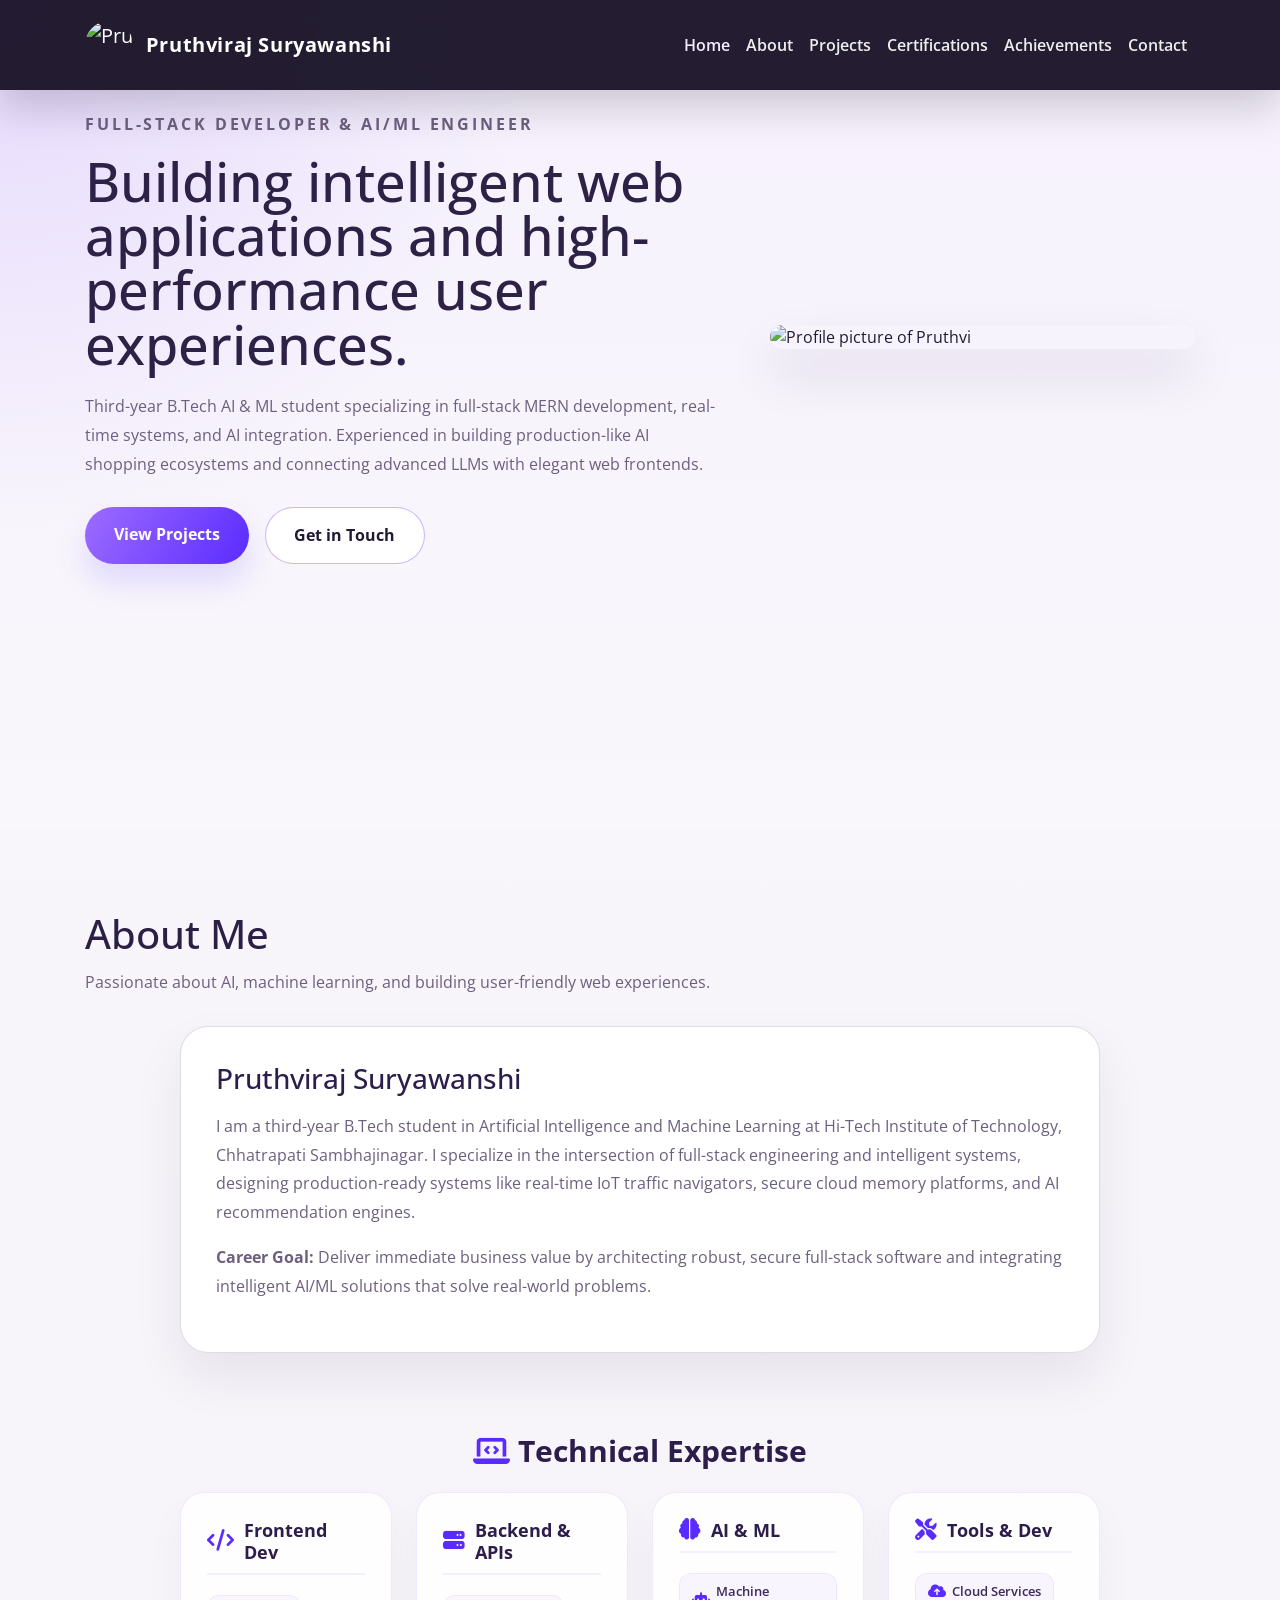
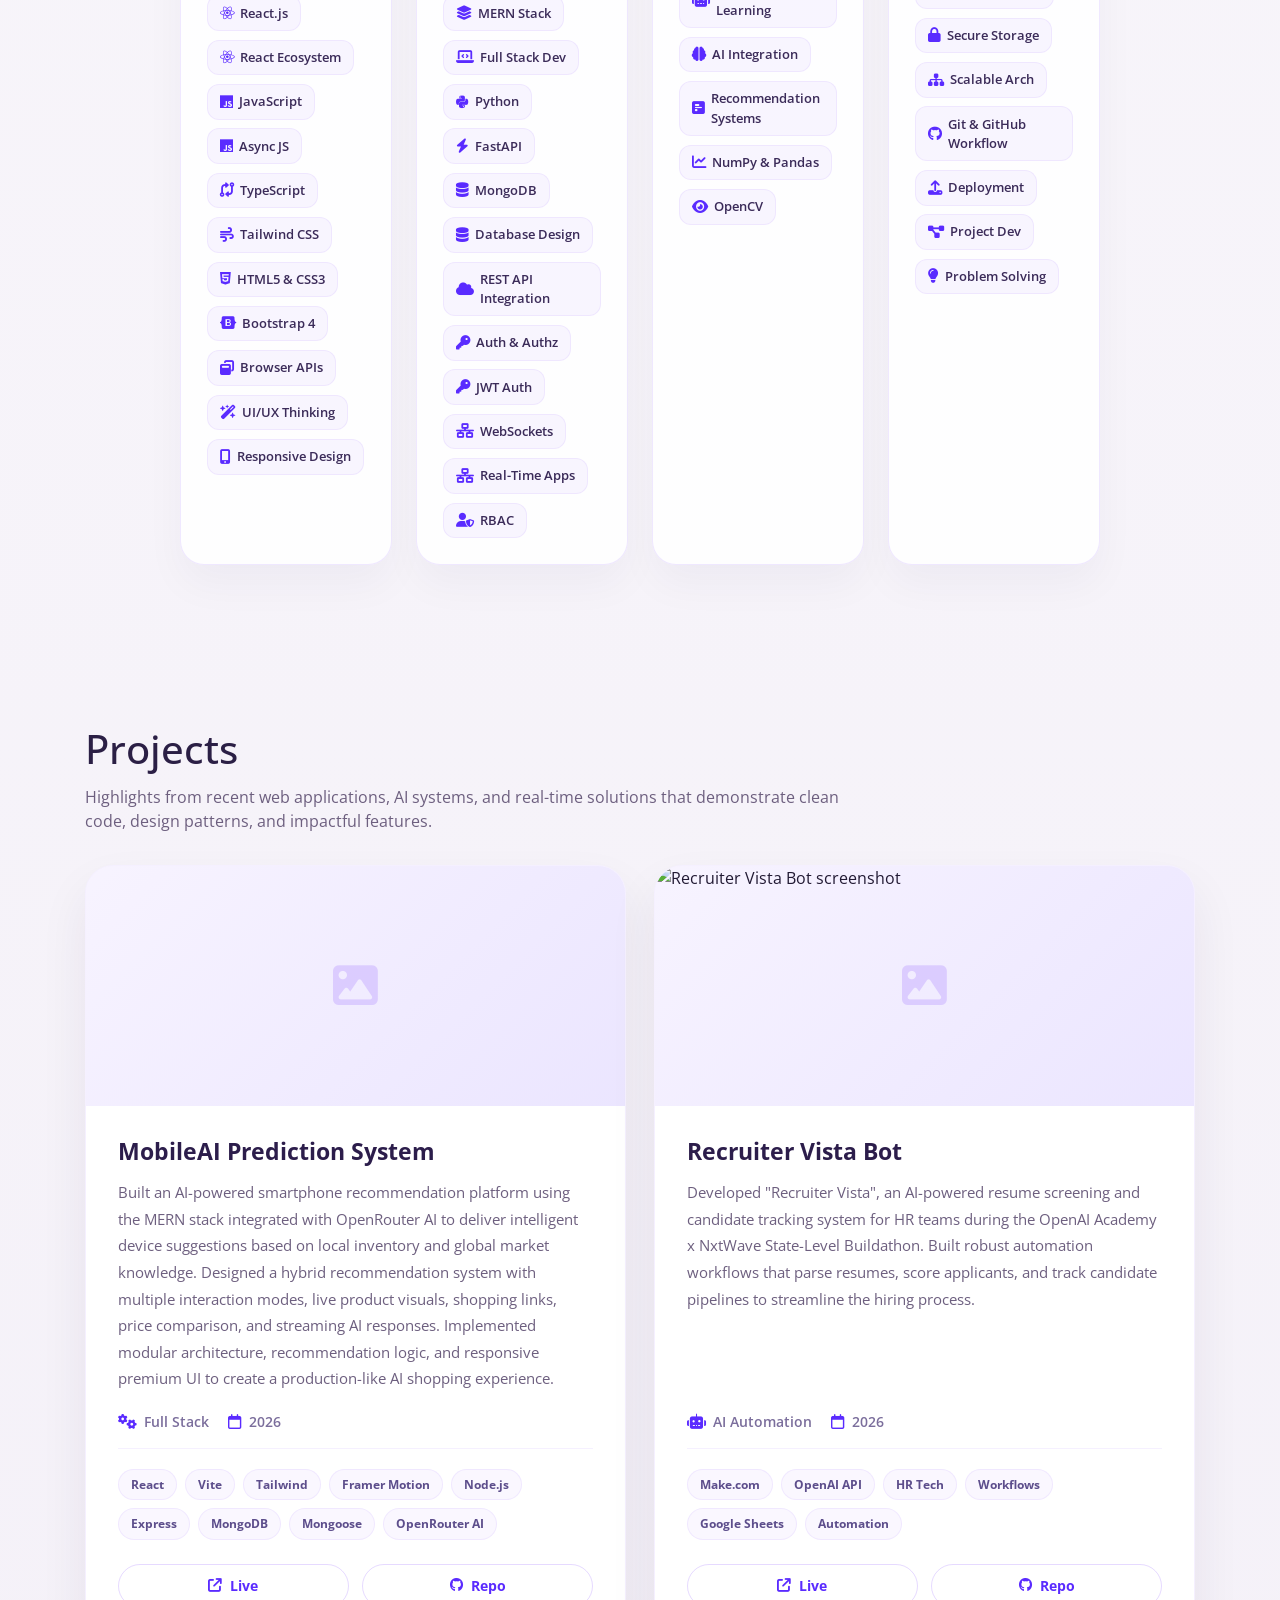
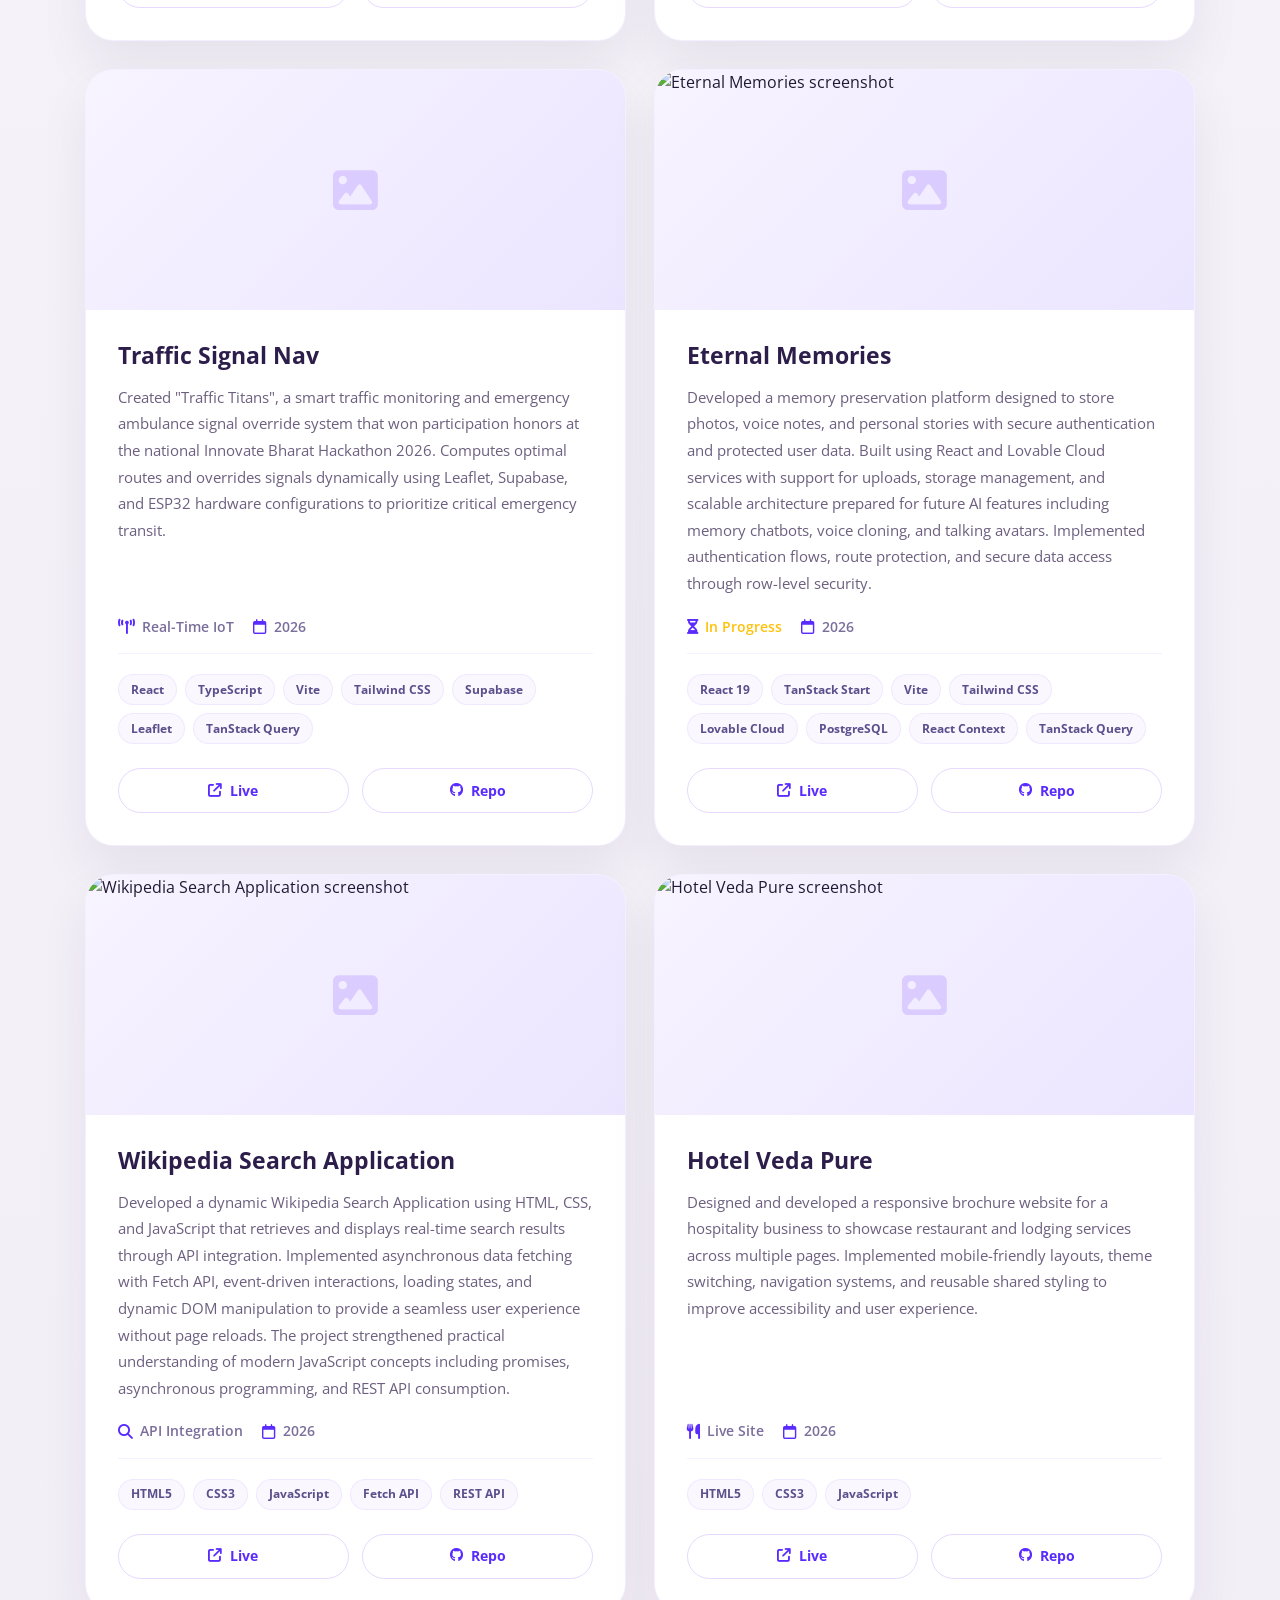
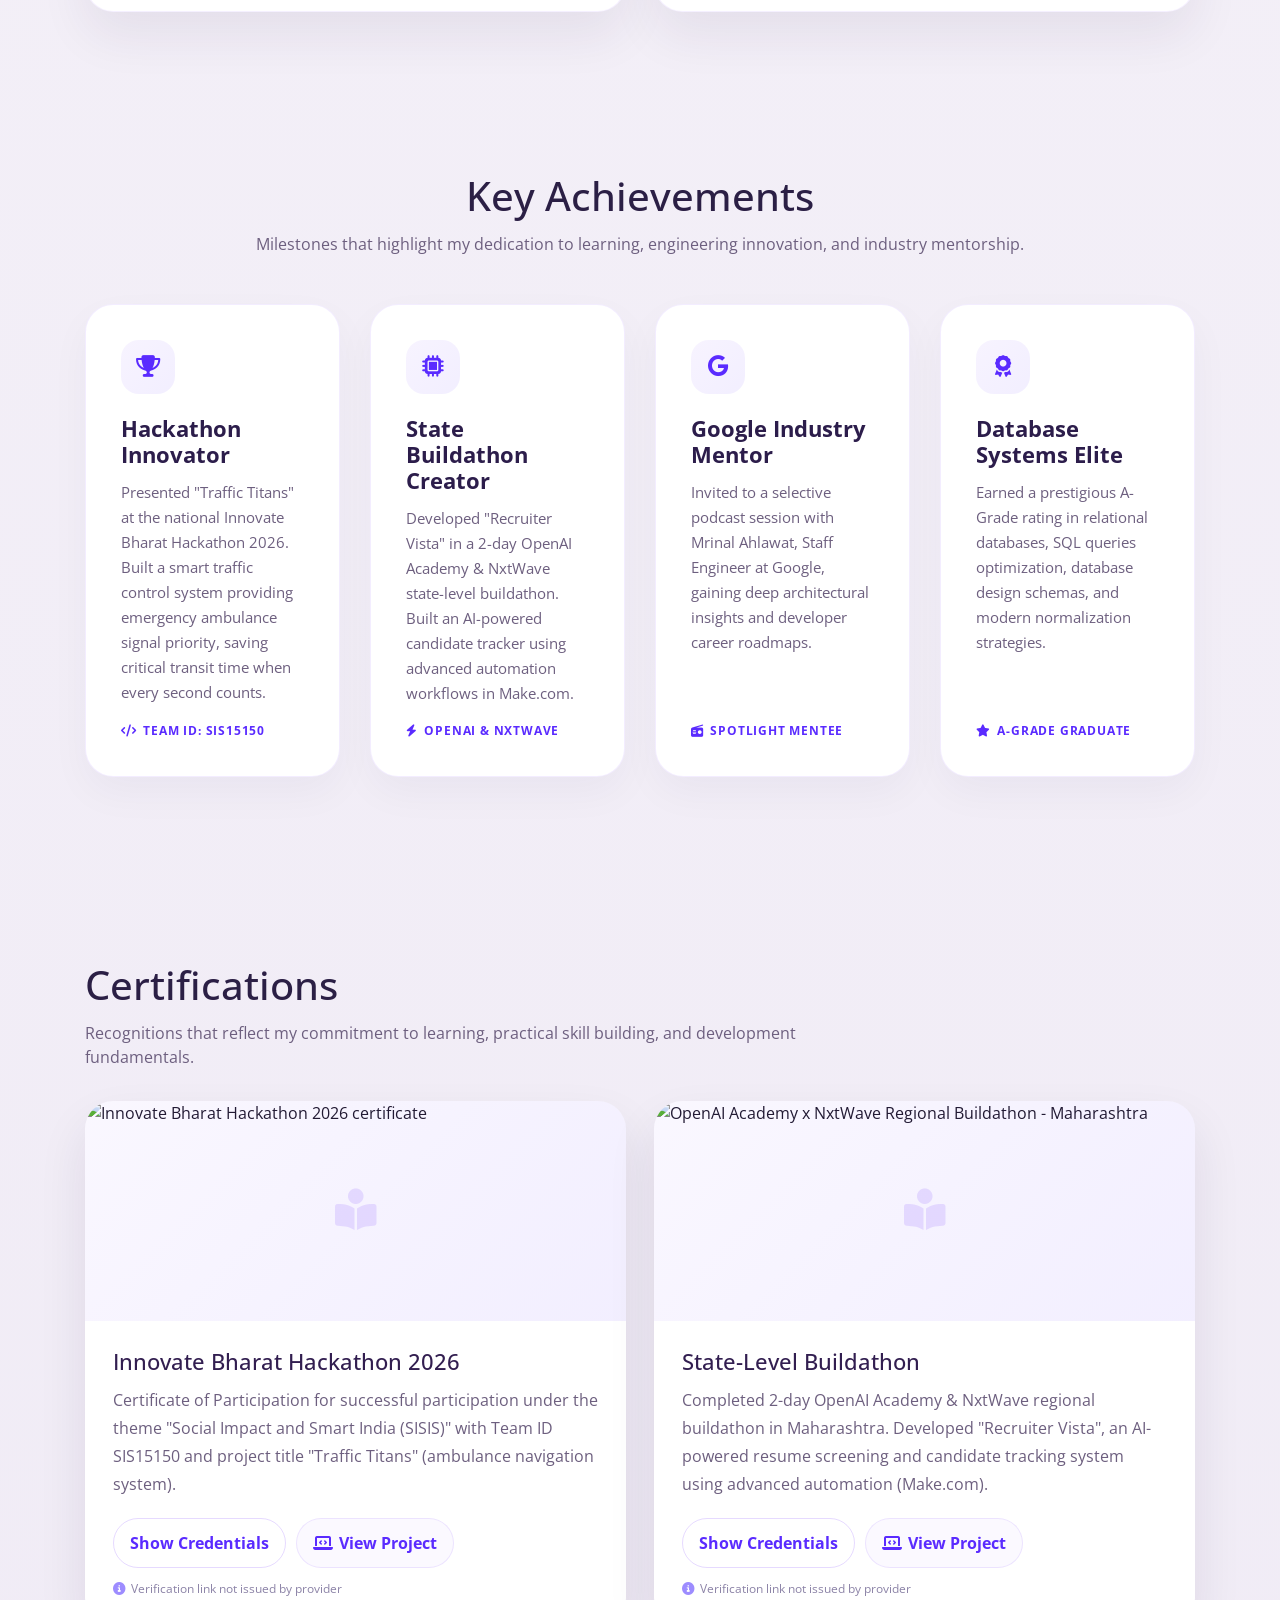
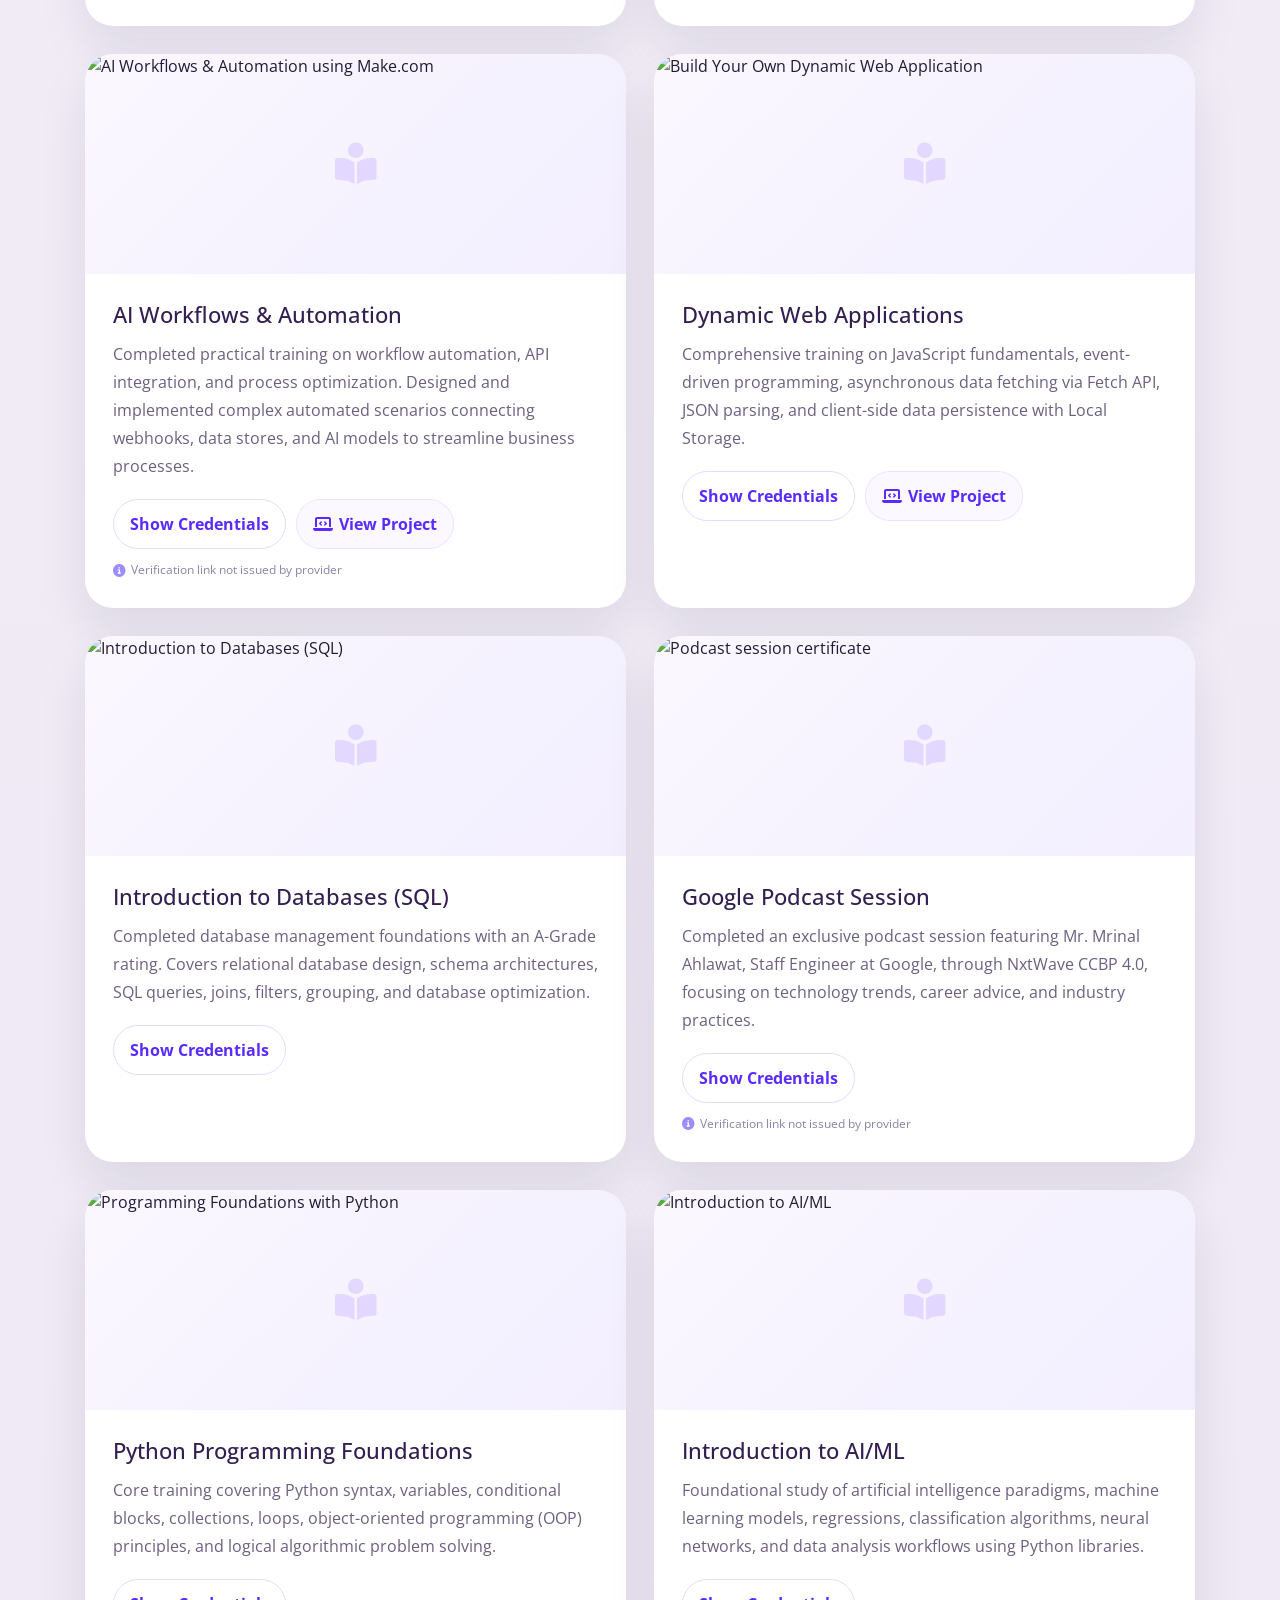
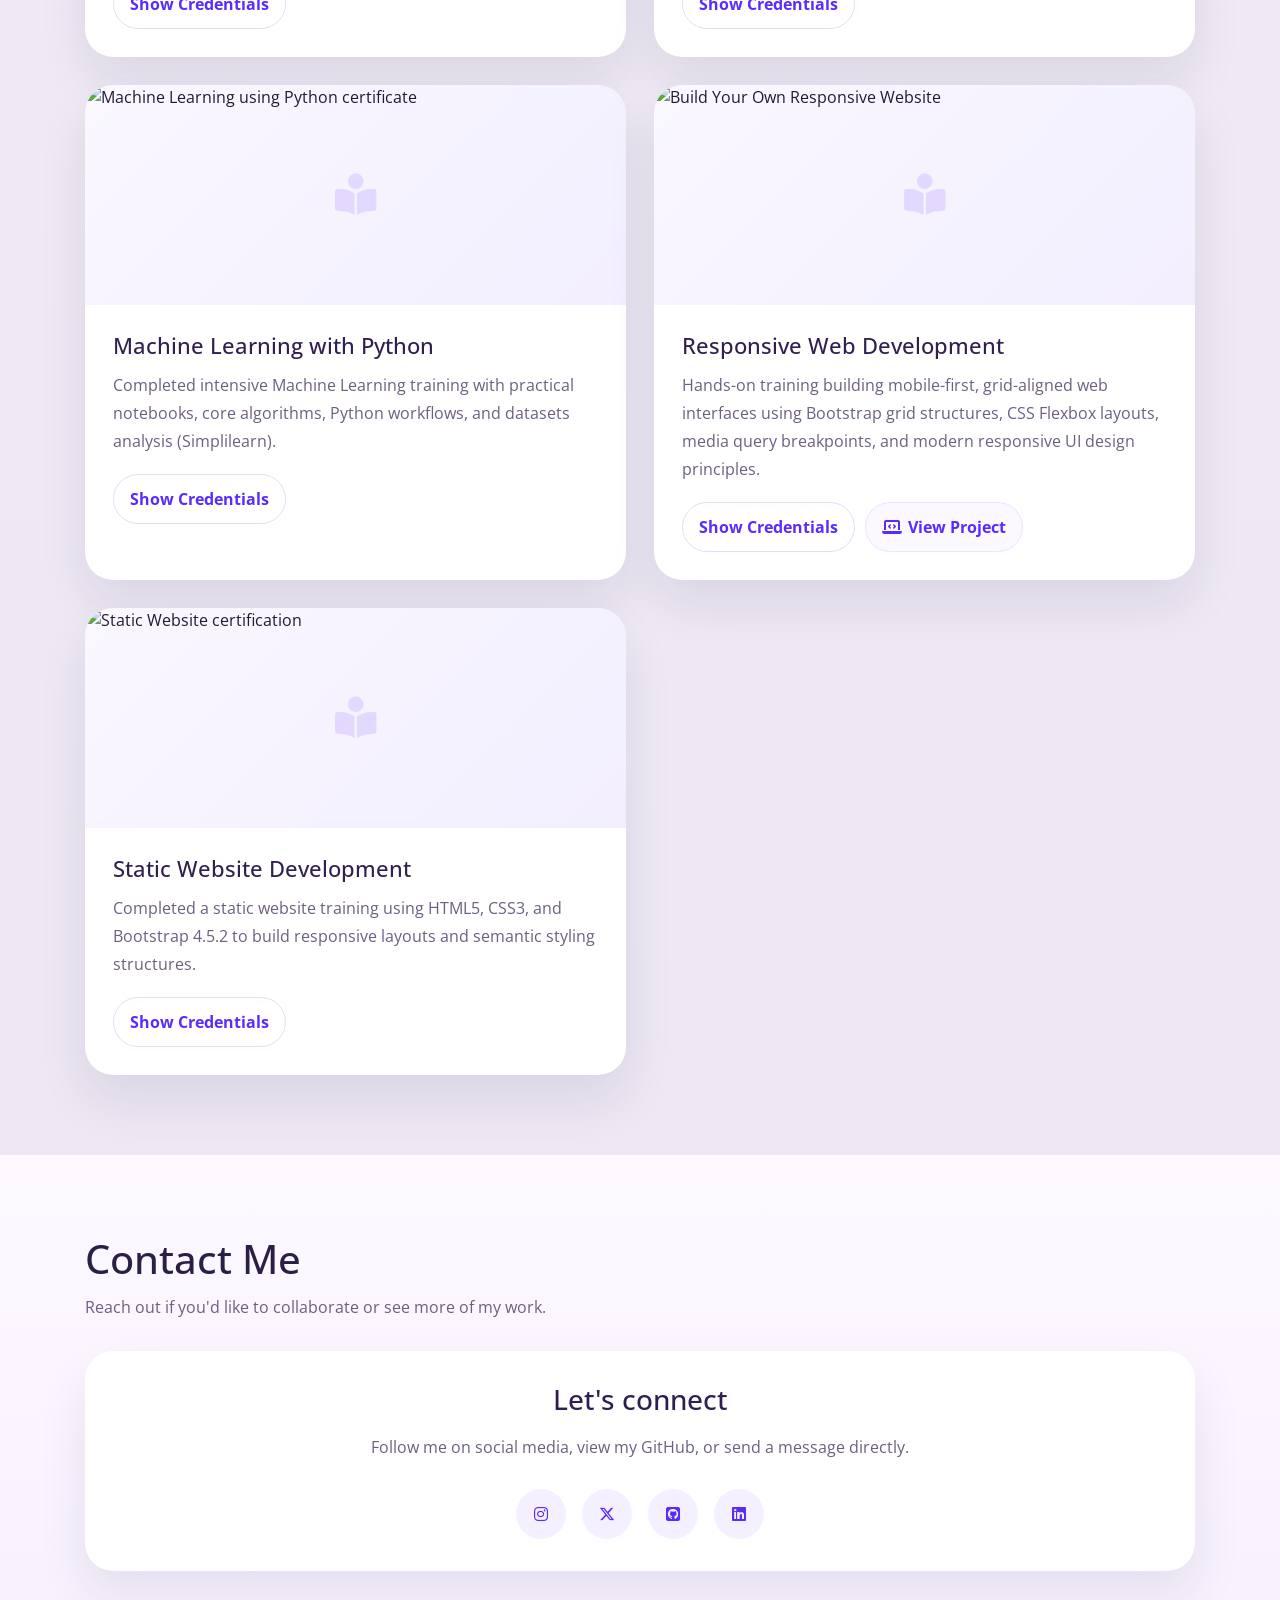
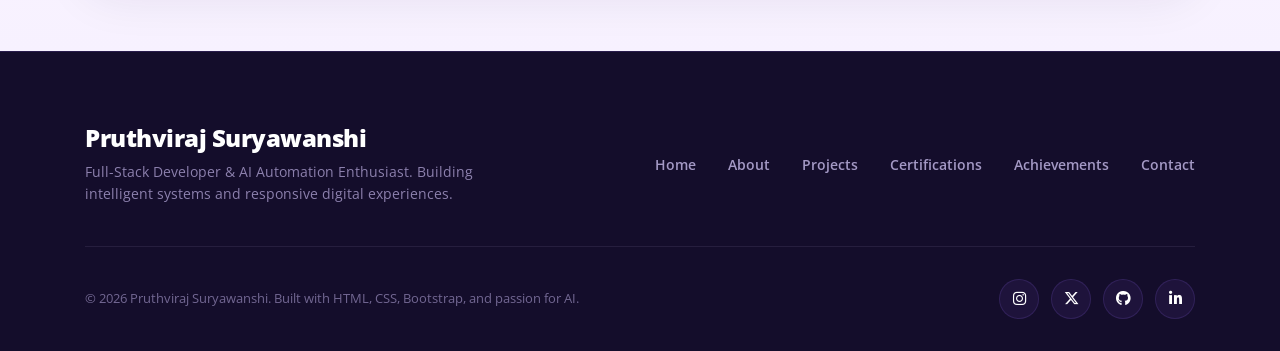
==== index.html @ 91009444 "Update Recruiter Vista Bot project card with live link, repository link, and Cloudinary screenshot" ====
<!DOCTYPE html>
<html lang="en">

<head>
    <meta charset="UTF-8" />
    <meta name="viewport" content="width=device-width, initial-scale=1.0" />
    <title>Pruthviraj Suryawanshi | Portfolio</title>
    <link rel="stylesheet" href="https://cdnjs.cloudflare.com/ajax/libs/font-awesome/6.5.1/css/all.min.css" />
    <link rel="stylesheet" href="https://stackpath.bootstrapcdn.com/bootstrap/4.5.2/css/bootstrap.min.css" integrity="sha384-JcKb8q3iqJ61gNV9KGb8thSsNjpSL0n8PARn9HuZOnIxN0hoP+VmmDGMN5t9UJ0Z" crossorigin="anonymous" />
    <link rel="stylesheet" href="Style.css?v=1.1.7" />
</head>

<body>
    <nav class="navbar fixed-top navbar-expand-lg navbar-dark navbar-bg">
        <div class="container">
            <a class="navbar-brand d-flex align-items-center" href="#home">
                <img src="https://res.cloudinary.com/dv4e9ra84/image/upload/v1777741666/file_00000000f92871f8abe8147f1aaa729f_1_xd1r2t.png" alt="Pruthvi profile" />
                <span>Pruthviraj Suryawanshi</span>
            </a>
            <button class="navbar-toggler" type="button" data-toggle="collapse" data-target="#navbarNav" aria-controls="navbarNav"
                aria-expanded="false" aria-label="Toggle navigation">
                <span class="navbar-toggler-icon"></span>
            </button>

            <div class="collapse navbar-collapse" id="navbarNav">
                <ul class="navbar-nav ml-auto">
                    <li class="nav-item active">
                        <a class="nav-link" href="#home">Home</a>
                    </li>
                    <li class="nav-item">
                        <a class="nav-link" href="#about">About</a>
                    </li>
                    <li class="nav-item">
                        <a class="nav-link" href="#projects">Projects</a>
                    </li>
                    <li class="nav-item">
                        <a class="nav-link" href="#certifications">Certifications</a>
                    </li>
                    <li class="nav-item">
                        <a class="nav-link" href="#achievements">Achievements</a>
                    </li>
                    <li class="nav-item">
                        <a class="nav-link" href="#contact">Contact</a>
                    </li>
                </ul>
            </div>
        </div>
    </nav>

    <header id="home" class="hero-section">
        <div class="container hero-content">
            <div class="hero-copy">
                <p class="eyebrow">Full-Stack Developer & AI/ML Engineer</p>
                <h1>Building intelligent web applications and high-performance user experiences.</h1>
                <p>Third-year B.Tech AI & ML student specializing in full-stack MERN development, real-time systems, and AI integration. Experienced in building production-like AI shopping ecosystems and connecting advanced LLMs with elegant web frontends.</p>
                <div class="hero-actions">
                    <a href="#projects" class="btn btn-primary">View Projects</a>
                    <a href="#contact" class="btn btn-outline">Get in Touch</a>
                </div>
            </div>
            <div class="hero-image">
                <img src="https://res.cloudinary.com/dv4e9ra84/image/upload/v1777741666/file_00000000f92871f8abe8147f1aaa729f_1_xd1r2t.png" alt="Profile picture of Pruthvi" />
            </div>
        </div>
    </header>

    <main>
        <section id="about" class="section about-section">
            <div class="container">
                <div class="section-header">
                    <h2>About Me</h2>
                    <p>Passionate about AI, machine learning, and building user-friendly web experiences.</p>
                </div>
                <div class="row mb-5 justify-content-center">
                    <div class="col-lg-10">
                        <div class="about-card">
                            <h3>Pruthviraj Suryawanshi</h3>
                            <p>I am a third-year B.Tech student in Artificial Intelligence and Machine Learning at Hi-Tech Institute of Technology, Chhatrapati Sambhajinagar. I specialize in the intersection of full-stack engineering and intelligent systems, designing production-ready systems like real-time IoT traffic navigators, secure cloud memory platforms, and AI recommendation engines.</p>
                            <p><strong>Career Goal:</strong> Deliver immediate business value by architecting robust, secure full-stack software and integrating intelligent AI/ML solutions that solve real-world problems.</p>
                        </div>
                    </div>
                </div>
                <div class="row justify-content-center">
                    <div class="col-lg-10">
                        <div class="skills-section-container">
                            <h3 class="skills-title text-center mb-4"><i class="fa-solid fa-laptop-code mr-2"></i>Technical Expertise</h3>
                            <div class="skills-categories-grid">
                                <!-- Frontend Card -->
                                <div class="skills-category-card">
                                    <div class="category-header">
                                        <i class="fa-solid fa-code category-icon"></i>
                                        <h4>Frontend Dev</h4>
                                    </div>
                                    <div class="category-skills">
                                        <span class="skill-badge"><i class="fa-brands fa-react"></i> React.js</span>
                                        <span class="skill-badge"><i class="fa-brands fa-react"></i> React Ecosystem</span>
                                        <span class="skill-badge"><i class="fa-brands fa-js"></i> JavaScript</span>
                                        <span class="skill-badge"><i class="fa-brands fa-js"></i> Async JS</span>
                                        <span class="skill-badge"><i class="fa-solid fa-code-compare"></i> TypeScript</span>
                                        <span class="skill-badge"><i class="fa-solid fa-wind"></i> Tailwind CSS</span>
                                        <span class="skill-badge"><i class="fa-brands fa-html5"></i> HTML5 & CSS3</span>
                                        <span class="skill-badge"><i class="fa-brands fa-bootstrap"></i> Bootstrap 4</span>
                                        <span class="skill-badge"><i class="fa-solid fa-window-restore"></i> Browser APIs</span>
                                        <span class="skill-badge"><i class="fa-solid fa-wand-magic-sparkles"></i> UI/UX Thinking</span>
                                        <span class="skill-badge"><i class="fa-solid fa-mobile-screen-button"></i> Responsive Design</span>
                                    </div>
                                </div>
                                
                                <!-- Backend Card -->
                                <div class="skills-category-card">
                                    <div class="category-header">
                                        <i class="fa-solid fa-server category-icon"></i>
                                        <h4>Backend & APIs</h4>
                                    </div>
                                    <div class="category-skills">
                                        <span class="skill-badge"><i class="fa-solid fa-layer-group"></i> MERN Stack</span>
                                        <span class="skill-badge"><i class="fa-solid fa-laptop-code"></i> Full Stack Dev</span>
                                        <span class="skill-badge"><i class="fa-brands fa-python"></i> Python</span>
                                        <span class="skill-badge"><i class="fa-solid fa-bolt"></i> FastAPI</span>
                                        <span class="skill-badge"><i class="fa-solid fa-database"></i> MongoDB</span>
                                        <span class="skill-badge"><i class="fa-solid fa-database"></i> Database Design</span>
                                        <span class="skill-badge"><i class="fa-solid fa-cloud"></i> REST API Integration</span>
                                        <span class="skill-badge"><i class="fa-solid fa-key"></i> Auth & Authz</span>
                                        <span class="skill-badge"><i class="fa-solid fa-key"></i> JWT Auth</span>
                                        <span class="skill-badge"><i class="fa-solid fa-network-wired"></i> WebSockets</span>
                                        <span class="skill-badge"><i class="fa-solid fa-network-wired"></i> Real-Time Apps</span>
                                        <span class="skill-badge"><i class="fa-solid fa-user-shield"></i> RBAC</span>
                                    </div>
                                </div>
                                
                                <!-- AI/ML Card -->
                                <div class="skills-category-card">
                                    <div class="category-header">
                                        <i class="fa-solid fa-brain category-icon"></i>
                                        <h4>AI & ML</h4>
                                    </div>
                                    <div class="category-skills">
                                        <span class="skill-badge"><i class="fa-solid fa-robot"></i> Machine Learning</span>
                                        <span class="skill-badge"><i class="fa-solid fa-brain"></i> AI Integration</span>
                                        <span class="skill-badge"><i class="fa-solid fa-square-poll-horizontal"></i> Recommendation Systems</span>
                                        <span class="skill-badge"><i class="fa-solid fa-chart-line"></i> NumPy & Pandas</span>
                                        <span class="skill-badge"><i class="fa-solid fa-eye"></i> OpenCV</span>
                                    </div>
                                </div>
                                
                                <!-- Tools Card -->
                                <div class="skills-category-card">
                                    <div class="category-header">
                                        <i class="fa-solid fa-screwdriver-wrench category-icon"></i>
                                        <h4>Tools & Dev</h4>
                                    </div>
                                    <div class="category-skills">
                                        <span class="skill-badge"><i class="fa-solid fa-cloud-arrow-up"></i> Cloud Services</span>
                                        <span class="skill-badge"><i class="fa-solid fa-lock"></i> Secure Storage</span>
                                        <span class="skill-badge"><i class="fa-solid fa-sitemap"></i> Scalable Arch</span>
                                        <span class="skill-badge"><i class="fa-brands fa-github"></i> Git & GitHub Workflow</span>
                                        <span class="skill-badge"><i class="fa-solid fa-upload"></i> Deployment</span>
                                        <span class="skill-badge"><i class="fa-solid fa-diagram-project"></i> Project Dev</span>
                                        <span class="skill-badge"><i class="fa-solid fa-lightbulb"></i> Problem Solving</span>
                                    </div>
                                </div>
                            </div>
                        </div>
                    </div>
                </div>
            </div>
        </section>

        <section id="projects" class="section projects-section">
            <div class="container">
                <div class="section-header">
                    <h2>Projects</h2>
                    <p>Highlights from recent web applications, AI systems, and real-time solutions that demonstrate clean code, design patterns, and impactful features.</p>
                </div>
                <div class="project-grid">
                    <!-- 1. MobileAI Prediction System -->
                    <article class="project-card">
                        <div class="project-image-wrapper">
                            <img src="" alt="MobileAI Prediction System screenshot" />
                        </div>
                        <div class="project-body">
                            <h3>MobileAI Prediction System</h3>
                            <p>Built an AI-powered smartphone recommendation platform using the MERN stack integrated with OpenRouter AI to deliver intelligent device suggestions based on local inventory and global market knowledge. Designed a hybrid recommendation system with multiple interaction modes, live product visuals, shopping links, price comparison, and streaming AI responses. Implemented modular architecture, recommendation logic, and responsive premium UI to create a production-like AI shopping experience.</p>
                            <div class="project-meta">
                                <span class="meta-item"><i class="fa-solid fa-gears"></i> Full Stack</span>
                                <span class="meta-item"><i class="fa-regular fa-calendar"></i> 2026</span>
                            </div>
                            <div class="project-tags">
                                <span class="tech-tag">React</span>
                                <span class="tech-tag">Vite</span>
                                <span class="tech-tag">Tailwind</span>
                                <span class="tech-tag">Framer Motion</span>
                                <span class="tech-tag">Node.js</span>
                                <span class="tech-tag">Express</span>
                                <span class="tech-tag">MongoDB</span>
                                <span class="tech-tag">Mongoose</span>
                                <span class="tech-tag">OpenRouter AI</span>
                            </div>
                            <div class="project-links">
                                <a href="#"><i class="fa-solid fa-arrow-up-right-from-square"></i> Live</a>
                                <a href="#"><i class="fa-brands fa-github"></i> Repo</a>
                            </div>
                        </div>
                    </article>

                    <!-- 2. Recruiter Vista Bot -->
                    <article class="project-card" id="recruiter-vista-bot">
                        <div class="project-image-wrapper">
                            <img src="https://res.cloudinary.com/dv4e9ra84/image/upload/v1779691892/Screenshot_2026-05-25_121740_kjldne.png" alt="Recruiter Vista Bot screenshot" />
                        </div>
                        <div class="project-body">
                            <h3>Recruiter Vista Bot</h3>
                            <p>Developed "Recruiter Vista", an AI-powered resume screening and candidate tracking system for HR teams during the OpenAI Academy x NxtWave State-Level Buildathon. Built robust automation workflows that parse resumes, score applicants, and track candidate pipelines to streamline the hiring process.</p>
                            <div class="project-meta">
                                <span class="meta-item"><i class="fa-solid fa-robot"></i> AI Automation</span>
                                <span class="meta-item"><i class="fa-regular fa-calendar"></i> 2026</span>
                            </div>
                            <div class="project-tags">
                                <span class="tech-tag">Make.com</span>
                                <span class="tech-tag">OpenAI API</span>
                                <span class="tech-tag">HR Tech</span>
                                <span class="tech-tag">Workflows</span>
                                <span class="tech-tag">Google Sheets</span>
                                <span class="tech-tag">Automation</span>
                            </div>
                            <div class="project-links">
                                <a href="https://recruit-vista-bot.lovable.app" target="_blank"><i class="fa-solid fa-arrow-up-right-from-square"></i> Live</a>
                                <a href="https://github.com/Pruthvirajsuryawanshi/recruit-vista-bot" target="_blank"><i class="fa-brands fa-github"></i> Repo</a>
                            </div>
                        </div>
                    </article>

                    <!-- 3. Traffic Signal Nav -->
                    <article class="project-card" id="traffic-signal-nav">
                        <div class="project-image-wrapper">
                            <img src="" alt="Traffic Signal Nav screenshot" />
                        </div>
                        <div class="project-body">
                            <h3>Traffic Signal Nav</h3>
                            <p>Created "Traffic Titans", a smart traffic monitoring and emergency ambulance signal override system that won participation honors at the national Innovate Bharat Hackathon 2026. Computes optimal routes and overrides signals dynamically using Leaflet, Supabase, and ESP32 hardware configurations to prioritize critical emergency transit.</p>
                            <div class="project-meta">
                                <span class="meta-item"><i class="fa-solid fa-tower-broadcast"></i> Real-Time IoT</span>
                                <span class="meta-item"><i class="fa-regular fa-calendar"></i> 2026</span>
                            </div>
                            <div class="project-tags">
                                <span class="tech-tag">React</span>
                                <span class="tech-tag">TypeScript</span>
                                <span class="tech-tag">Vite</span>
                                <span class="tech-tag">Tailwind CSS</span>
                                <span class="tech-tag">Supabase</span>
                                <span class="tech-tag">Leaflet</span>
                                <span class="tech-tag">TanStack Query</span>
                            </div>
                            <div class="project-links">
                                <a href="https://github.com/Pruthvirajsuryawanshi/portfolio.git" target="_blank"><i class="fa-solid fa-arrow-up-right-from-square"></i> Live</a>
                                <a href="https://github.com/Pruthvirajsuryawanshi/portfolio.git" target="_blank"><i class="fa-brands fa-github"></i> Repo</a>
                            </div>
                        </div>
                    </article>

                    <!-- 4. Eternal Memories -->
                    <article class="project-card" id="eternal-memories">
                        <div class="project-image-wrapper">
                            <img src="https://res.cloudinary.com/dv4e9ra84/image/upload/v1779691028/Screenshot_2026-05-25_120624_aibs5q.png" alt="Eternal Memories screenshot" />
                        </div>
                        <div class="project-body">
                            <h3>Eternal Memories</h3>
                            <p>Developed a memory preservation platform designed to store photos, voice notes, and personal stories with secure authentication and protected user data. Built using React and Lovable Cloud services with support for uploads, storage management, and scalable architecture prepared for future AI features including memory chatbots, voice cloning, and talking avatars. Implemented authentication flows, route protection, and secure data access through row-level security.</p>
                            <div class="project-meta">
                                <span class="meta-item text-warning"><i class="fa-solid fa-hourglass-half"></i> In Progress</span>
                                <span class="meta-item"><i class="fa-regular fa-calendar"></i> 2026</span>
                            </div>
                            <div class="project-tags">
                                <span class="tech-tag">React 19</span>
                                <span class="tech-tag">TanStack Start</span>
                                <span class="tech-tag">Vite</span>
                                <span class="tech-tag">Tailwind CSS</span>
                                <span class="tech-tag">Lovable Cloud</span>
                                <span class="tech-tag">PostgreSQL</span>
                                <span class="tech-tag">React Context</span>
                                <span class="tech-tag">TanStack Query</span>
                            </div>
                            <div class="project-links">
                                <a href="https://eternal-memories-for-loved-one.lovable.app" target="_blank"><i class="fa-solid fa-arrow-up-right-from-square"></i> Live</a>
                                <a href="https://github.com/Pruthvirajsuryawanshi/eternal-memories-platform.git" target="_blank"><i class="fa-brands fa-github"></i> Repo</a>
                            </div>
                        </div>
                    </article>

                    <!-- 5. Wikipedia Search Application -->
                    <article class="project-card" id="wikipedia-search">
                        <div class="project-image-wrapper">
                            <img src="https://res.cloudinary.com/dv4e9ra84/image/upload/v1779690821/Screenshot_2026-05-25_120234_bmh7lx.png" alt="Wikipedia Search Application screenshot" />
                        </div>
                        <div class="project-body">
                            <h3>Wikipedia Search Application</h3>
                            <p>Developed a dynamic Wikipedia Search Application using HTML, CSS, and JavaScript that retrieves and displays real-time search results through API integration. Implemented asynchronous data fetching with Fetch API, event-driven interactions, loading states, and dynamic DOM manipulation to provide a seamless user experience without page reloads. The project strengthened practical understanding of modern JavaScript concepts including promises, asynchronous programming, and REST API consumption.</p>
                            <div class="project-meta">
                                <span class="meta-item"><i class="fa-solid fa-magnifying-glass"></i> API Integration</span>
                                <span class="meta-item"><i class="fa-regular fa-calendar"></i> 2026</span>
                            </div>
                            <div class="project-tags">
                                <span class="tech-tag">HTML5</span>
                                <span class="tech-tag">CSS3</span>
                                <span class="tech-tag">JavaScript</span>
                                <span class="tech-tag">Fetch API</span>
                                <span class="tech-tag">REST API</span>
                            </div>
                            <div class="project-links">
                                <a href="https://pruthvirajsuryawanshi.github.io/Wikipedia-search-application/" target="_blank"><i class="fa-solid fa-arrow-up-right-from-square"></i> Live</a>
                                <a href="https://github.com/Pruthvirajsuryawanshi/Wikipedia-search-application.git" target="_blank"><i class="fa-brands fa-github"></i> Repo</a>
                            </div>
                        </div>
                    </article>

                    <!-- 6. Hotel Veda Pure -->
                    <article class="project-card" id="hotel-veda-pure">
                        <div class="project-image-wrapper">
                            <img src="https://res.cloudinary.com/dv4e9ra84/image/upload/q_auto/f_auto/v1776276651/Screenshot_2026-04-15_233918_w6pzec.png" alt="Hotel Veda Pure screenshot" />
                        </div>
                        <div class="project-body">
                            <h3>Hotel Veda Pure</h3>
                            <p>Designed and developed a responsive brochure website for a hospitality business to showcase restaurant and lodging services across multiple pages. Implemented mobile-friendly layouts, theme switching, navigation systems, and reusable shared styling to improve accessibility and user experience.</p>
                            <div class="project-meta">
                                <span class="meta-item"><i class="fa-solid fa-utensils"></i> Live Site</span>
                                <span class="meta-item"><i class="fa-regular fa-calendar"></i> 2026</span>
                            </div>
                            <div class="project-tags">
                                <span class="tech-tag">HTML5</span>
                                <span class="tech-tag">CSS3</span>
                                <span class="tech-tag">JavaScript</span>
                            </div>
                            <div class="project-links">
                                <a href="https://hotel-veda-pure.vercel.app/vedant-pure-veg.html" target="_blank"><i class="fa-solid fa-arrow-up-right-from-square"></i> Live</a>
                                <a href="https://github.com/Pruthvirajsuryawanshi/portfolio.git" target="_blank"><i class="fa-brands fa-github"></i> Repo</a>
                            </div>
                        </div>
                    </article>
                </div>
            </div>
        </section>

        <section id="achievements" class="section achievements-section">
            <div class="container">
                <div class="section-header text-center mx-auto">
                    <h2>Key Achievements</h2>
                    <p>Milestones that highlight my dedication to learning, engineering innovation, and industry mentorship.</p>
                </div>
                <div class="row mt-5">
                    <div class="col-lg-3 col-md-6 mb-4 d-flex align-items-stretch">
                        <div class="achievement-card">
                            <div class="achievement-icon-box">
                                <i class="fa-solid fa-trophy"></i>
                            </div>
                            <h3>Hackathon Innovator</h3>
                            <p>Presented "Traffic Titans" at the national Innovate Bharat Hackathon 2026. Built a smart traffic control system providing emergency ambulance signal priority, saving critical transit time when every second counts.</p>
                            <span class="achievement-subtext"><i class="fa-solid fa-code"></i> Team ID: SIS15150</span>
                        </div>
                    </div>
                    <div class="col-lg-3 col-md-6 mb-4 d-flex align-items-stretch">
                        <div class="achievement-card">
                            <div class="achievement-icon-box">
                                <i class="fa-solid fa-microchip"></i>
                            </div>
                            <h3>State Buildathon Creator</h3>
                            <p>Developed "Recruiter Vista" in a 2-day OpenAI Academy & NxtWave state-level buildathon. Built an AI-powered candidate tracker using advanced automation workflows in Make.com.</p>
                            <span class="achievement-subtext"><i class="fa-solid fa-bolt"></i> OpenAI & NxtWave</span>
                        </div>
                    </div>
                    <div class="col-lg-3 col-md-6 mb-4 d-flex align-items-stretch">
                        <div class="achievement-card">
                            <div class="achievement-icon-box">
                                <i class="fa-brands fa-google"></i>
                            </div>
                            <h3>Google Industry Mentor</h3>
                            <p>Invited to a selective podcast session with Mrinal Ahlawat, Staff Engineer at Google, gaining deep architectural insights and developer career roadmaps.</p>
                            <span class="achievement-subtext"><i class="fa-solid fa-radio"></i> Spotlight Mentee</span>
                        </div>
                    </div>
                    <div class="col-lg-3 col-md-6 mb-4 d-flex align-items-stretch">
                        <div class="achievement-card">
                            <div class="achievement-icon-box">
                                <i class="fa-solid fa-award"></i>
                            </div>
                            <h3>Database Systems Elite</h3>
                            <p>Earned a prestigious A-Grade rating in relational databases, SQL queries optimization, database design schemas, and modern normalization strategies.</p>
                            <span class="achievement-subtext"><i class="fa-solid fa-star"></i> A-Grade Graduate</span>
                        </div>
                    </div>
                </div>
            </div>
        </section>

        <section id="certifications" class="section certifications-section">
            <div class="container">
                <div class="section-header">
                    <h2>Certifications</h2>
                    <p>Recognitions that reflect my commitment to learning, practical skill building, and development fundamentals.</p>
                </div>
                <div class="certification-grid">
                    <!-- 1. Innovate Bharat Hackathon 2026 (Old) -->
                    <article class="certification-card">
                        <div class="certification-image-wrapper">
                            <img src="https://res.cloudinary.com/dv4e9ra84/image/upload/v1779642128/IBH-2026_-_SISIS150_-_Pruthviraj_Uddhav_Suryawanshi_-_Participation_page-0001_fcomjc.jpg" alt="Innovate Bharat Hackathon 2026 certificate" />
                        </div>
                        <div class="certification-body">
                            <h3>Innovate Bharat Hackathon 2026</h3>
                            <p>Certificate of Participation for successful participation under the theme "Social Impact and Smart India (SISIS)" with Team ID SIS15150 and project title "Traffic Titans" (ambulance navigation system).</p>
                            <div class="certification-footer">
                                <div class="certification-buttons">
                                    <a href="https://res.cloudinary.com/dv4e9ra84/image/upload/v1779642128/IBH-2026_-_SISIS150_-_Pruthviraj_Uddhav_Suryawanshi_-_Participation_page-0001_fcomjc.jpg" target="_blank" class="certification-link">Show Credentials</a>
                                    <a href="#traffic-signal-nav" class="associated-project-link"><i class="fa-solid fa-laptop-code"></i> View Project</a>
                                </div>
                                <span class="no-cred-info"><i class="fa-solid fa-circle-info"></i> Verification link not issued by provider</span>
                            </div>
                        </div>
                    </article>

                    <!-- 2. OpenAI Academy x NxtWave State-Level Buildathon (New) -->
                    <article class="certification-card">
                        <div class="certification-image-wrapper">
                            <img src="https://res.cloudinary.com/dv4e9ra84/image/upload/v1779642297/state_level_buildathon_vmcvvu.png" alt="OpenAI Academy x NxtWave Regional Buildathon - Maharashtra" />
                        </div>
                        <div class="certification-body">
                            <h3>State-Level Buildathon</h3>
                            <p>Completed 2-day OpenAI Academy & NxtWave regional buildathon in Maharashtra. Developed "Recruiter Vista", an AI-powered resume screening and candidate tracking system using advanced automation (Make.com).</p>
                            <div class="certification-footer">
                                <div class="certification-buttons">
                                    <a href="https://res.cloudinary.com/dv4e9ra84/image/upload/v1779642297/state_level_buildathon_vmcvvu.png" target="_blank" class="certification-link">Show Credentials</a>
                                    <a href="#recruiter-vista-bot" class="associated-project-link"><i class="fa-solid fa-laptop-code"></i> View Project</a>
                                </div>
                                <span class="no-cred-info"><i class="fa-solid fa-circle-info"></i> Verification link not issued by provider</span>
                            </div>
                        </div>
                    </article>

                    <!-- 3. AI Workflows & Automation using Make.com (New) -->
                    <article class="certification-card">
                        <div class="certification-image-wrapper">
                            <img src="https://res.cloudinary.com/dv4e9ra84/image/upload/v1779640997/make_v4ivnh.jpg" alt="AI Workflows & Automation using Make.com" />
                        </div>
                        <div class="certification-body">
                            <h3>AI Workflows & Automation</h3>
                            <p>Completed practical training on workflow automation, API integration, and process optimization. Designed and implemented complex automated scenarios connecting webhooks, data stores, and AI models to streamline business processes.</p>
                            <div class="certification-footer">
                                <div class="certification-buttons">
                                    <a href="https://res.cloudinary.com/dv4e9ra84/image/upload/v1779640997/make_v4ivnh.jpg" target="_blank" class="certification-link">Show Credentials</a>
                                    <a href="#recruiter-vista-bot" class="associated-project-link"><i class="fa-solid fa-laptop-code"></i> View Project</a>
                                </div>
                                <span class="no-cred-info"><i class="fa-solid fa-circle-info"></i> Verification link not issued by provider</span>
                            </div>
                        </div>
                    </article>

                    <!-- 4. Build Your Own Dynamic Web Application (New) -->
                    <article class="certification-card">
                        <div class="certification-image-wrapper">
                            <img src="https://res.cloudinary.com/dv4e9ra84/image/upload/v1779641209/dynamic_frps79.jpg" alt="Build Your Own Dynamic Web Application" />
                        </div>
                        <div class="certification-body">
                            <h3>Dynamic Web Applications</h3>
                            <p>Comprehensive training on JavaScript fundamentals, event-driven programming, asynchronous data fetching via Fetch API, JSON parsing, and client-side data persistence with Local Storage.</p>
                            <div class="certification-footer">
                                <div class="certification-buttons">
                                    <a href="https://certificates.ccbp.in/academy/dynamic-web-application?id=YDLRFNFHCB" target="_blank" class="certification-link">Show Credentials</a>
                                    <a href="#wikipedia-search" class="associated-project-link"><i class="fa-solid fa-laptop-code"></i> View Project</a>
                                </div>
                            </div>
                        </div>
                    </article>

                    <!-- 5. Introduction to Databases (SQL) (New) -->
                    <article class="certification-card">
                        <div class="certification-image-wrapper">
                            <img src="https://res.cloudinary.com/dv4e9ra84/image/upload/v1758624922/ZMYALBDJXS_page-0001_rp4lal.jpg" alt="Introduction to Databases (SQL)" />
                        </div>
                        <div class="certification-body">
                            <h3>Introduction to Databases (SQL)</h3>
                            <p>Completed database management foundations with an A-Grade rating. Covers relational database design, schema architectures, SQL queries, joins, filters, grouping, and database optimization.</p>
                            <div class="certification-footer">
                                <a href="https://certificates.ccbp.in/academy/introduction-to-databases?id=ZMYALBDJXS" target="_blank" class="certification-link">Show Credentials</a>
                            </div>
                        </div>
                    </article>

                    <!-- 6. Google Podcast Session (Old) -->
                    <article class="certification-card">
                        <div class="certification-image-wrapper">
                            <img src="https://res.cloudinary.com/dv4e9ra84/image/upload/q_auto/f_auto/v1755350502/IRKBELHEE0_cg5fix.png" alt="Podcast session certificate" />
                        </div>
                        <div class="certification-body">
                            <h3>Google Podcast Session</h3>
                            <p>Completed an exclusive podcast session featuring Mr. Mrinal Ahlawat, Staff Engineer at Google, through NxtWave CCBP 4.0, focusing on technology trends, career advice, and industry practices.</p>
                            <div class="certification-footer">
                                <a href="https://res.cloudinary.com/dv4e9ra84/image/upload/q_auto/f_auto/v1755350502/IRKBELHEE0_cg5fix.png" target="_blank" class="certification-link">Show Credentials</a>
                                <span class="no-cred-info"><i class="fa-solid fa-circle-info"></i> Verification link not issued by provider</span>
                            </div>
                        </div>
                    </article>

                    <!-- 7. Programming Foundations with Python (New) -->
                    <article class="certification-card">
                        <div class="certification-image-wrapper">
                            <img src="https://res.cloudinary.com/dv4e9ra84/image/upload/v1779640979/python_skljc5.jpg" alt="Programming Foundations with Python" />
                        </div>
                        <div class="certification-body">
                            <h3>Python Programming Foundations</h3>
                            <p>Core training covering Python syntax, variables, conditional blocks, collections, loops, object-oriented programming (OOP) principles, and logical algorithmic problem solving.</p>
                            <div class="certification-footer">
                                <a href="https://certificates.ccbp.in/academy/programming-foundations-with-python?id=PTWAHUGXFT" target="_blank" class="certification-link">Show Credentials</a>
                            </div>
                        </div>
                    </article>

                    <!-- 8. Introduction to AI/ML (New) -->
                    <article class="certification-card">
                        <div class="certification-image-wrapper">
                            <img src="https://res.cloudinary.com/dv4e9ra84/image/upload/v1779641079/aiml_rz36q8.jpg" alt="Introduction to AI/ML" />
                        </div>
                        <div class="certification-body">
                            <h3>Introduction to AI/ML</h3>
                            <p>Foundational study of artificial intelligence paradigms, machine learning models, regressions, classification algorithms, neural networks, and data analysis workflows using Python libraries.</p>
                            <div class="certification-footer">
                                <a href="https://s3-ap-south-1.amazonaws.com/nkb-backend-ccbp-media-static/certificates/share/WLWCOIDBKR.png" target="_blank" class="certification-link">Show Credentials</a>
                            </div>
                        </div>
                    </article>

                    <!-- 9. Machine Learning using Python (Old) -->
                    <article class="certification-card">
                        <div class="certification-image-wrapper">
                            <img src="https://res.cloudinary.com/dv4e9ra84/image/upload/v1754686713/Machine_Learning_using_Python_page-0001_oy6eg6.jpg" alt="Machine Learning using Python certificate" />
                        </div>
                        <div class="certification-body">
                            <h3>Machine Learning with Python</h3>
                            <p>Completed intensive Machine Learning training with practical notebooks, core algorithms, Python workflows, and datasets analysis (Simplilearn).</p>
                            <div class="certification-footer">
                                <a href="https://www.simplilearn.com/skillup-certificate-landing?token=eyJjb3Vyc2VfaWQiOiI2ODciLCJjZXJ0aWNhX2F1..." target="_blank" class="certification-link">Show Credentials</a>
                            </div>
                        </div>
                    </article>

                    <!-- 10. Build Your Own Responsive Website (New) -->
                    <article class="certification-card">
                        <div class="certification-image-wrapper">
                            <img src="https://res.cloudinary.com/dv4e9ra84/image/upload/v1779641074/responsive_firsog.jpg" alt="Build Your Own Responsive Website" />
                        </div>
                        <div class="certification-body">
                            <h3>Responsive Web Development</h3>
                            <p>Hands-on training building mobile-first, grid-aligned web interfaces using Bootstrap grid structures, CSS Flexbox layouts, media query breakpoints, and modern responsive UI design principles.</p>
                            <div class="certification-footer">
                                <div class="certification-buttons">
                                    <a href="https://certificates.ccbp.in/academy/build-your-own-responsive-website?id=UHLWUHZDCS" target="_blank" class="certification-link">Show Credentials</a>
                                    <a href="#hotel-veda-pure" class="associated-project-link"><i class="fa-solid fa-laptop-code"></i> View Project</a>
                                </div>
                            </div>
                        </div>
                    </article>

                    <!-- 11. Build Your Own Static Website (Old) -->
                    <article class="certification-card">
                        <div class="certification-image-wrapper">
                            <img src="https://res.cloudinary.com/dv4e9ra84/image/upload/v1754690378/Certificate_Nxt_Wave_Build_Static_Website-1_nbycci.png" alt="Static Website certification" />
                        </div>
                        <div class="certification-body">
                            <h3>Static Website Development</h3>
                            <p>Completed a static website training using HTML5, CSS3, and Bootstrap 4.5.2 to build responsive layouts and semantic styling structures.</p>
                            <div class="certification-footer">
                                <a href="https://certificates.ccbp.in/academy/static-website?id=ZKBAFQFRPQ" target="_blank" class="certification-link">Show Credentials</a>
                            </div>
                        </div>
                    </article>
                </div>
            </div>
        </section>

        <section id="contact" class="section contact-section">
            <div class="container">
                <div class="section-header">
                    <h2>Contact Me</h2>
                    <p>Reach out if you'd like to collaborate or see more of my work.</p>
                </div>
                <div class="contact-grid">
                    <div class="contact-card">
                        <h3>Let's connect</h3>
                        <p>Follow me on social media, view my GitHub, or send a message directly.</p>
                        <div class="social-links">
                            <a href="https://www.instagram.com/pruthvii2109/" target="_blank" aria-label="Instagram"><i class="fa-brands fa-instagram"></i></a>
                            <a href="https://x.com/pruthvii2109" target="_blank" aria-label="X"><i class="fa-brands fa-x-twitter"></i></a>
                            <a href="https://github.com/Pruthvirajsuryawanshi" target="_blank" aria-label="GitHub"><i class="fa-brands fa-square-github"></i></a>
                            <a href="https://www.linkedin.com/in/pruthviraj-suryawanshi/" target="_blank" aria-label="LinkedIn"><i class="fa-brands fa-linkedin"></i></a>
                        </div>
                    </div>
                </div>
            </div>
        </section>
    </main>

    <footer class="footer">
        <div class="container">
            <div class="footer-top">
                <div class="footer-brand">
                    <h2>Pruthviraj Suryawanshi</h2>
                    <p>Full-Stack Developer & AI Automation Enthusiast. Building intelligent systems and responsive digital experiences.</p>
                </div>
                <nav class="footer-nav">
                    <a href="#home">Home</a>
                    <a href="#about">About</a>
                    <a href="#projects">Projects</a>
                    <a href="#certifications">Certifications</a>
                    <a href="#achievements">Achievements</a>
                    <a href="#contact">Contact</a>
                </nav>
            </div>
            <div class="footer-bottom">
                <p>&copy; 2026 Pruthviraj Suryawanshi. Built with HTML, CSS, Bootstrap, and passion for AI.</p>
                <div class="footer-socials">
                    <a href="https://www.instagram.com/pruthvii2109/" target="_blank" aria-label="Instagram"><i class="fa-brands fa-instagram"></i></a>
                    <a href="https://x.com/pruthvii2109" target="_blank" aria-label="X"><i class="fa-brands fa-x-twitter"></i></a>
                    <a href="https://github.com/Pruthvirajsuryawanshi" target="_blank" aria-label="GitHub"><i class="fa-brands fa-github"></i></a>
                    <a href="https://www.linkedin.com/in/pruthviraj-suryawanshi/" target="_blank" aria-label="LinkedIn"><i class="fa-brands fa-linkedin-in"></i></a>
                </div>
            </div>
        </div>
    </footer>

    <script src="https://code.jquery.com/jquery-3.5.1.slim.min.js" integrity="sha384-DfXdz2htPH0lsSSs5nCTpuj/zy4C+OGpamoFVy38MVBnE+IbbVYUew+OrCXaRkfj" crossorigin="anonymous"></script>
    <script src="https://cdn.jsdelivr.net/npm/popper.js@1.16.1/dist/umd/popper.min.js" integrity="sha384-9/reFTGAW83EW2RDu2S0VKaIzap3H66lZH81PoYlFhbGU+6BZp6G7niu735Sk7lN" crossorigin="anonymous"></script>
    <script src="https://stackpath.bootstrapcdn.com/bootstrap/4.5.2/js/bootstrap.min.js" integrity="sha384-B4gt1jrGC7Jh4AgTPSdUtOBvfO8shuf57BaghqFfPlYxofvL8/KUEfYiJOMMV+rV" crossorigin="anonymous"></script>
</body>

</html>
---- Style.css ----
@import url('https://fonts.googleapis.com/css2?family=Open+Sans:wght@400;600;700&display=swap');

:root {
    --bg: #f4f2f5;
    --surface: #ffffff;
    --surface-dark: #1b1030;
    --text: #221a34;
    --muted: #6d5f7f;
    --accent: #9d6cff;
    --accent-strong: #5a2bff;
    --border: rgba(38, 32, 60, 0.15);
}

* {
    box-sizing: border-box;
}

html {
    scroll-behavior: smooth;
    scroll-padding-top: 40px;
}

body {
    margin: 0;
    min-height: 100vh;
    font-family: 'Open Sans', Arial, sans-serif;
    background: linear-gradient(180deg, #f9f7fb 0%, #ece6f3 100%);
    color: var(--text);
}

img {
    max-width: 100%;
    display: block;
}

a {
    color: inherit;
    text-decoration: none;
}

a:hover {
    text-decoration: none;
}

.navbar {
    padding: 1rem 0;
    transition: background-color 0.35s ease, box-shadow 0.35s ease;
}

.navbar-bg {
    background: rgba(18, 11, 32, 0.92);
    backdrop-filter: blur(12px);
    box-shadow: 0 18px 40px rgba(16, 10, 36, 0.18);
}

.navbar-brand img {
    height: 48px;
    width: 48px;
    border-radius: 50%;
    object-fit: cover;
}

.navbar-brand span {
    margin-left: 0.8rem;
    font-weight: 700;
    letter-spacing: 0.03em;
    color: #fff;
}

.navbar-nav .nav-link {
    color: rgba(255, 255, 255, 0.92) !important;
    font-weight: 600;
    padding: 0.6rem 0.9rem;
}

.navbar-nav .nav-link:hover,
.navbar-nav .nav-item.active .nav-link {
    color: #f3edff !important;
}

.hero-section {
    padding-top: 110px;
    min-height: calc(100vh - 70px);
    background: radial-gradient(circle at top left, rgba(157, 108, 255, 0.18), transparent 35%),
        linear-gradient(180deg, #f6f1fd 0%, #f9f7fb 100%);
}

.hero-content {
    display: grid;
    grid-template-columns: 1.2fr 0.8fr;
    gap: 3rem;
    align-items: center;
}

.eyebrow {
    margin: 0 0 1rem;
    font-size: 0.95rem;
    font-weight: 700;
    text-transform: uppercase;
    letter-spacing: 0.18em;
    color: var(--accent-strong);
}

.hero-section h1 {
    margin: 0 0 1.25rem;
    font-size: clamp(2.8rem, 4.2vw, 4.6rem);
    line-height: 1.01;
    color: #2d2146;
}

.hero-section p {
    max-width: 40rem;
    font-size: 1rem;
    line-height: 1.8;
    color: var(--muted);
}

.hero-actions {
    display: flex;
    flex-wrap: wrap;
    gap: 1rem;
    margin-top: 1.8rem;
}

.btn-primary,
.btn-outline {
    border-radius: 999px;
    padding: 0.95rem 1.8rem;
    font-weight: 700;
    transition: transform 0.25s ease, box-shadow 0.25s ease;
}

.btn-primary {
    background: linear-gradient(120deg, var(--accent), var(--accent-strong));
    border: none;
    color: #fff;
    box-shadow: 0 18px 30px rgba(109, 90, 255, 0.18);
}

.btn-outline {
    background: rgba(255, 255, 255, 0.92);
    border: 1px solid rgba(157, 108, 255, 0.5);
    color: var(--text);
}

.btn-primary:hover,
.btn-outline:hover {
    transform: translateY(-2px);
}

.hero-image img {
    border-radius: 30px;
    box-shadow: 0 25px 50px rgba(21, 14, 54, 0.12);
}

.section {
    padding: 5rem 0;
}

.section-header {
    max-width: 780px;
    margin-bottom: 2rem;
}

.section-header h2 {
    margin-bottom: 0.75rem;
    font-size: 2.5rem;
    color: #2b1f45;
}

.section-header p {
    margin: 0;
    color: var(--muted);
    font-size: 1rem;
}

.about-section .about-card {
    background: #ffffff;
    border-radius: 28px;
    border: 1px solid var(--border);
    padding: 2.2rem;
    box-shadow: 0 24px 50px rgba(36, 27, 66, 0.08);
}

.about-card h3 {
    margin-top: 0;
    margin-bottom: 1rem;
    font-size: 1.75rem;
    color: #2c1d4b;
}

.about-card p {
    margin-bottom: 1rem;
    color: var(--muted);
    line-height: 1.8;
}

.skills-section-container {
    margin-top: 2rem;
}

.skills-title {
    font-size: 1.85rem;
    font-weight: 700;
    color: #2c1d4b;
    margin-bottom: 2rem;
}

.skills-title i {
    color: var(--accent-strong);
}

.skills-categories-grid {
    display: grid;
    grid-template-columns: repeat(4, 1fr);
    gap: 1.5rem;
}

.skills-category-card {
    background: rgba(255, 255, 255, 0.85);
    border: 1px solid rgba(157, 108, 255, 0.15);
    border-radius: 24px;
    padding: 1.6rem;
    box-shadow: 0 20px 40px rgba(36, 27, 66, 0.04);
    transition: all 0.3s cubic-bezier(0.25, 0.8, 0.25, 1);
    display: flex;
    flex-direction: column;
}

.skills-category-card:hover {
    transform: translateY(-6px);
    box-shadow: 0 25px 45px rgba(157, 108, 255, 0.12);
    border-color: rgba(157, 108, 255, 0.35);
    background: #ffffff;
}

.category-header {
    display: flex;
    align-items: center;
    gap: 0.65rem;
    margin-bottom: 1.25rem;
    border-bottom: 2px solid rgba(157, 108, 255, 0.1);
    padding-bottom: 0.65rem;
}

.category-icon {
    font-size: 1.35rem;
    color: var(--accent-strong);
    transition: transform 0.3s ease;
}

.skills-category-card:hover .category-icon {
    transform: scale(1.15) rotate(5deg);
}

.category-header h4 {
    margin: 0;
    font-size: 1.15rem;
    font-weight: 700;
    color: #2c1d4b;
}

.category-skills {
    display: flex;
    flex-wrap: wrap;
    gap: 0.55rem;
}

.skill-badge {
    display: inline-flex;
    align-items: center;
    gap: 0.4rem;
    background: rgba(157, 108, 255, 0.06);
    border: 1px solid rgba(157, 108, 255, 0.1);
    border-radius: 12px;
    padding: 0.45rem 0.75rem;
    font-size: 0.8rem;
    color: #3b2b59;
    font-weight: 600;
    transition: all 0.25s cubic-bezier(0.25, 0.8, 0.25, 1);
}

.skill-badge i {
    font-size: 0.9rem;
    color: var(--accent-strong);
    transition: color 0.25s ease;
}

.skill-badge:hover {
    background: linear-gradient(135deg, var(--accent), var(--accent-strong));
    color: #ffffff;
    border-color: transparent;
    transform: translateY(-2px);
    box-shadow: 0 4px 12px rgba(157, 108, 255, 0.25);
}

.skill-badge:hover i {
    color: #ffffff;
}

@media (max-width: 1199px) {
    .skills-categories-grid {
        grid-template-columns: repeat(2, 1fr);
    }
}

@media (max-width: 767px) {
    .skills-categories-grid {
        grid-template-columns: 1fr;
    }

    .skills-category-card {
        padding: 1.4rem;
    }
}

.achievement-card {
    background: #ffffff;
    border: 1px solid rgba(157, 108, 255, 0.12);
    border-radius: 28px;
    padding: 2.2rem;
    height: 100%;
    display: flex;
    flex-direction: column;
    align-items: flex-start;
    position: relative;
    overflow: hidden;
    box-shadow: 0 16px 40px rgba(36, 27, 66, 0.04);
    transition: all 0.4s cubic-bezier(0.165, 0.84, 0.44, 1);
}

.achievement-card::before {
    content: '';
    position: absolute;
    top: 0;
    left: 0;
    width: 100%;
    height: 4px;
    background: linear-gradient(90deg, var(--accent), var(--accent-strong));
    opacity: 0;
    transition: opacity 0.3s ease;
}

.achievement-card:hover {
    transform: translateY(-8px);
    box-shadow: 0 24px 50px rgba(157, 108, 255, 0.12);
    border-color: rgba(157, 108, 255, 0.35);
}

.achievement-card:hover::before {
    opacity: 1;
}

.achievement-icon-box {
    width: 54px;
    height: 54px;
    border-radius: 18px;
    background: linear-gradient(135deg, rgba(157, 108, 255, 0.08) 0%, rgba(90, 43, 255, 0.08) 100%);
    display: flex;
    align-items: center;
    justify-content: center;
    margin-bottom: 1.4rem;
    transition: all 0.3s ease;
}

.achievement-card:hover .achievement-icon-box {
    background: linear-gradient(135deg, var(--accent) 0%, var(--accent-strong) 100%);
    transform: scale(1.08) rotate(5deg);
}

.achievement-icon-box i {
    font-size: 1.35rem;
    color: var(--accent-strong);
    transition: color 0.3s ease;
}

.achievement-card:hover .achievement-icon-box i {
    color: #ffffff;
}

.achievement-card h3 {
    margin-top: 0;
    margin-bottom: 0.75rem;
    font-size: 1.35rem;
    font-weight: 700;
    color: #2c1d4b;
    transition: color 0.3s ease;
}

.achievement-card p {
    margin: 0;
    color: var(--muted);
    font-size: 0.92rem;
    line-height: 1.7;
    margin-bottom: 1rem;
}

.achievement-subtext {
    font-size: 0.76rem;
    font-weight: 700;
    text-transform: uppercase;
    letter-spacing: 0.8px;
    color: var(--accent-strong);
    display: flex;
    align-items: center;
    gap: 0.4rem;
    margin-top: auto;
}

.project-grid,
.certification-grid {
    display: grid;
    grid-template-columns: repeat(2, minmax(0, 1fr));
    gap: 1.75rem;
}

.project-card {
    border-radius: 28px;
    overflow: hidden;
    box-shadow: 0 24px 50px rgba(36, 27, 66, 0.07);
    background: #ffffff;
    border: 1px solid rgba(157, 108, 255, 0.1);
    transition: transform 0.4s cubic-bezier(0.165, 0.84, 0.44, 1),
        box-shadow 0.4s cubic-bezier(0.165, 0.84, 0.44, 1),
        border-color 0.4s cubic-bezier(0.165, 0.84, 0.44, 1);
    display: flex;
    flex-direction: column;
}

.project-card:hover {
    transform: translateY(-6px);
    box-shadow: 0 30px 60px rgba(157, 108, 255, 0.14);
    border-color: rgba(157, 108, 255, 0.35);
}

.certification-card,
.contact-card {
    border-radius: 28px;
    overflow: hidden;
    box-shadow: 0 24px 50px rgba(36, 27, 66, 0.09);
    background: #ffffff;
}

.project-image-wrapper {
    width: 100%;
    height: 240px;
    overflow: hidden;
    position: relative;
    background: linear-gradient(135deg, rgba(157, 108, 255, 0.08) 0%, rgba(90, 43, 255, 0.12) 100%);
    display: flex;
    align-items: center;
    justify-content: center;
    transition: background 0.3s ease;
}

.project-card:hover .project-image-wrapper {
    background: linear-gradient(135deg, rgba(157, 108, 255, 0.12) 0%, rgba(90, 43, 255, 0.18) 100%);
}

.project-image-wrapper::before {
    content: "\f03e";
    font-family: "Font Awesome 6 Free";
    font-weight: 900;
    font-size: 2.8rem;
    color: rgba(157, 108, 255, 0.25);
    transition: transform 0.4s ease, color 0.4s ease;
    position: absolute;
    z-index: 0;
}

.project-card:hover .project-image-wrapper::before {
    transform: scale(1.1) rotate(-3deg);
    color: rgba(157, 108, 255, 0.4);
}

.project-image-wrapper img {
    width: 100%;
    height: 100%;
    object-fit: cover;
    position: absolute;
    top: 0;
    left: 0;
    z-index: 1;
    transition: transform 0.6s cubic-bezier(0.165, 0.84, 0.44, 1);
}

.project-image-wrapper img[src=""],
.project-image-wrapper img:not([src]) {
    opacity: 0;
    visibility: hidden;
}

.project-card:hover .project-image-wrapper img {
    transform: scale(1.05);
}

.certification-image-wrapper {
    width: 100%;
    height: 220px;
    overflow: hidden;
    position: relative;
    background: linear-gradient(135deg, rgba(157, 108, 255, 0.05) 0%, rgba(90, 43, 255, 0.08) 100%);
    display: flex;
    align-items: center;
    justify-content: center;
    transition: background 0.3s ease;
}

.certification-card:hover .certification-image-wrapper {
    background: linear-gradient(135deg, rgba(157, 108, 255, 0.1) 0%, rgba(90, 43, 255, 0.14) 100%);
}

.certification-image-wrapper::before {
    content: "\f5da";
    font-family: "Font Awesome 6 Free";
    font-weight: 900;
    font-size: 2.6rem;
    color: rgba(157, 108, 255, 0.2);
    transition: transform 0.4s ease, color 0.4s ease;
    position: absolute;
    z-index: 0;
}

.certification-card:hover .certification-image-wrapper::before {
    transform: scale(1.1) rotate(5deg);
    color: rgba(157, 108, 255, 0.35);
}

.certification-image-wrapper img {
    width: 100%;
    height: 100%;
    object-fit: cover;
    position: absolute;
    top: 0;
    left: 0;
    z-index: 1;
    transition: transform 0.6s cubic-bezier(0.165, 0.84, 0.44, 1);
}

.certification-image-wrapper img[src=""],
.certification-image-wrapper img:not([src]) {
    opacity: 0;
    visibility: hidden;
}

.certification-card:hover .certification-image-wrapper img {
    transform: scale(1.05);
}

.project-body {
    padding: 2rem;
    display: flex;
    flex-direction: column;
    flex-grow: 1;
}

.certification-body {
    padding: 1.75rem;
}

.project-card h3 {
    margin-top: 0;
    margin-bottom: 0.85rem;
    font-size: 1.45rem;
    font-weight: 700;
    color: #2c1d4b;
    transition: color 0.3s ease;
}

.project-card:hover h3 {
    color: var(--accent-strong);
}

.certification-card h3 {
    margin-top: 0;
    margin-bottom: 0.75rem;
    font-size: 1.35rem;
    color: #321e50;
}

.project-card p {
    margin-bottom: 1.25rem;
    color: var(--muted);
    line-height: 1.75;
    font-size: 0.95rem;
    flex-grow: 1;
}

.certification-card p {
    margin-bottom: 1.2rem;
    color: var(--muted);
    line-height: 1.75;
}

.project-meta {
    display: flex;
    flex-wrap: wrap;
    gap: 1.2rem;
    margin-bottom: 1.25rem;
    padding-bottom: 1rem;
    border-bottom: 1px solid rgba(157, 108, 255, 0.1);
}

.meta-item {
    display: inline-flex;
    align-items: center;
    gap: 0.45rem;
    color: #7b6e9c;
    font-size: 0.85rem;
    font-weight: 600;
}

.meta-item i {
    color: var(--accent-strong);
    font-size: 0.95rem;
}

.project-links {
    display: flex;
    gap: 0.85rem;
    margin-top: auto;
}

.project-links a {
    display: inline-flex;
    align-items: center;
    justify-content: center;
    gap: 0.5rem;
    padding: 0.7rem 1.2rem;
    border-radius: 999px;
    border: 1px solid rgba(157, 108, 255, 0.25);
    color: var(--accent-strong);
    font-weight: 700;
    font-size: 0.85rem;
    transition: all 0.3s cubic-bezier(0.25, 0.8, 0.25, 1);
    flex: 1;
}

.project-links a:hover {
    background: linear-gradient(120deg, var(--accent), var(--accent-strong));
    color: #ffffff;
    border-color: transparent;
    box-shadow: 0 10px 20px rgba(109, 90, 255, 0.15);
    transform: translateY(-2px);
}

.certification-link {
    display: inline-flex;
    align-items: center;
    gap: 0.4rem;
    padding: 0.75rem 1rem;
    border-radius: 999px;
    border: 1px solid rgba(157, 108, 255, 0.25);
    color: var(--accent-strong);
    font-weight: 700;
    transition: background 0.3s ease;
}

.certification-link:hover {
    background: rgba(157, 108, 255, 0.08);
}

.project-tags {
    display: flex;
    flex-wrap: wrap;
    gap: 0.5rem;
    margin-bottom: 1.5rem;
}

.tech-tag {
    display: inline-flex;
    align-items: center;
    background: rgba(157, 108, 255, 0.05);
    border: 1px solid rgba(157, 108, 255, 0.1);
    border-radius: 999px;
    padding: 0.35rem 0.75rem;
    font-size: 0.75rem;
    color: #5d4e8c;
    font-weight: 700;
    transition: all 0.25s ease;
}

.tech-tag:hover {
    background: rgba(157, 108, 255, 0.12);
    border-color: rgba(157, 108, 255, 0.25);
    transform: translateY(-1px);
    color: var(--accent-strong);
}

.contact-section {
    background: linear-gradient(180deg, #fdf9ff 0%, #f7f1ff 100%);
}

.contact-grid {
    display: grid;
    grid-template-columns: 1fr;
}

.contact-card {
    padding: 2rem;
    text-align: center;
}

.contact-card h3 {
    margin-top: 0;
    margin-bottom: 1rem;
    font-size: 1.75rem;
    color: #2f1f51;
}

.contact-card p {
    margin-bottom: 1.75rem;
    color: var(--muted);
    line-height: 1.75;
}

.social-links {
    display: inline-flex;
    gap: 1rem;
    flex-wrap: wrap;
    justify-content: center;
}

.social-links a {
    width: 50px;
    height: 50px;
    display: grid;
    place-items: center;
    border-radius: 50%;
    background: rgba(157, 108, 255, 0.1);
    color: var(--accent-strong);
    transition: transform 0.25s ease, background 0.25s ease;
}

.social-links a:hover {
    transform: translateY(-3px);
    background: rgba(157, 108, 255, 0.18);
}

.footer {
    background: #140d2b;
    color: #a499c5;
    padding: 4.5rem 0 2rem 0;
    border-top: 1px solid rgba(157, 108, 255, 0.15);
}

.footer-top {
    display: flex;
    justify-content: space-between;
    align-items: center;
    flex-wrap: wrap;
    gap: 2rem;
    padding-bottom: 2.5rem;
    border-bottom: 1px solid rgba(164, 153, 197, 0.12);
}

.footer-brand {
    max-width: 400px;
}

.footer-brand h2 {
    color: #ffffff;
    font-size: 1.5rem;
    font-weight: 800;
    margin-bottom: 0.5rem;
    letter-spacing: -0.5px;
}

.footer-brand p {
    font-size: 0.88rem;
    color: #8c80ad;
    line-height: 1.6;
    margin: 0;
}

.footer-nav {
    display: flex;
    gap: 2rem;
    flex-wrap: wrap;
}

.footer-nav a {
    color: #a499c5;
    font-weight: 600;
    font-size: 0.88rem;
    transition: color 0.3s ease;
}

.footer-nav a:hover {
    color: #9d8cff;
    text-decoration: none;
}

.footer-bottom {
    display: flex;
    justify-content: space-between;
    align-items: center;
    flex-wrap: wrap;
    gap: 1.5rem;
    padding-top: 2rem;
}

.footer-bottom p {
    font-size: 0.82rem;
    color: #726792;
    margin: 0;
}

.footer-socials {
    display: flex;
    gap: 0.75rem;
}

.footer-socials a {
    width: 40px;
    height: 40px;
    border-radius: 50%;
    background: rgba(157, 108, 255, 0.08);
    border: 1px solid rgba(157, 108, 255, 0.15);
    color: #ffffff;
    display: grid;
    place-items: center;
    font-size: 0.95rem;
    transition: all 0.3s ease;
}

.footer-socials a:hover {
    background: linear-gradient(135deg, var(--accent) 0%, var(--accent-strong) 100%);
    color: #ffffff;
    border-color: transparent;
    transform: translateY(-3px);
    box-shadow: 0 8px 20px rgba(109, 90, 255, 0.25);
}

@media (max-width: 991px) {
    .hero-content {
        grid-template-columns: 1fr;
        gap: 2rem;
    }

    .project-grid,
    .certification-grid {
        grid-template-columns: 1fr;
    }
}

@media (max-width: 767px) {
    .navbar {
        padding: 0.8rem 0;
    }

    .navbar-brand span {
        font-size: 0.95rem;
    }

    .hero-section {
        padding-top: 90px;
    }

    .hero-section h1 {
        font-size: 2.6rem;
    }

    .about-card,
    .project-card,
    .certification-card,
    .contact-card {
        border-radius: 22px;
    }

    .footer-top {
        flex-direction: column;
        align-items: flex-start;
        gap: 1.5rem;
    }

    .footer-nav {
        flex-direction: column;
        gap: 0.85rem;
    }

    .footer-bottom {
        flex-direction: column-reverse;
        align-items: flex-start;
        gap: 1.25rem;
    }
}

.certification-footer {
    display: flex;
    flex-direction: column;
    gap: 0.5rem;
    align-items: flex-start;
    margin-top: 1rem;
}

.no-cred-info {
    font-size: 0.78rem;
    color: #8c83a7;
    display: inline-flex;
    align-items: center;
    gap: 0.35rem;
    margin-top: 0.25rem;
}

.no-cred-info i {
    color: #9d8cff;
}

.certification-buttons {
    display: flex;
    gap: 0.6rem;
    flex-wrap: wrap;
    width: 100%;
}

.associated-project-link {
    display: inline-flex;
    align-items: center;
    gap: 0.4rem;
    padding: 0.75rem 1rem;
    border-radius: 999px;
    border: 1px solid rgba(157, 108, 255, 0.15);
    background: rgba(157, 108, 255, 0.04);
    color: var(--accent-strong);
    font-weight: 700;
    transition: all 0.3s ease;
}

.associated-project-link:hover {
    background: rgba(157, 108, 255, 0.1);
    border-color: rgba(157, 108, 255, 0.3);
    color: var(--accent-strong);
    text-decoration: none;
    transform: translateY(-1px);
}
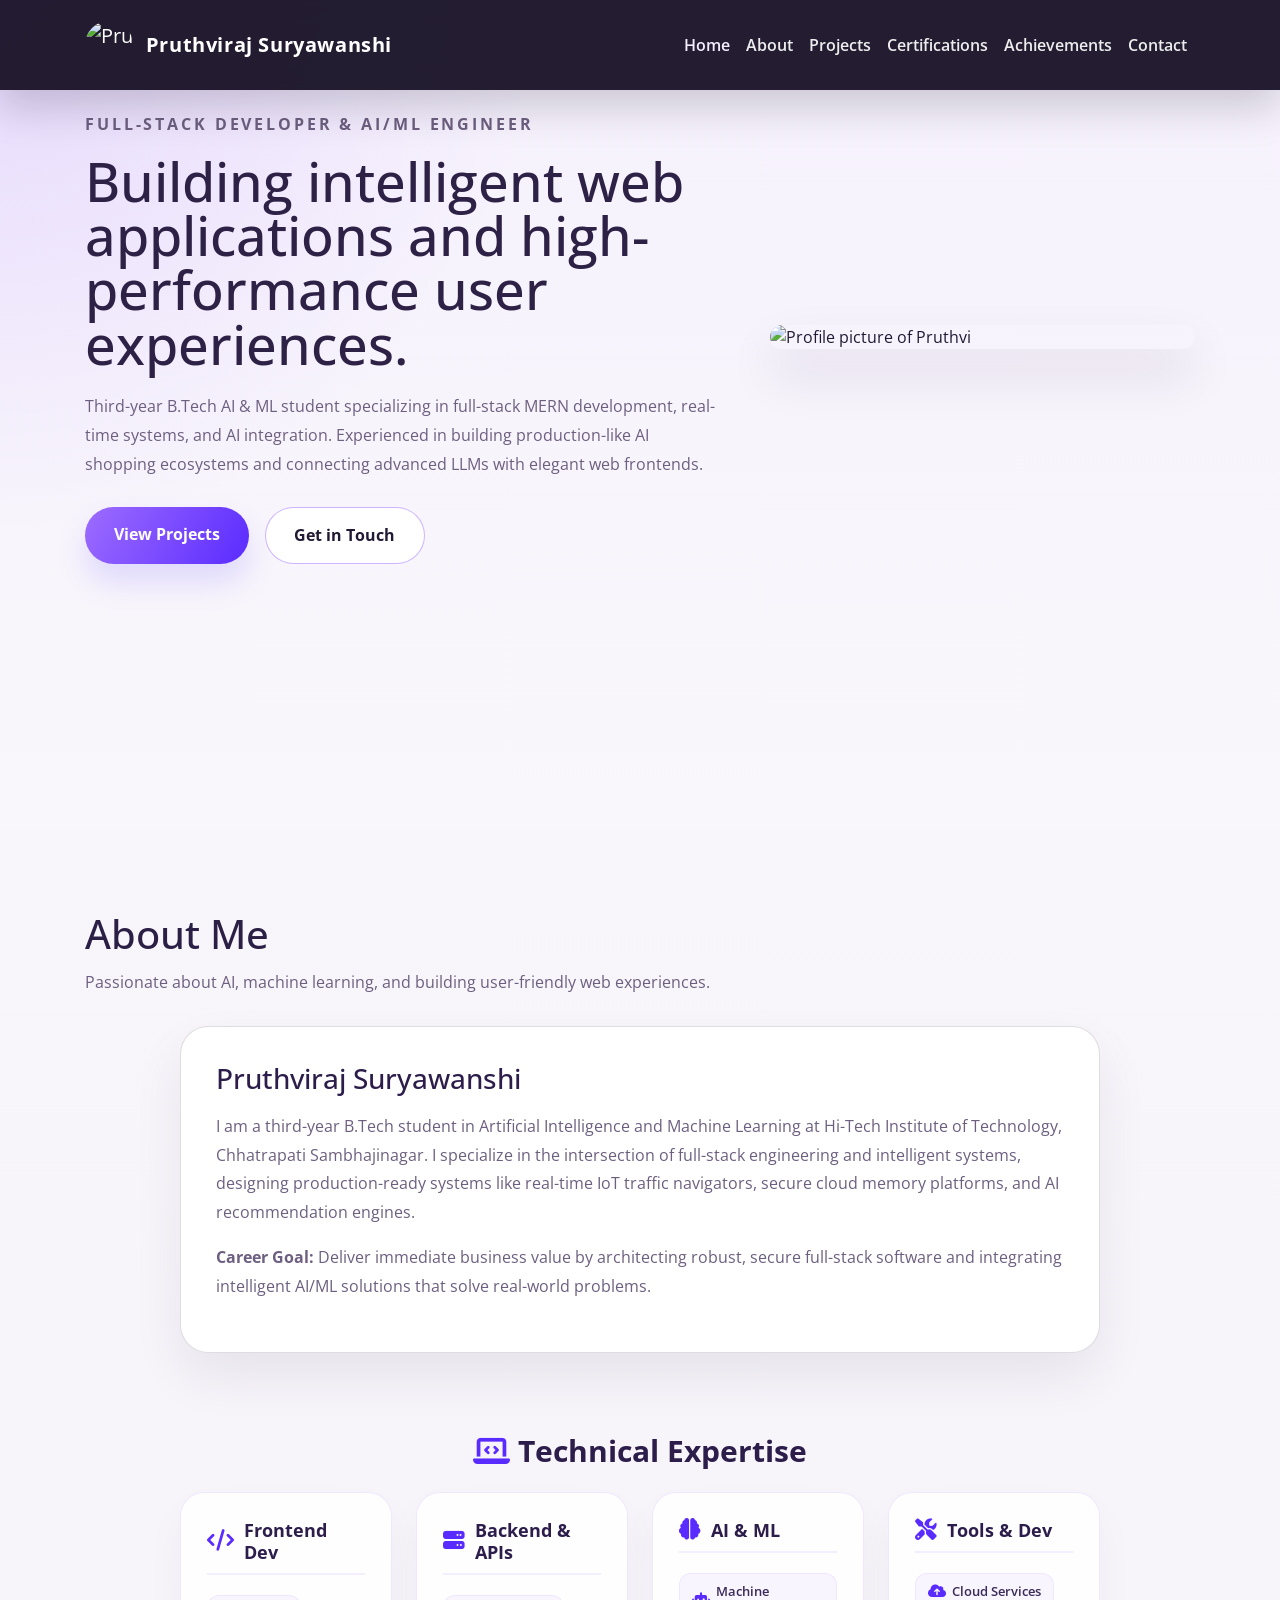
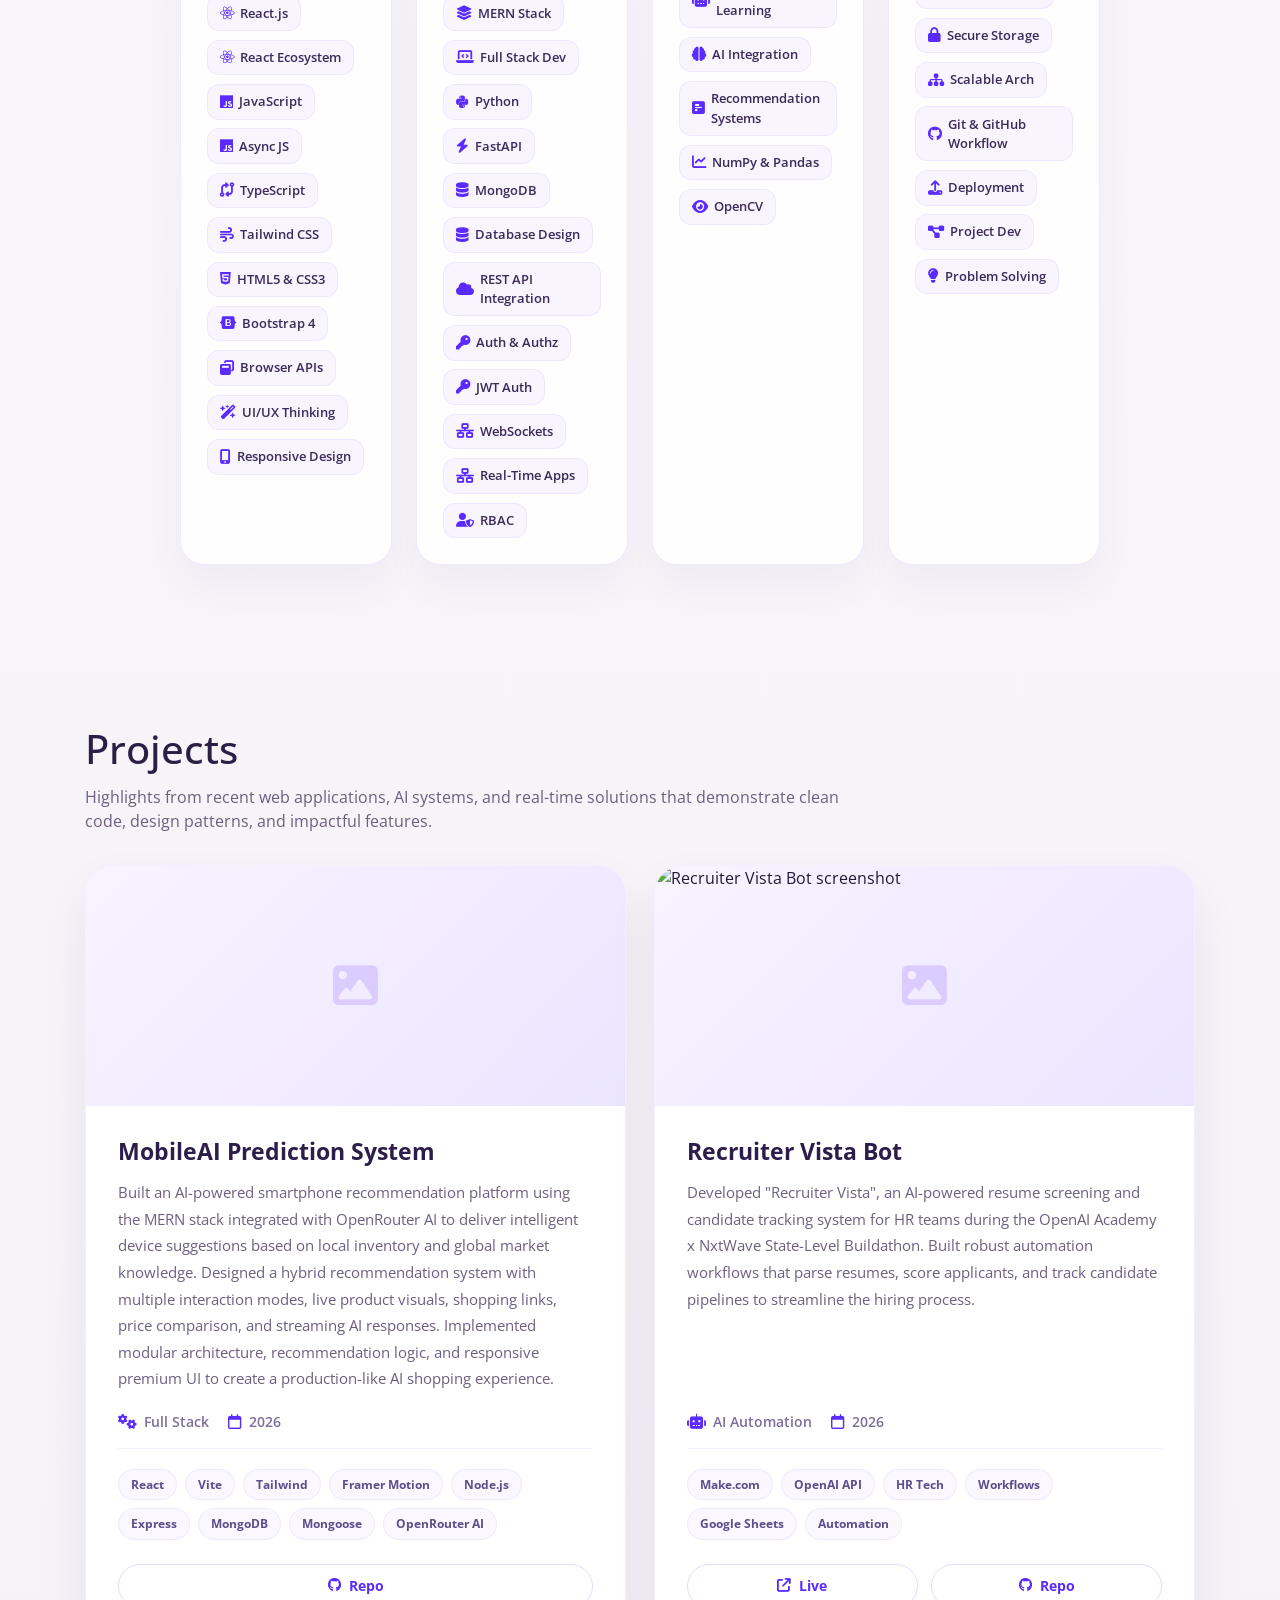
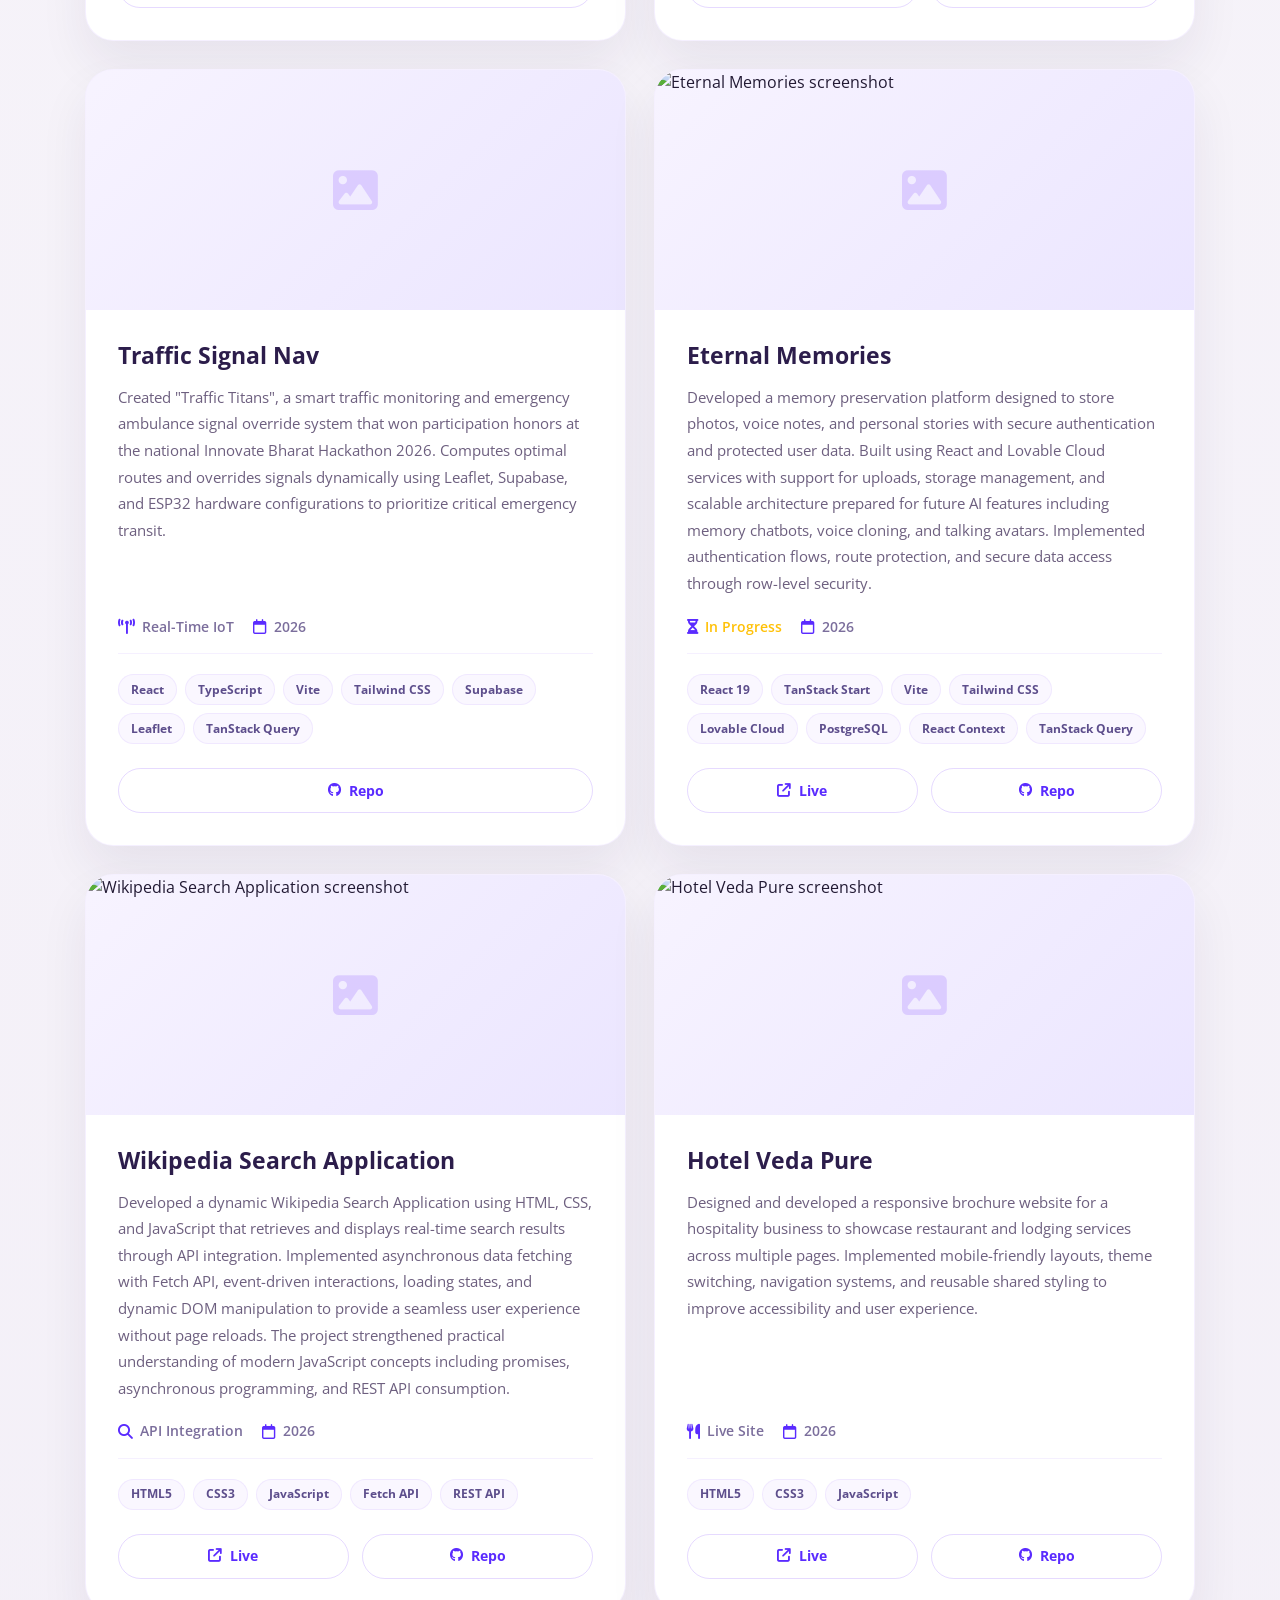
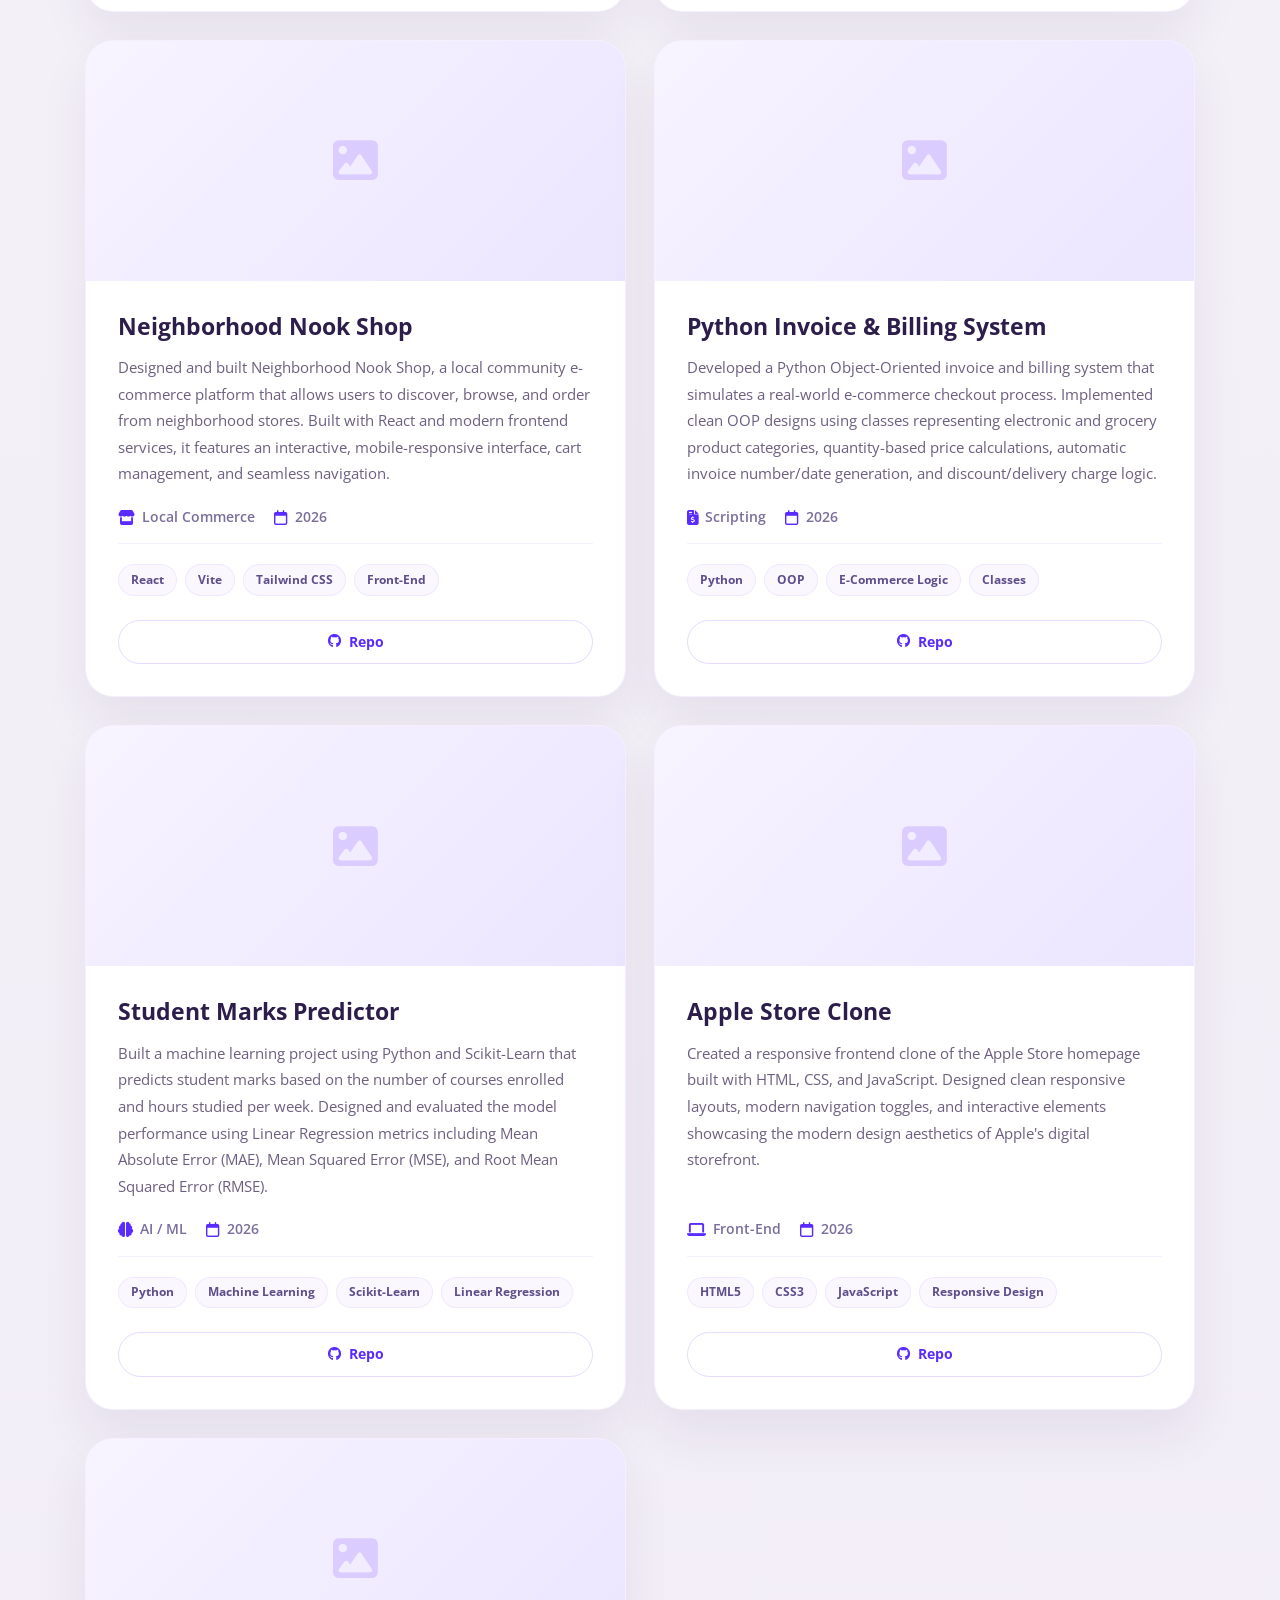
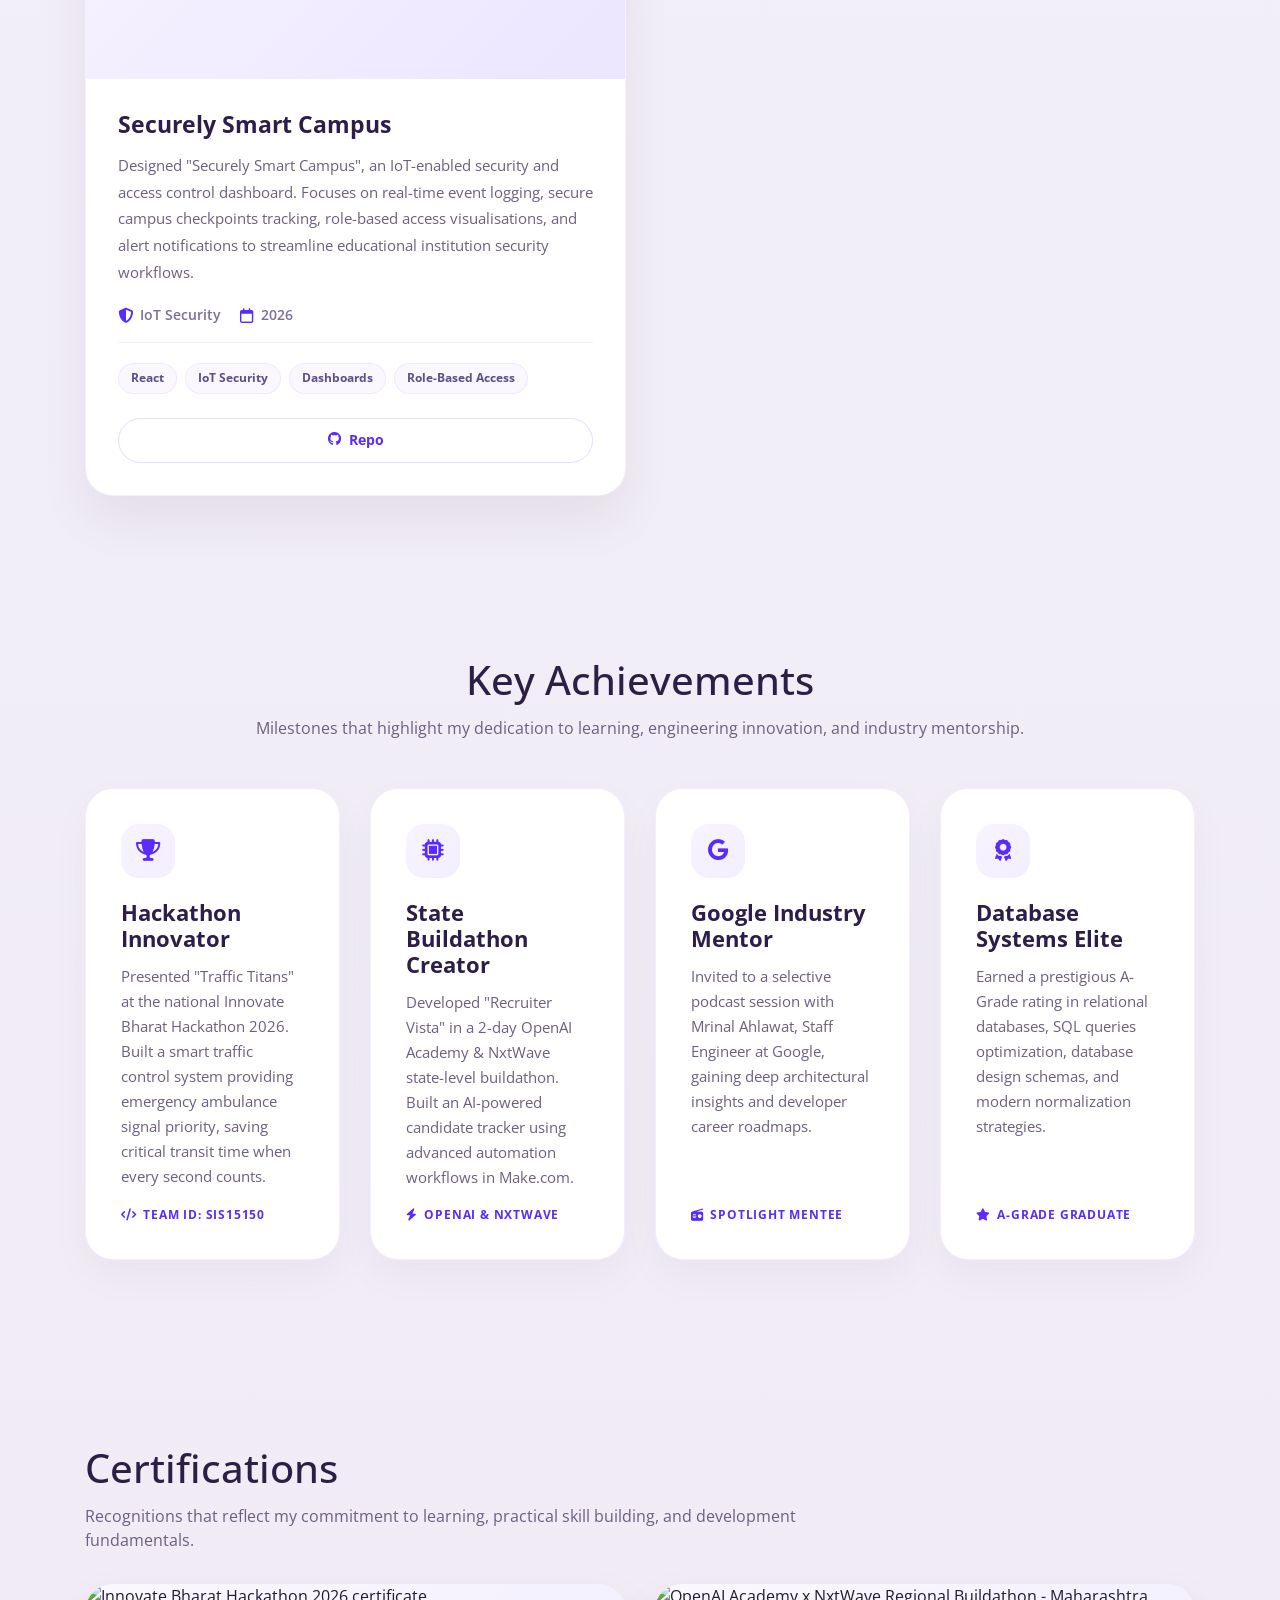
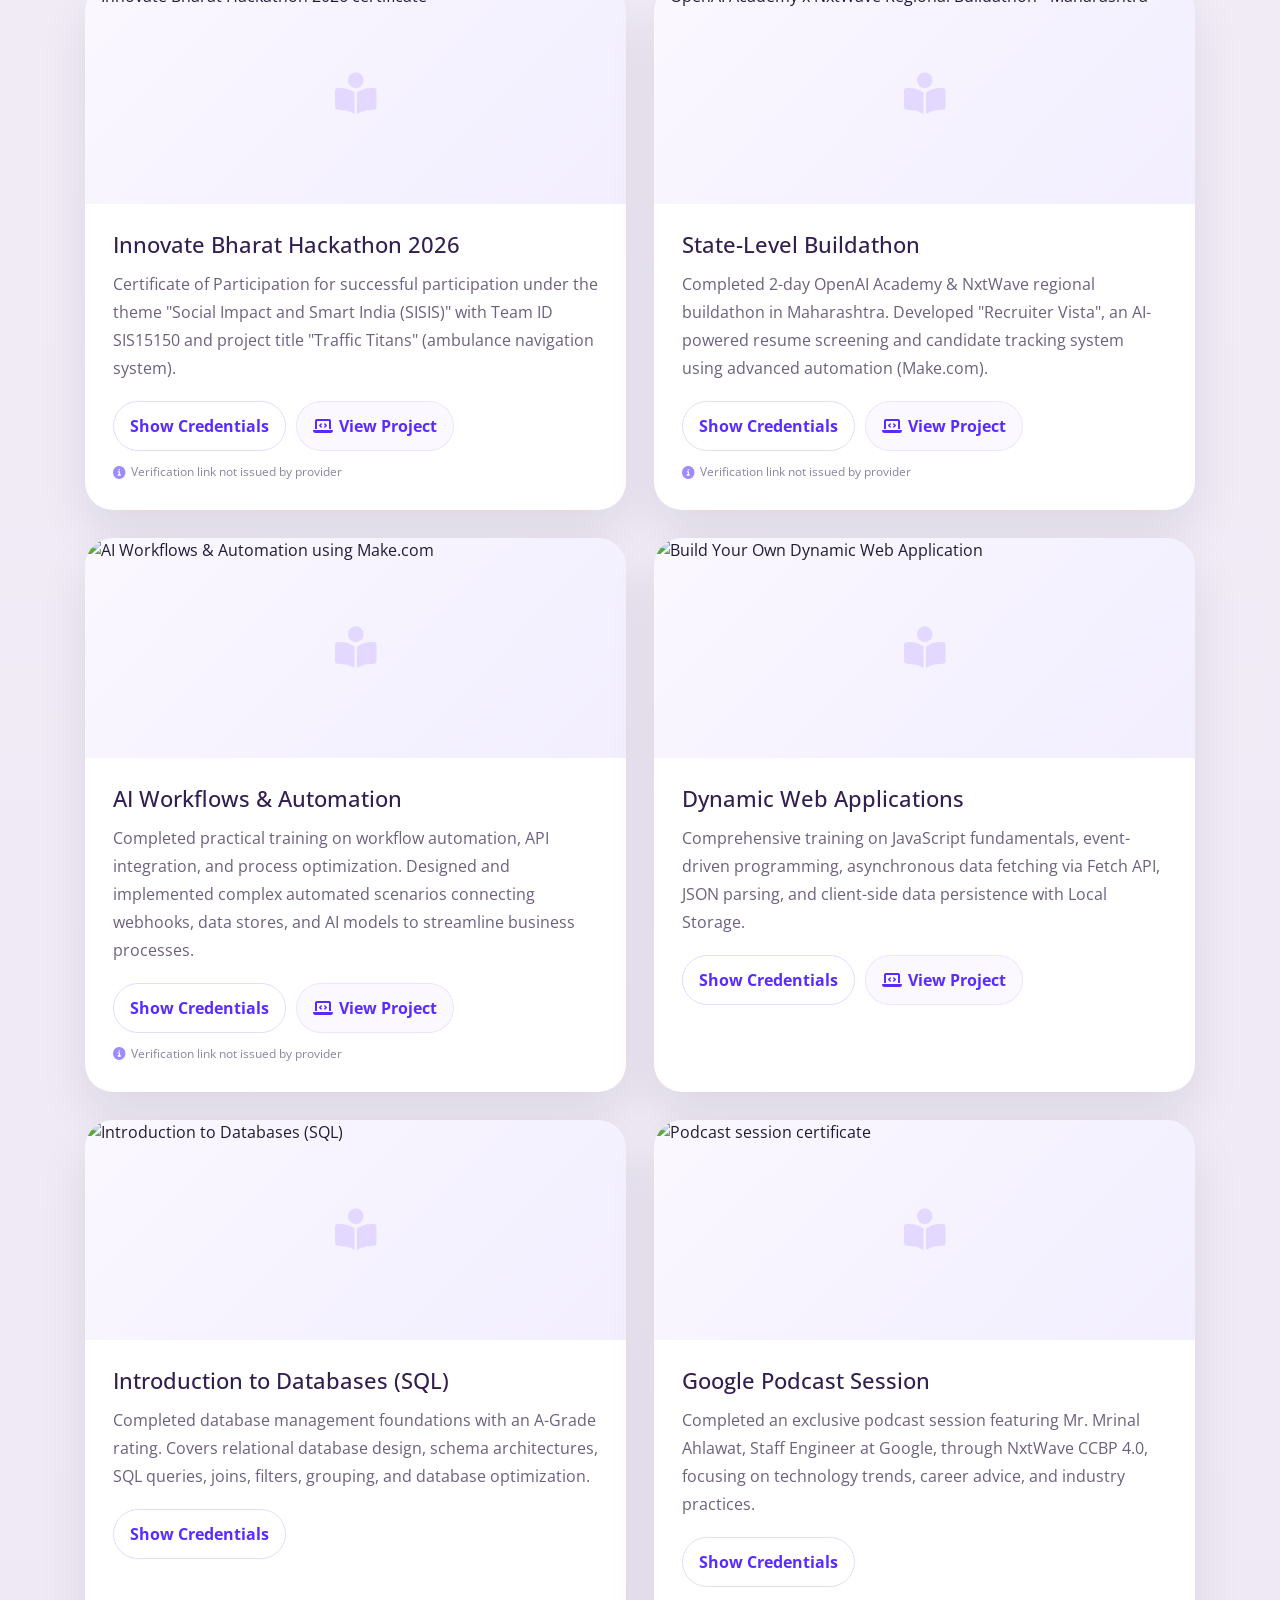
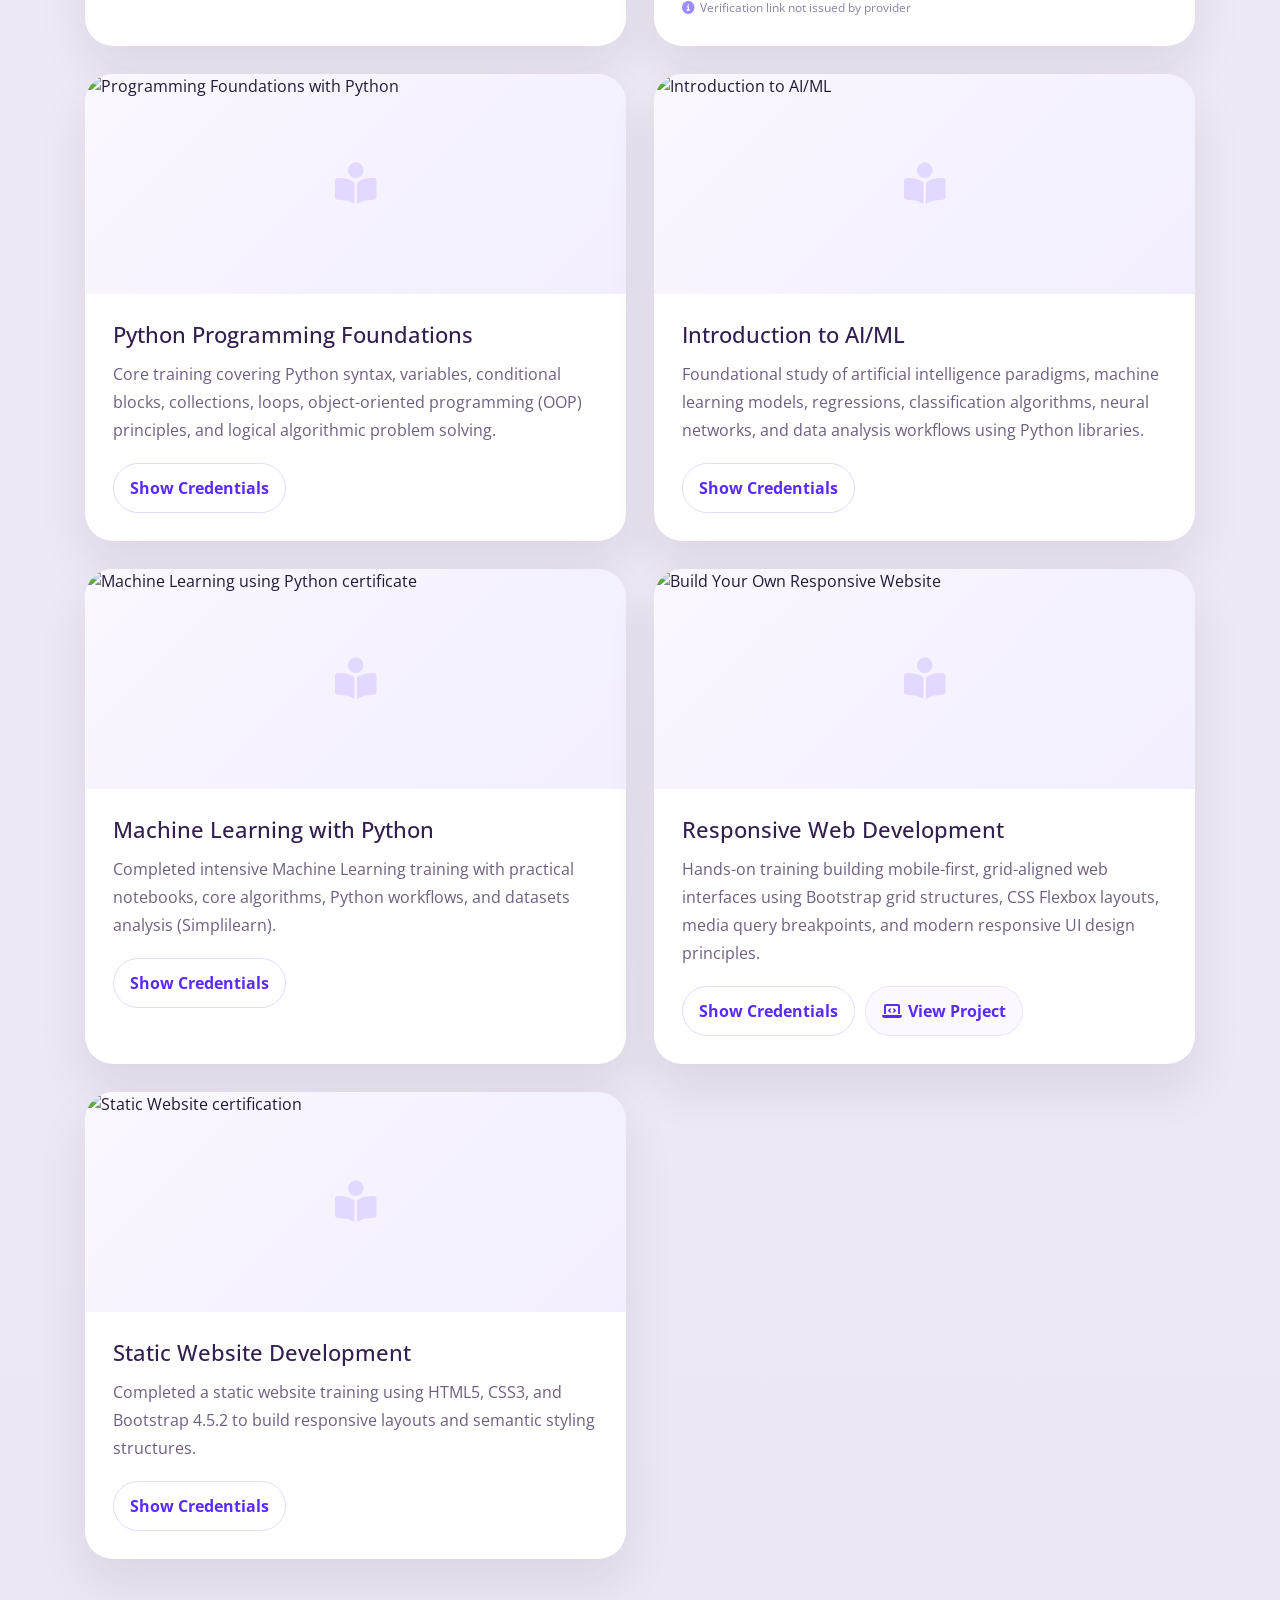
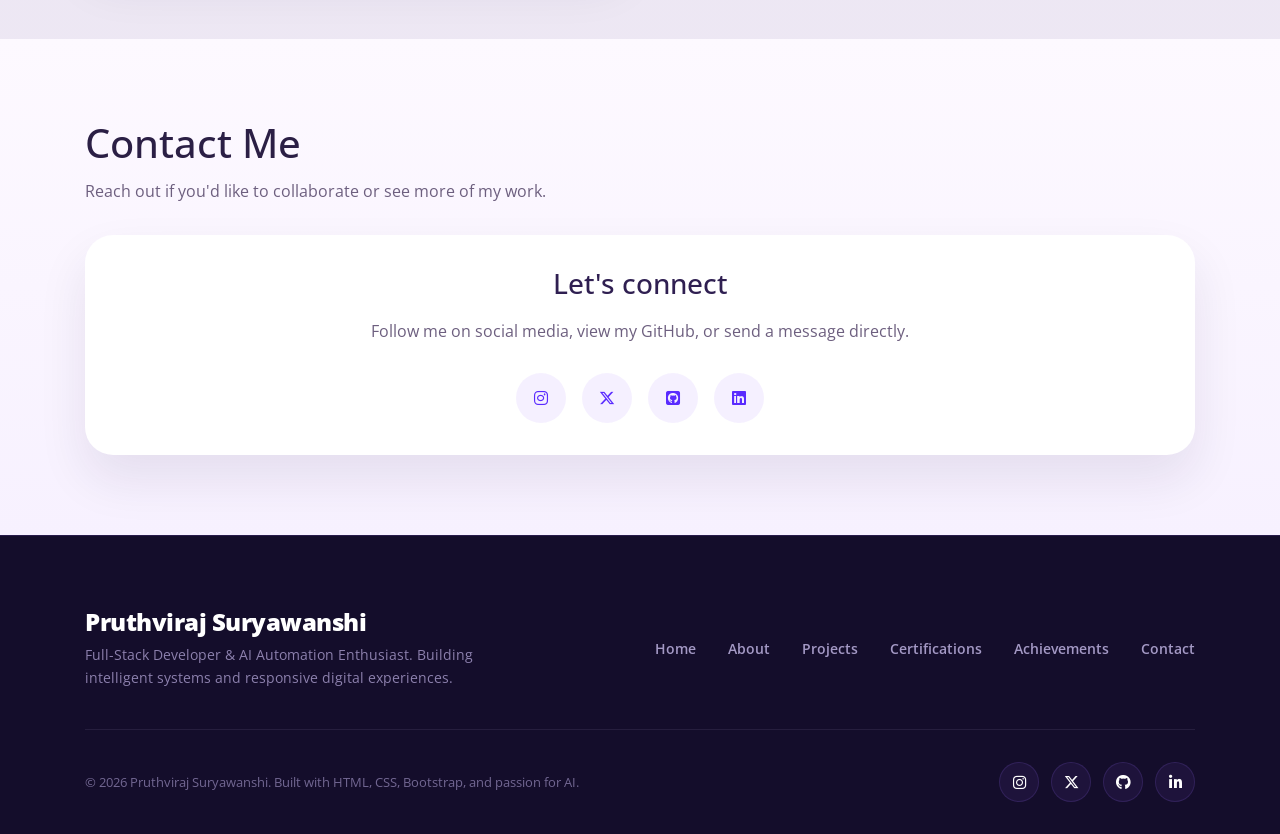
==== commit 28497634: "Update existing project repo links and add 5 new project cards to the portfolio" ====
--- a/index.html
+++ b/index.html
@@ -7,7 +7,7 @@
     <title>Pruthviraj Suryawanshi | Portfolio</title>
     <link rel="stylesheet" href="https://cdnjs.cloudflare.com/ajax/libs/font-awesome/6.5.1/css/all.min.css" />
     <link rel="stylesheet" href="https://stackpath.bootstrapcdn.com/bootstrap/4.5.2/css/bootstrap.min.css" integrity="sha384-JcKb8q3iqJ61gNV9KGb8thSsNjpSL0n8PARn9HuZOnIxN0hoP+VmmDGMN5t9UJ0Z" crossorigin="anonymous" />
-    <link rel="stylesheet" href="Style.css?v=1.1.7" />
+    <link rel="stylesheet" href="Style.css?v=1.1.8" />
 </head>
 
 <body>
@@ -174,7 +174,7 @@
                 </div>
                 <div class="project-grid">
                     <!-- 1. MobileAI Prediction System -->
-                    <article class="project-card">
+                    <article class="project-card" id="mobile-prediction-system">
                         <div class="project-image-wrapper">
                             <img src="" alt="MobileAI Prediction System screenshot" />
                         </div>
@@ -197,8 +197,7 @@
                                 <span class="tech-tag">OpenRouter AI</span>
                             </div>
                             <div class="project-links">
-                                <a href="#"><i class="fa-solid fa-arrow-up-right-from-square"></i> Live</a>
-                                <a href="#"><i class="fa-brands fa-github"></i> Repo</a>
+                                <a href="https://github.com/Pruthvirajsuryawanshi/mobile-prediction-system" target="_blank"><i class="fa-brands fa-github"></i> Repo</a>
                             </div>
                         </div>
                     </article>
@@ -252,8 +251,7 @@
                                 <span class="tech-tag">TanStack Query</span>
                             </div>
                             <div class="project-links">
-                                <a href="https://github.com/Pruthvirajsuryawanshi/portfolio.git" target="_blank"><i class="fa-solid fa-arrow-up-right-from-square"></i> Live</a>
-                                <a href="https://github.com/Pruthvirajsuryawanshi/portfolio.git" target="_blank"><i class="fa-brands fa-github"></i> Repo</a>
+                                <a href="https://github.com/Pruthvirajsuryawanshi/smart-traffic-signal-aware-and-navigation-system" target="_blank"><i class="fa-brands fa-github"></i> Repo</a>
                             </div>
                         </div>
                     </article>
@@ -282,7 +280,7 @@
                             </div>
                             <div class="project-links">
                                 <a href="https://eternal-memories-for-loved-one.lovable.app" target="_blank"><i class="fa-solid fa-arrow-up-right-from-square"></i> Live</a>
-                                <a href="https://github.com/Pruthvirajsuryawanshi/eternal-memories-platform.git" target="_blank"><i class="fa-brands fa-github"></i> Repo</a>
+                                <a href="https://github.com/Pruthvirajsuryawanshi/eternal-memories-platform" target="_blank"><i class="fa-brands fa-github"></i> Repo</a>
                             </div>
                         </div>
                     </article>
@@ -308,7 +306,7 @@
                             </div>
                             <div class="project-links">
                                 <a href="https://pruthvirajsuryawanshi.github.io/Wikipedia-search-application/" target="_blank"><i class="fa-solid fa-arrow-up-right-from-square"></i> Live</a>
-                                <a href="https://github.com/Pruthvirajsuryawanshi/Wikipedia-search-application.git" target="_blank"><i class="fa-brands fa-github"></i> Repo</a>
+                                <a href="https://github.com/Pruthvirajsuryawanshi/Wikipedia-search-application" target="_blank"><i class="fa-brands fa-github"></i> Repo</a>
                             </div>
                         </div>
                     </article>
@@ -332,7 +330,127 @@
                             </div>
                             <div class="project-links">
                                 <a href="https://hotel-veda-pure.vercel.app/vedant-pure-veg.html" target="_blank"><i class="fa-solid fa-arrow-up-right-from-square"></i> Live</a>
-                                <a href="https://github.com/Pruthvirajsuryawanshi/portfolio.git" target="_blank"><i class="fa-brands fa-github"></i> Repo</a>
+                                <a href="https://github.com/Pruthvirajsuryawanshi/Hotel-veda-pure" target="_blank"><i class="fa-brands fa-github"></i> Repo</a>
+                            </div>
+                        </div>
+                    </article>
+
+                    <!-- 7. Neighborhood Nook Shop -->
+                    <article class="project-card" id="neighborhood-nook-shop">
+                        <div class="project-image-wrapper">
+                            <img src="" alt="Neighborhood Nook Shop screenshot" />
+                        </div>
+                        <div class="project-body">
+                            <h3>Neighborhood Nook Shop</h3>
+                            <p>Designed and built Neighborhood Nook Shop, a local community e-commerce platform that allows users to discover, browse, and order from neighborhood stores. Built with React and modern frontend services, it features an interactive, mobile-responsive interface, cart management, and seamless navigation.</p>
+                            <div class="project-meta">
+                                <span class="meta-item"><i class="fa-solid fa-store"></i> Local Commerce</span>
+                                <span class="meta-item"><i class="fa-regular fa-calendar"></i> 2026</span>
+                            </div>
+                            <div class="project-tags">
+                                <span class="tech-tag">React</span>
+                                <span class="tech-tag">Vite</span>
+                                <span class="tech-tag">Tailwind CSS</span>
+                                <span class="tech-tag">Front-End</span>
+                            </div>
+                            <div class="project-links">
+                                <a href="https://github.com/Pruthvirajsuryawanshi/neighborhood-nook-shop" target="_blank"><i class="fa-brands fa-github"></i> Repo</a>
+                            </div>
+                        </div>
+                    </article>
+
+                    <!-- 8. Python Invoice & Billing System -->
+                    <article class="project-card" id="python-invoice-billing-system">
+                        <div class="project-image-wrapper">
+                            <img src="" alt="Python Invoice & Billing System screenshot" />
+                        </div>
+                        <div class="project-body">
+                            <h3>Python Invoice & Billing System</h3>
+                            <p>Developed a Python Object-Oriented invoice and billing system that simulates a real-world e-commerce checkout process. Implemented clean OOP designs using classes representing electronic and grocery product categories, quantity-based price calculations, automatic invoice number/date generation, and discount/delivery charge logic.</p>
+                            <div class="project-meta">
+                                <span class="meta-item"><i class="fa-solid fa-file-invoice-dollar"></i> Scripting</span>
+                                <span class="meta-item"><i class="fa-regular fa-calendar"></i> 2026</span>
+                            </div>
+                            <div class="project-tags">
+                                <span class="tech-tag">Python</span>
+                                <span class="tech-tag">OOP</span>
+                                <span class="tech-tag">E-Commerce Logic</span>
+                                <span class="tech-tag">Classes</span>
+                            </div>
+                            <div class="project-links">
+                                <a href="https://github.com/Pruthvirajsuryawanshi/python-invoice-billing-system" target="_blank"><i class="fa-brands fa-github"></i> Repo</a>
+                            </div>
+                        </div>
+                    </article>
+
+                    <!-- 9. Student Marks Predictor -->
+                    <article class="project-card" id="students-marks-predictor">
+                        <div class="project-image-wrapper">
+                            <img src="" alt="Student Marks Predictor screenshot" />
+                        </div>
+                        <div class="project-body">
+                            <h3>Student Marks Predictor</h3>
+                            <p>Built a machine learning project using Python and Scikit-Learn that predicts student marks based on the number of courses enrolled and hours studied per week. Designed and evaluated the model performance using Linear Regression metrics including Mean Absolute Error (MAE), Mean Squared Error (MSE), and Root Mean Squared Error (RMSE).</p>
+                            <div class="project-meta">
+                                <span class="meta-item"><i class="fa-solid fa-brain"></i> AI / ML</span>
+                                <span class="meta-item"><i class="fa-regular fa-calendar"></i> 2026</span>
+                            </div>
+                            <div class="project-tags">
+                                <span class="tech-tag">Python</span>
+                                <span class="tech-tag">Machine Learning</span>
+                                <span class="tech-tag">Scikit-Learn</span>
+                                <span class="tech-tag">Linear Regression</span>
+                            </div>
+                            <div class="project-links">
+                                <a href="https://github.com/Pruthvirajsuryawanshi/students-marks-predictor" target="_blank"><i class="fa-brands fa-github"></i> Repo</a>
+                            </div>
+                        </div>
+                    </article>
+
+                    <!-- 10. Apple Store Clone -->
+                    <article class="project-card" id="apple-store-clone">
+                        <div class="project-image-wrapper">
+                            <img src="" alt="Apple Store Clone screenshot" />
+                        </div>
+                        <div class="project-body">
+                            <h3>Apple Store Clone</h3>
+                            <p>Created a responsive frontend clone of the Apple Store homepage built with HTML, CSS, and JavaScript. Designed clean responsive layouts, modern navigation toggles, and interactive elements showcasing the modern design aesthetics of Apple's digital storefront.</p>
+                            <div class="project-meta">
+                                <span class="meta-item"><i class="fa-solid fa-laptop"></i> Front-End</span>
+                                <span class="meta-item"><i class="fa-regular fa-calendar"></i> 2026</span>
+                            </div>
+                            <div class="project-tags">
+                                <span class="tech-tag">HTML5</span>
+                                <span class="tech-tag">CSS3</span>
+                                <span class="tech-tag">JavaScript</span>
+                                <span class="tech-tag">Responsive Design</span>
+                            </div>
+                            <div class="project-links">
+                                <a href="https://github.com/Pruthvirajsuryawanshi/apple.com-clone-website" target="_blank"><i class="fa-brands fa-github"></i> Repo</a>
+                            </div>
+                        </div>
+                    </article>
+
+                    <!-- 11. Securely Smart Campus -->
+                    <article class="project-card" id="securely-smart-campus">
+                        <div class="project-image-wrapper">
+                            <img src="" alt="Securely Smart Campus screenshot" />
+                        </div>
+                        <div class="project-body">
+                            <h3>Securely Smart Campus</h3>
+                            <p>Designed "Securely Smart Campus", an IoT-enabled security and access control dashboard. Focuses on real-time event logging, secure campus checkpoints tracking, role-based access visualisations, and alert notifications to streamline educational institution security workflows.</p>
+                            <div class="project-meta">
+                                <span class="meta-item"><i class="fa-solid fa-shield-halved"></i> IoT Security</span>
+                                <span class="meta-item"><i class="fa-regular fa-calendar"></i> 2026</span>
+                            </div>
+                            <div class="project-tags">
+                                <span class="tech-tag">React</span>
+                                <span class="tech-tag">IoT Security</span>
+                                <span class="tech-tag">Dashboards</span>
+                                <span class="tech-tag">Role-Based Access</span>
+                            </div>
+                            <div class="project-links">
+                                <a href="https://github.com/Pruthvirajsuryawanshi/securely-smart-campus" target="_blank"><i class="fa-brands fa-github"></i> Repo</a>
                             </div>
                         </div>
                     </article>
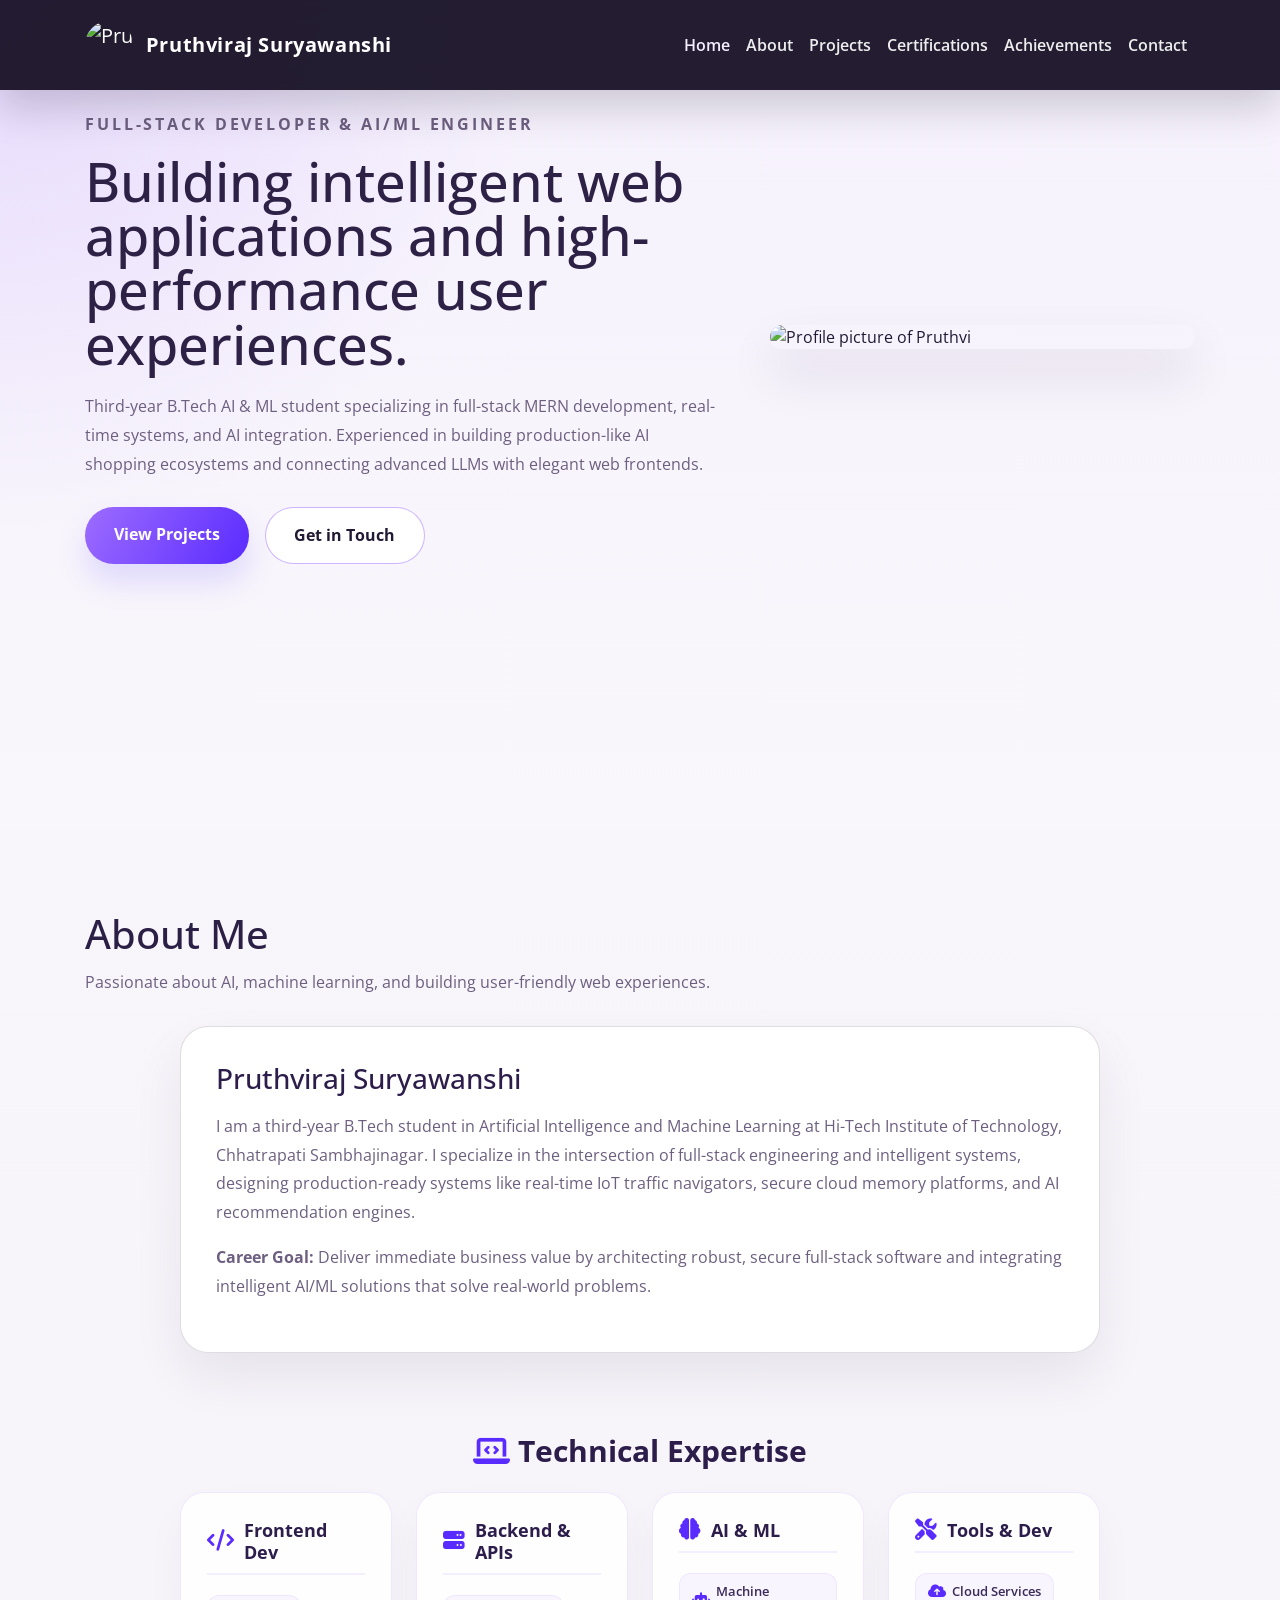
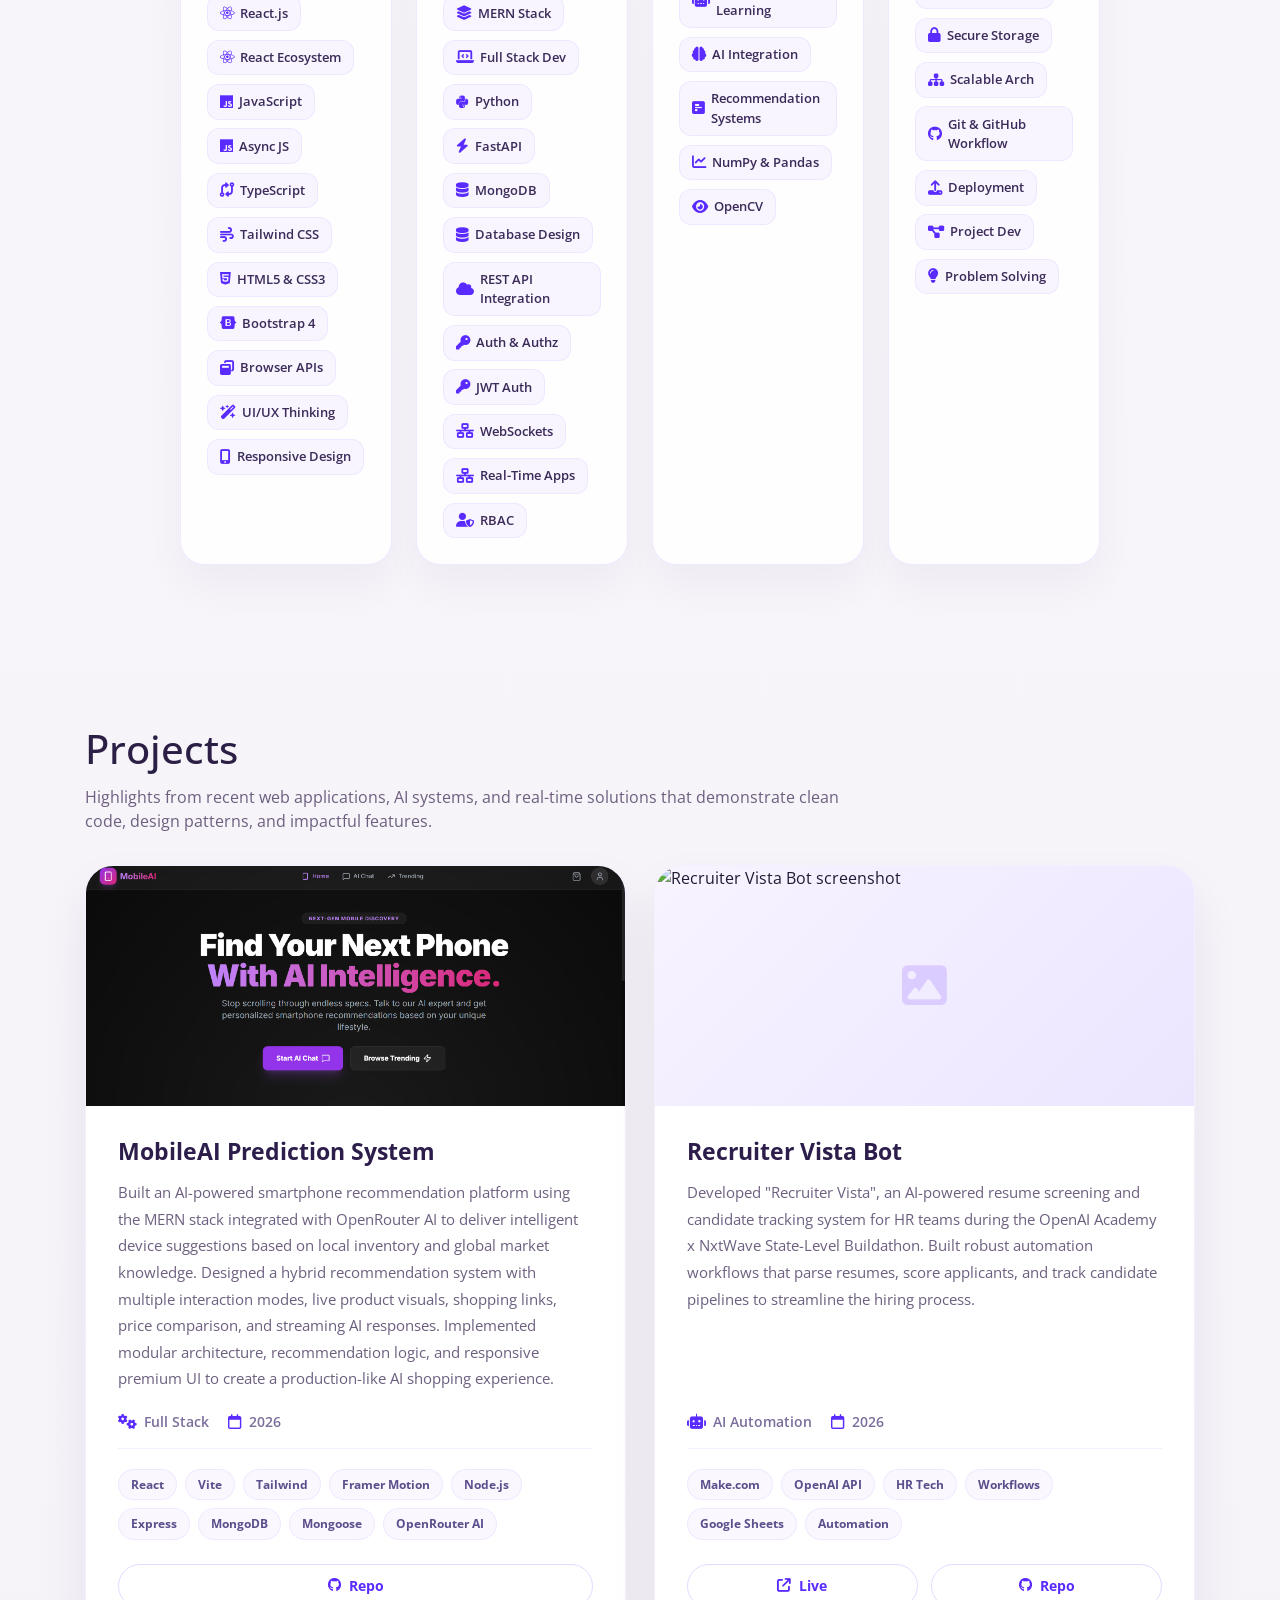
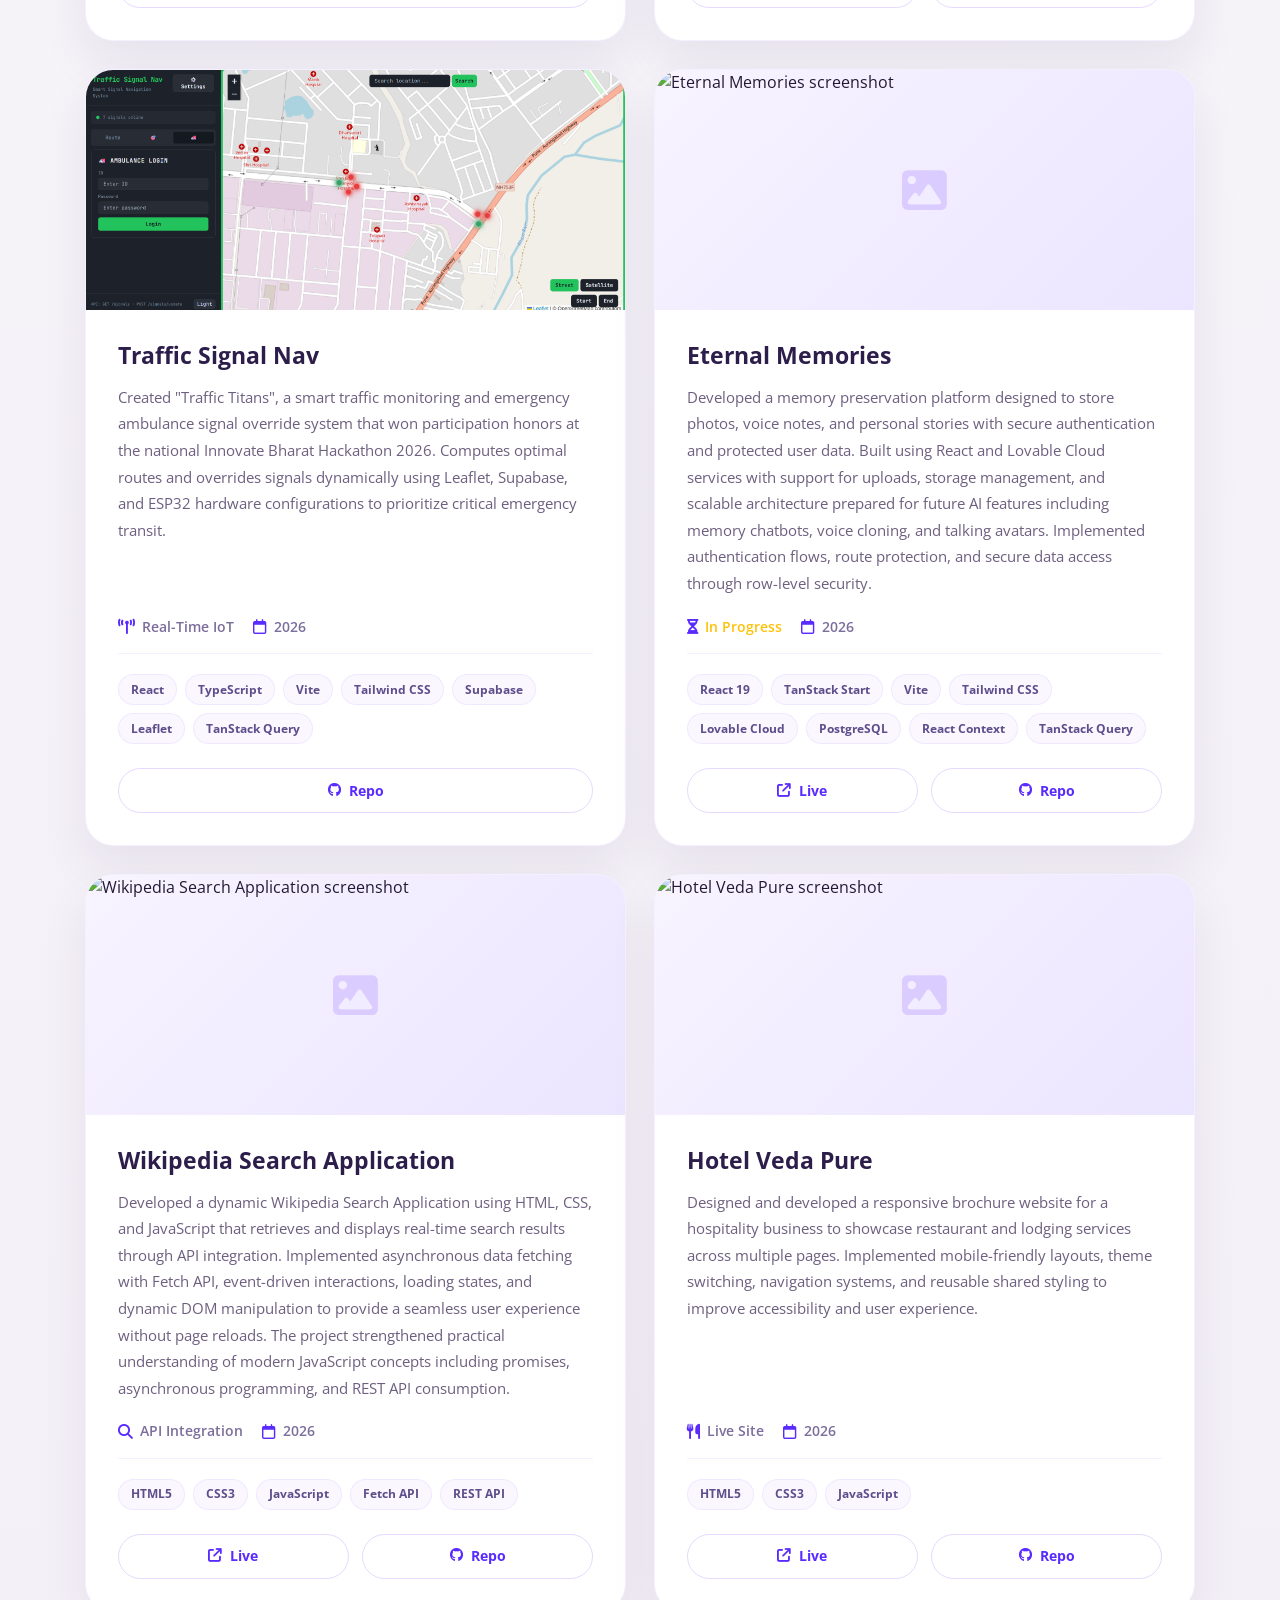
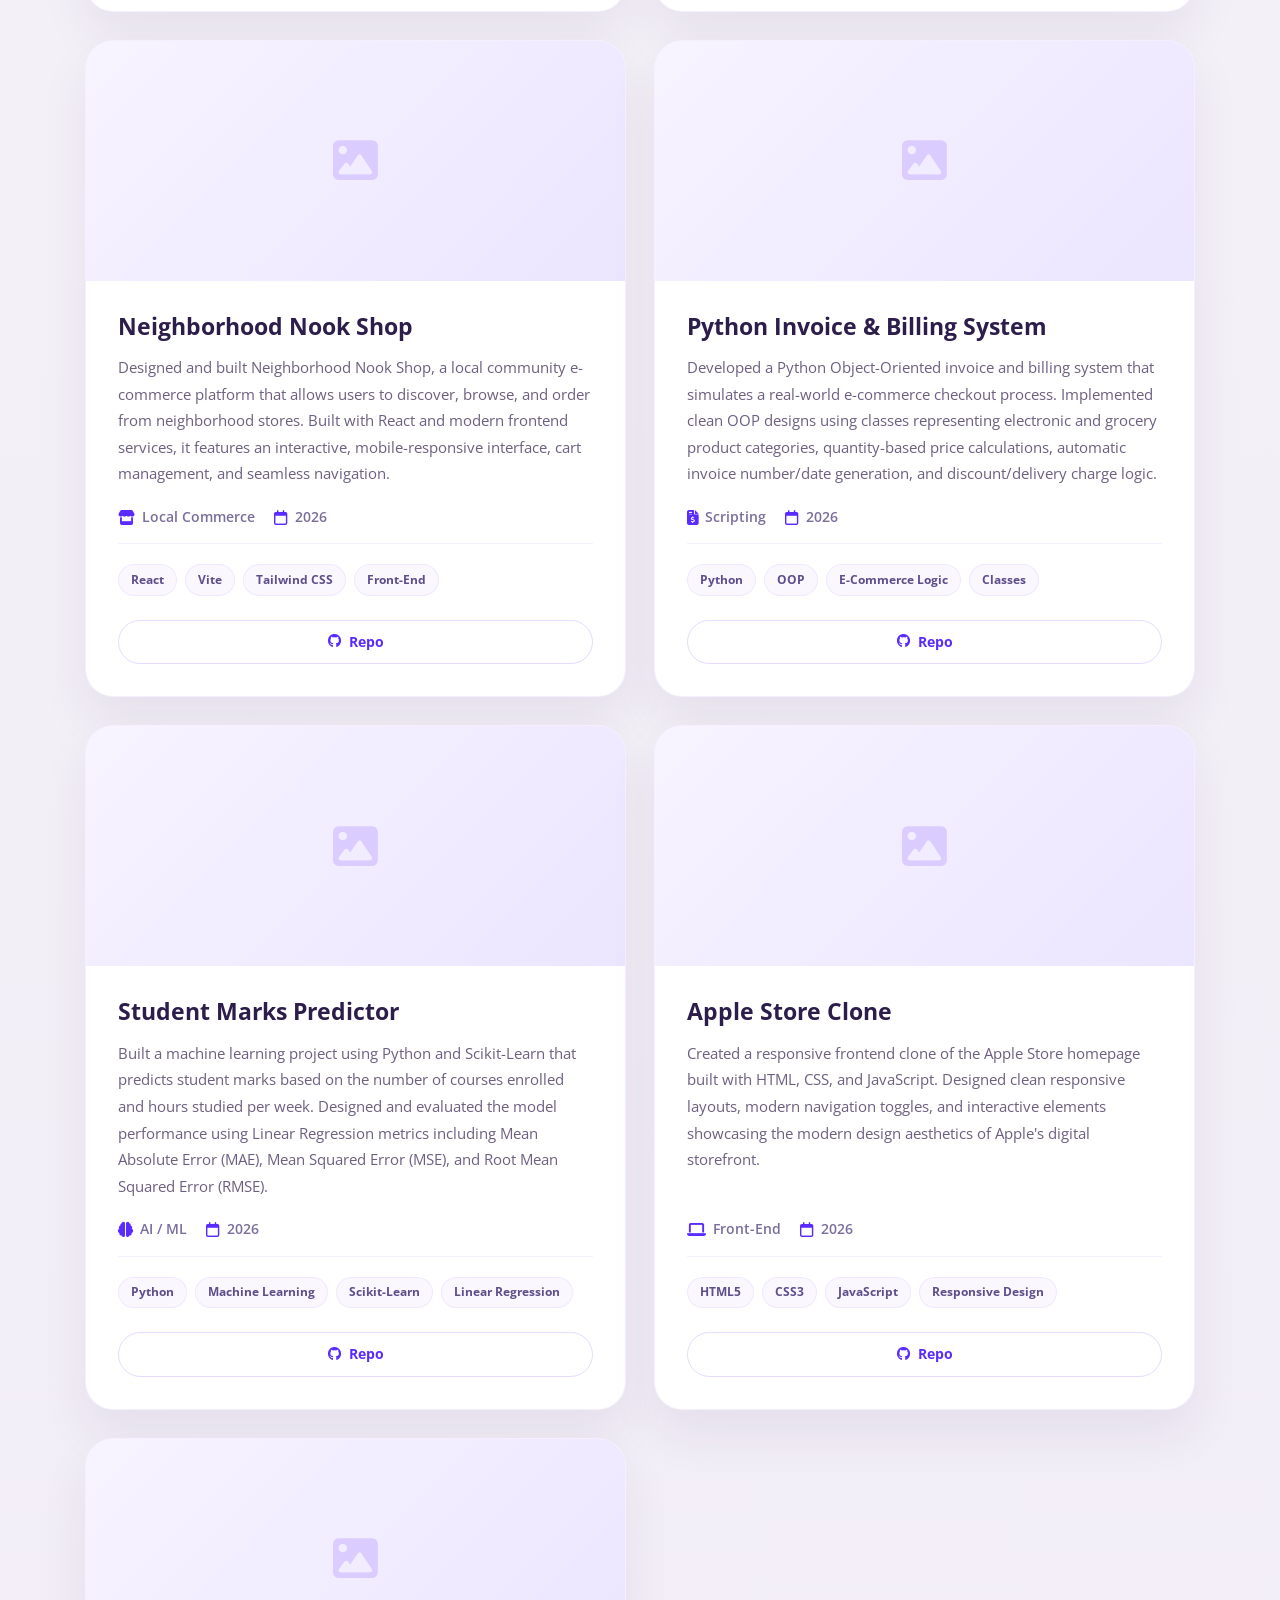
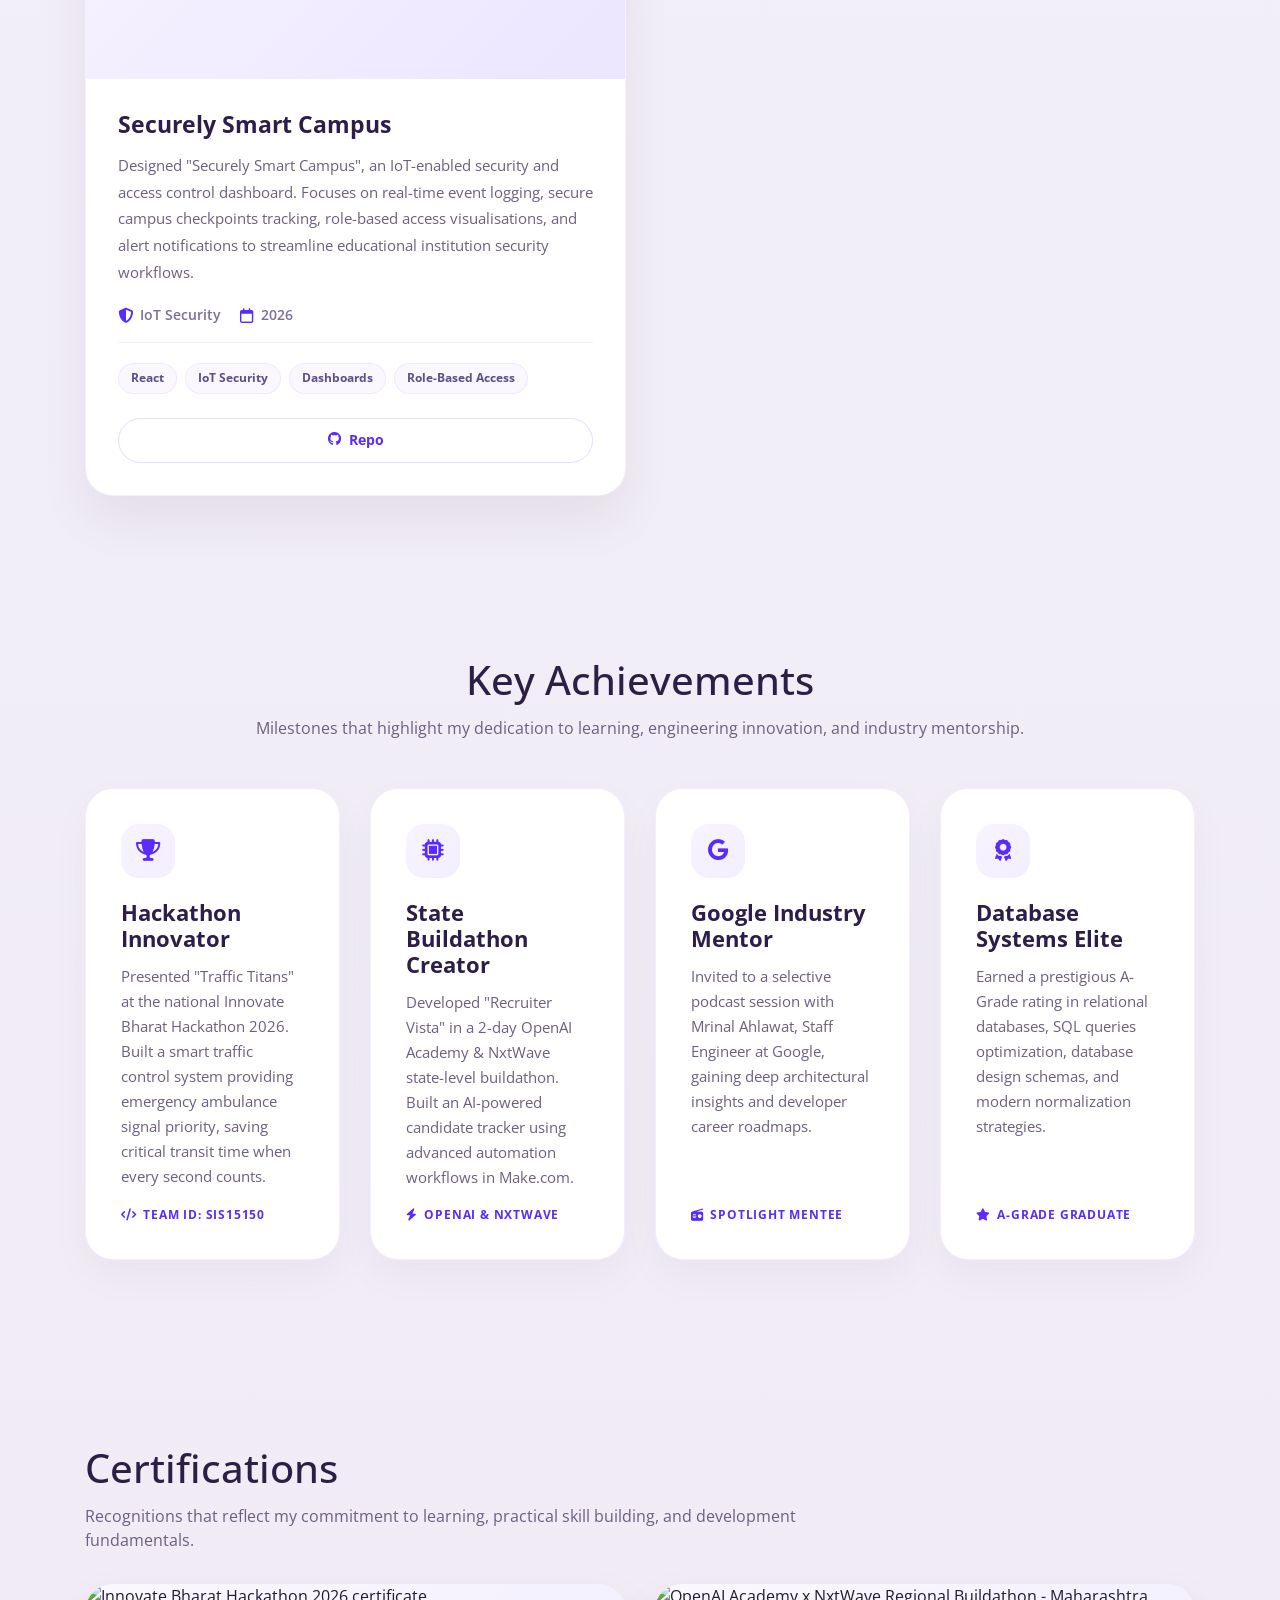
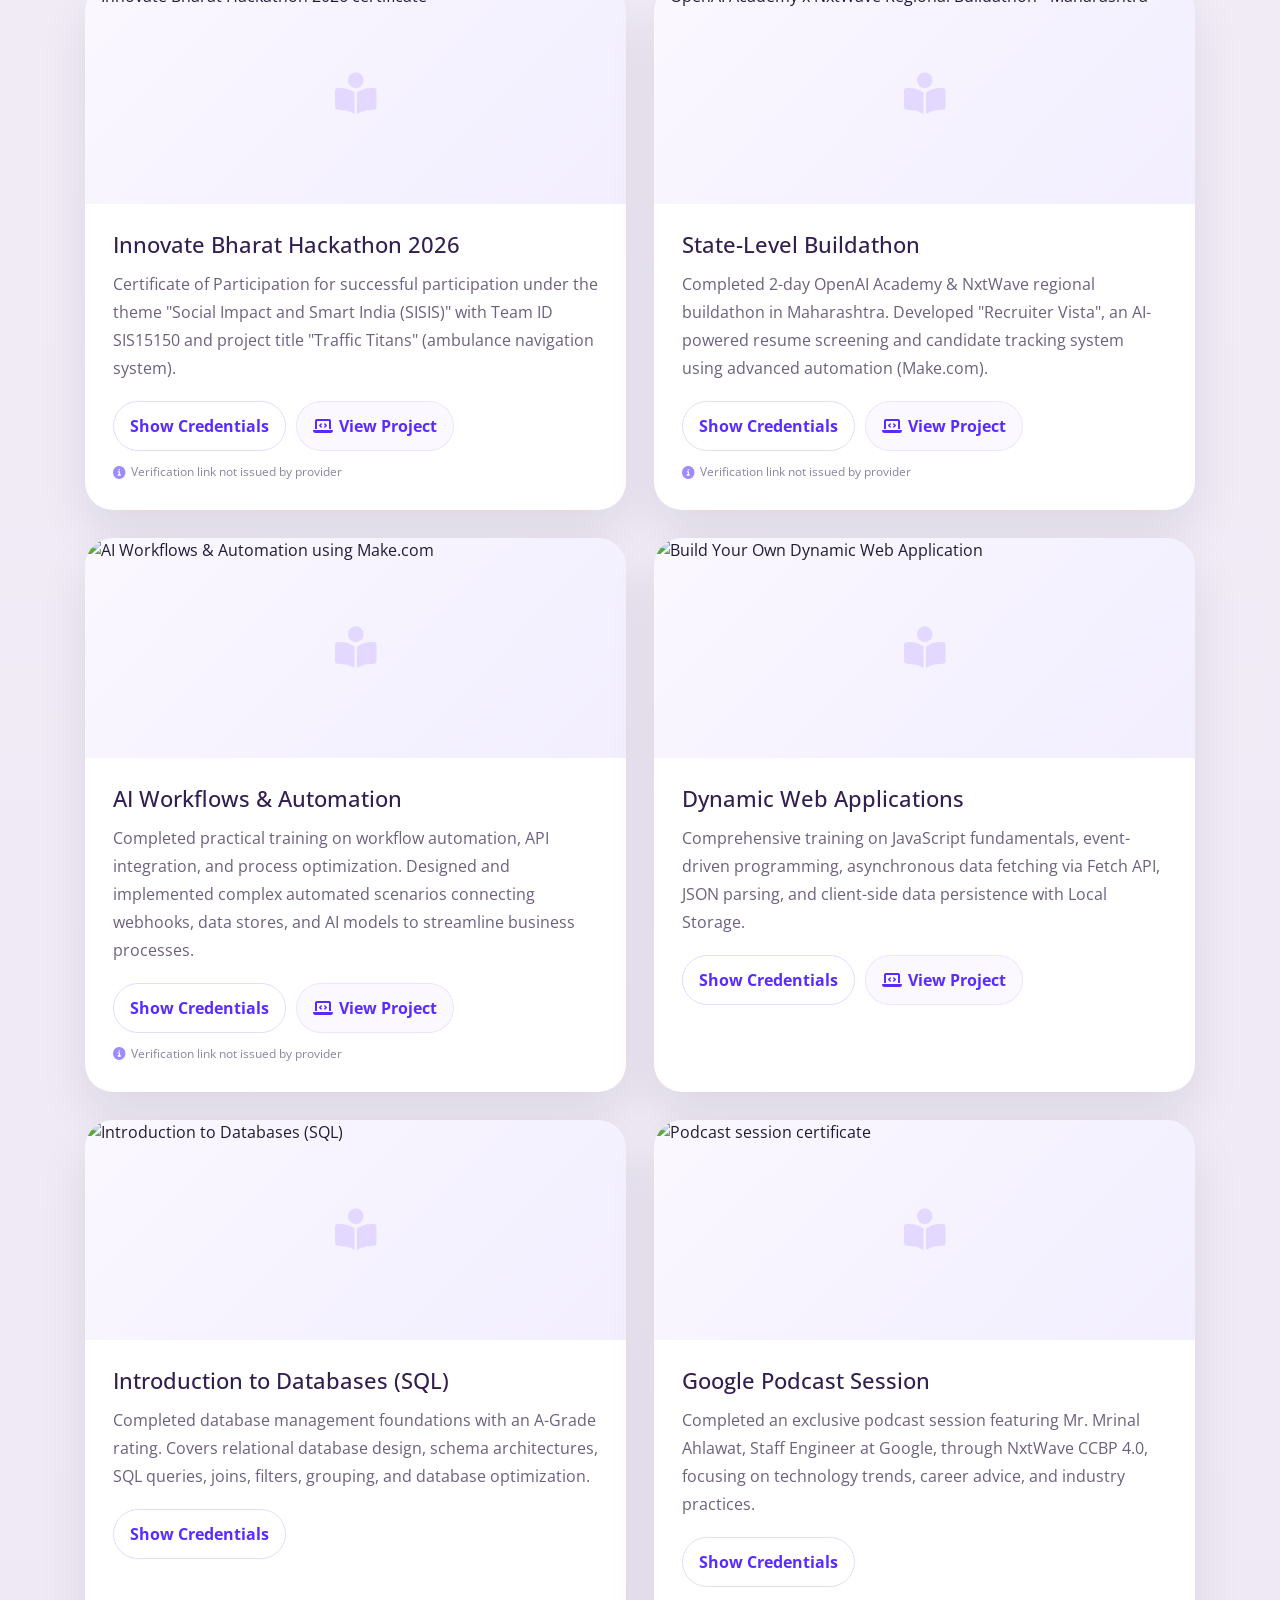
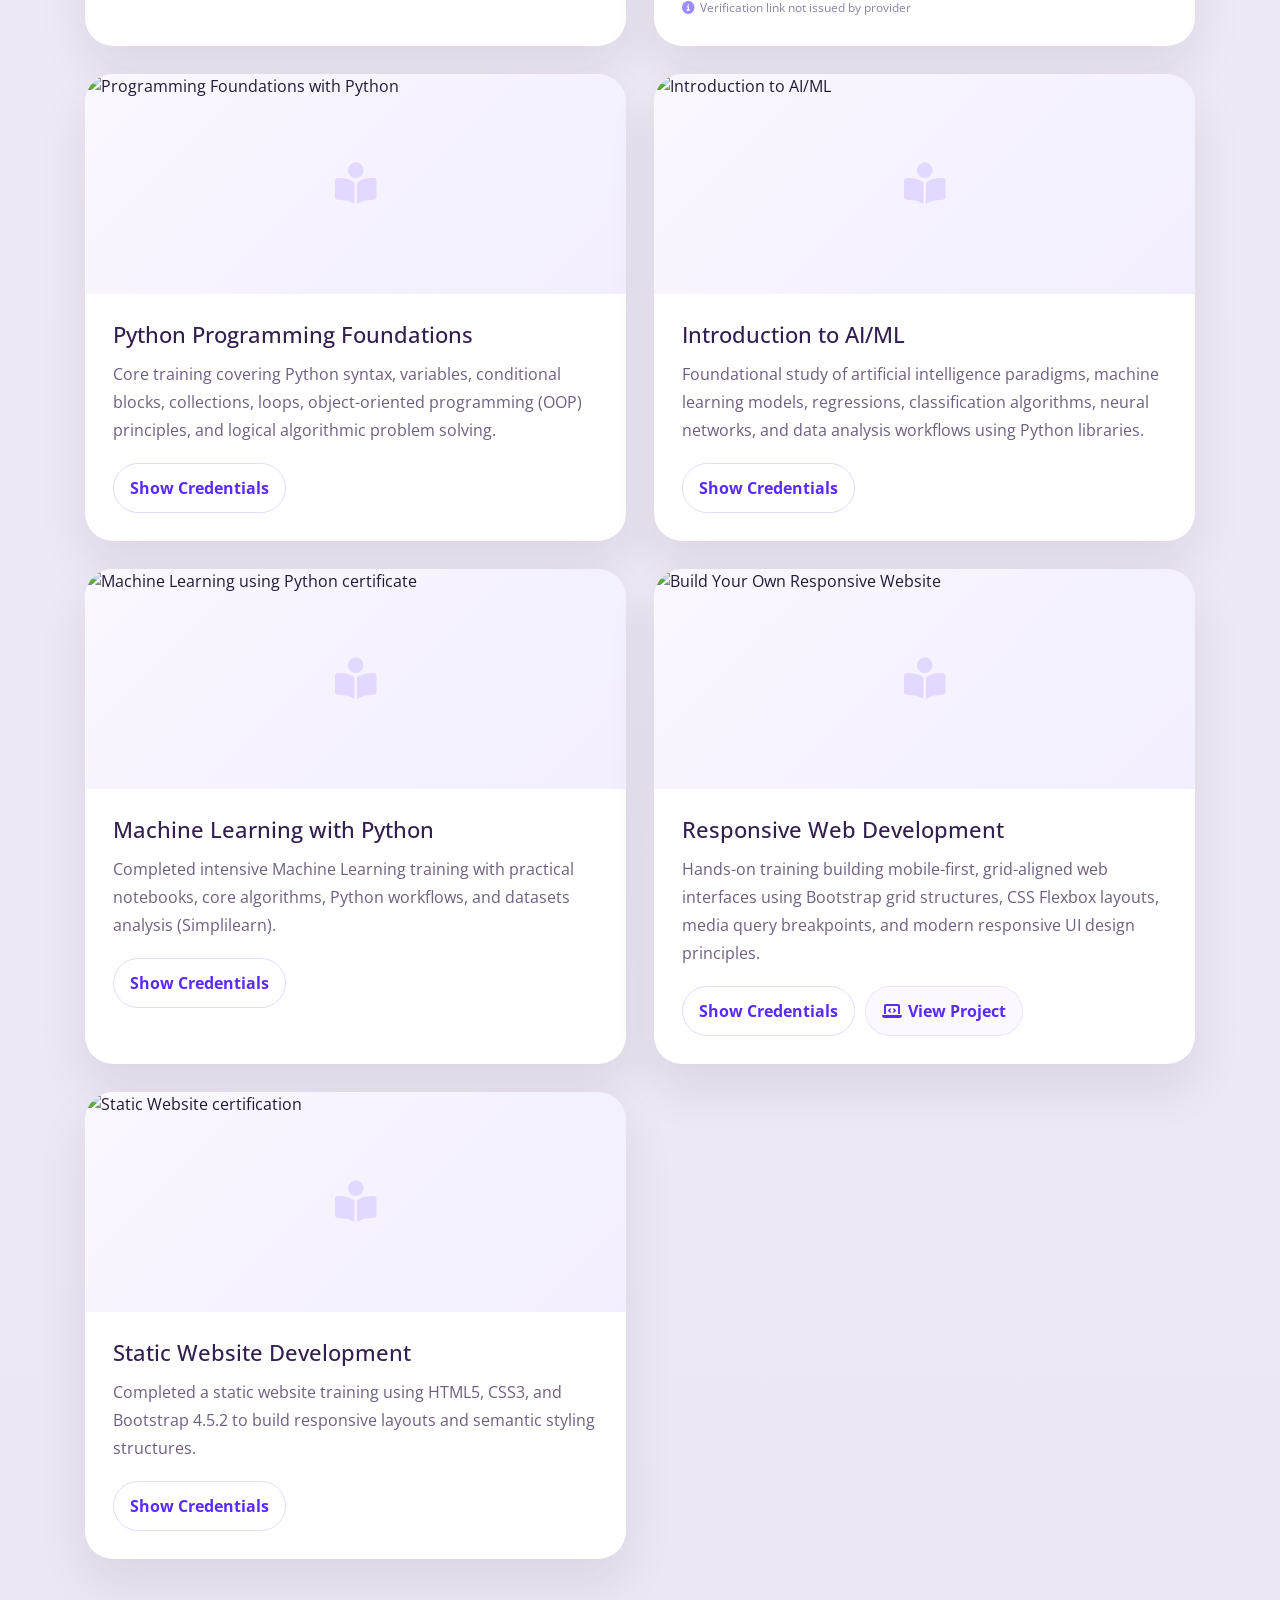
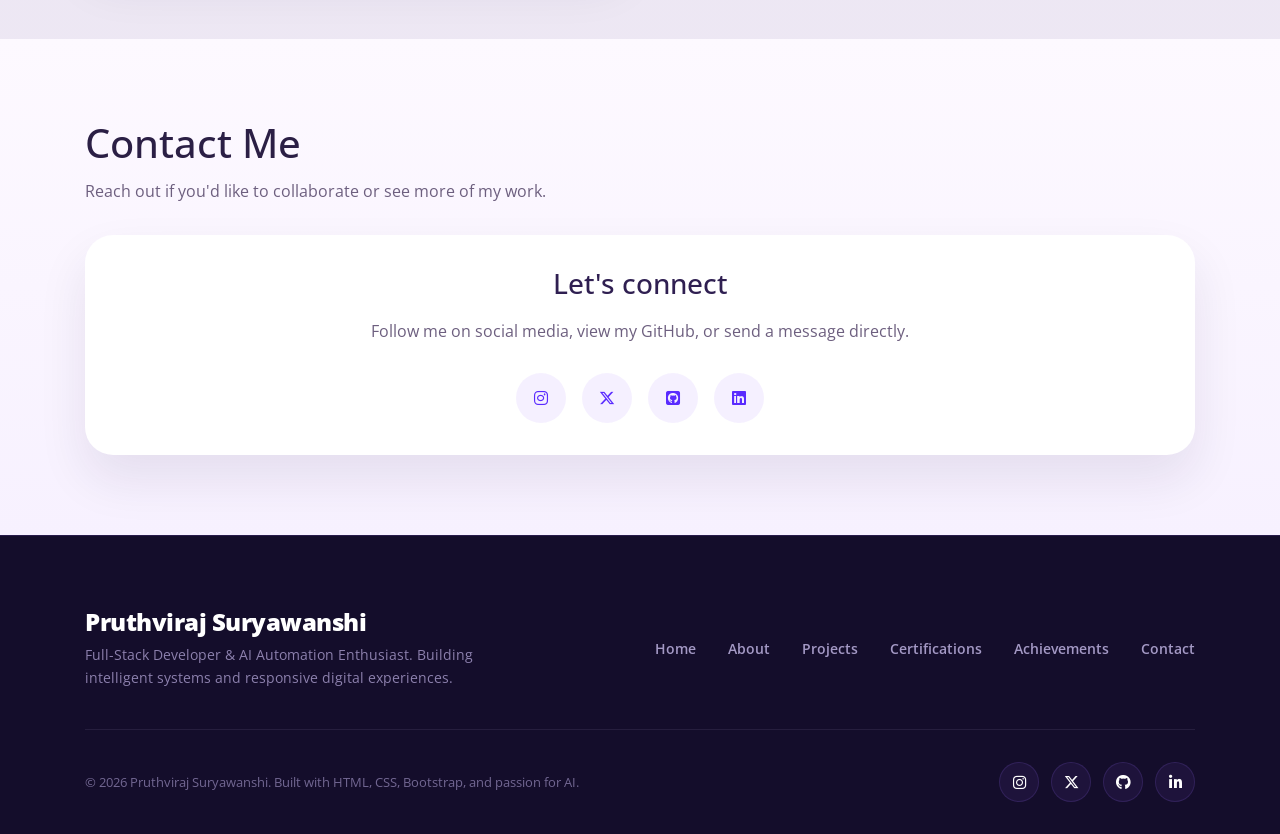
==== commit ab10a440: "Add traffic signal and mobile prediction screenshots to portfolio project cards" ====
--- a/index.html
+++ b/index.html
@@ -176,7 +176,7 @@
                     <!-- 1. MobileAI Prediction System -->
                     <article class="project-card" id="mobile-prediction-system">
                         <div class="project-image-wrapper">
-                            <img src="" alt="MobileAI Prediction System screenshot" />
+                            <img src="images/mobile_prediction.png" alt="MobileAI Prediction System screenshot" />
                         </div>
                         <div class="project-body">
                             <h3>MobileAI Prediction System</h3>
@@ -232,7 +232,7 @@
                     <!-- 3. Traffic Signal Nav -->
                     <article class="project-card" id="traffic-signal-nav">
                         <div class="project-image-wrapper">
-                            <img src="" alt="Traffic Signal Nav screenshot" />
+                            <img src="images/traffic_signal.png" alt="Traffic Signal Nav screenshot" />
                         </div>
                         <div class="project-body">
                             <h3>Traffic Signal Nav</h3>
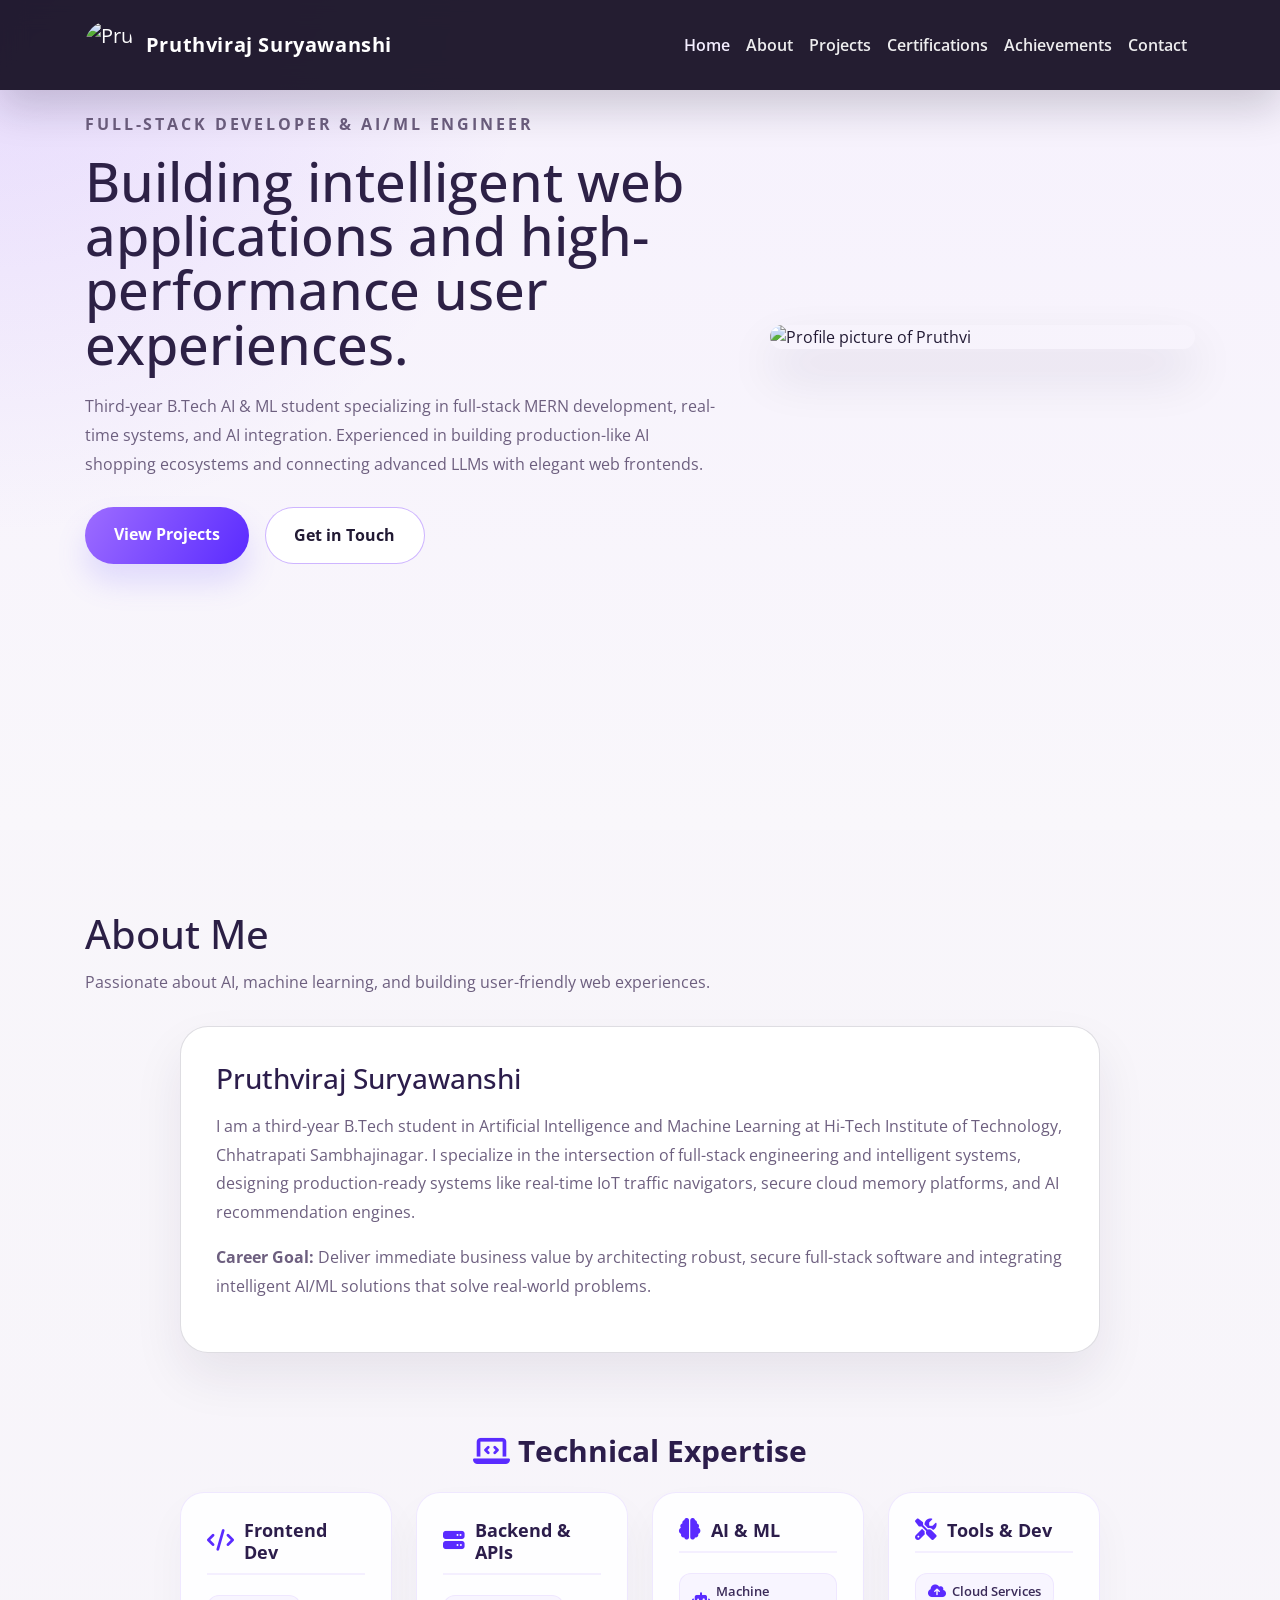
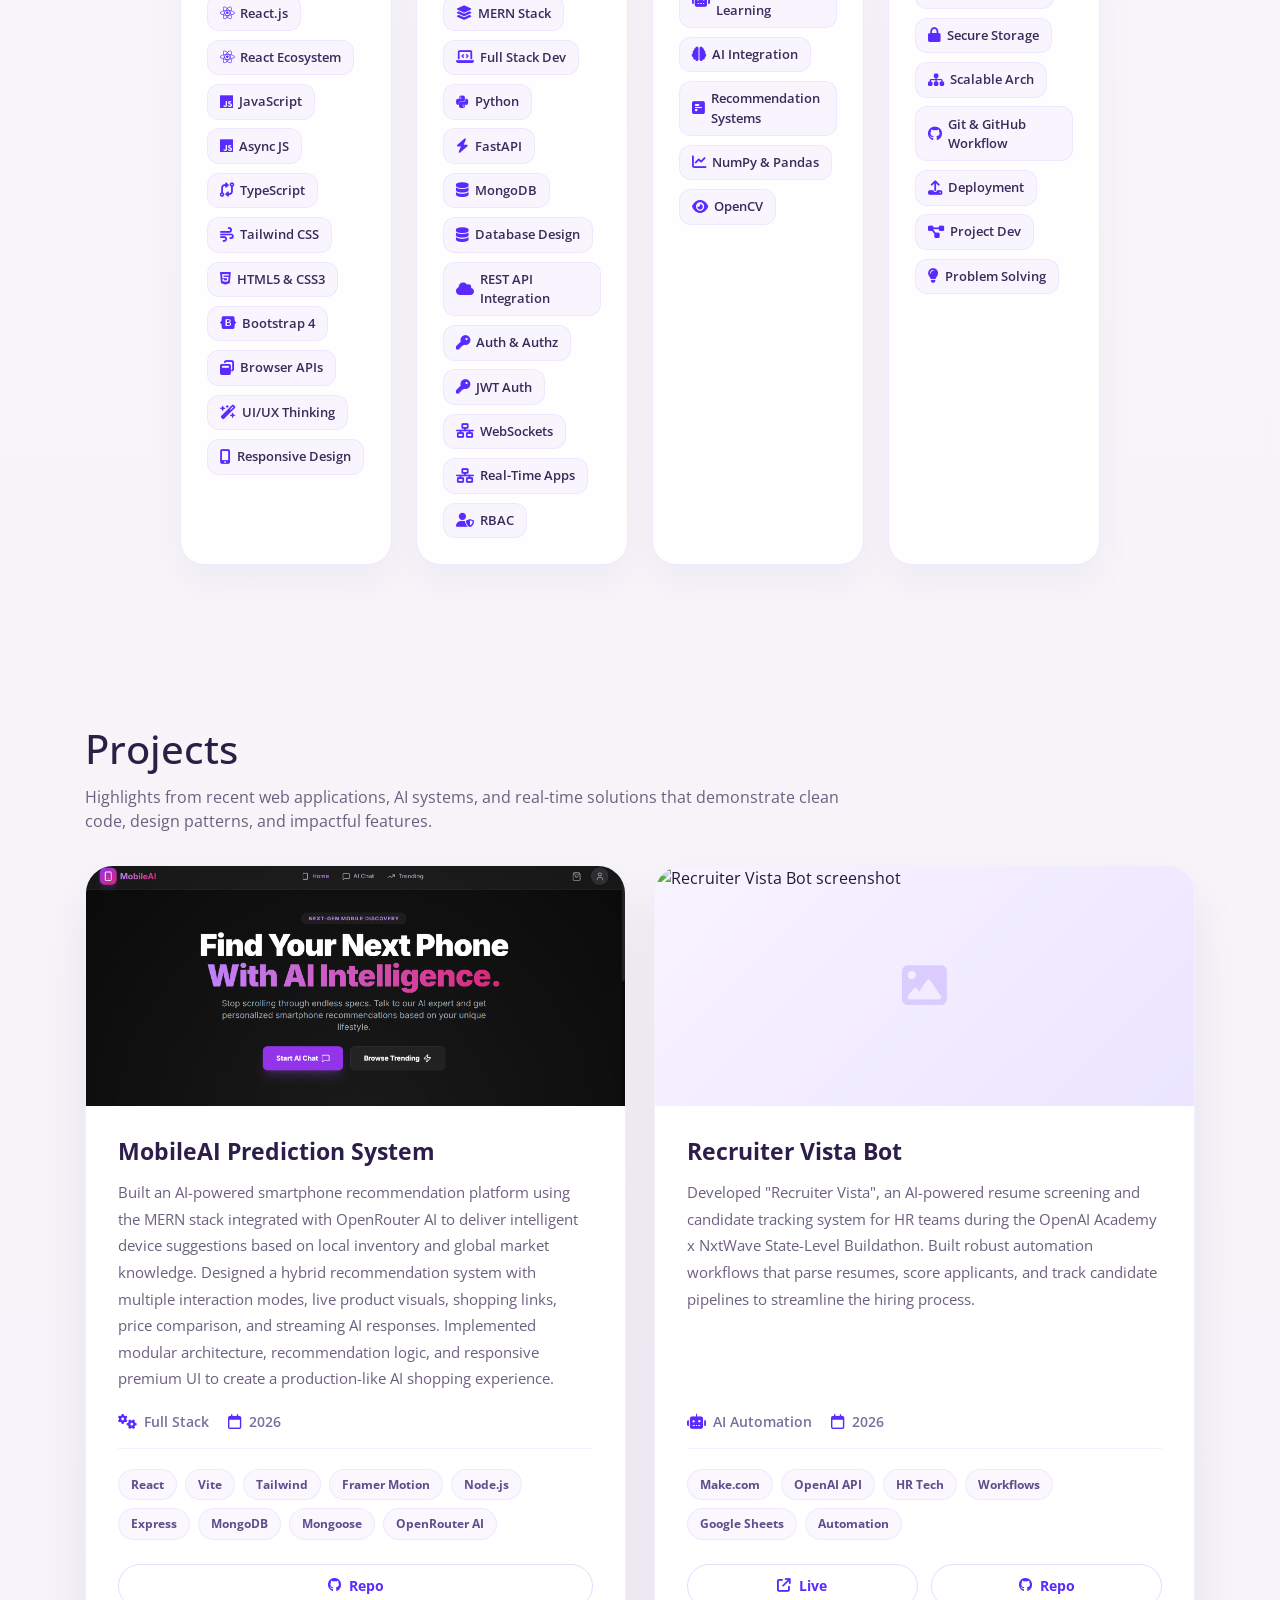
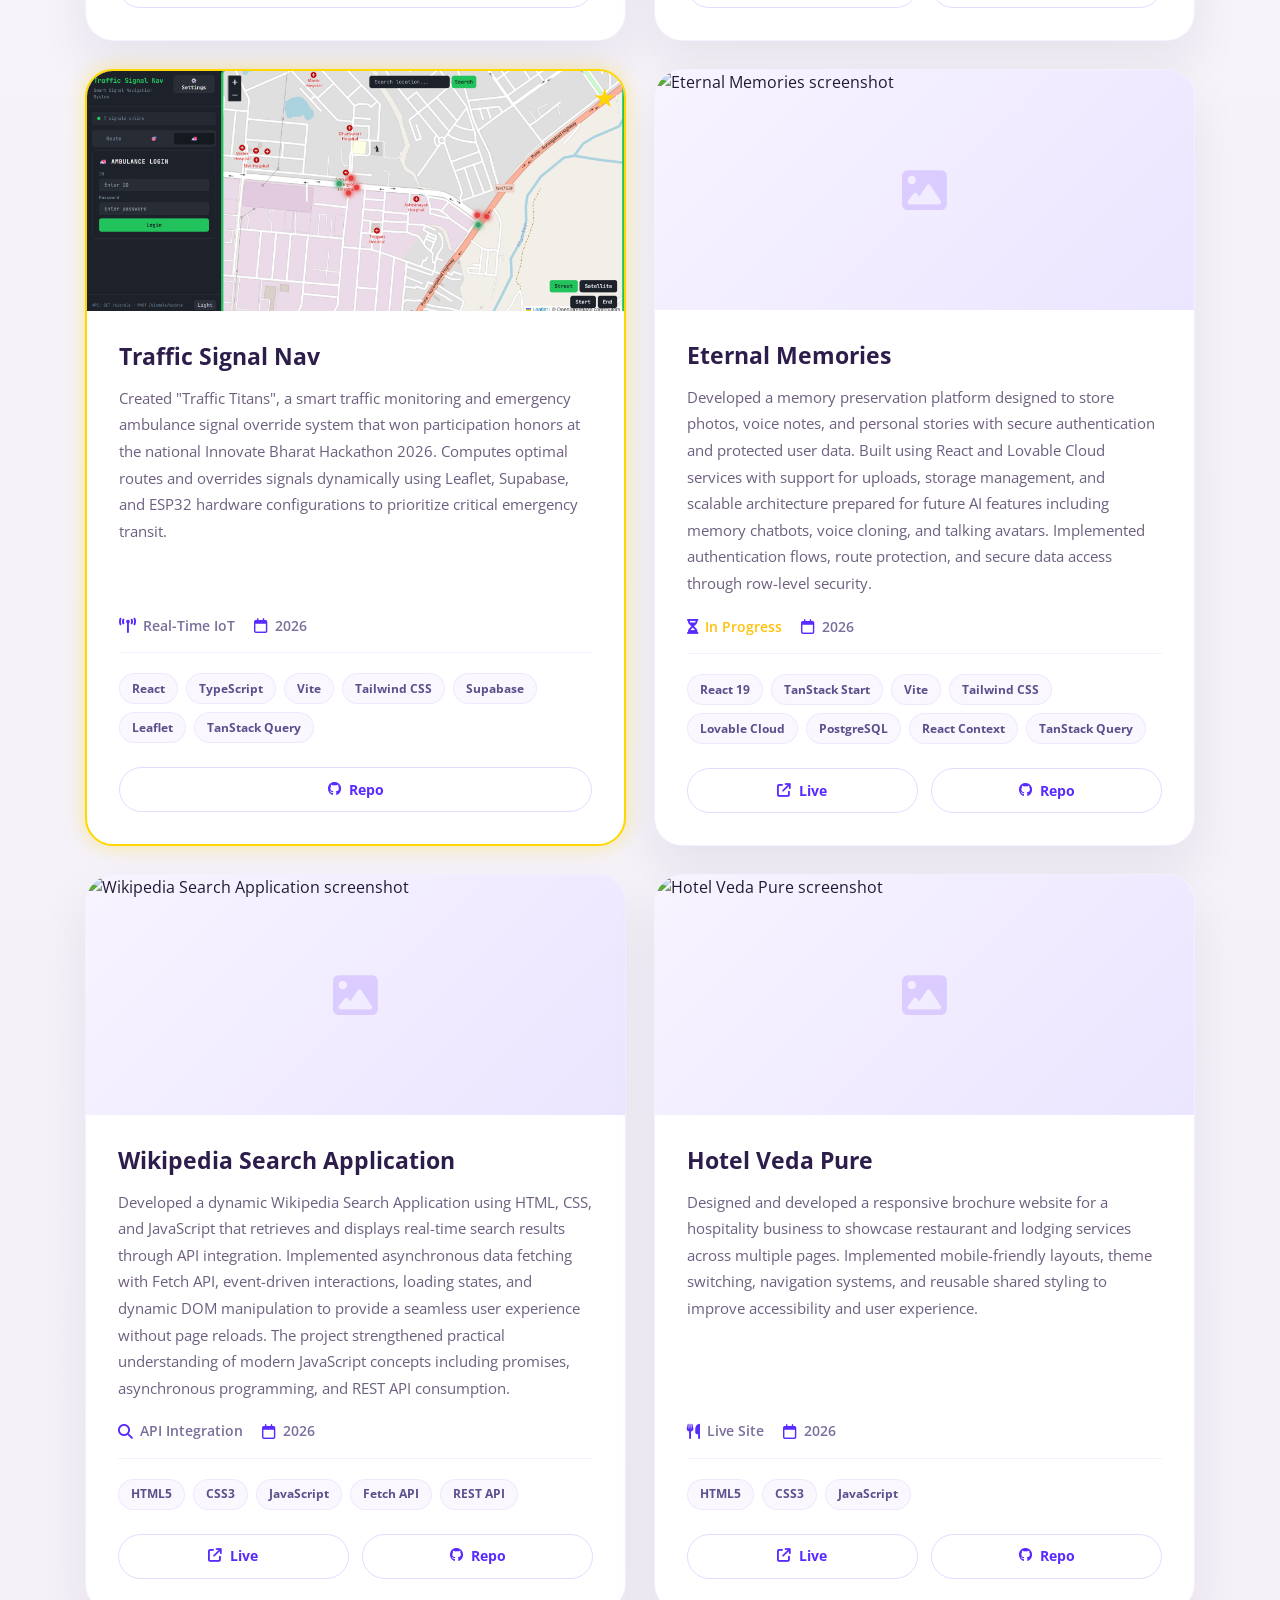
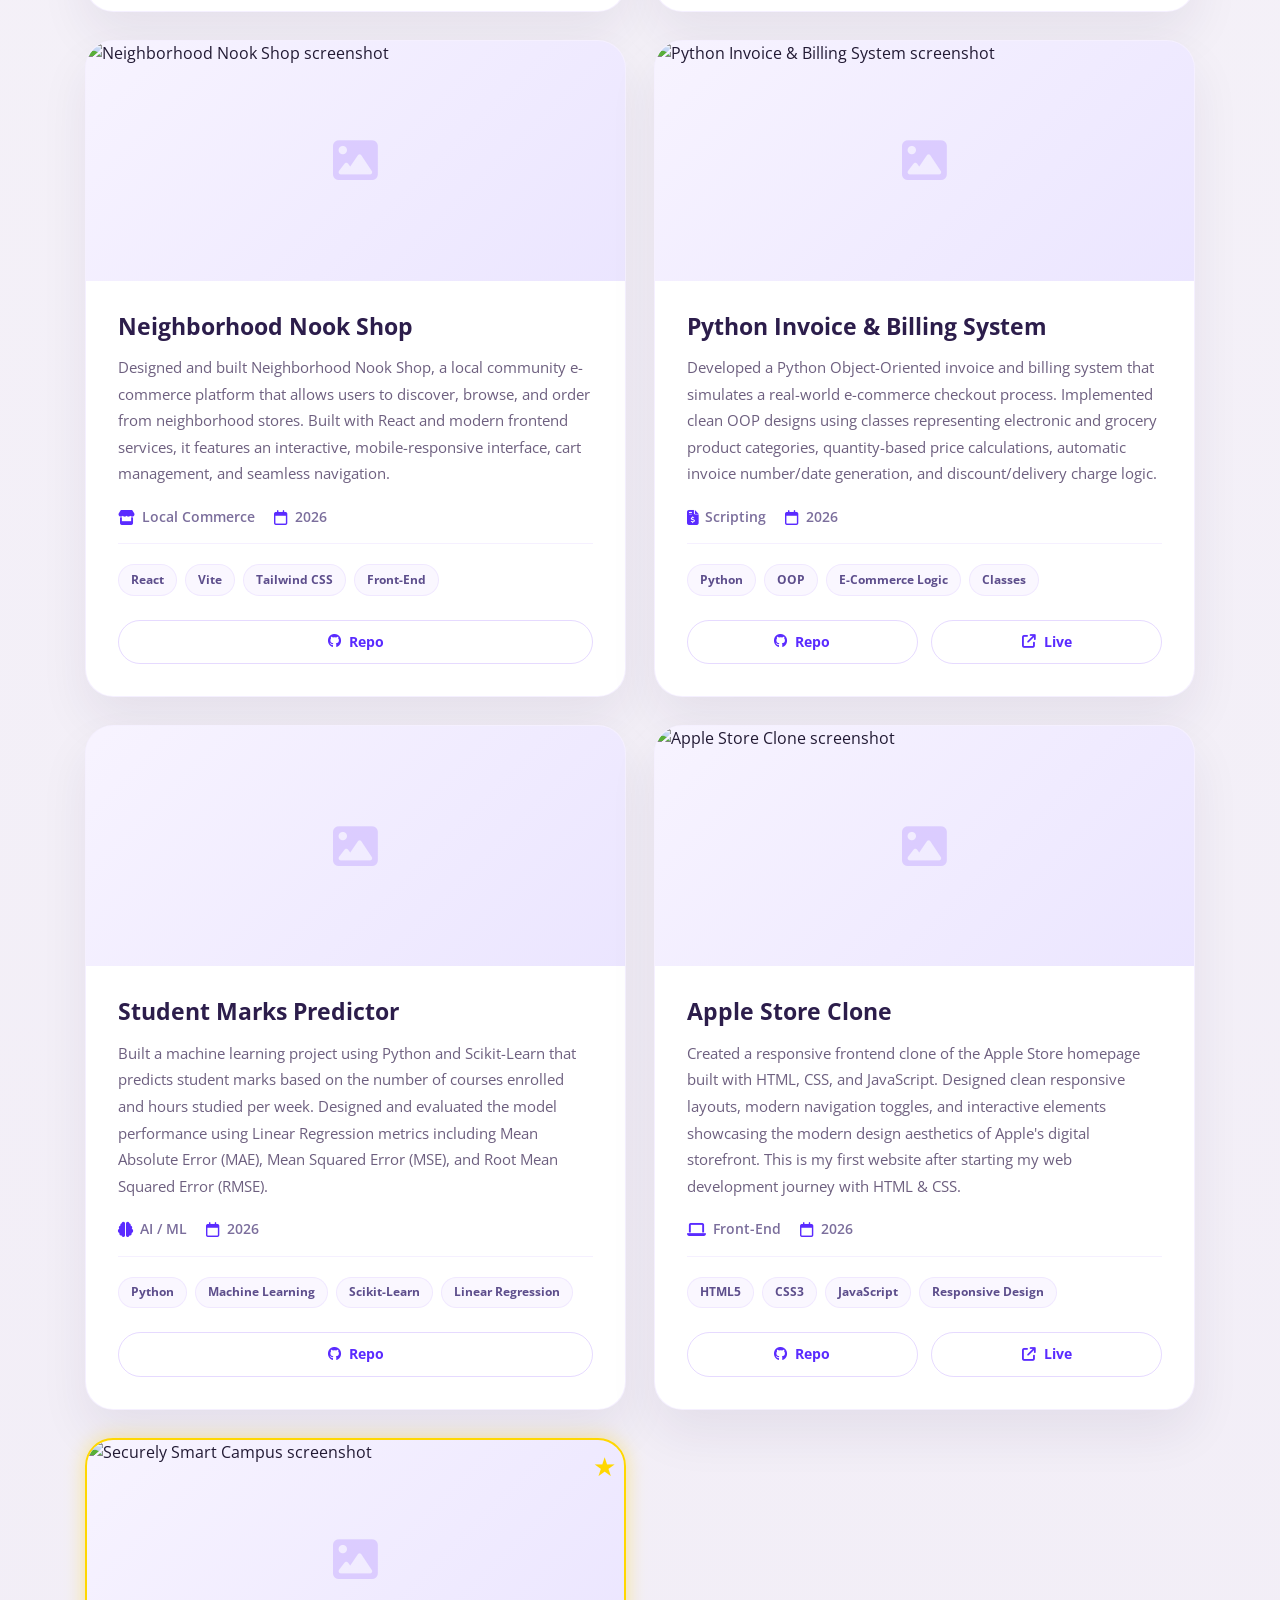
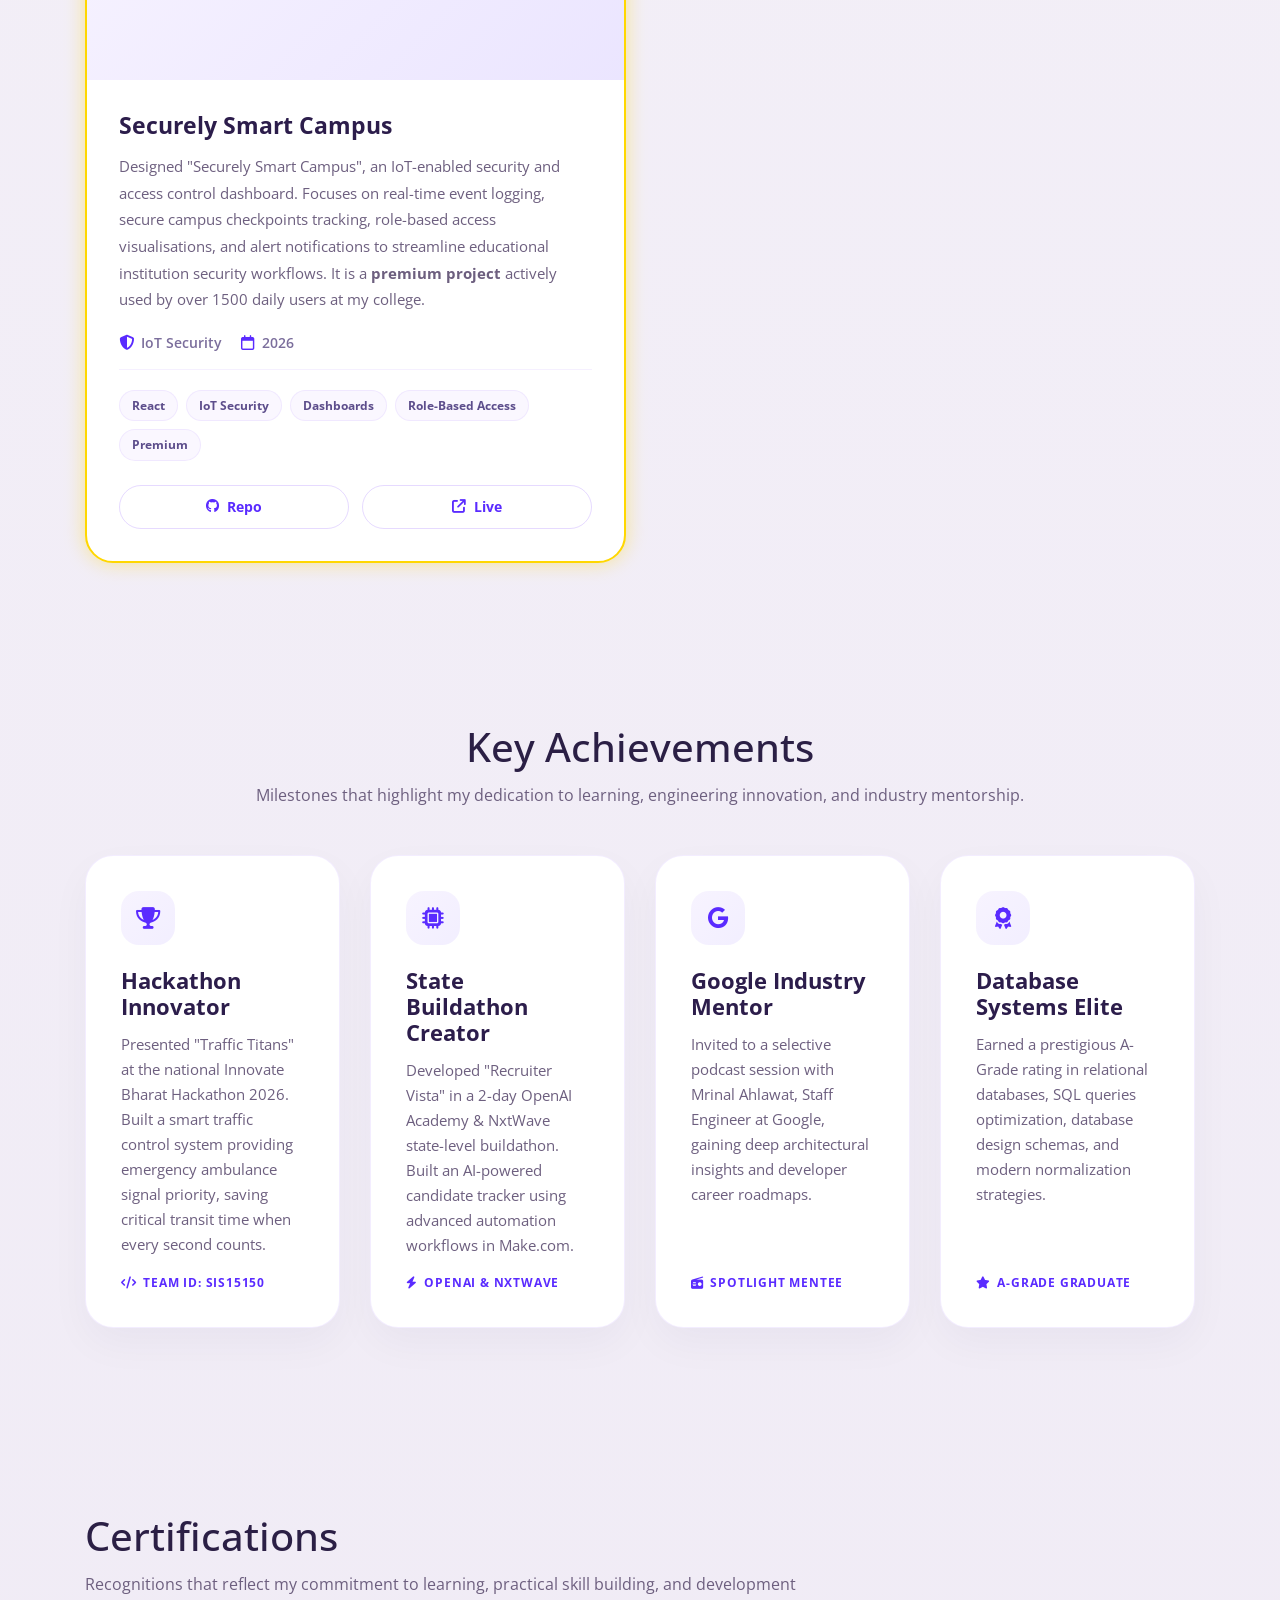
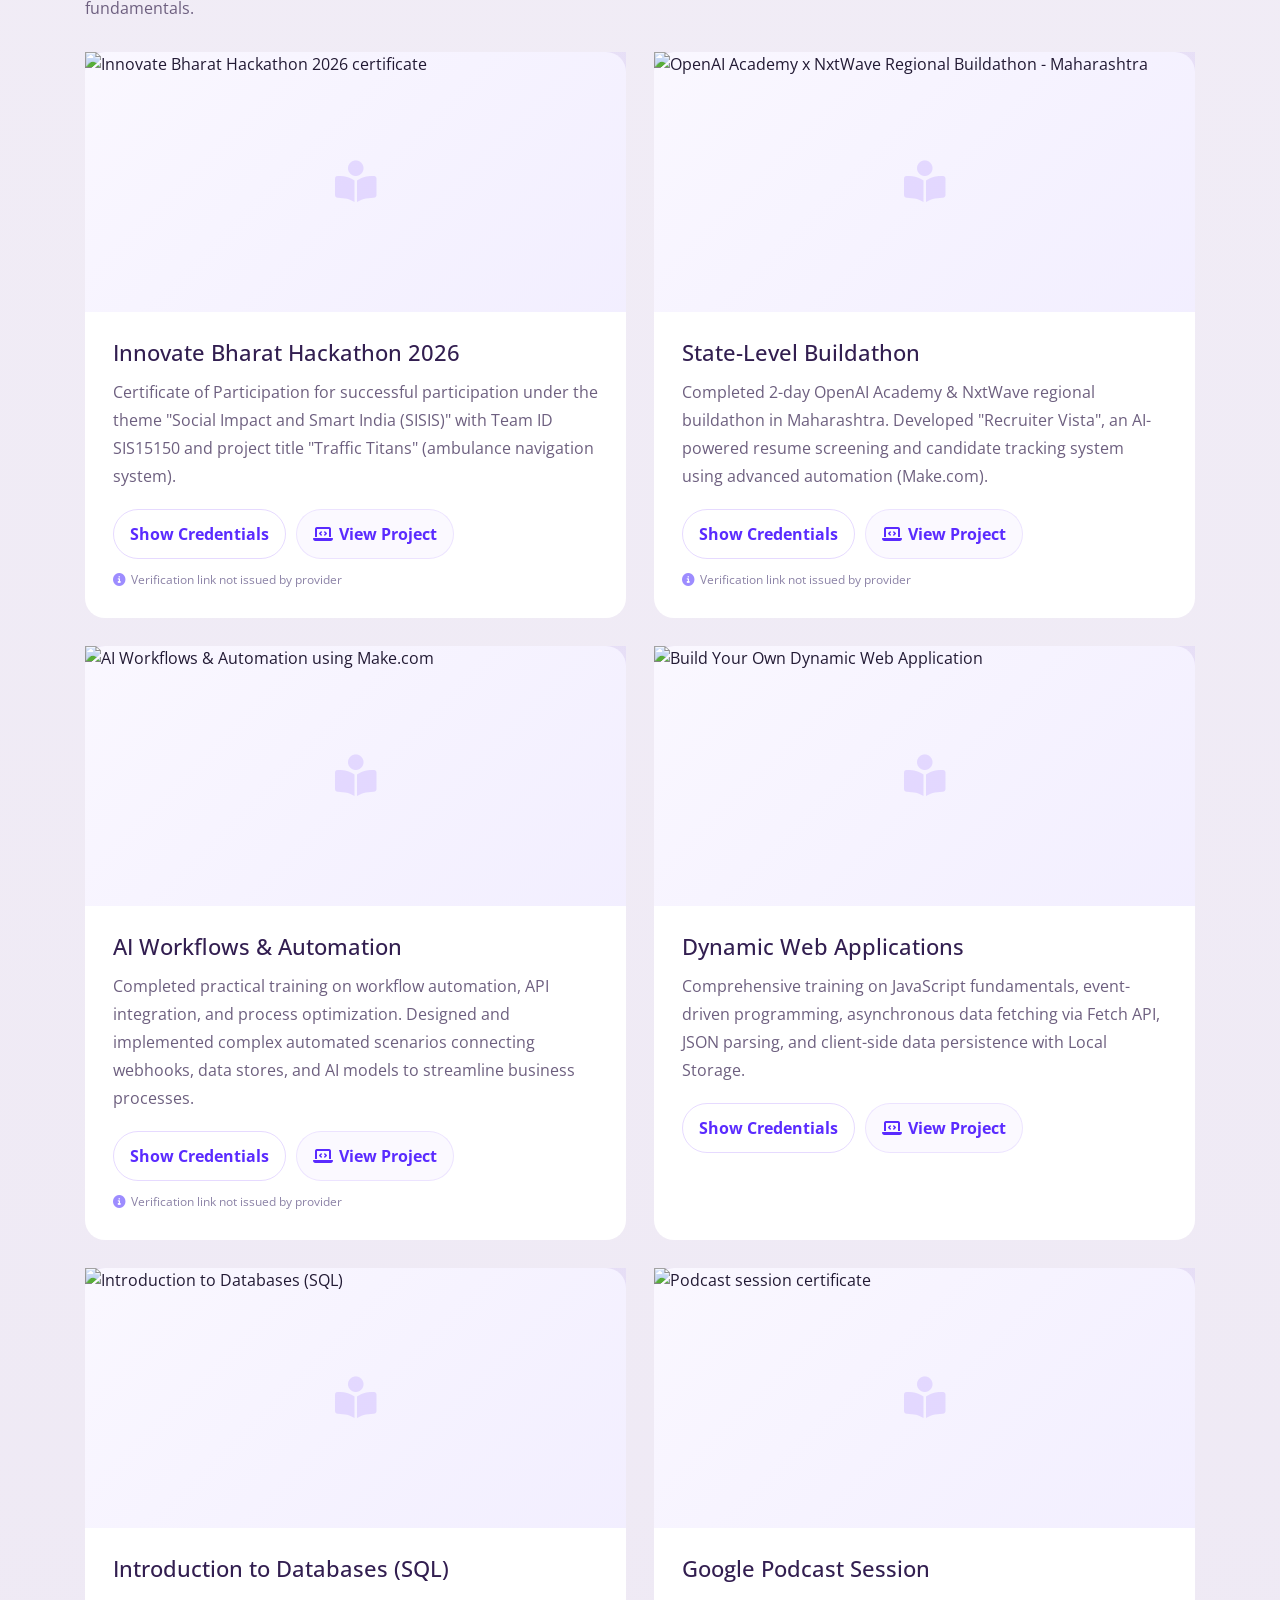
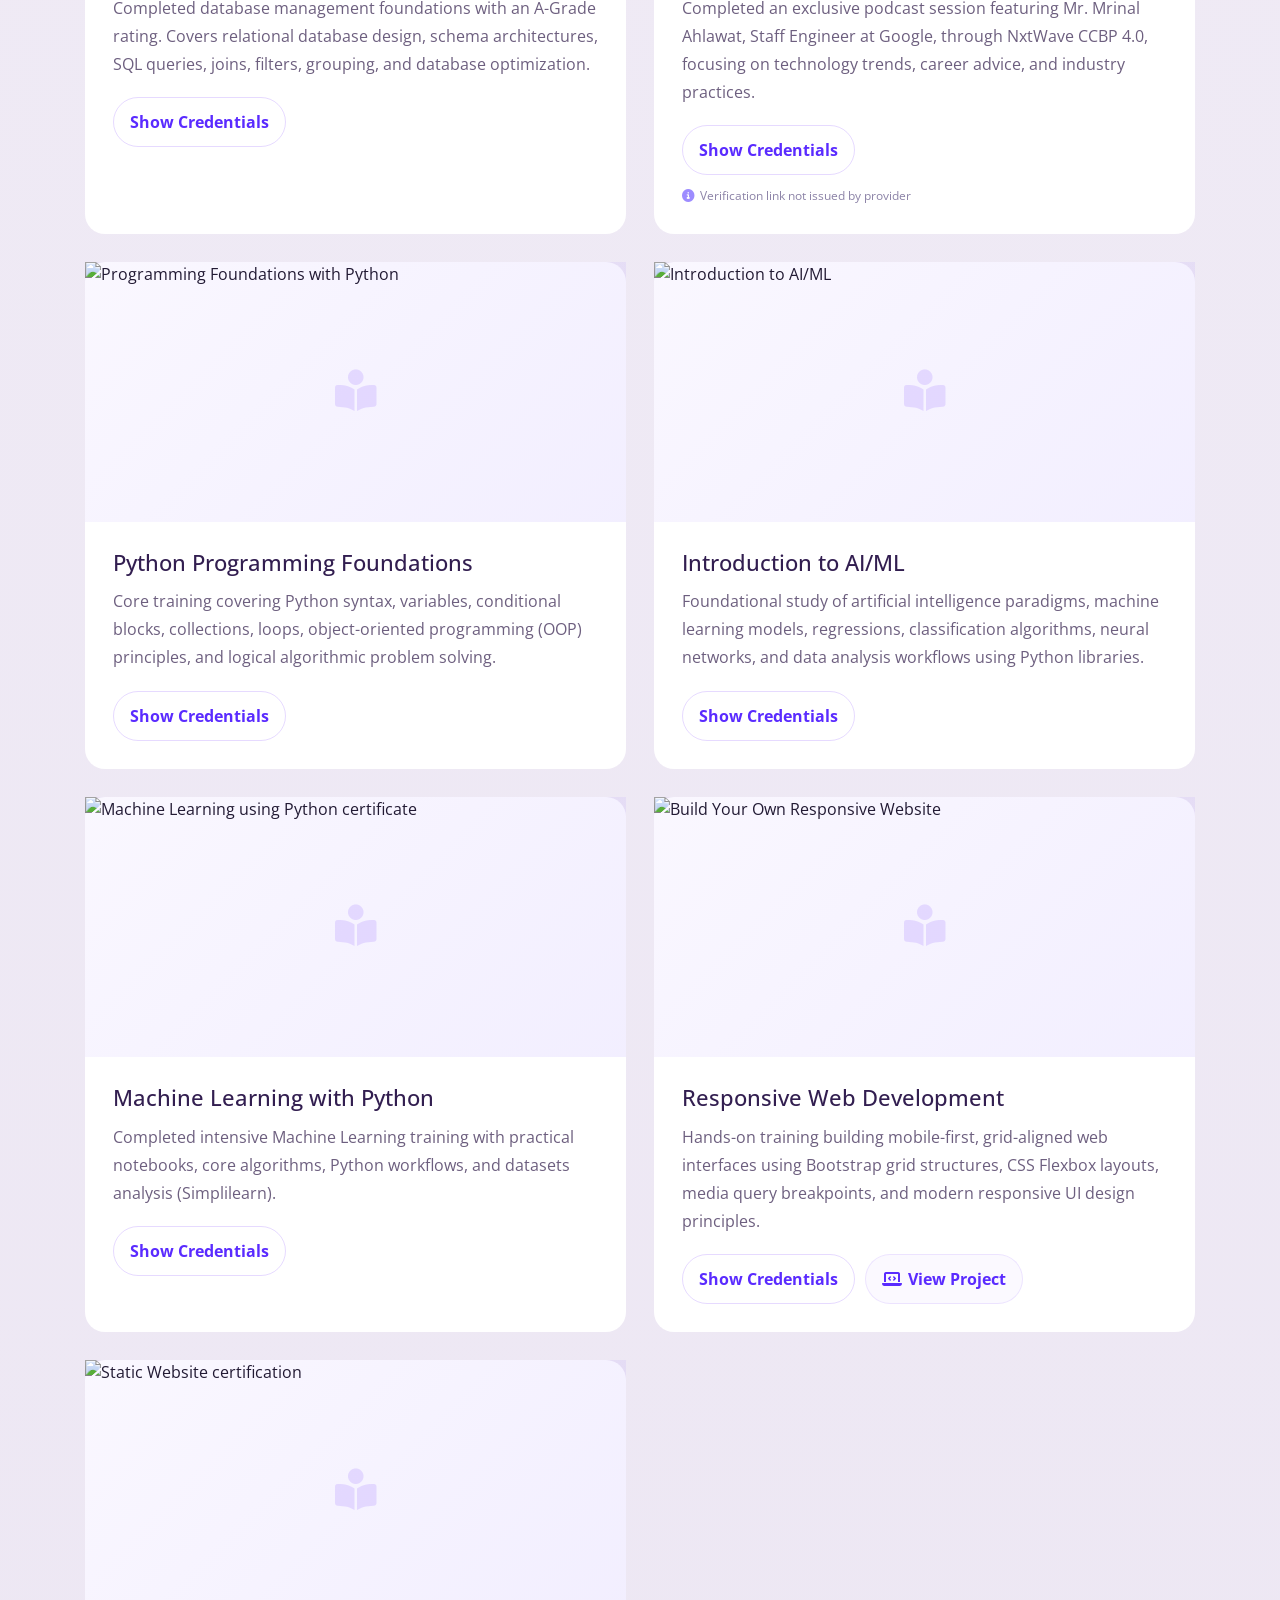
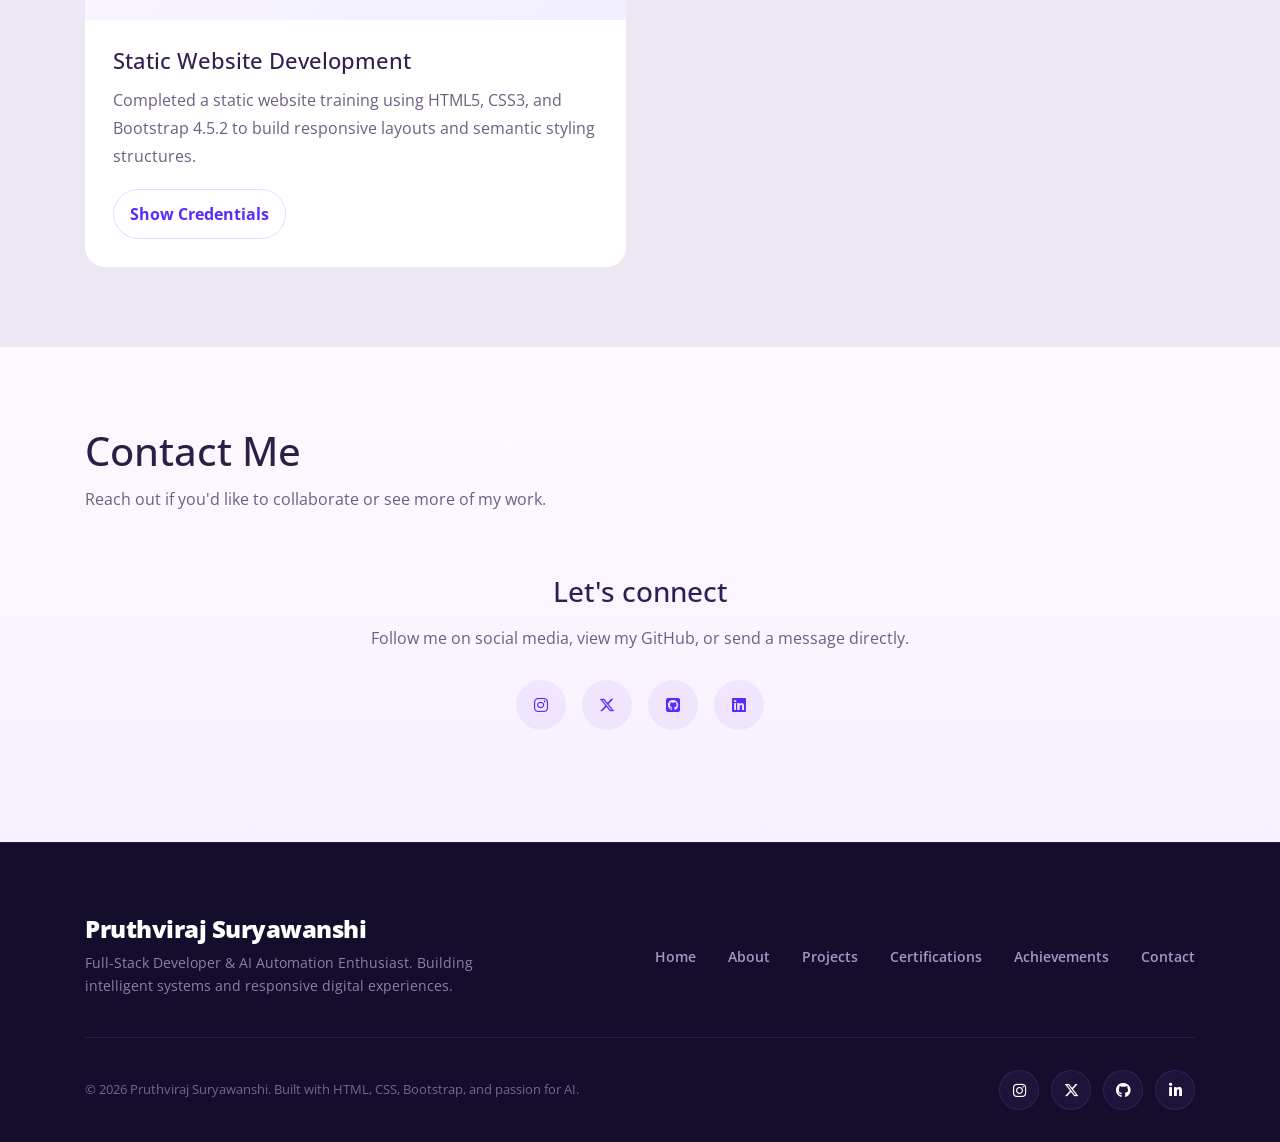
==== commit 66e7eb4e: "Add premium styling, certification updates, highlight animation, and main.js" ====
--- a/index.html
+++ b/index.html
@@ -230,7 +230,7 @@
                     </article>
 
                     <!-- 3. Traffic Signal Nav -->
-                    <article class="project-card" id="traffic-signal-nav">
+                    <article class="project-card premium" id="traffic-signal-nav">
                         <div class="project-image-wrapper">
                             <img src="images/traffic_signal.png" alt="Traffic Signal Nav screenshot" />
                         </div>
@@ -338,7 +338,7 @@
                     <!-- 7. Neighborhood Nook Shop -->
                     <article class="project-card" id="neighborhood-nook-shop">
                         <div class="project-image-wrapper">
-                            <img src="" alt="Neighborhood Nook Shop screenshot" />
+                            <img src="https://res.cloudinary.com/dv4e9ra84/image/upload/v1779701117/Screenshot_2026-05-25_145442_lm2dma.png" alt="Neighborhood Nook Shop screenshot" />
                         </div>
                         <div class="project-body">
                             <h3>Neighborhood Nook Shop</h3>
@@ -362,7 +362,7 @@
                     <!-- 8. Python Invoice & Billing System -->
                     <article class="project-card" id="python-invoice-billing-system">
                         <div class="project-image-wrapper">
-                            <img src="" alt="Python Invoice & Billing System screenshot" />
+                            <img src="https://res.cloudinary.com/dv4e9ra84/image/upload/v1779701335/Screenshot_2026-05-25_145757_xs6mfv.png" alt="Python Invoice & Billing System screenshot" />
                         </div>
                         <div class="project-body">
                             <h3>Python Invoice & Billing System</h3>
@@ -379,6 +379,7 @@
                             </div>
                             <div class="project-links">
                                 <a href="https://github.com/Pruthvirajsuryawanshi/python-invoice-billing-system" target="_blank"><i class="fa-brands fa-github"></i> Repo</a>
+                                <a href="https://pruthvirajsuryawanshi.github.io/python-invoice-billing-system/" target="_blank"><i class="fa-solid fa-arrow-up-right-from-square"></i> Live</a>
                             </div>
                         </div>
                     </article>
@@ -410,11 +411,11 @@
                     <!-- 10. Apple Store Clone -->
                     <article class="project-card" id="apple-store-clone">
                         <div class="project-image-wrapper">
-                            <img src="" alt="Apple Store Clone screenshot" />
+                            <img src="https://res.cloudinary.com/dv4e9ra84/image/upload/v1779701539/Screenshot_2026-05-25_150209_um0p8c.png" alt="Apple Store Clone screenshot" />
                         </div>
                         <div class="project-body">
                             <h3>Apple Store Clone</h3>
-                            <p>Created a responsive frontend clone of the Apple Store homepage built with HTML, CSS, and JavaScript. Designed clean responsive layouts, modern navigation toggles, and interactive elements showcasing the modern design aesthetics of Apple's digital storefront.</p>
+                            <p>Created a responsive frontend clone of the Apple Store homepage built with HTML, CSS, and JavaScript. Designed clean responsive layouts, modern navigation toggles, and interactive elements showcasing the modern design aesthetics of Apple's digital storefront. This is my first website after starting my web development journey with HTML & CSS.</p>
                             <div class="project-meta">
                                 <span class="meta-item"><i class="fa-solid fa-laptop"></i> Front-End</span>
                                 <span class="meta-item"><i class="fa-regular fa-calendar"></i> 2026</span>
@@ -427,18 +428,19 @@
                             </div>
                             <div class="project-links">
                                 <a href="https://github.com/Pruthvirajsuryawanshi/apple.com-clone-website" target="_blank"><i class="fa-brands fa-github"></i> Repo</a>
+                                <a href="https://pruthvirajsuryawanshi.github.io/apple.com-clone-website/" target="_blank"><i class="fa-solid fa-arrow-up-right-from-square"></i> Live</a>
                             </div>
                         </div>
                     </article>
 
                     <!-- 11. Securely Smart Campus -->
-                    <article class="project-card" id="securely-smart-campus">
-                        <div class="project-image-wrapper">
-                            <img src="" alt="Securely Smart Campus screenshot" />
+                    <article class="project-card premium" id="securely-smart-campus">
+                        <div class="project-image-wrapper">
+                            <img src="https://res.cloudinary.com/dv4e9ra84/image/upload/v1779701893/Screenshot_2026-05-25_150800_qgtyqn.png" alt="Securely Smart Campus screenshot" />
                         </div>
                         <div class="project-body">
                             <h3>Securely Smart Campus</h3>
-                            <p>Designed "Securely Smart Campus", an IoT-enabled security and access control dashboard. Focuses on real-time event logging, secure campus checkpoints tracking, role-based access visualisations, and alert notifications to streamline educational institution security workflows.</p>
+                            <p>Designed "Securely Smart Campus", an IoT-enabled security and access control dashboard. Focuses on real-time event logging, secure campus checkpoints tracking, role-based access visualisations, and alert notifications to streamline educational institution security workflows. It is a <strong>premium project</strong> actively used by over 1500 daily users at my college.</p>
                             <div class="project-meta">
                                 <span class="meta-item"><i class="fa-solid fa-shield-halved"></i> IoT Security</span>
                                 <span class="meta-item"><i class="fa-regular fa-calendar"></i> 2026</span>
@@ -447,10 +449,11 @@
                                 <span class="tech-tag">React</span>
                                 <span class="tech-tag">IoT Security</span>
                                 <span class="tech-tag">Dashboards</span>
-                                <span class="tech-tag">Role-Based Access</span>
+                                <span class="tech-tag">Role-Based Access</span> <span class="tech-tag premium">Premium</span>
                             </div>
                             <div class="project-links">
                                 <a href="https://github.com/Pruthvirajsuryawanshi/securely-smart-campus" target="_blank"><i class="fa-brands fa-github"></i> Repo</a>
+                                <a href="https://securely-smart-campus.netlify.app/" target="_blank"><i class="fa-solid fa-arrow-up-right-from-square"></i> Live</a>
                             </div>
                         </div>
                     </article>
--- a/Style.css
+++ b/Style.css
@@ -427,19 +427,48 @@
     flex-direction: column;
 }
 
-.project-card:hover {
-    transform: translateY(-6px);
-    box-shadow: 0 30px 60px rgba(157, 108, 255, 0.14);
-    border-color: rgba(157, 108, 255, 0.35);
+.project-card.premium {
+    border: 2px solid #ffd700;
+    box-shadow: 0 0 20px rgba(255, 215, 0, 0.4);
+    position: relative;
+    overflow: hidden;
+}
+
+.project-card.premium::before {
+    content: "\2605";
+    /* Unicode star */
+    position: absolute;
+    top: 8px;
+    right: 8px;
+    font-size: 1.6rem;
+    color: #ffd700;
+    z-index: 2;
+    pointer-events: none;
+}
+
+transform: translateY(-6px);
+box-shadow: 0 30px 60px rgba(157, 108, 255, 0.14);
+border-color: rgba(157, 108, 255, 0.35);
 }
 
 .certification-card,
 .contact-card {
-    border-radius: 28px;
+    border-radius: 20px;
     overflow: hidden;
     box-shadow: 0 24px 50px rgba(36, 27, 66, 0.09);
     background: #ffffff;
-}
+    border: 1px solid #ffffff;
+}
+
+.certification-card {
+    background: #ffffff;
+    display: flex;
+    flex-direction: column;
+    height: 100%;
+    border-radius: 20px;
+}
+
+
 
 .project-image-wrapper {
     width: 100%;
@@ -496,7 +525,7 @@
 
 .certification-image-wrapper {
     width: 100%;
-    height: 220px;
+    height: 260px;
     overflow: hidden;
     position: relative;
     background: linear-gradient(135deg, rgba(157, 108, 255, 0.05) 0%, rgba(90, 43, 255, 0.08) 100%);
@@ -556,9 +585,29 @@
 
 .certification-body {
     padding: 1.75rem;
+    flex-grow: 1;
 }
 
 .project-card h3 {
+    margin-top: 0;
+    margin-bottom: 0.85rem;
+    font-size: 1.45rem;
+    font-weight: 700;
+    color: #2c1d4b;
+    transition: color 0.3s ease;
+}
+
+.project-card.highlight {
+    animation: pulseHighlight 2.5s ease-out;
+}
+
+@keyframes pulseHighlight {
+    0% { box-shadow: 0 0 0 0 rgba(255,215,0,0.7); }
+    50% { box-shadow: 0 0 15px 5px rgba(255,215,0,0.4); }
+    100% { box-shadow: 0 0 0 0 rgba(255,215,0,0); }
+}
+
+
     margin-top: 0;
     margin-bottom: 0.85rem;
     font-size: 1.45rem;
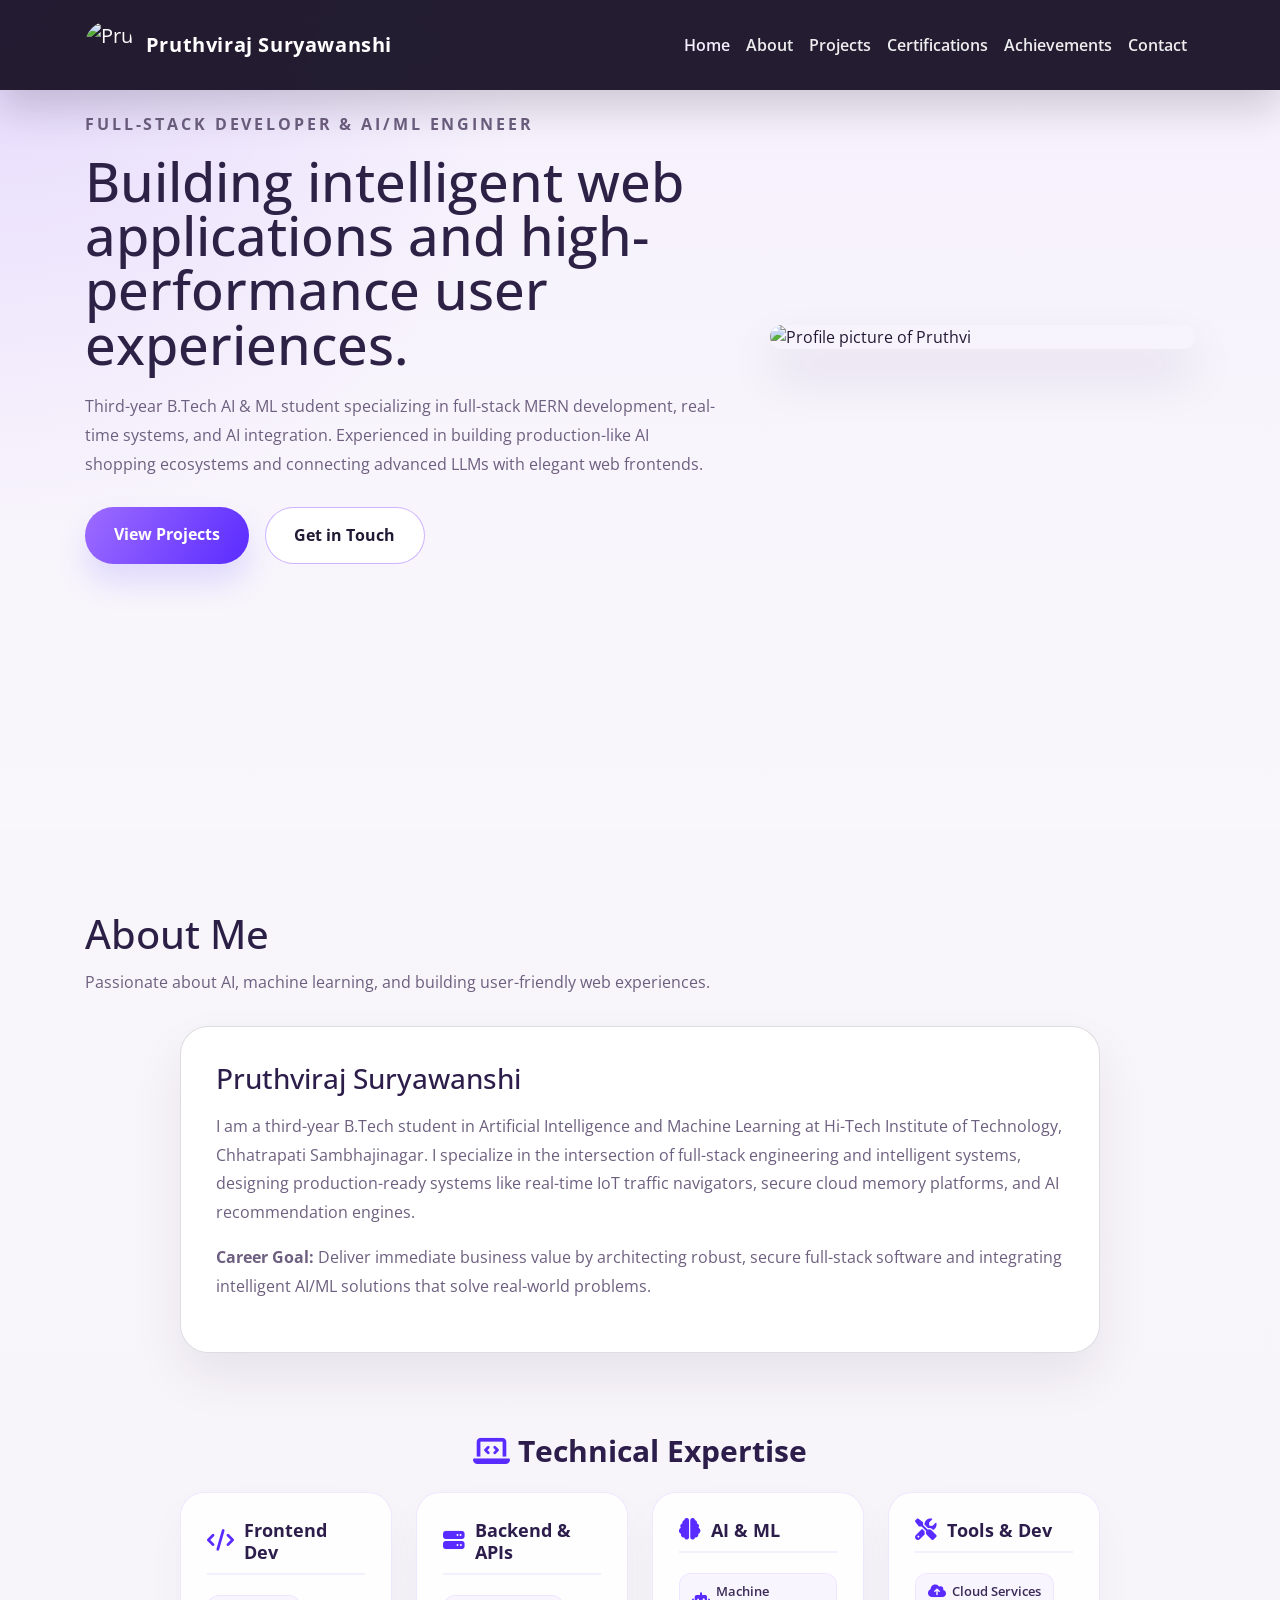
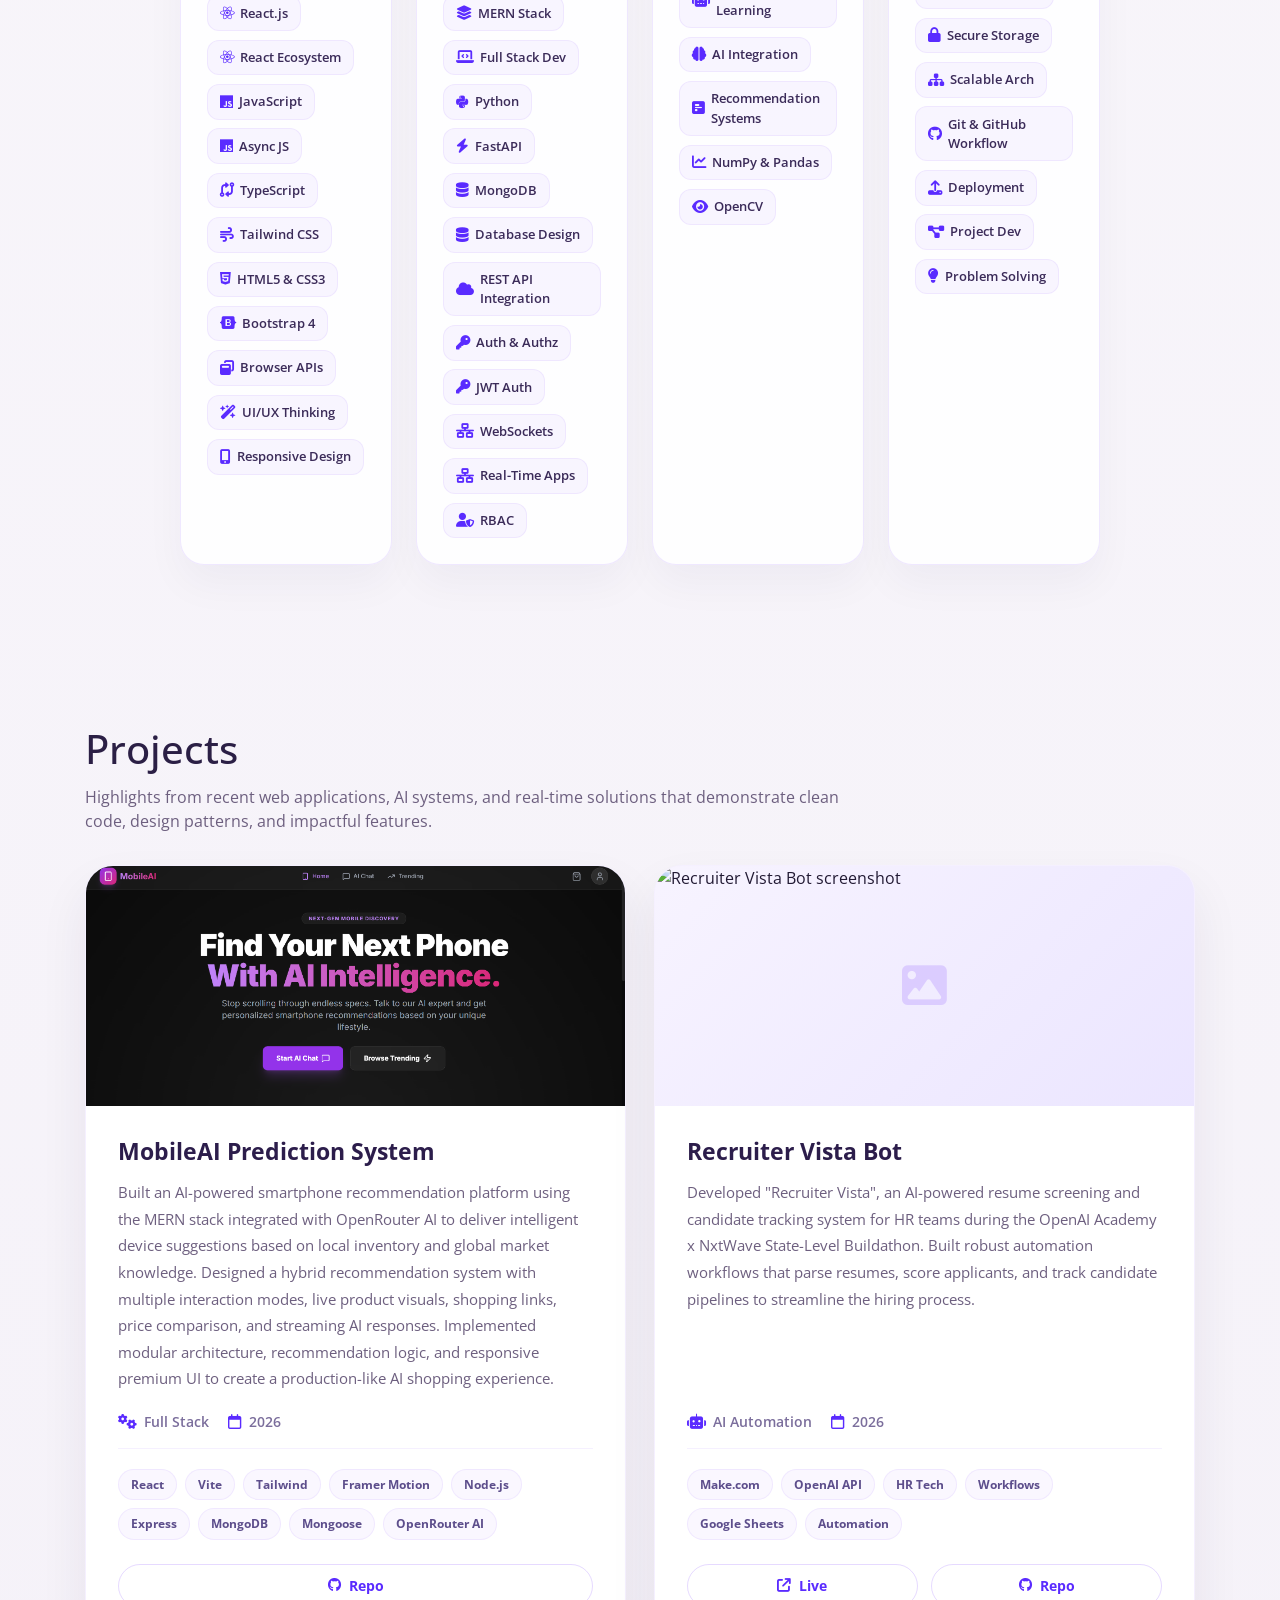
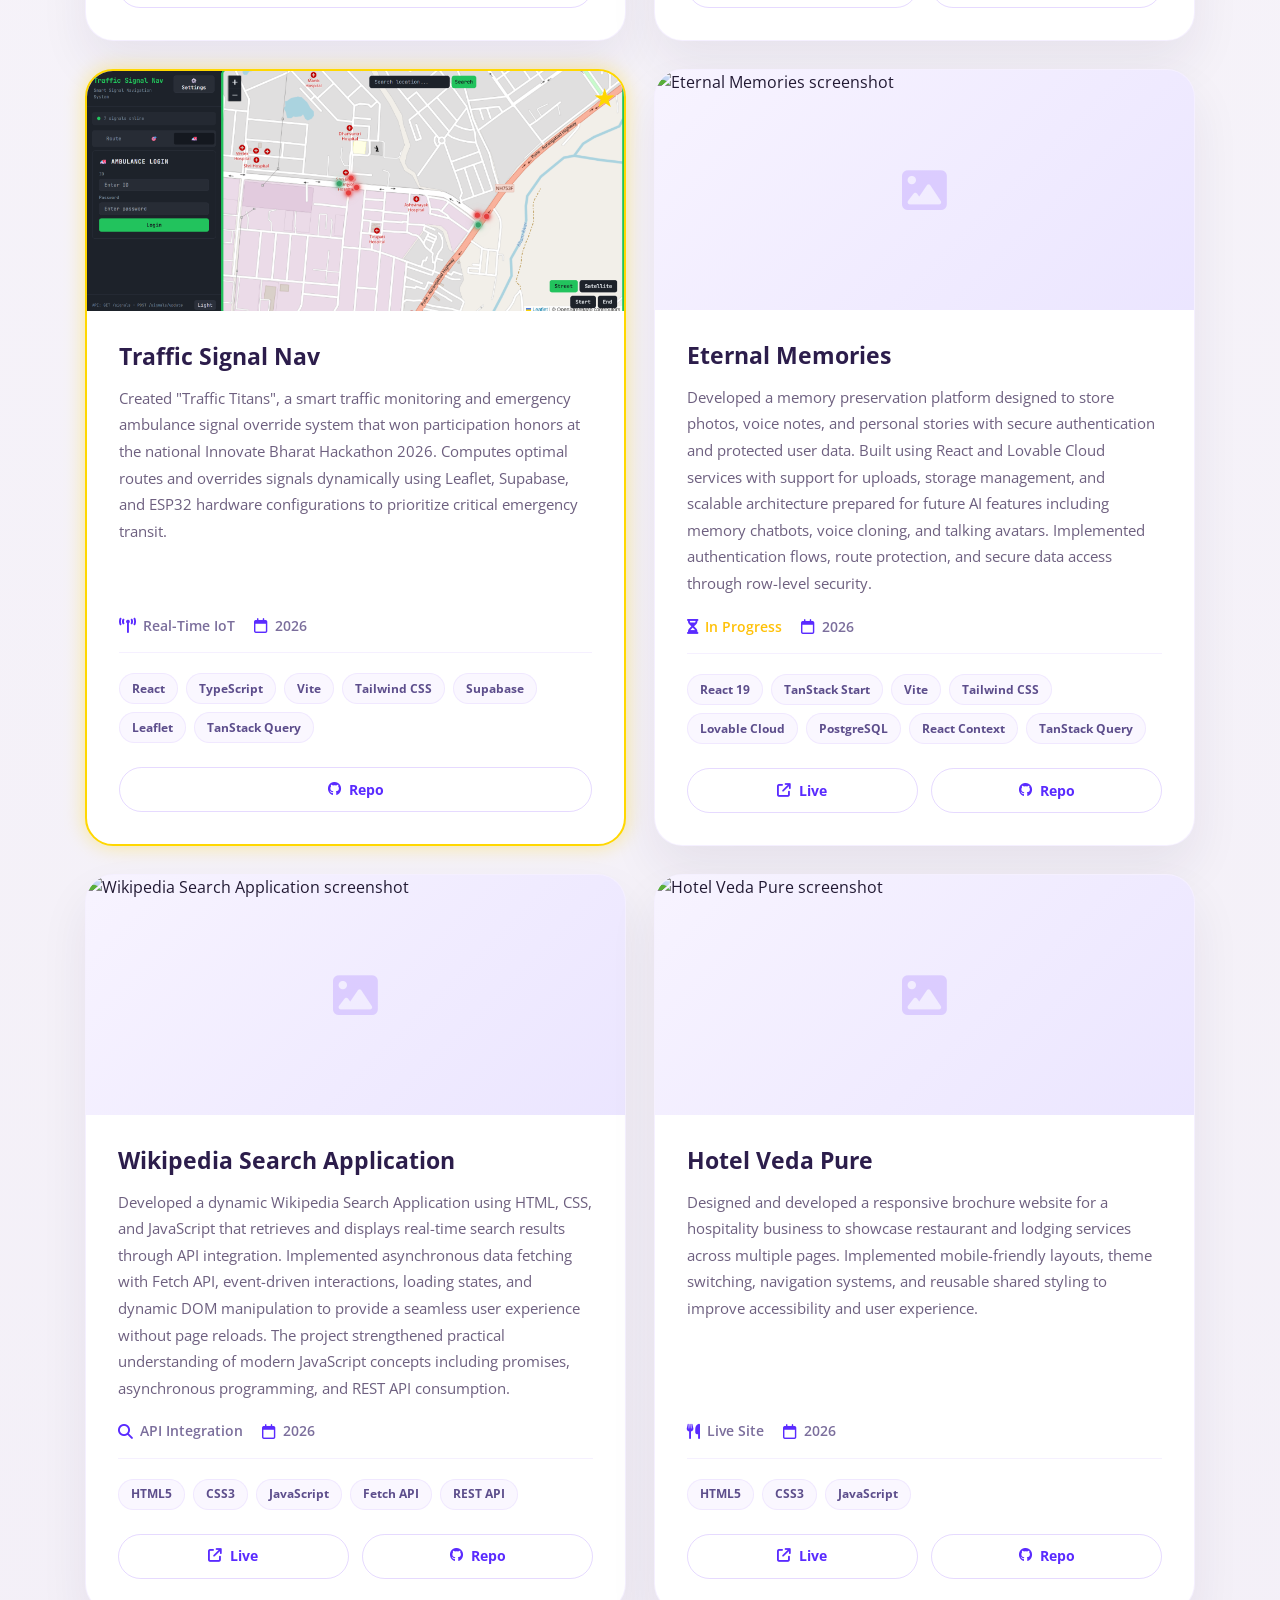
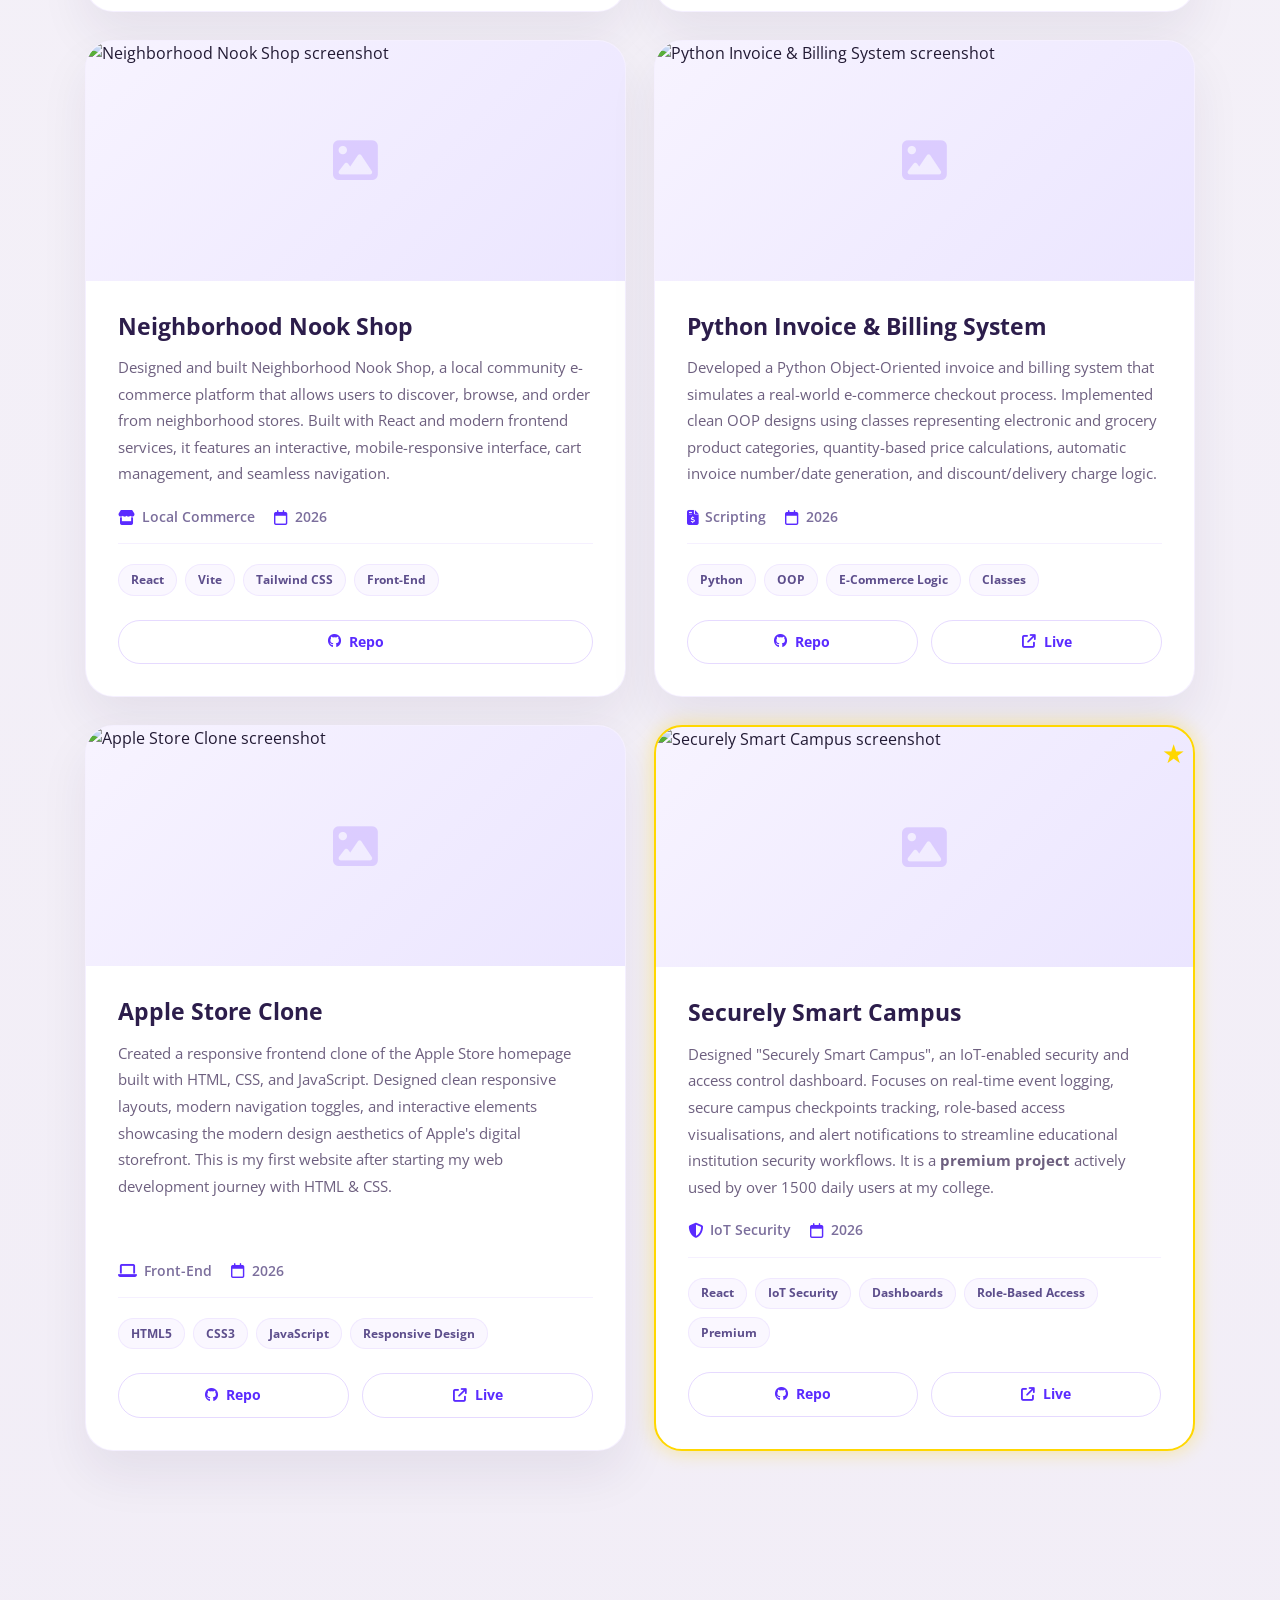
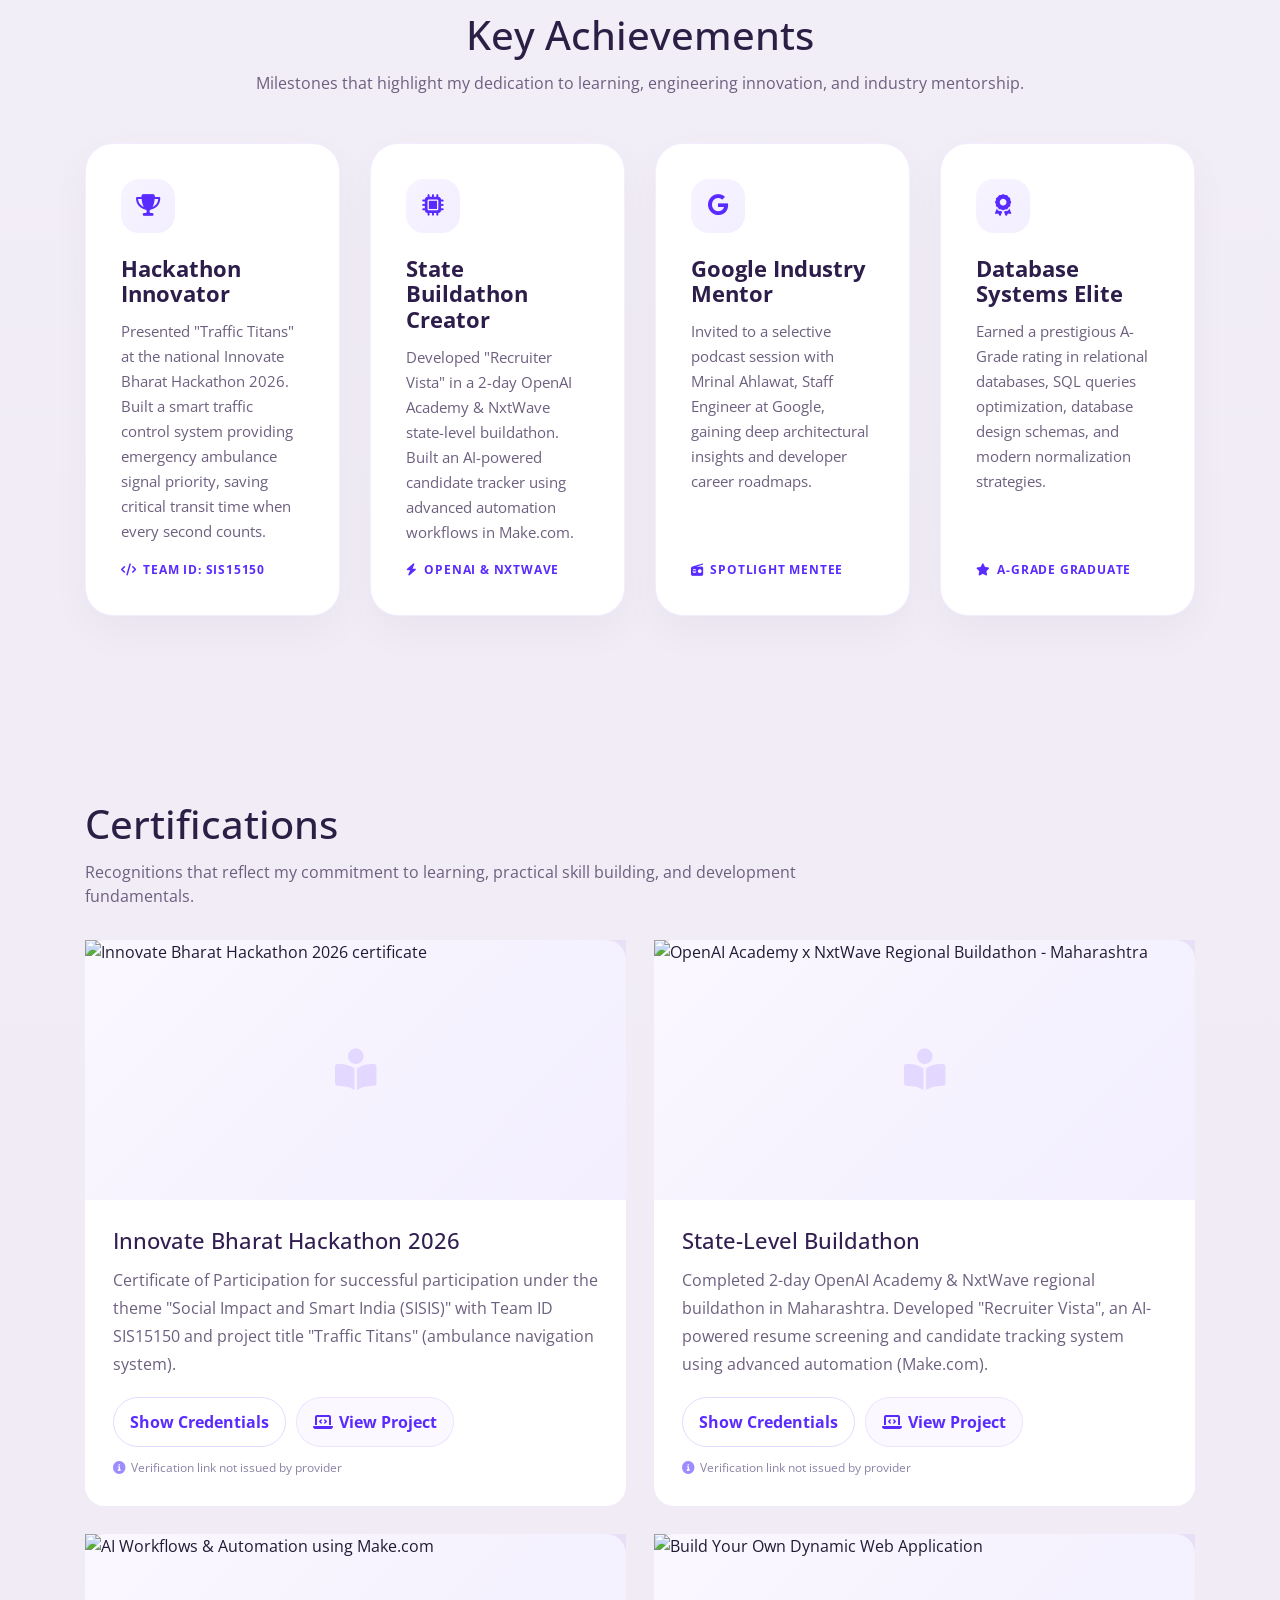
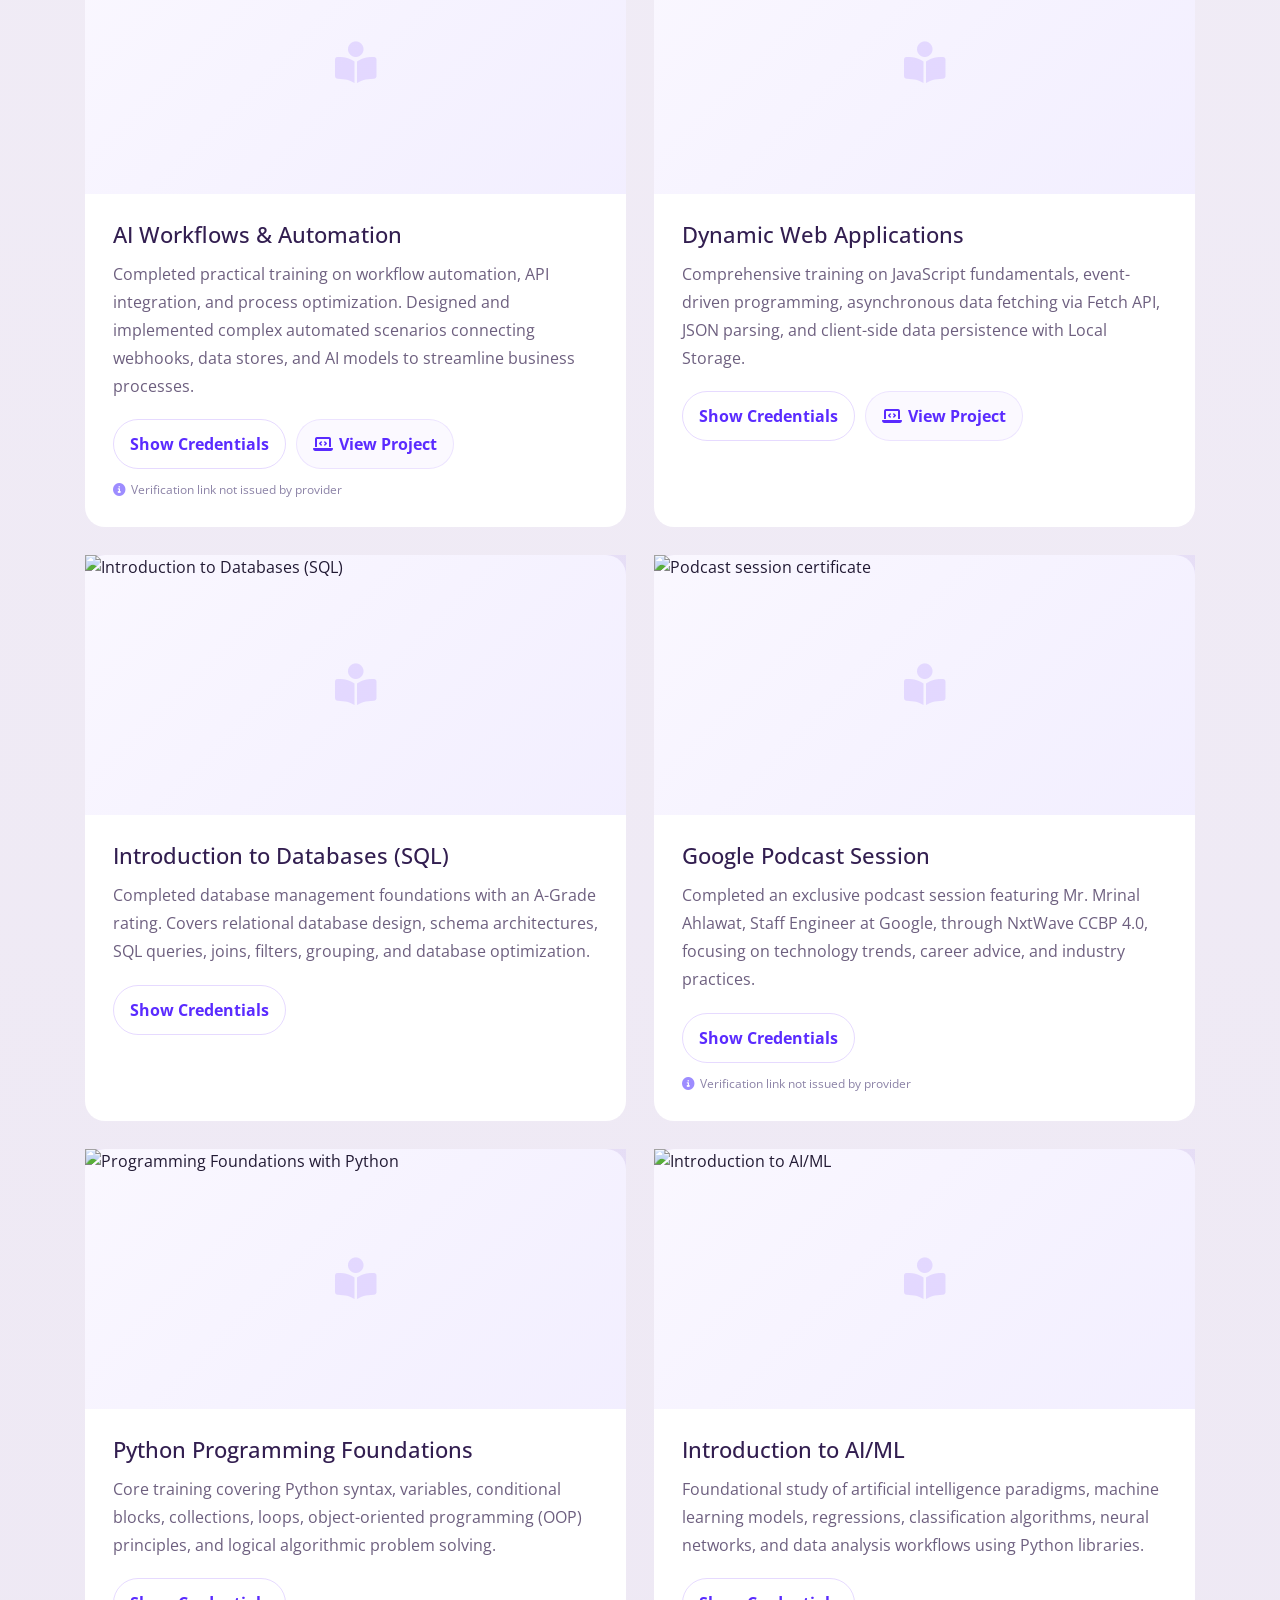
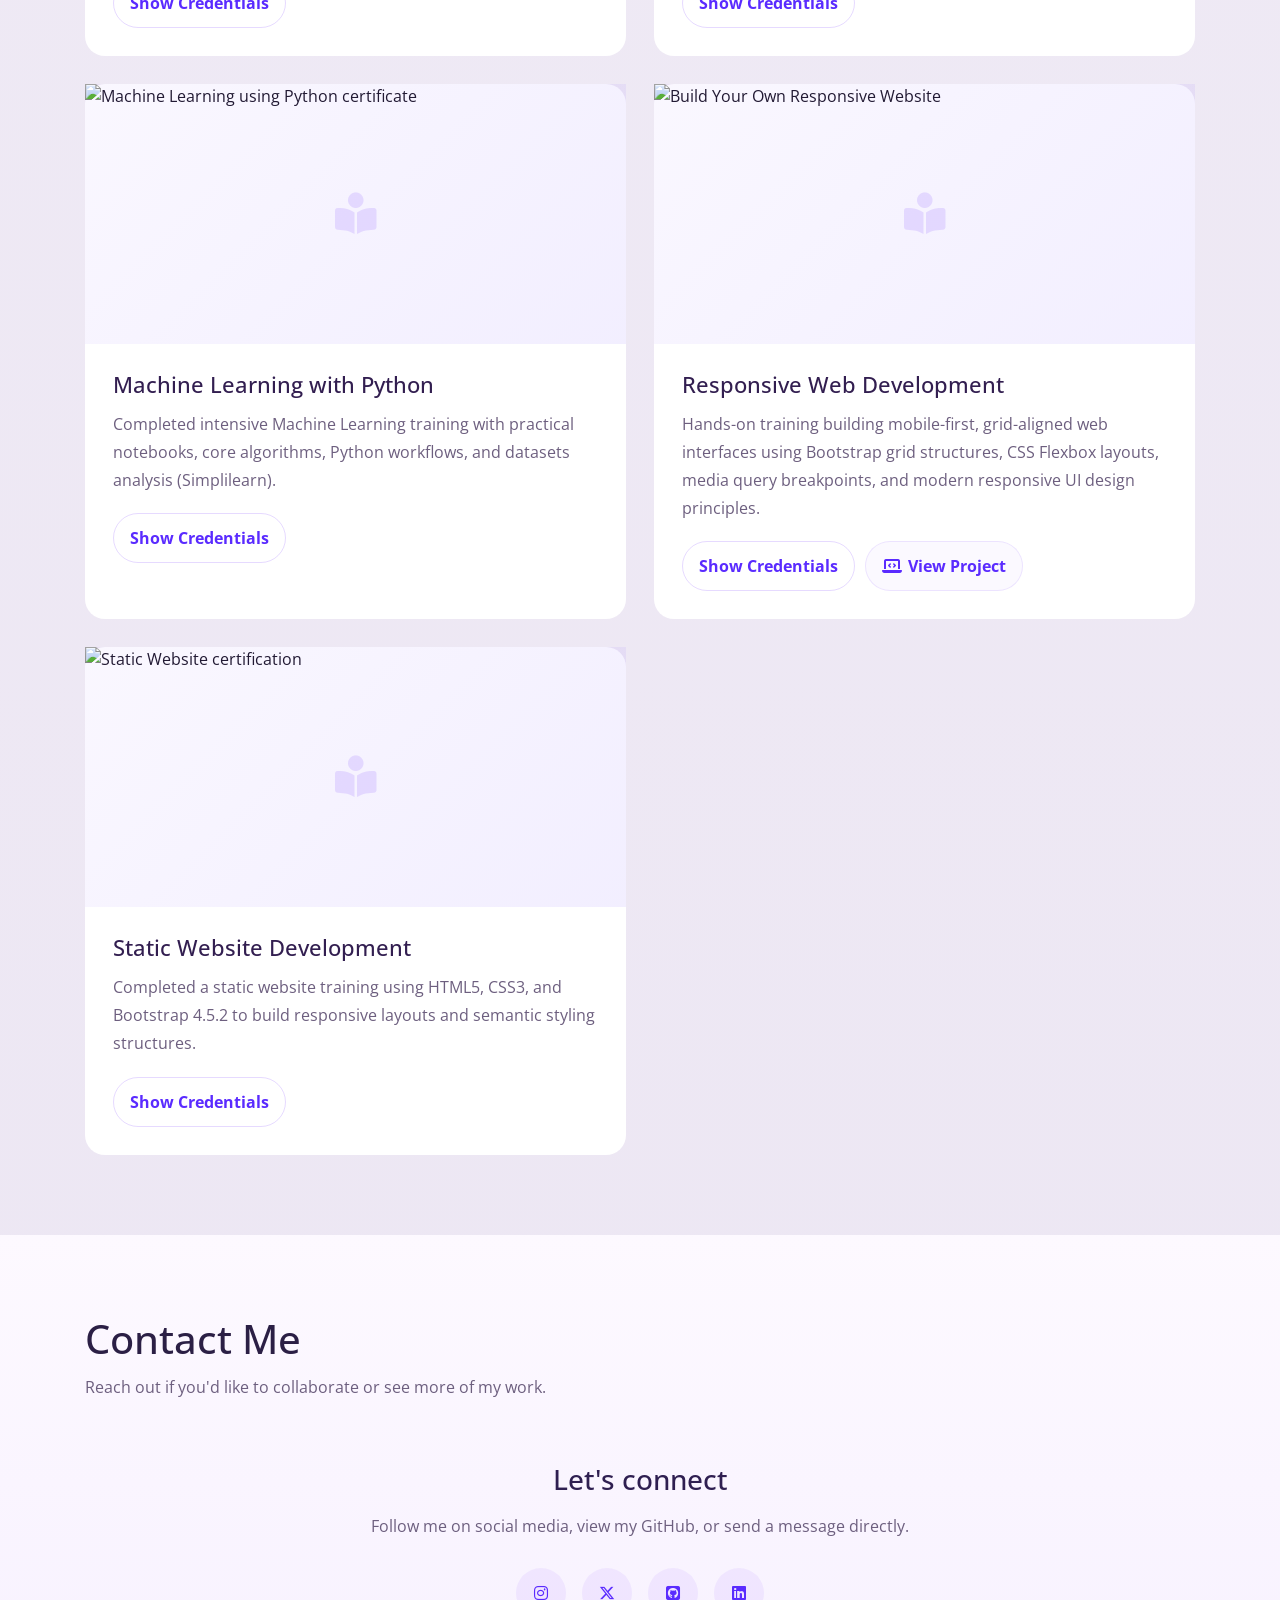
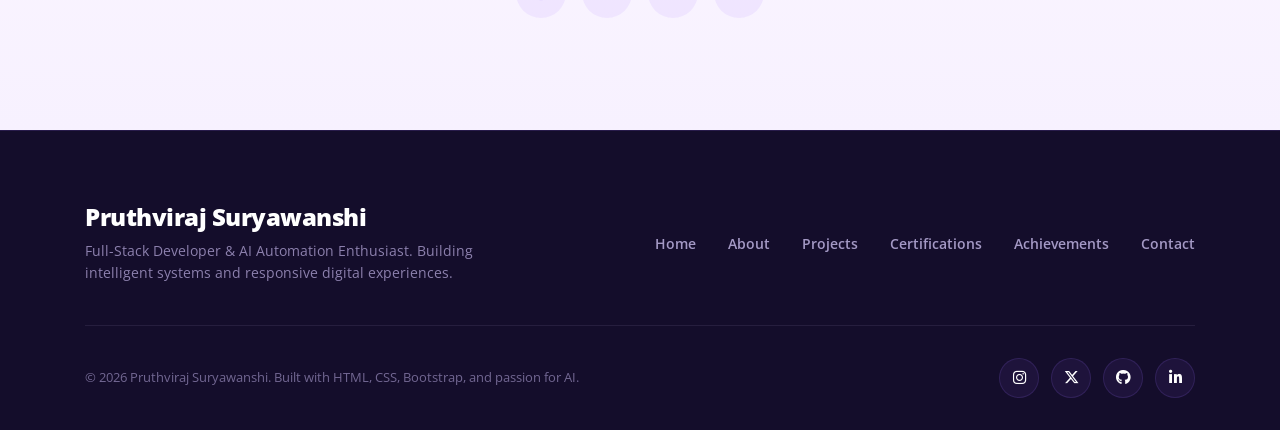
==== commit 493b0ddf: "Remove Student Marks Predictor project" ====
--- a/index.html
+++ b/index.html
@@ -384,29 +384,6 @@
                         </div>
                     </article>
 
-                    <!-- 9. Student Marks Predictor -->
-                    <article class="project-card" id="students-marks-predictor">
-                        <div class="project-image-wrapper">
-                            <img src="" alt="Student Marks Predictor screenshot" />
-                        </div>
-                        <div class="project-body">
-                            <h3>Student Marks Predictor</h3>
-                            <p>Built a machine learning project using Python and Scikit-Learn that predicts student marks based on the number of courses enrolled and hours studied per week. Designed and evaluated the model performance using Linear Regression metrics including Mean Absolute Error (MAE), Mean Squared Error (MSE), and Root Mean Squared Error (RMSE).</p>
-                            <div class="project-meta">
-                                <span class="meta-item"><i class="fa-solid fa-brain"></i> AI / ML</span>
-                                <span class="meta-item"><i class="fa-regular fa-calendar"></i> 2026</span>
-                            </div>
-                            <div class="project-tags">
-                                <span class="tech-tag">Python</span>
-                                <span class="tech-tag">Machine Learning</span>
-                                <span class="tech-tag">Scikit-Learn</span>
-                                <span class="tech-tag">Linear Regression</span>
-                            </div>
-                            <div class="project-links">
-                                <a href="https://github.com/Pruthvirajsuryawanshi/students-marks-predictor" target="_blank"><i class="fa-brands fa-github"></i> Repo</a>
-                            </div>
-                        </div>
-                    </article>
 
                     <!-- 10. Apple Store Clone -->
                     <article class="project-card" id="apple-store-clone">
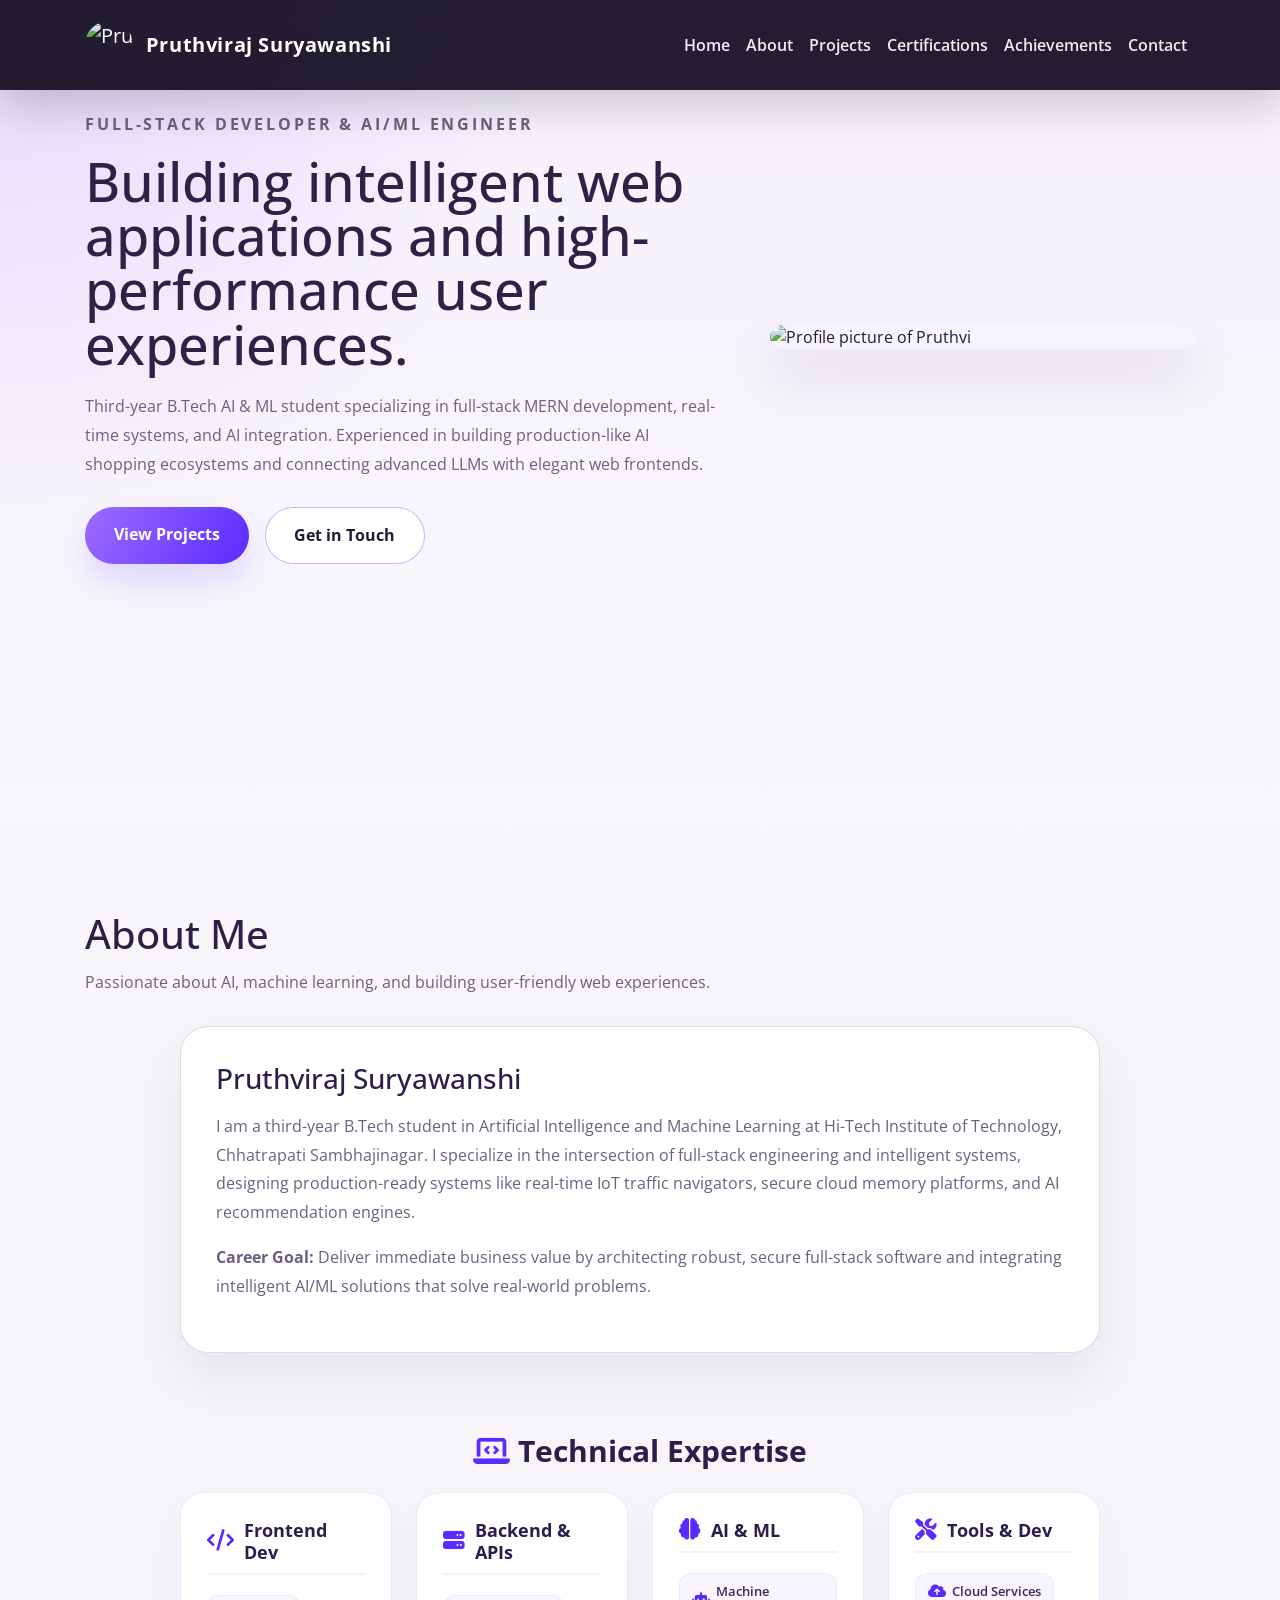
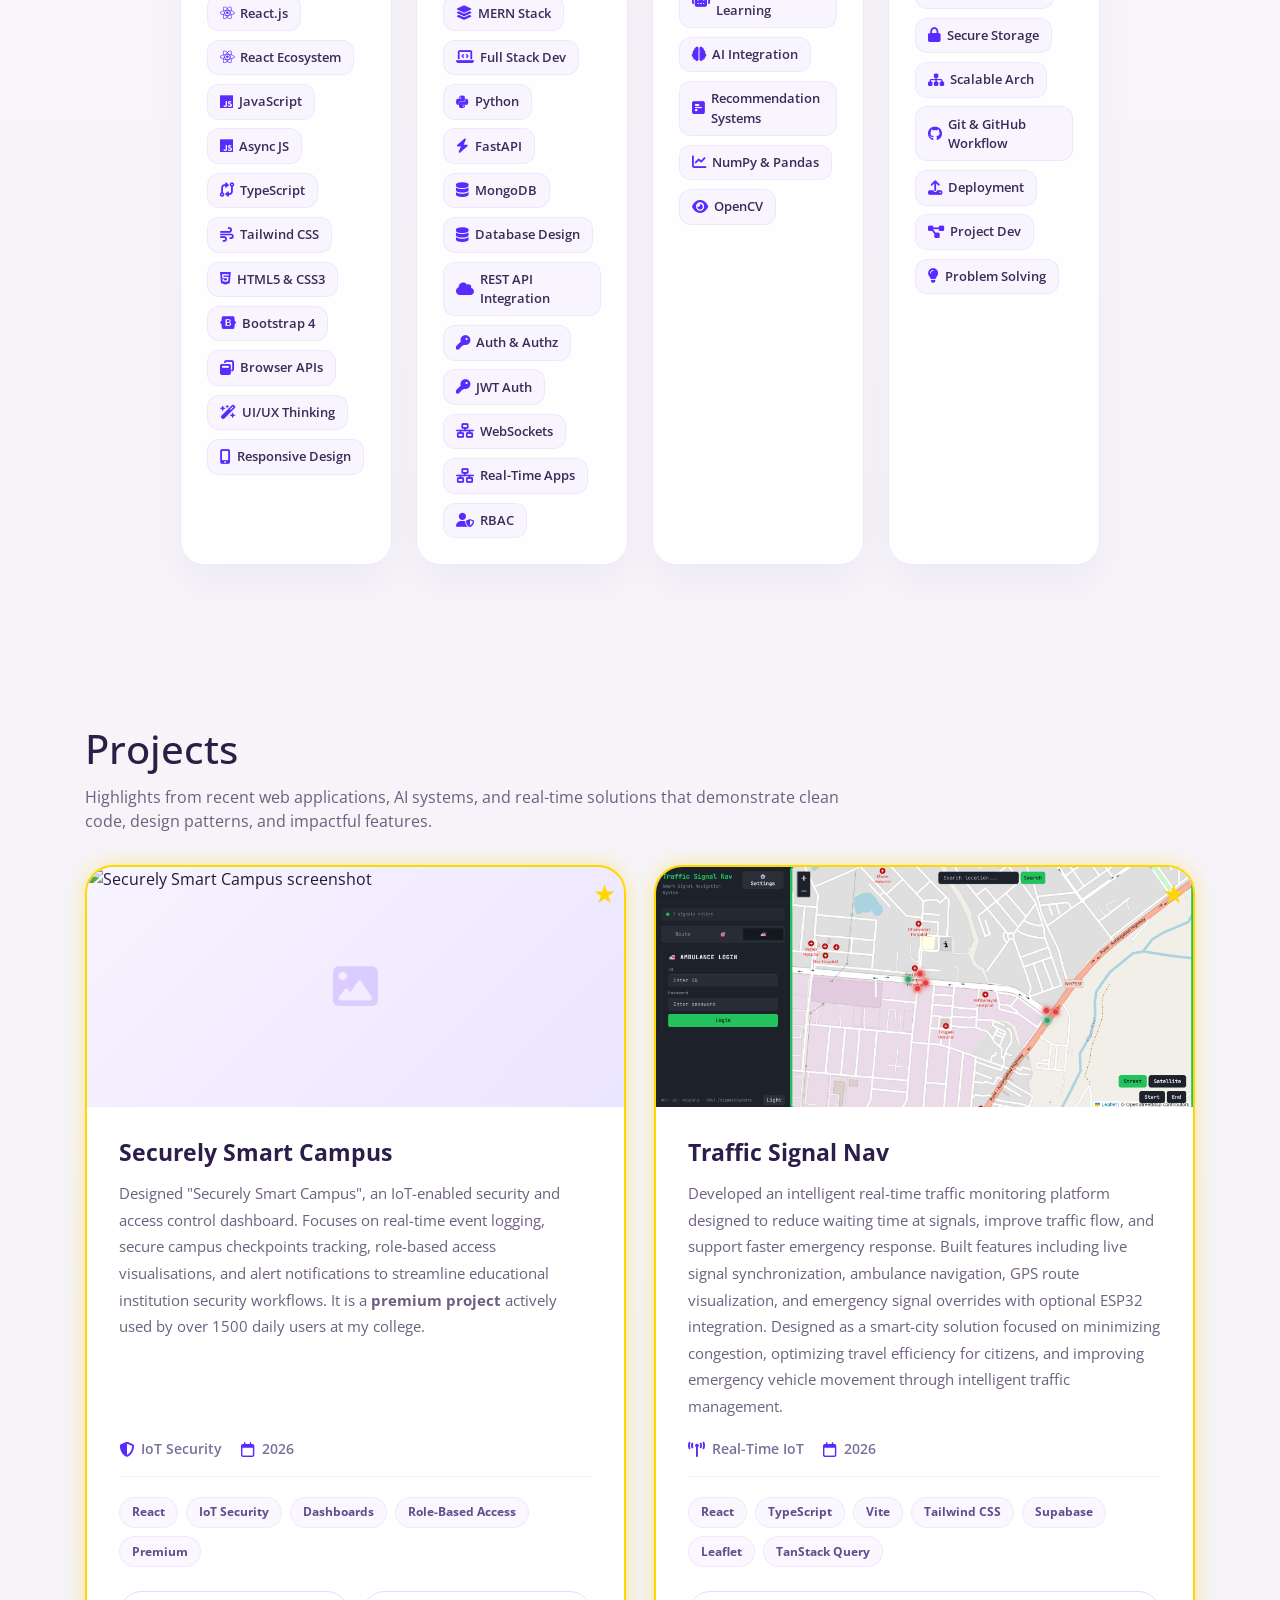
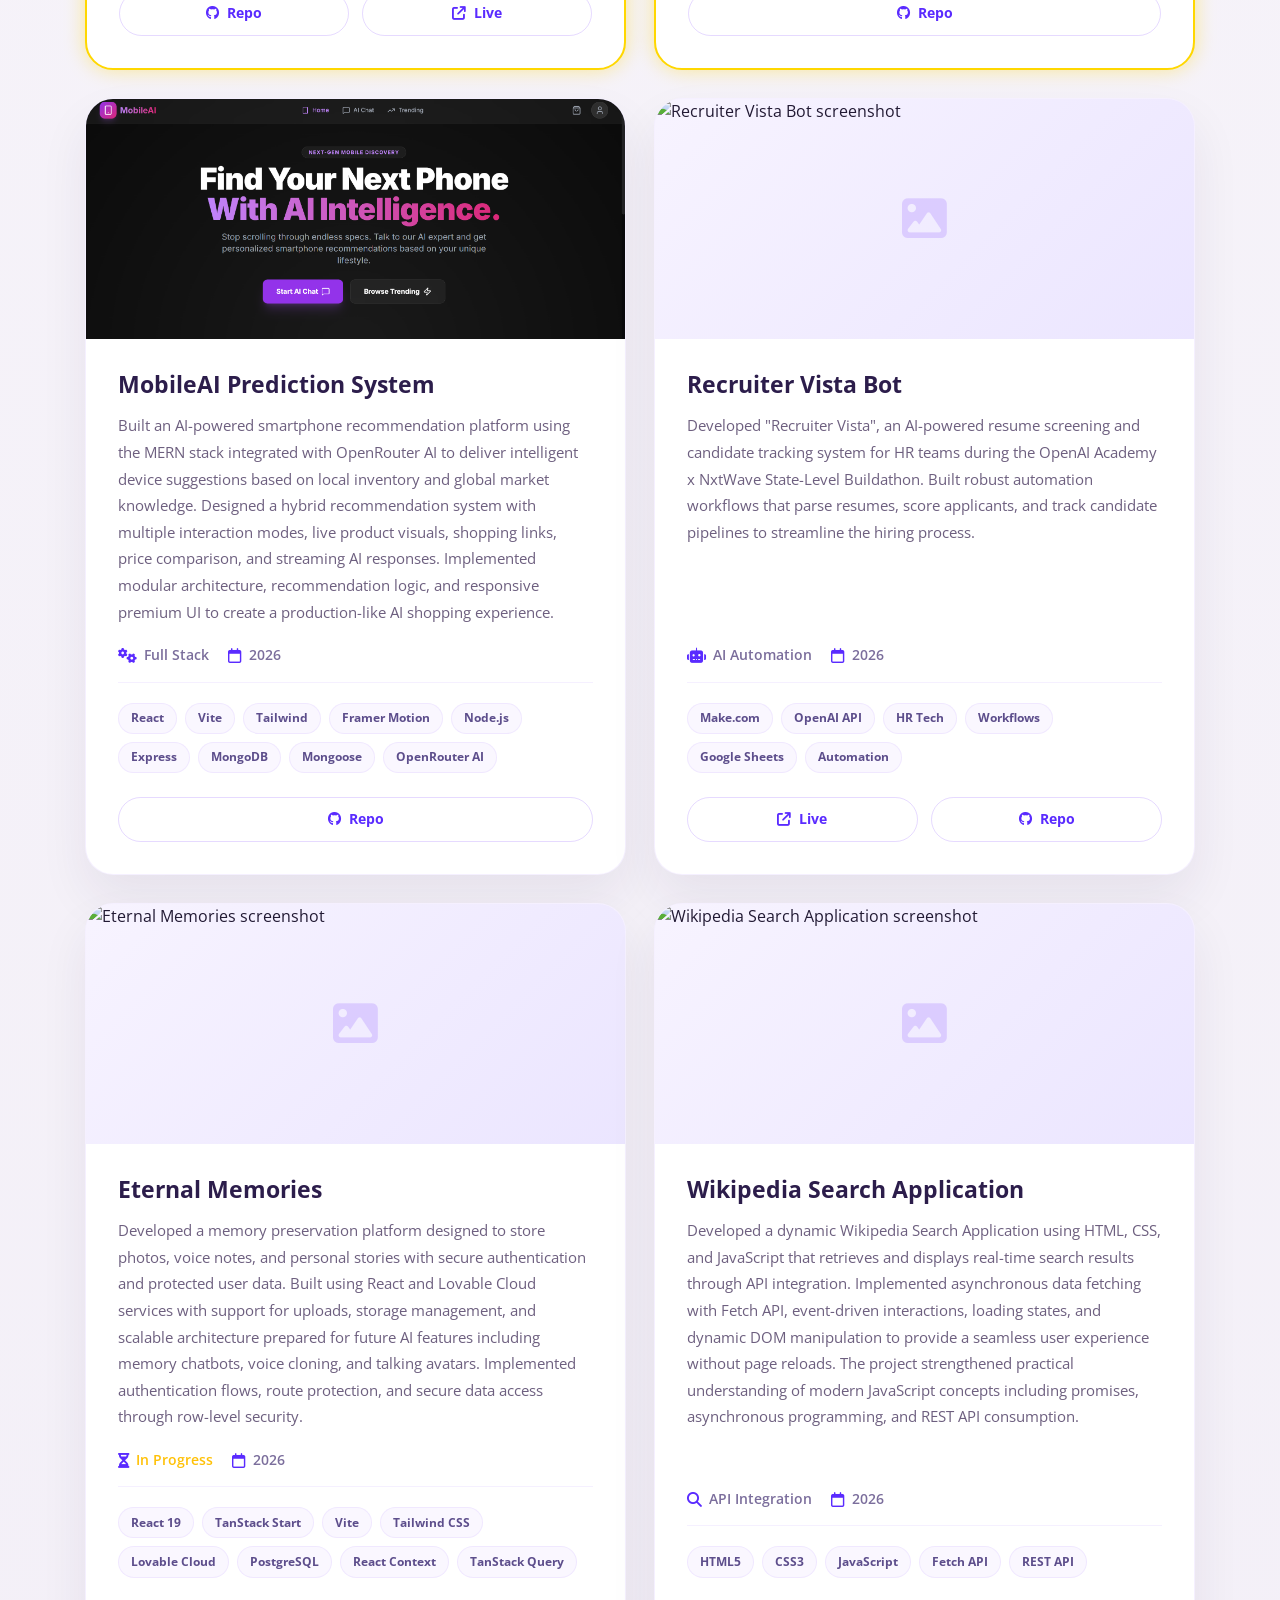
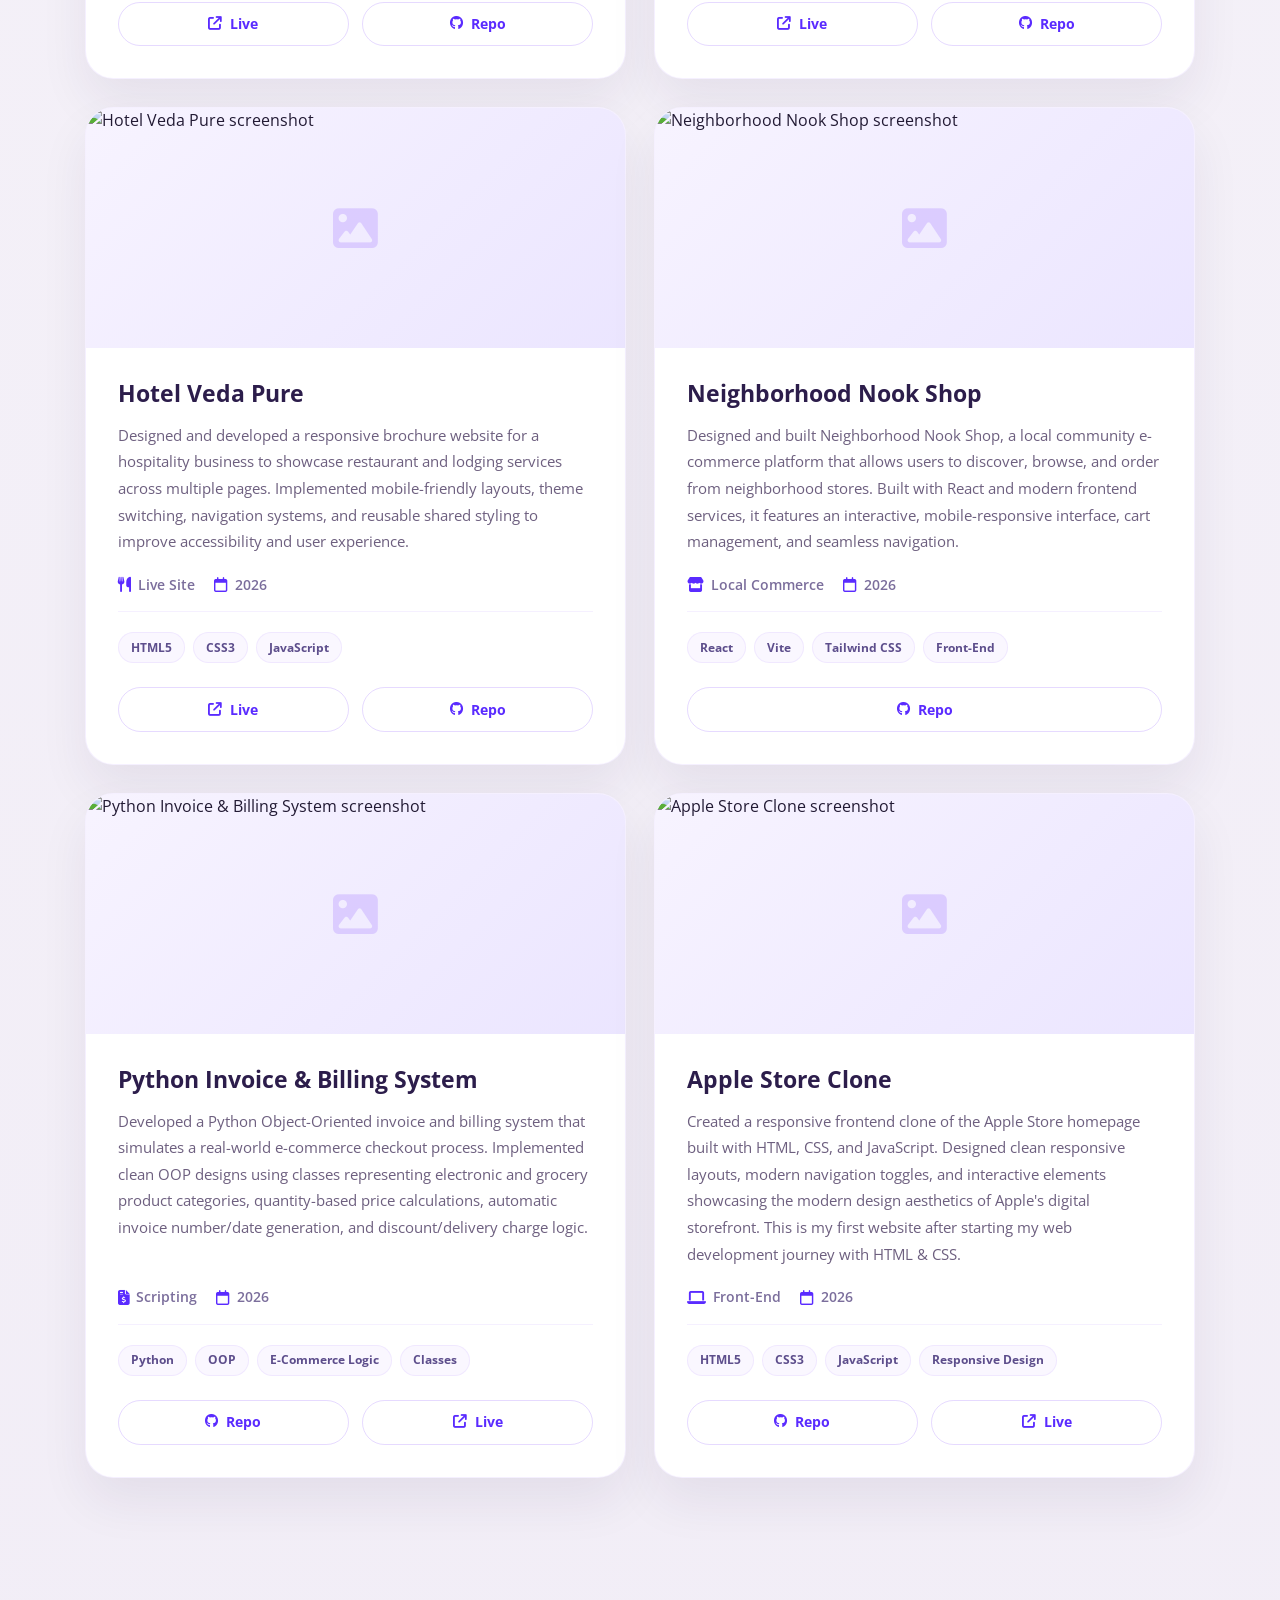
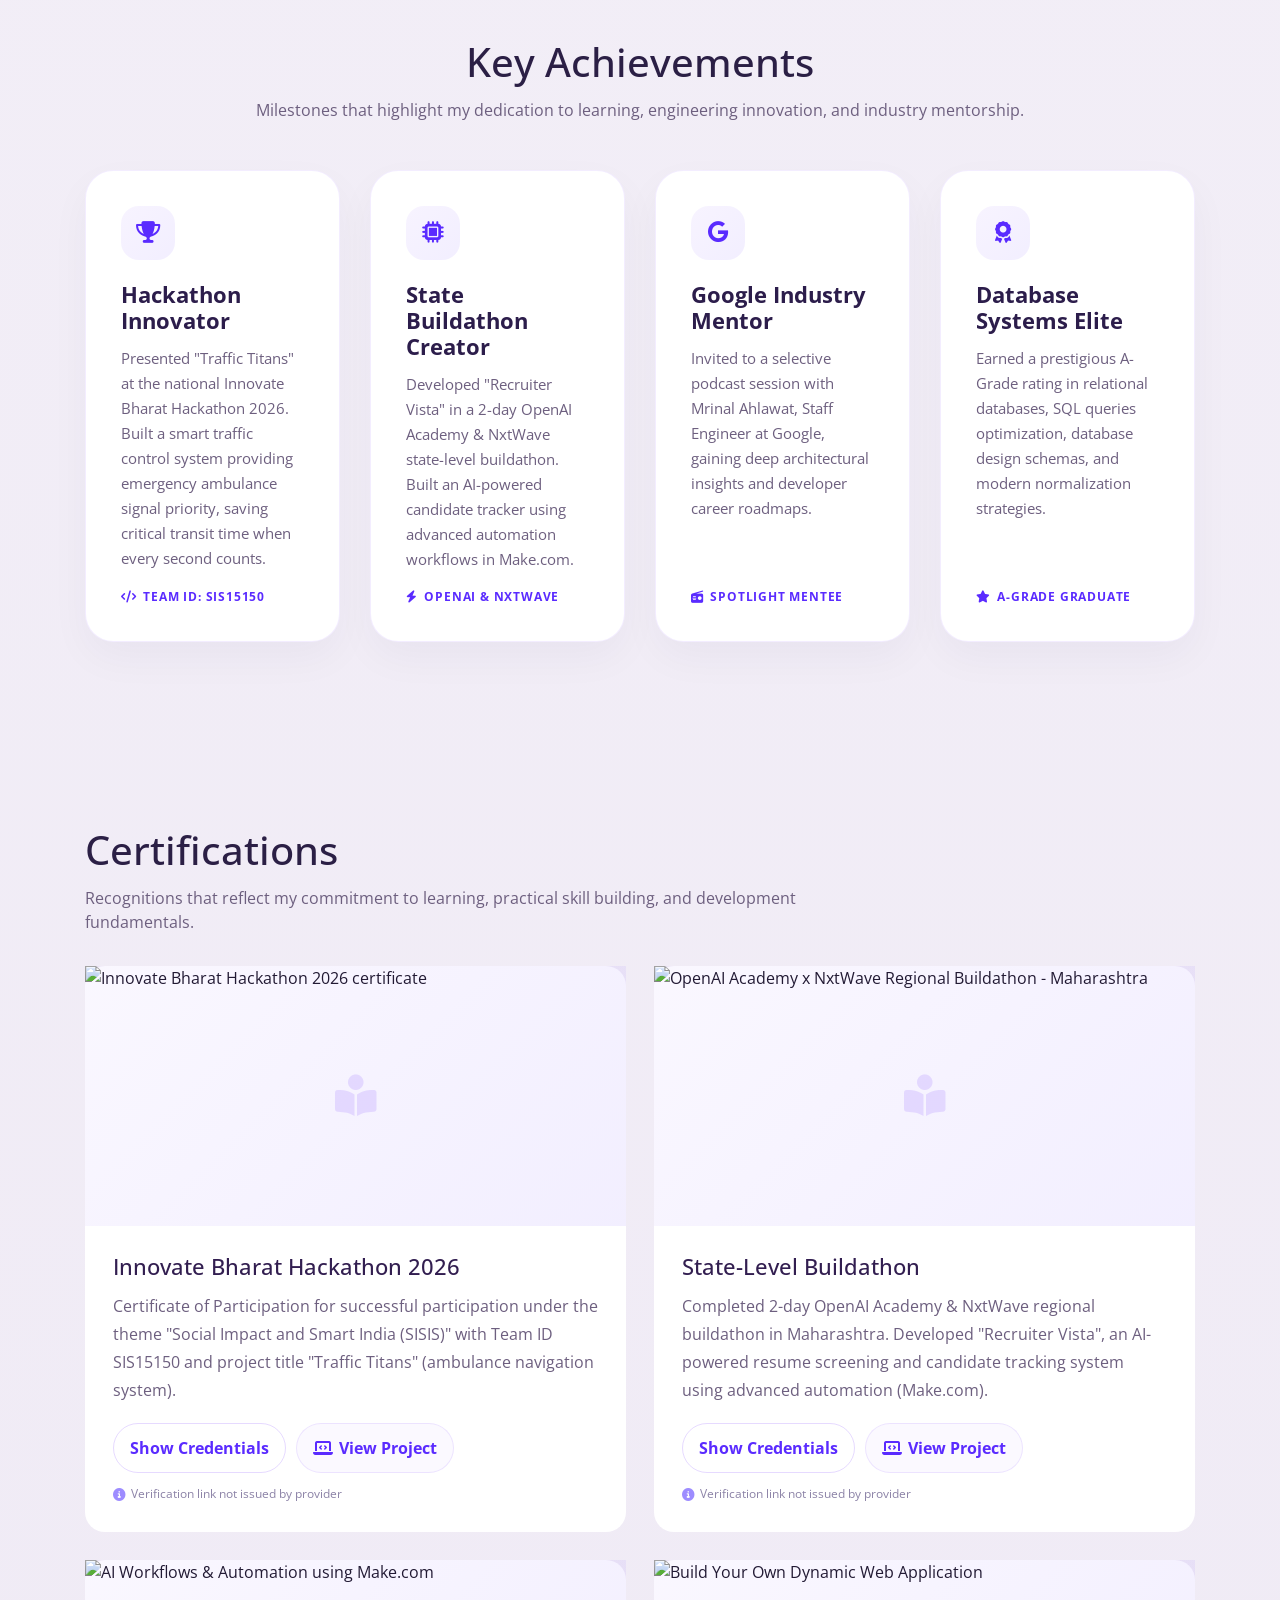
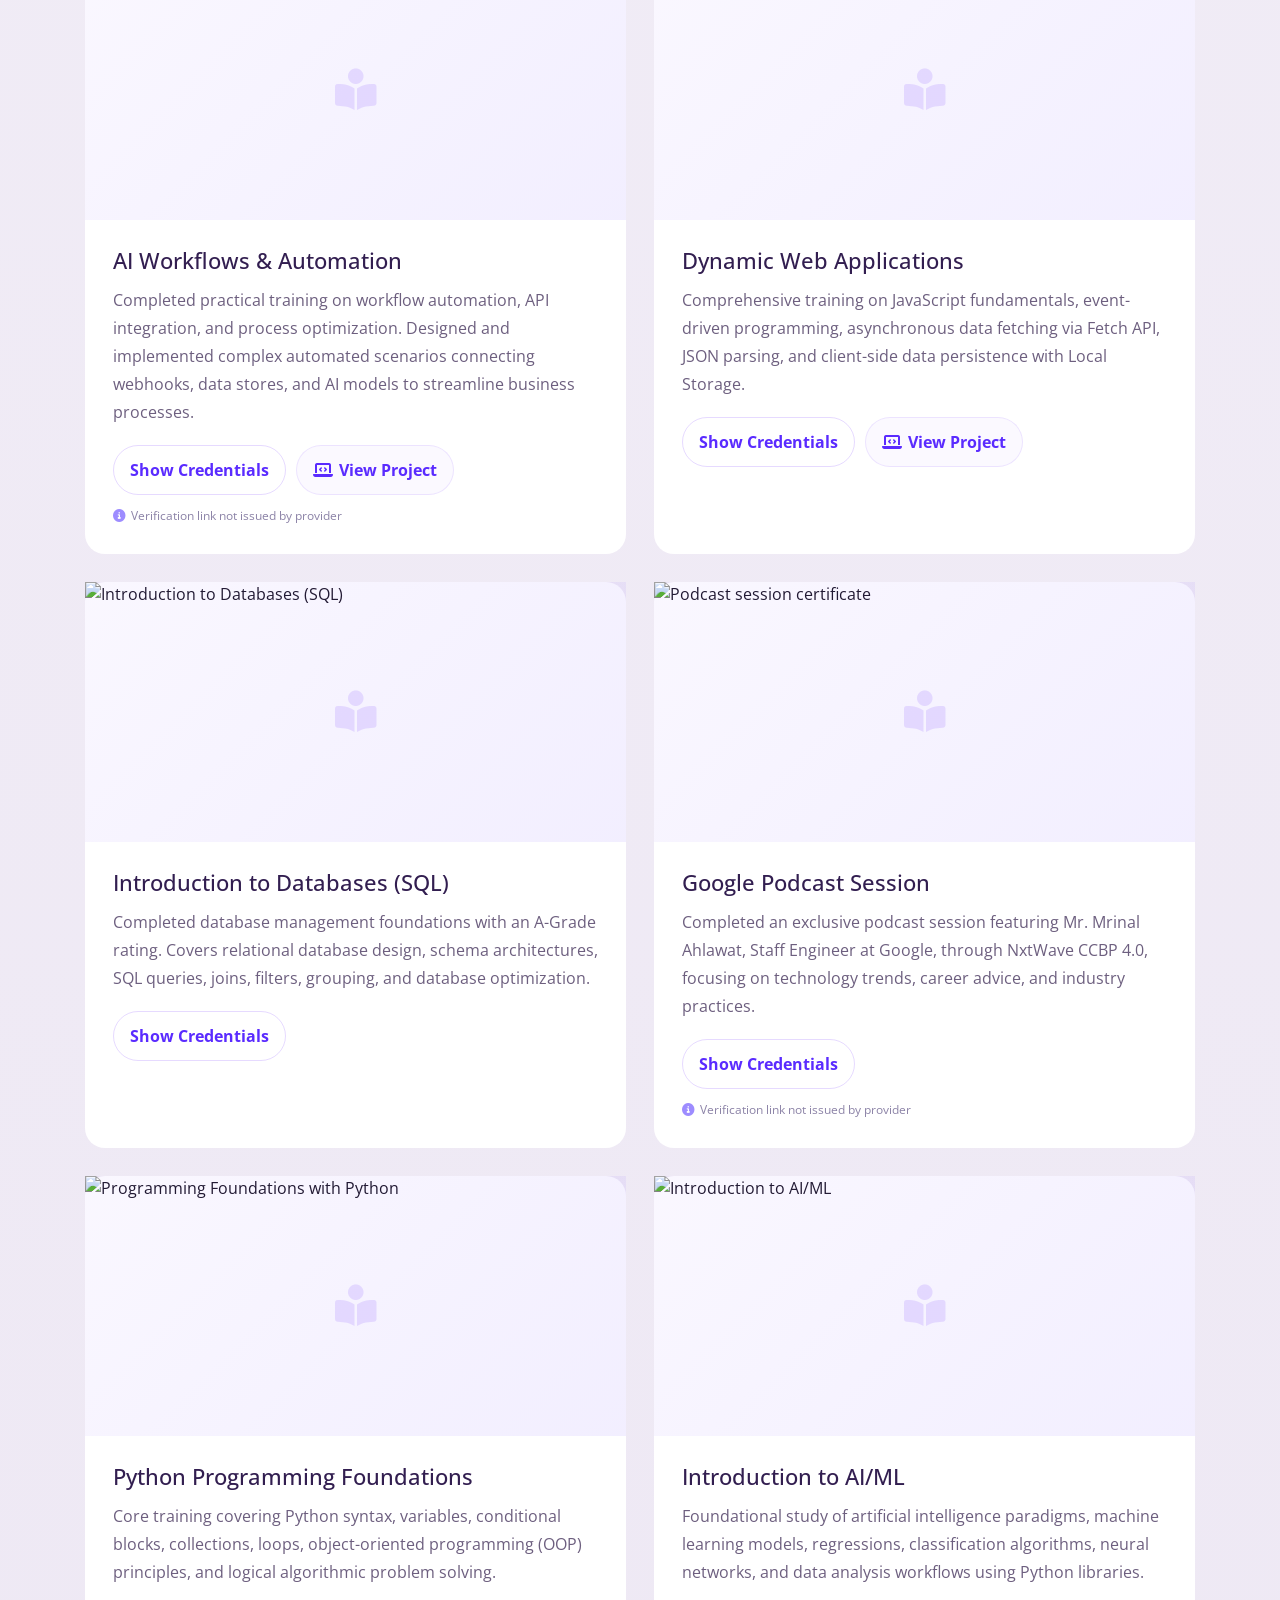
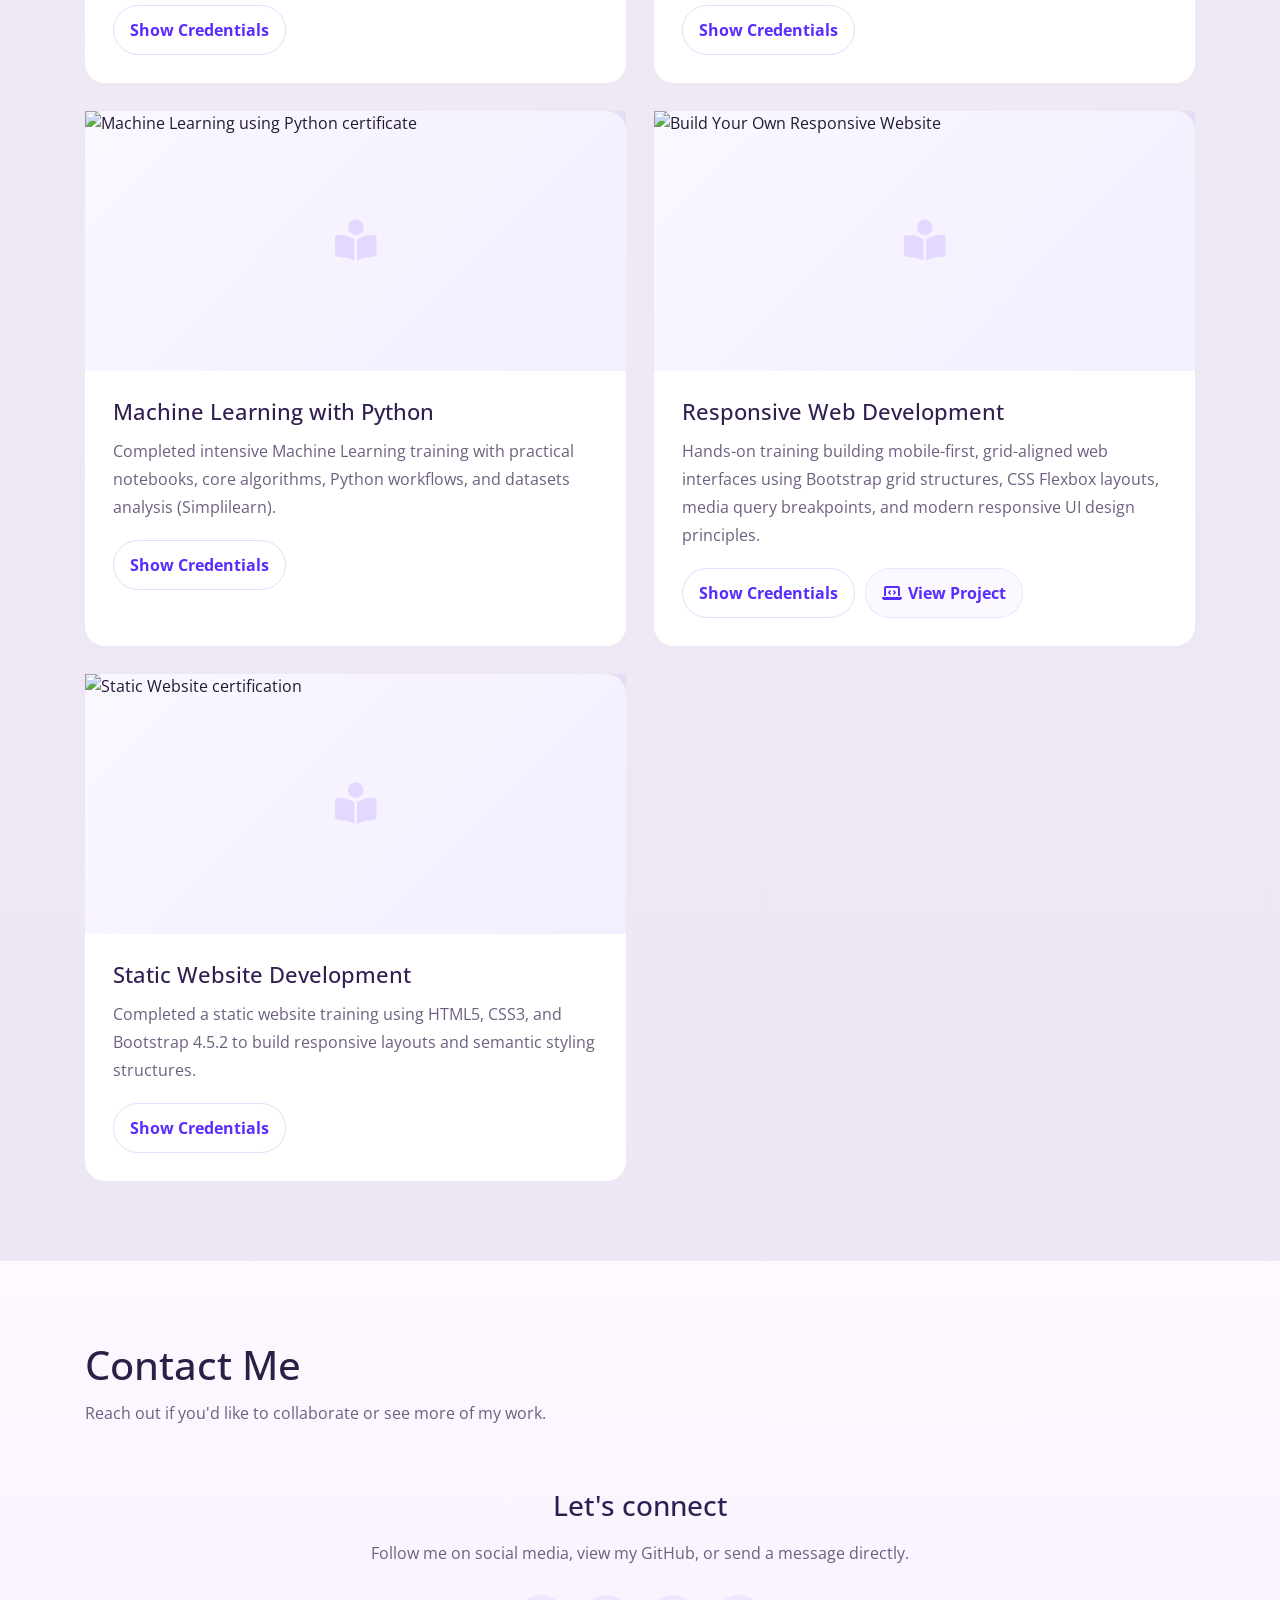
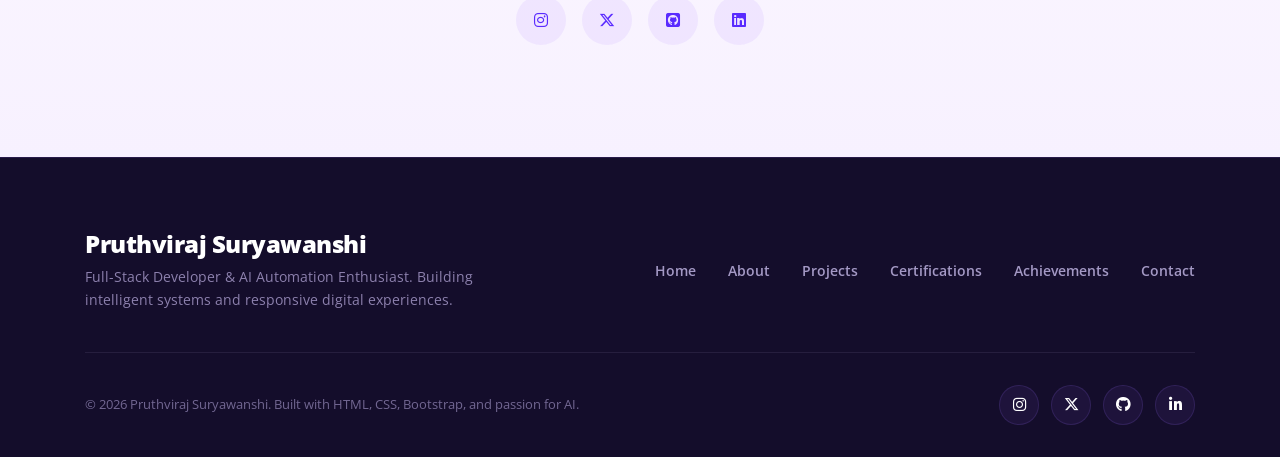
==== commit c764fd8d: "changed project description also priority to premium projects to how on top" ====
--- a/index.html
+++ b/index.html
@@ -6,7 +6,8 @@
     <meta name="viewport" content="width=device-width, initial-scale=1.0" />
     <title>Pruthviraj Suryawanshi | Portfolio</title>
     <link rel="stylesheet" href="https://cdnjs.cloudflare.com/ajax/libs/font-awesome/6.5.1/css/all.min.css" />
-    <link rel="stylesheet" href="https://stackpath.bootstrapcdn.com/bootstrap/4.5.2/css/bootstrap.min.css" integrity="sha384-JcKb8q3iqJ61gNV9KGb8thSsNjpSL0n8PARn9HuZOnIxN0hoP+VmmDGMN5t9UJ0Z" crossorigin="anonymous" />
+    <link rel="stylesheet" href="https://stackpath.bootstrapcdn.com/bootstrap/4.5.2/css/bootstrap.min.css"
+        integrity="sha384-JcKb8q3iqJ61gNV9KGb8thSsNjpSL0n8PARn9HuZOnIxN0hoP+VmmDGMN5t9UJ0Z" crossorigin="anonymous" />
     <link rel="stylesheet" href="Style.css?v=1.1.8" />
 </head>
 
@@ -14,11 +15,12 @@
     <nav class="navbar fixed-top navbar-expand-lg navbar-dark navbar-bg">
         <div class="container">
             <a class="navbar-brand d-flex align-items-center" href="#home">
-                <img src="https://res.cloudinary.com/dv4e9ra84/image/upload/v1777741666/file_00000000f92871f8abe8147f1aaa729f_1_xd1r2t.png" alt="Pruthvi profile" />
+                <img src="https://res.cloudinary.com/dv4e9ra84/image/upload/v1777741666/file_00000000f92871f8abe8147f1aaa729f_1_xd1r2t.png"
+                    alt="Pruthvi profile" />
                 <span>Pruthviraj Suryawanshi</span>
             </a>
-            <button class="navbar-toggler" type="button" data-toggle="collapse" data-target="#navbarNav" aria-controls="navbarNav"
-                aria-expanded="false" aria-label="Toggle navigation">
+            <button class="navbar-toggler" type="button" data-toggle="collapse" data-target="#navbarNav"
+                aria-controls="navbarNav" aria-expanded="false" aria-label="Toggle navigation">
                 <span class="navbar-toggler-icon"></span>
             </button>
 
@@ -52,14 +54,17 @@
             <div class="hero-copy">
                 <p class="eyebrow">Full-Stack Developer & AI/ML Engineer</p>
                 <h1>Building intelligent web applications and high-performance user experiences.</h1>
-                <p>Third-year B.Tech AI & ML student specializing in full-stack MERN development, real-time systems, and AI integration. Experienced in building production-like AI shopping ecosystems and connecting advanced LLMs with elegant web frontends.</p>
+                <p>Third-year B.Tech AI & ML student specializing in full-stack MERN development, real-time systems, and
+                    AI integration. Experienced in building production-like AI shopping ecosystems and connecting
+                    advanced LLMs with elegant web frontends.</p>
                 <div class="hero-actions">
                     <a href="#projects" class="btn btn-primary">View Projects</a>
                     <a href="#contact" class="btn btn-outline">Get in Touch</a>
                 </div>
             </div>
             <div class="hero-image">
-                <img src="https://res.cloudinary.com/dv4e9ra84/image/upload/v1777741666/file_00000000f92871f8abe8147f1aaa729f_1_xd1r2t.png" alt="Profile picture of Pruthvi" />
+                <img src="https://res.cloudinary.com/dv4e9ra84/image/upload/v1777741666/file_00000000f92871f8abe8147f1aaa729f_1_xd1r2t.png"
+                    alt="Profile picture of Pruthvi" />
             </div>
         </div>
     </header>
@@ -75,15 +80,22 @@
                     <div class="col-lg-10">
                         <div class="about-card">
                             <h3>Pruthviraj Suryawanshi</h3>
-                            <p>I am a third-year B.Tech student in Artificial Intelligence and Machine Learning at Hi-Tech Institute of Technology, Chhatrapati Sambhajinagar. I specialize in the intersection of full-stack engineering and intelligent systems, designing production-ready systems like real-time IoT traffic navigators, secure cloud memory platforms, and AI recommendation engines.</p>
-                            <p><strong>Career Goal:</strong> Deliver immediate business value by architecting robust, secure full-stack software and integrating intelligent AI/ML solutions that solve real-world problems.</p>
+                            <p>I am a third-year B.Tech student in Artificial Intelligence and Machine Learning at
+                                Hi-Tech Institute of Technology, Chhatrapati Sambhajinagar. I specialize in the
+                                intersection of full-stack engineering and intelligent systems, designing
+                                production-ready systems like real-time IoT traffic navigators, secure cloud memory
+                                platforms, and AI recommendation engines.</p>
+                            <p><strong>Career Goal:</strong> Deliver immediate business value by architecting robust,
+                                secure full-stack software and integrating intelligent AI/ML solutions that solve
+                                real-world problems.</p>
                         </div>
                     </div>
                 </div>
                 <div class="row justify-content-center">
                     <div class="col-lg-10">
                         <div class="skills-section-container">
-                            <h3 class="skills-title text-center mb-4"><i class="fa-solid fa-laptop-code mr-2"></i>Technical Expertise</h3>
+                            <h3 class="skills-title text-center mb-4"><i
+                                    class="fa-solid fa-laptop-code mr-2"></i>Technical Expertise</h3>
                             <div class="skills-categories-grid">
                                 <!-- Frontend Card -->
                                 <div class="skills-category-card">
@@ -93,19 +105,25 @@
                                     </div>
                                     <div class="category-skills">
                                         <span class="skill-badge"><i class="fa-brands fa-react"></i> React.js</span>
-                                        <span class="skill-badge"><i class="fa-brands fa-react"></i> React Ecosystem</span>
+                                        <span class="skill-badge"><i class="fa-brands fa-react"></i> React
+                                            Ecosystem</span>
                                         <span class="skill-badge"><i class="fa-brands fa-js"></i> JavaScript</span>
                                         <span class="skill-badge"><i class="fa-brands fa-js"></i> Async JS</span>
-                                        <span class="skill-badge"><i class="fa-solid fa-code-compare"></i> TypeScript</span>
+                                        <span class="skill-badge"><i class="fa-solid fa-code-compare"></i>
+                                            TypeScript</span>
                                         <span class="skill-badge"><i class="fa-solid fa-wind"></i> Tailwind CSS</span>
                                         <span class="skill-badge"><i class="fa-brands fa-html5"></i> HTML5 & CSS3</span>
-                                        <span class="skill-badge"><i class="fa-brands fa-bootstrap"></i> Bootstrap 4</span>
-                                        <span class="skill-badge"><i class="fa-solid fa-window-restore"></i> Browser APIs</span>
-                                        <span class="skill-badge"><i class="fa-solid fa-wand-magic-sparkles"></i> UI/UX Thinking</span>
-                                        <span class="skill-badge"><i class="fa-solid fa-mobile-screen-button"></i> Responsive Design</span>
+                                        <span class="skill-badge"><i class="fa-brands fa-bootstrap"></i> Bootstrap
+                                            4</span>
+                                        <span class="skill-badge"><i class="fa-solid fa-window-restore"></i> Browser
+                                            APIs</span>
+                                        <span class="skill-badge"><i class="fa-solid fa-wand-magic-sparkles"></i> UI/UX
+                                            Thinking</span>
+                                        <span class="skill-badge"><i class="fa-solid fa-mobile-screen-button"></i>
+                                            Responsive Design</span>
                                     </div>
                                 </div>
-                                
+
                                 <!-- Backend Card -->
                                 <div class="skills-category-card">
                                     <div class="category-header">
@@ -113,21 +131,27 @@
                                         <h4>Backend & APIs</h4>
                                     </div>
                                     <div class="category-skills">
-                                        <span class="skill-badge"><i class="fa-solid fa-layer-group"></i> MERN Stack</span>
-                                        <span class="skill-badge"><i class="fa-solid fa-laptop-code"></i> Full Stack Dev</span>
+                                        <span class="skill-badge"><i class="fa-solid fa-layer-group"></i> MERN
+                                            Stack</span>
+                                        <span class="skill-badge"><i class="fa-solid fa-laptop-code"></i> Full Stack
+                                            Dev</span>
                                         <span class="skill-badge"><i class="fa-brands fa-python"></i> Python</span>
                                         <span class="skill-badge"><i class="fa-solid fa-bolt"></i> FastAPI</span>
                                         <span class="skill-badge"><i class="fa-solid fa-database"></i> MongoDB</span>
-                                        <span class="skill-badge"><i class="fa-solid fa-database"></i> Database Design</span>
-                                        <span class="skill-badge"><i class="fa-solid fa-cloud"></i> REST API Integration</span>
+                                        <span class="skill-badge"><i class="fa-solid fa-database"></i> Database
+                                            Design</span>
+                                        <span class="skill-badge"><i class="fa-solid fa-cloud"></i> REST API
+                                            Integration</span>
                                         <span class="skill-badge"><i class="fa-solid fa-key"></i> Auth & Authz</span>
                                         <span class="skill-badge"><i class="fa-solid fa-key"></i> JWT Auth</span>
-                                        <span class="skill-badge"><i class="fa-solid fa-network-wired"></i> WebSockets</span>
-                                        <span class="skill-badge"><i class="fa-solid fa-network-wired"></i> Real-Time Apps</span>
+                                        <span class="skill-badge"><i class="fa-solid fa-network-wired"></i>
+                                            WebSockets</span>
+                                        <span class="skill-badge"><i class="fa-solid fa-network-wired"></i> Real-Time
+                                            Apps</span>
                                         <span class="skill-badge"><i class="fa-solid fa-user-shield"></i> RBAC</span>
                                     </div>
                                 </div>
-                                
+
                                 <!-- AI/ML Card -->
                                 <div class="skills-category-card">
                                     <div class="category-header">
@@ -135,14 +159,18 @@
                                         <h4>AI & ML</h4>
                                     </div>
                                     <div class="category-skills">
-                                        <span class="skill-badge"><i class="fa-solid fa-robot"></i> Machine Learning</span>
-                                        <span class="skill-badge"><i class="fa-solid fa-brain"></i> AI Integration</span>
-                                        <span class="skill-badge"><i class="fa-solid fa-square-poll-horizontal"></i> Recommendation Systems</span>
-                                        <span class="skill-badge"><i class="fa-solid fa-chart-line"></i> NumPy & Pandas</span>
+                                        <span class="skill-badge"><i class="fa-solid fa-robot"></i> Machine
+                                            Learning</span>
+                                        <span class="skill-badge"><i class="fa-solid fa-brain"></i> AI
+                                            Integration</span>
+                                        <span class="skill-badge"><i class="fa-solid fa-square-poll-horizontal"></i>
+                                            Recommendation Systems</span>
+                                        <span class="skill-badge"><i class="fa-solid fa-chart-line"></i> NumPy &
+                                            Pandas</span>
                                         <span class="skill-badge"><i class="fa-solid fa-eye"></i> OpenCV</span>
                                     </div>
                                 </div>
-                                
+
                                 <!-- Tools Card -->
                                 <div class="skills-category-card">
                                     <div class="category-header">
@@ -150,13 +178,18 @@
                                         <h4>Tools & Dev</h4>
                                     </div>
                                     <div class="category-skills">
-                                        <span class="skill-badge"><i class="fa-solid fa-cloud-arrow-up"></i> Cloud Services</span>
+                                        <span class="skill-badge"><i class="fa-solid fa-cloud-arrow-up"></i> Cloud
+                                            Services</span>
                                         <span class="skill-badge"><i class="fa-solid fa-lock"></i> Secure Storage</span>
-                                        <span class="skill-badge"><i class="fa-solid fa-sitemap"></i> Scalable Arch</span>
-                                        <span class="skill-badge"><i class="fa-brands fa-github"></i> Git & GitHub Workflow</span>
+                                        <span class="skill-badge"><i class="fa-solid fa-sitemap"></i> Scalable
+                                            Arch</span>
+                                        <span class="skill-badge"><i class="fa-brands fa-github"></i> Git & GitHub
+                                            Workflow</span>
                                         <span class="skill-badge"><i class="fa-solid fa-upload"></i> Deployment</span>
-                                        <span class="skill-badge"><i class="fa-solid fa-diagram-project"></i> Project Dev</span>
-                                        <span class="skill-badge"><i class="fa-solid fa-lightbulb"></i> Problem Solving</span>
+                                        <span class="skill-badge"><i class="fa-solid fa-diagram-project"></i> Project
+                                            Dev</span>
+                                        <span class="skill-badge"><i class="fa-solid fa-lightbulb"></i> Problem
+                                            Solving</span>
                                     </div>
                                 </div>
                             </div>
@@ -170,9 +203,74 @@
             <div class="container">
                 <div class="section-header">
                     <h2>Projects</h2>
-                    <p>Highlights from recent web applications, AI systems, and real-time solutions that demonstrate clean code, design patterns, and impactful features.</p>
+                    <p>Highlights from recent web applications, AI systems, and real-time solutions that demonstrate
+                        clean code, design patterns, and impactful features.</p>
                 </div>
                 <div class="project-grid">
+                    <article class="project-card premium" id="securely-smart-campus">
+                        <div class="project-image-wrapper">
+                            <img src="https://res.cloudinary.com/dv4e9ra84/image/upload/v1779701893/Screenshot_2026-05-25_150800_qgtyqn.png"
+                                alt="Securely Smart Campus screenshot" />
+                        </div>
+                        <div class="project-body">
+                            <h3>Securely Smart Campus</h3>
+                            <p>Designed "Securely Smart Campus", an IoT-enabled security and access control dashboard.
+                                Focuses on real-time event logging, secure campus checkpoints tracking, role-based
+                                access visualisations, and alert notifications to streamline educational institution
+                                security workflows. It is a <strong>premium project</strong> actively used by over 1500
+                                daily users at my college.</p>
+                            <div class="project-meta">
+                                <span class="meta-item"><i class="fa-solid fa-shield-halved"></i> IoT Security</span>
+                                <span class="meta-item"><i class="fa-regular fa-calendar"></i> 2026</span>
+                            </div>
+                            <div class="project-tags">
+                                <span class="tech-tag">React</span>
+                                <span class="tech-tag">IoT Security</span>
+                                <span class="tech-tag">Dashboards</span>
+                                <span class="tech-tag">Role-Based Access</span> <span
+                                    class="tech-tag premium">Premium</span>
+                            </div>
+                            <div class="project-links">
+                                <a href="https://github.com/Pruthvirajsuryawanshi/securely-smart-campus"
+                                    target="_blank"><i class="fa-brands fa-github"></i> Repo</a>
+                                <a href="https://securely-smart-campus.netlify.app/" target="_blank"><i
+                                        class="fa-solid fa-arrow-up-right-from-square"></i> Live</a>
+                            </div>
+                        </div>
+                    </article>
+                    <!-- 3. Traffic Signal Nav -->
+                    <article class="project-card premium" id="traffic-signal-nav">
+                        <div class="project-image-wrapper">
+                            <img src="images/traffic_signal.png" alt="Traffic Signal Nav screenshot" />
+                        </div>
+                        <div class="project-body">
+                            <h3>Traffic Signal Nav</h3>
+                            <p>Developed an intelligent real-time traffic monitoring platform designed to reduce waiting
+                                time at signals, improve traffic flow, and support faster emergency response. Built
+                                features including live signal synchronization, ambulance navigation, GPS route
+                                visualization, and emergency signal overrides with optional ESP32 integration. Designed
+                                as a smart-city solution focused on minimizing congestion, optimizing travel efficiency
+                                for citizens, and improving emergency vehicle movement through intelligent traffic
+                                management.</p>
+                            <div class="project-meta">
+                                <span class="meta-item"><i class="fa-solid fa-tower-broadcast"></i> Real-Time IoT</span>
+                                <span class="meta-item"><i class="fa-regular fa-calendar"></i> 2026</span>
+                            </div>
+                            <div class="project-tags">
+                                <span class="tech-tag">React</span>
+                                <span class="tech-tag">TypeScript</span>
+                                <span class="tech-tag">Vite</span>
+                                <span class="tech-tag">Tailwind CSS</span>
+                                <span class="tech-tag">Supabase</span>
+                                <span class="tech-tag">Leaflet</span>
+                                <span class="tech-tag">TanStack Query</span>
+                            </div>
+                            <div class="project-links">
+                                <a href="https://github.com/Pruthvirajsuryawanshi/smart-traffic-signal-aware-and-navigation-system"
+                                    target="_blank"><i class="fa-brands fa-github"></i> Repo</a>
+                            </div>
+                        </div>
+                    </article>
                     <!-- 1. MobileAI Prediction System -->
                     <article class="project-card" id="mobile-prediction-system">
                         <div class="project-image-wrapper">
@@ -180,7 +278,12 @@
                         </div>
                         <div class="project-body">
                             <h3>MobileAI Prediction System</h3>
-                            <p>Built an AI-powered smartphone recommendation platform using the MERN stack integrated with OpenRouter AI to deliver intelligent device suggestions based on local inventory and global market knowledge. Designed a hybrid recommendation system with multiple interaction modes, live product visuals, shopping links, price comparison, and streaming AI responses. Implemented modular architecture, recommendation logic, and responsive premium UI to create a production-like AI shopping experience.</p>
+                            <p>Built an AI-powered smartphone recommendation platform using the MERN stack integrated
+                                with OpenRouter AI to deliver intelligent device suggestions based on local inventory
+                                and global market knowledge. Designed a hybrid recommendation system with multiple
+                                interaction modes, live product visuals, shopping links, price comparison, and streaming
+                                AI responses. Implemented modular architecture, recommendation logic, and responsive
+                                premium UI to create a production-like AI shopping experience.</p>
                             <div class="project-meta">
                                 <span class="meta-item"><i class="fa-solid fa-gears"></i> Full Stack</span>
                                 <span class="meta-item"><i class="fa-regular fa-calendar"></i> 2026</span>
@@ -197,7 +300,8 @@
                                 <span class="tech-tag">OpenRouter AI</span>
                             </div>
                             <div class="project-links">
-                                <a href="https://github.com/Pruthvirajsuryawanshi/mobile-prediction-system" target="_blank"><i class="fa-brands fa-github"></i> Repo</a>
+                                <a href="https://github.com/Pruthvirajsuryawanshi/mobile-prediction-system"
+                                    target="_blank"><i class="fa-brands fa-github"></i> Repo</a>
                             </div>
                         </div>
                     </article>
@@ -205,11 +309,15 @@
                     <!-- 2. Recruiter Vista Bot -->
                     <article class="project-card" id="recruiter-vista-bot">
                         <div class="project-image-wrapper">
-                            <img src="https://res.cloudinary.com/dv4e9ra84/image/upload/v1779691892/Screenshot_2026-05-25_121740_kjldne.png" alt="Recruiter Vista Bot screenshot" />
+                            <img src="https://res.cloudinary.com/dv4e9ra84/image/upload/v1779691892/Screenshot_2026-05-25_121740_kjldne.png"
+                                alt="Recruiter Vista Bot screenshot" />
                         </div>
                         <div class="project-body">
                             <h3>Recruiter Vista Bot</h3>
-                            <p>Developed "Recruiter Vista", an AI-powered resume screening and candidate tracking system for HR teams during the OpenAI Academy x NxtWave State-Level Buildathon. Built robust automation workflows that parse resumes, score applicants, and track candidate pipelines to streamline the hiring process.</p>
+                            <p>Developed "Recruiter Vista", an AI-powered resume screening and candidate tracking system
+                                for HR teams during the OpenAI Academy x NxtWave State-Level Buildathon. Built robust
+                                automation workflows that parse resumes, score applicants, and track candidate pipelines
+                                to streamline the hiring process.</p>
                             <div class="project-meta">
                                 <span class="meta-item"><i class="fa-solid fa-robot"></i> AI Automation</span>
                                 <span class="meta-item"><i class="fa-regular fa-calendar"></i> 2026</span>
@@ -223,49 +331,33 @@
                                 <span class="tech-tag">Automation</span>
                             </div>
                             <div class="project-links">
-                                <a href="https://recruit-vista-bot.lovable.app" target="_blank"><i class="fa-solid fa-arrow-up-right-from-square"></i> Live</a>
-                                <a href="https://github.com/Pruthvirajsuryawanshi/recruit-vista-bot" target="_blank"><i class="fa-brands fa-github"></i> Repo</a>
-                            </div>
-                        </div>
-                    </article>
-
-                    <!-- 3. Traffic Signal Nav -->
-                    <article class="project-card premium" id="traffic-signal-nav">
-                        <div class="project-image-wrapper">
-                            <img src="images/traffic_signal.png" alt="Traffic Signal Nav screenshot" />
-                        </div>
-                        <div class="project-body">
-                            <h3>Traffic Signal Nav</h3>
-                            <p>Created "Traffic Titans", a smart traffic monitoring and emergency ambulance signal override system that won participation honors at the national Innovate Bharat Hackathon 2026. Computes optimal routes and overrides signals dynamically using Leaflet, Supabase, and ESP32 hardware configurations to prioritize critical emergency transit.</p>
-                            <div class="project-meta">
-                                <span class="meta-item"><i class="fa-solid fa-tower-broadcast"></i> Real-Time IoT</span>
-                                <span class="meta-item"><i class="fa-regular fa-calendar"></i> 2026</span>
-                            </div>
-                            <div class="project-tags">
-                                <span class="tech-tag">React</span>
-                                <span class="tech-tag">TypeScript</span>
-                                <span class="tech-tag">Vite</span>
-                                <span class="tech-tag">Tailwind CSS</span>
-                                <span class="tech-tag">Supabase</span>
-                                <span class="tech-tag">Leaflet</span>
-                                <span class="tech-tag">TanStack Query</span>
-                            </div>
-                            <div class="project-links">
-                                <a href="https://github.com/Pruthvirajsuryawanshi/smart-traffic-signal-aware-and-navigation-system" target="_blank"><i class="fa-brands fa-github"></i> Repo</a>
-                            </div>
-                        </div>
-                    </article>
+                                <a href="https://recruit-vista-bot.lovable.app" target="_blank"><i
+                                        class="fa-solid fa-arrow-up-right-from-square"></i> Live</a>
+                                <a href="https://github.com/Pruthvirajsuryawanshi/recruit-vista-bot" target="_blank"><i
+                                        class="fa-brands fa-github"></i> Repo</a>
+                            </div>
+                        </div>
+                    </article>
+
+
 
                     <!-- 4. Eternal Memories -->
                     <article class="project-card" id="eternal-memories">
                         <div class="project-image-wrapper">
-                            <img src="https://res.cloudinary.com/dv4e9ra84/image/upload/v1779691028/Screenshot_2026-05-25_120624_aibs5q.png" alt="Eternal Memories screenshot" />
+                            <img src="https://res.cloudinary.com/dv4e9ra84/image/upload/v1779691028/Screenshot_2026-05-25_120624_aibs5q.png"
+                                alt="Eternal Memories screenshot" />
                         </div>
                         <div class="project-body">
                             <h3>Eternal Memories</h3>
-                            <p>Developed a memory preservation platform designed to store photos, voice notes, and personal stories with secure authentication and protected user data. Built using React and Lovable Cloud services with support for uploads, storage management, and scalable architecture prepared for future AI features including memory chatbots, voice cloning, and talking avatars. Implemented authentication flows, route protection, and secure data access through row-level security.</p>
+                            <p>Developed a memory preservation platform designed to store photos, voice notes, and
+                                personal stories with secure authentication and protected user data. Built using React
+                                and Lovable Cloud services with support for uploads, storage management, and scalable
+                                architecture prepared for future AI features including memory chatbots, voice cloning,
+                                and talking avatars. Implemented authentication flows, route protection, and secure data
+                                access through row-level security.</p>
                             <div class="project-meta">
-                                <span class="meta-item text-warning"><i class="fa-solid fa-hourglass-half"></i> In Progress</span>
+                                <span class="meta-item text-warning"><i class="fa-solid fa-hourglass-half"></i> In
+                                    Progress</span>
                                 <span class="meta-item"><i class="fa-regular fa-calendar"></i> 2026</span>
                             </div>
                             <div class="project-tags">
@@ -279,8 +371,10 @@
                                 <span class="tech-tag">TanStack Query</span>
                             </div>
                             <div class="project-links">
-                                <a href="https://eternal-memories-for-loved-one.lovable.app" target="_blank"><i class="fa-solid fa-arrow-up-right-from-square"></i> Live</a>
-                                <a href="https://github.com/Pruthvirajsuryawanshi/eternal-memories-platform" target="_blank"><i class="fa-brands fa-github"></i> Repo</a>
+                                <a href="https://eternal-memories-for-loved-one.lovable.app" target="_blank"><i
+                                        class="fa-solid fa-arrow-up-right-from-square"></i> Live</a>
+                                <a href="https://github.com/Pruthvirajsuryawanshi/eternal-memories-platform"
+                                    target="_blank"><i class="fa-brands fa-github"></i> Repo</a>
                             </div>
                         </div>
                     </article>
@@ -288,13 +382,20 @@
                     <!-- 5. Wikipedia Search Application -->
                     <article class="project-card" id="wikipedia-search">
                         <div class="project-image-wrapper">
-                            <img src="https://res.cloudinary.com/dv4e9ra84/image/upload/v1779690821/Screenshot_2026-05-25_120234_bmh7lx.png" alt="Wikipedia Search Application screenshot" />
+                            <img src="https://res.cloudinary.com/dv4e9ra84/image/upload/v1779690821/Screenshot_2026-05-25_120234_bmh7lx.png"
+                                alt="Wikipedia Search Application screenshot" />
                         </div>
                         <div class="project-body">
                             <h3>Wikipedia Search Application</h3>
-                            <p>Developed a dynamic Wikipedia Search Application using HTML, CSS, and JavaScript that retrieves and displays real-time search results through API integration. Implemented asynchronous data fetching with Fetch API, event-driven interactions, loading states, and dynamic DOM manipulation to provide a seamless user experience without page reloads. The project strengthened practical understanding of modern JavaScript concepts including promises, asynchronous programming, and REST API consumption.</p>
+                            <p>Developed a dynamic Wikipedia Search Application using HTML, CSS, and JavaScript that
+                                retrieves and displays real-time search results through API integration. Implemented
+                                asynchronous data fetching with Fetch API, event-driven interactions, loading states,
+                                and dynamic DOM manipulation to provide a seamless user experience without page reloads.
+                                The project strengthened practical understanding of modern JavaScript concepts including
+                                promises, asynchronous programming, and REST API consumption.</p>
                             <div class="project-meta">
-                                <span class="meta-item"><i class="fa-solid fa-magnifying-glass"></i> API Integration</span>
+                                <span class="meta-item"><i class="fa-solid fa-magnifying-glass"></i> API
+                                    Integration</span>
                                 <span class="meta-item"><i class="fa-regular fa-calendar"></i> 2026</span>
                             </div>
                             <div class="project-tags">
@@ -305,8 +406,10 @@
                                 <span class="tech-tag">REST API</span>
                             </div>
                             <div class="project-links">
-                                <a href="https://pruthvirajsuryawanshi.github.io/Wikipedia-search-application/" target="_blank"><i class="fa-solid fa-arrow-up-right-from-square"></i> Live</a>
-                                <a href="https://github.com/Pruthvirajsuryawanshi/Wikipedia-search-application" target="_blank"><i class="fa-brands fa-github"></i> Repo</a>
+                                <a href="https://pruthvirajsuryawanshi.github.io/Wikipedia-search-application/"
+                                    target="_blank"><i class="fa-solid fa-arrow-up-right-from-square"></i> Live</a>
+                                <a href="https://github.com/Pruthvirajsuryawanshi/Wikipedia-search-application"
+                                    target="_blank"><i class="fa-brands fa-github"></i> Repo</a>
                             </div>
                         </div>
                     </article>
@@ -314,11 +417,15 @@
                     <!-- 6. Hotel Veda Pure -->
                     <article class="project-card" id="hotel-veda-pure">
                         <div class="project-image-wrapper">
-                            <img src="https://res.cloudinary.com/dv4e9ra84/image/upload/q_auto/f_auto/v1776276651/Screenshot_2026-04-15_233918_w6pzec.png" alt="Hotel Veda Pure screenshot" />
+                            <img src="https://res.cloudinary.com/dv4e9ra84/image/upload/q_auto/f_auto/v1776276651/Screenshot_2026-04-15_233918_w6pzec.png"
+                                alt="Hotel Veda Pure screenshot" />
                         </div>
                         <div class="project-body">
                             <h3>Hotel Veda Pure</h3>
-                            <p>Designed and developed a responsive brochure website for a hospitality business to showcase restaurant and lodging services across multiple pages. Implemented mobile-friendly layouts, theme switching, navigation systems, and reusable shared styling to improve accessibility and user experience.</p>
+                            <p>Designed and developed a responsive brochure website for a hospitality business to
+                                showcase restaurant and lodging services across multiple pages. Implemented
+                                mobile-friendly layouts, theme switching, navigation systems, and reusable shared
+                                styling to improve accessibility and user experience.</p>
                             <div class="project-meta">
                                 <span class="meta-item"><i class="fa-solid fa-utensils"></i> Live Site</span>
                                 <span class="meta-item"><i class="fa-regular fa-calendar"></i> 2026</span>
@@ -329,8 +436,10 @@
                                 <span class="tech-tag">JavaScript</span>
                             </div>
                             <div class="project-links">
-                                <a href="https://hotel-veda-pure.vercel.app/vedant-pure-veg.html" target="_blank"><i class="fa-solid fa-arrow-up-right-from-square"></i> Live</a>
-                                <a href="https://github.com/Pruthvirajsuryawanshi/Hotel-veda-pure" target="_blank"><i class="fa-brands fa-github"></i> Repo</a>
+                                <a href="https://hotel-veda-pure.vercel.app/vedant-pure-veg.html" target="_blank"><i
+                                        class="fa-solid fa-arrow-up-right-from-square"></i> Live</a>
+                                <a href="https://github.com/Pruthvirajsuryawanshi/Hotel-veda-pure" target="_blank"><i
+                                        class="fa-brands fa-github"></i> Repo</a>
                             </div>
                         </div>
                     </article>
@@ -338,11 +447,15 @@
                     <!-- 7. Neighborhood Nook Shop -->
                     <article class="project-card" id="neighborhood-nook-shop">
                         <div class="project-image-wrapper">
-                            <img src="https://res.cloudinary.com/dv4e9ra84/image/upload/v1779701117/Screenshot_2026-05-25_145442_lm2dma.png" alt="Neighborhood Nook Shop screenshot" />
+                            <img src="https://res.cloudinary.com/dv4e9ra84/image/upload/v1779701117/Screenshot_2026-05-25_145442_lm2dma.png"
+                                alt="Neighborhood Nook Shop screenshot" />
                         </div>
                         <div class="project-body">
                             <h3>Neighborhood Nook Shop</h3>
-                            <p>Designed and built Neighborhood Nook Shop, a local community e-commerce platform that allows users to discover, browse, and order from neighborhood stores. Built with React and modern frontend services, it features an interactive, mobile-responsive interface, cart management, and seamless navigation.</p>
+                            <p>Designed and built Neighborhood Nook Shop, a local community e-commerce platform that
+                                allows users to discover, browse, and order from neighborhood stores. Built with React
+                                and modern frontend services, it features an interactive, mobile-responsive interface,
+                                cart management, and seamless navigation.</p>
                             <div class="project-meta">
                                 <span class="meta-item"><i class="fa-solid fa-store"></i> Local Commerce</span>
                                 <span class="meta-item"><i class="fa-regular fa-calendar"></i> 2026</span>
@@ -354,7 +467,8 @@
                                 <span class="tech-tag">Front-End</span>
                             </div>
                             <div class="project-links">
-                                <a href="https://github.com/Pruthvirajsuryawanshi/neighborhood-nook-shop" target="_blank"><i class="fa-brands fa-github"></i> Repo</a>
+                                <a href="https://github.com/Pruthvirajsuryawanshi/neighborhood-nook-shop"
+                                    target="_blank"><i class="fa-brands fa-github"></i> Repo</a>
                             </div>
                         </div>
                     </article>
@@ -362,11 +476,15 @@
                     <!-- 8. Python Invoice & Billing System -->
                     <article class="project-card" id="python-invoice-billing-system">
                         <div class="project-image-wrapper">
-                            <img src="https://res.cloudinary.com/dv4e9ra84/image/upload/v1779701335/Screenshot_2026-05-25_145757_xs6mfv.png" alt="Python Invoice & Billing System screenshot" />
+                            <img src="https://res.cloudinary.com/dv4e9ra84/image/upload/v1779701335/Screenshot_2026-05-25_145757_xs6mfv.png"
+                                alt="Python Invoice & Billing System screenshot" />
                         </div>
                         <div class="project-body">
                             <h3>Python Invoice & Billing System</h3>
-                            <p>Developed a Python Object-Oriented invoice and billing system that simulates a real-world e-commerce checkout process. Implemented clean OOP designs using classes representing electronic and grocery product categories, quantity-based price calculations, automatic invoice number/date generation, and discount/delivery charge logic.</p>
+                            <p>Developed a Python Object-Oriented invoice and billing system that simulates a real-world
+                                e-commerce checkout process. Implemented clean OOP designs using classes representing
+                                electronic and grocery product categories, quantity-based price calculations, automatic
+                                invoice number/date generation, and discount/delivery charge logic.</p>
                             <div class="project-meta">
                                 <span class="meta-item"><i class="fa-solid fa-file-invoice-dollar"></i> Scripting</span>
                                 <span class="meta-item"><i class="fa-regular fa-calendar"></i> 2026</span>
@@ -378,8 +496,10 @@
                                 <span class="tech-tag">Classes</span>
                             </div>
                             <div class="project-links">
-                                <a href="https://github.com/Pruthvirajsuryawanshi/python-invoice-billing-system" target="_blank"><i class="fa-brands fa-github"></i> Repo</a>
-                                <a href="https://pruthvirajsuryawanshi.github.io/python-invoice-billing-system/" target="_blank"><i class="fa-solid fa-arrow-up-right-from-square"></i> Live</a>
+                                <a href="https://github.com/Pruthvirajsuryawanshi/python-invoice-billing-system"
+                                    target="_blank"><i class="fa-brands fa-github"></i> Repo</a>
+                                <a href="https://pruthvirajsuryawanshi.github.io/python-invoice-billing-system/"
+                                    target="_blank"><i class="fa-solid fa-arrow-up-right-from-square"></i> Live</a>
                             </div>
                         </div>
                     </article>
@@ -388,11 +508,16 @@
                     <!-- 10. Apple Store Clone -->
                     <article class="project-card" id="apple-store-clone">
                         <div class="project-image-wrapper">
-                            <img src="https://res.cloudinary.com/dv4e9ra84/image/upload/v1779701539/Screenshot_2026-05-25_150209_um0p8c.png" alt="Apple Store Clone screenshot" />
+                            <img src="https://res.cloudinary.com/dv4e9ra84/image/upload/v1779701539/Screenshot_2026-05-25_150209_um0p8c.png"
+                                alt="Apple Store Clone screenshot" />
                         </div>
                         <div class="project-body">
                             <h3>Apple Store Clone</h3>
-                            <p>Created a responsive frontend clone of the Apple Store homepage built with HTML, CSS, and JavaScript. Designed clean responsive layouts, modern navigation toggles, and interactive elements showcasing the modern design aesthetics of Apple's digital storefront. This is my first website after starting my web development journey with HTML & CSS.</p>
+                            <p>Created a responsive frontend clone of the Apple Store homepage built with HTML, CSS, and
+                                JavaScript. Designed clean responsive layouts, modern navigation toggles, and
+                                interactive elements showcasing the modern design aesthetics of Apple's digital
+                                storefront. This is my first website after starting my web development journey with HTML
+                                & CSS.</p>
                             <div class="project-meta">
                                 <span class="meta-item"><i class="fa-solid fa-laptop"></i> Front-End</span>
                                 <span class="meta-item"><i class="fa-regular fa-calendar"></i> 2026</span>
@@ -404,36 +529,16 @@
                                 <span class="tech-tag">Responsive Design</span>
                             </div>
                             <div class="project-links">
-                                <a href="https://github.com/Pruthvirajsuryawanshi/apple.com-clone-website" target="_blank"><i class="fa-brands fa-github"></i> Repo</a>
-                                <a href="https://pruthvirajsuryawanshi.github.io/apple.com-clone-website/" target="_blank"><i class="fa-solid fa-arrow-up-right-from-square"></i> Live</a>
+                                <a href="https://github.com/Pruthvirajsuryawanshi/apple.com-clone-website"
+                                    target="_blank"><i class="fa-brands fa-github"></i> Repo</a>
+                                <a href="https://pruthvirajsuryawanshi.github.io/apple.com-clone-website/"
+                                    target="_blank"><i class="fa-solid fa-arrow-up-right-from-square"></i> Live</a>
                             </div>
                         </div>
                     </article>
 
                     <!-- 11. Securely Smart Campus -->
-                    <article class="project-card premium" id="securely-smart-campus">
-                        <div class="project-image-wrapper">
-                            <img src="https://res.cloudinary.com/dv4e9ra84/image/upload/v1779701893/Screenshot_2026-05-25_150800_qgtyqn.png" alt="Securely Smart Campus screenshot" />
-                        </div>
-                        <div class="project-body">
-                            <h3>Securely Smart Campus</h3>
-                            <p>Designed "Securely Smart Campus", an IoT-enabled security and access control dashboard. Focuses on real-time event logging, secure campus checkpoints tracking, role-based access visualisations, and alert notifications to streamline educational institution security workflows. It is a <strong>premium project</strong> actively used by over 1500 daily users at my college.</p>
-                            <div class="project-meta">
-                                <span class="meta-item"><i class="fa-solid fa-shield-halved"></i> IoT Security</span>
-                                <span class="meta-item"><i class="fa-regular fa-calendar"></i> 2026</span>
-                            </div>
-                            <div class="project-tags">
-                                <span class="tech-tag">React</span>
-                                <span class="tech-tag">IoT Security</span>
-                                <span class="tech-tag">Dashboards</span>
-                                <span class="tech-tag">Role-Based Access</span> <span class="tech-tag premium">Premium</span>
-                            </div>
-                            <div class="project-links">
-                                <a href="https://github.com/Pruthvirajsuryawanshi/securely-smart-campus" target="_blank"><i class="fa-brands fa-github"></i> Repo</a>
-                                <a href="https://securely-smart-campus.netlify.app/" target="_blank"><i class="fa-solid fa-arrow-up-right-from-square"></i> Live</a>
-                            </div>
-                        </div>
-                    </article>
+
                 </div>
             </div>
         </section>
@@ -442,7 +547,8 @@
             <div class="container">
                 <div class="section-header text-center mx-auto">
                     <h2>Key Achievements</h2>
-                    <p>Milestones that highlight my dedication to learning, engineering innovation, and industry mentorship.</p>
+                    <p>Milestones that highlight my dedication to learning, engineering innovation, and industry
+                        mentorship.</p>
                 </div>
                 <div class="row mt-5">
                     <div class="col-lg-3 col-md-6 mb-4 d-flex align-items-stretch">
@@ -451,7 +557,9 @@
                                 <i class="fa-solid fa-trophy"></i>
                             </div>
                             <h3>Hackathon Innovator</h3>
-                            <p>Presented "Traffic Titans" at the national Innovate Bharat Hackathon 2026. Built a smart traffic control system providing emergency ambulance signal priority, saving critical transit time when every second counts.</p>
+                            <p>Presented "Traffic Titans" at the national Innovate Bharat Hackathon 2026. Built a smart
+                                traffic control system providing emergency ambulance signal priority, saving critical
+                                transit time when every second counts.</p>
                             <span class="achievement-subtext"><i class="fa-solid fa-code"></i> Team ID: SIS15150</span>
                         </div>
                     </div>
@@ -461,7 +569,9 @@
                                 <i class="fa-solid fa-microchip"></i>
                             </div>
                             <h3>State Buildathon Creator</h3>
-                            <p>Developed "Recruiter Vista" in a 2-day OpenAI Academy & NxtWave state-level buildathon. Built an AI-powered candidate tracker using advanced automation workflows in Make.com.</p>
+                            <p>Developed "Recruiter Vista" in a 2-day OpenAI Academy & NxtWave state-level buildathon.
+                                Built an AI-powered candidate tracker using advanced automation workflows in Make.com.
+                            </p>
                             <span class="achievement-subtext"><i class="fa-solid fa-bolt"></i> OpenAI & NxtWave</span>
                         </div>
                     </div>
@@ -471,7 +581,8 @@
                                 <i class="fa-brands fa-google"></i>
                             </div>
                             <h3>Google Industry Mentor</h3>
-                            <p>Invited to a selective podcast session with Mrinal Ahlawat, Staff Engineer at Google, gaining deep architectural insights and developer career roadmaps.</p>
+                            <p>Invited to a selective podcast session with Mrinal Ahlawat, Staff Engineer at Google,
+                                gaining deep architectural insights and developer career roadmaps.</p>
                             <span class="achievement-subtext"><i class="fa-solid fa-radio"></i> Spotlight Mentee</span>
                         </div>
                     </div>
@@ -481,7 +592,8 @@
                                 <i class="fa-solid fa-award"></i>
                             </div>
                             <h3>Database Systems Elite</h3>
-                            <p>Earned a prestigious A-Grade rating in relational databases, SQL queries optimization, database design schemas, and modern normalization strategies.</p>
+                            <p>Earned a prestigious A-Grade rating in relational databases, SQL queries optimization,
+                                database design schemas, and modern normalization strategies.</p>
                             <span class="achievement-subtext"><i class="fa-solid fa-star"></i> A-Grade Graduate</span>
                         </div>
                     </div>
@@ -493,23 +605,30 @@
             <div class="container">
                 <div class="section-header">
                     <h2>Certifications</h2>
-                    <p>Recognitions that reflect my commitment to learning, practical skill building, and development fundamentals.</p>
+                    <p>Recognitions that reflect my commitment to learning, practical skill building, and development
+                        fundamentals.</p>
                 </div>
                 <div class="certification-grid">
                     <!-- 1. Innovate Bharat Hackathon 2026 (Old) -->
                     <article class="certification-card">
                         <div class="certification-image-wrapper">
-                            <img src="https://res.cloudinary.com/dv4e9ra84/image/upload/v1779642128/IBH-2026_-_SISIS150_-_Pruthviraj_Uddhav_Suryawanshi_-_Participation_page-0001_fcomjc.jpg" alt="Innovate Bharat Hackathon 2026 certificate" />
+                            <img src="https://res.cloudinary.com/dv4e9ra84/image/upload/v1779642128/IBH-2026_-_SISIS150_-_Pruthviraj_Uddhav_Suryawanshi_-_Participation_page-0001_fcomjc.jpg"
+                                alt="Innovate Bharat Hackathon 2026 certificate" />
                         </div>
                         <div class="certification-body">
                             <h3>Innovate Bharat Hackathon 2026</h3>
-                            <p>Certificate of Participation for successful participation under the theme "Social Impact and Smart India (SISIS)" with Team ID SIS15150 and project title "Traffic Titans" (ambulance navigation system).</p>
+                            <p>Certificate of Participation for successful participation under the theme "Social Impact
+                                and Smart India (SISIS)" with Team ID SIS15150 and project title "Traffic Titans"
+                                (ambulance navigation system).</p>
                             <div class="certification-footer">
                                 <div class="certification-buttons">
-                                    <a href="https://res.cloudinary.com/dv4e9ra84/image/upload/v1779642128/IBH-2026_-_SISIS150_-_Pruthviraj_Uddhav_Suryawanshi_-_Participation_page-0001_fcomjc.jpg" target="_blank" class="certification-link">Show Credentials</a>
-                                    <a href="#traffic-signal-nav" class="associated-project-link"><i class="fa-solid fa-laptop-code"></i> View Project</a>
+                                    <a href="https://res.cloudinary.com/dv4e9ra84/image/upload/v1779642128/IBH-2026_-_SISIS150_-_Pruthviraj_Uddhav_Suryawanshi_-_Participation_page-0001_fcomjc.jpg"
+                                        target="_blank" class="certification-link">Show Credentials</a>
+                                    <a href="#traffic-signal-nav" class="associated-project-link"><i
+                                            class="fa-solid fa-laptop-code"></i> View Project</a>
                                 </div>
-                                <span class="no-cred-info"><i class="fa-solid fa-circle-info"></i> Verification link not issued by provider</span>
+                                <span class="no-cred-info"><i class="fa-solid fa-circle-info"></i> Verification link not
+                                    issued by provider</span>
                             </div>
                         </div>
                     </article>
@@ -517,17 +636,23 @@
                     <!-- 2. OpenAI Academy x NxtWave State-Level Buildathon (New) -->
                     <article class="certification-card">
                         <div class="certification-image-wrapper">
-                            <img src="https://res.cloudinary.com/dv4e9ra84/image/upload/v1779642297/state_level_buildathon_vmcvvu.png" alt="OpenAI Academy x NxtWave Regional Buildathon - Maharashtra" />
+                            <img src="https://res.cloudinary.com/dv4e9ra84/image/upload/v1779642297/state_level_buildathon_vmcvvu.png"
+                                alt="OpenAI Academy x NxtWave Regional Buildathon - Maharashtra" />
                         </div>
                         <div class="certification-body">
                             <h3>State-Level Buildathon</h3>
-                            <p>Completed 2-day OpenAI Academy & NxtWave regional buildathon in Maharashtra. Developed "Recruiter Vista", an AI-powered resume screening and candidate tracking system using advanced automation (Make.com).</p>
+                            <p>Completed 2-day OpenAI Academy & NxtWave regional buildathon in Maharashtra. Developed
+                                "Recruiter Vista", an AI-powered resume screening and candidate tracking system using
+                                advanced automation (Make.com).</p>
                             <div class="certification-footer">
                                 <div class="certification-buttons">
-                                    <a href="https://res.cloudinary.com/dv4e9ra84/image/upload/v1779642297/state_level_buildathon_vmcvvu.png" target="_blank" class="certification-link">Show Credentials</a>
-                                    <a href="#recruiter-vista-bot" class="associated-project-link"><i class="fa-solid fa-laptop-code"></i> View Project</a>
+                                    <a href="https://res.cloudinary.com/dv4e9ra84/image/upload/v1779642297/state_level_buildathon_vmcvvu.png"
+                                        target="_blank" class="certification-link">Show Credentials</a>
+                                    <a href="#recruiter-vista-bot" class="associated-project-link"><i
+                                            class="fa-solid fa-laptop-code"></i> View Project</a>
                                 </div>
-                                <span class="no-cred-info"><i class="fa-solid fa-circle-info"></i> Verification link not issued by provider</span>
+                                <span class="no-cred-info"><i class="fa-solid fa-circle-info"></i> Verification link not
+                                    issued by provider</span>
                             </div>
                         </div>
                     </article>
@@ -535,17 +660,23 @@
                     <!-- 3. AI Workflows & Automation using Make.com (New) -->
                     <article class="certification-card">
                         <div class="certification-image-wrapper">
-                            <img src="https://res.cloudinary.com/dv4e9ra84/image/upload/v1779640997/make_v4ivnh.jpg" alt="AI Workflows & Automation using Make.com" />
+                            <img src="https://res.cloudinary.com/dv4e9ra84/image/upload/v1779640997/make_v4ivnh.jpg"
+                                alt="AI Workflows & Automation using Make.com" />
                         </div>
                         <div class="certification-body">
                             <h3>AI Workflows & Automation</h3>
-                            <p>Completed practical training on workflow automation, API integration, and process optimization. Designed and implemented complex automated scenarios connecting webhooks, data stores, and AI models to streamline business processes.</p>
+                            <p>Completed practical training on workflow automation, API integration, and process
+                                optimization. Designed and implemented complex automated scenarios connecting webhooks,
+                                data stores, and AI models to streamline business processes.</p>
                             <div class="certification-footer">
                                 <div class="certification-buttons">
-                                    <a href="https://res.cloudinary.com/dv4e9ra84/image/upload/v1779640997/make_v4ivnh.jpg" target="_blank" class="certification-link">Show Credentials</a>
-                                    <a href="#recruiter-vista-bot" class="associated-project-link"><i class="fa-solid fa-laptop-code"></i> View Project</a>
+                                    <a href="https://res.cloudinary.com/dv4e9ra84/image/upload/v1779640997/make_v4ivnh.jpg"
+                                        target="_blank" class="certification-link">Show Credentials</a>
+                                    <a href="#recruiter-vista-bot" class="associated-project-link"><i
+                                            class="fa-solid fa-laptop-code"></i> View Project</a>
                                 </div>
-                                <span class="no-cred-info"><i class="fa-solid fa-circle-info"></i> Verification link not issued by provider</span>
+                                <span class="no-cred-info"><i class="fa-solid fa-circle-info"></i> Verification link not
+                                    issued by provider</span>
                             </div>
                         </div>
                     </article>
@@ -553,15 +684,20 @@
                     <!-- 4. Build Your Own Dynamic Web Application (New) -->
                     <article class="certification-card">
                         <div class="certification-image-wrapper">
-                            <img src="https://res.cloudinary.com/dv4e9ra84/image/upload/v1779641209/dynamic_frps79.jpg" alt="Build Your Own Dynamic Web Application" />
+                            <img src="https://res.cloudinary.com/dv4e9ra84/image/upload/v1779641209/dynamic_frps79.jpg"
+                                alt="Build Your Own Dynamic Web Application" />
                         </div>
                         <div class="certification-body">
                             <h3>Dynamic Web Applications</h3>
-                            <p>Comprehensive training on JavaScript fundamentals, event-driven programming, asynchronous data fetching via Fetch API, JSON parsing, and client-side data persistence with Local Storage.</p>
+                            <p>Comprehensive training on JavaScript fundamentals, event-driven programming, asynchronous
+                                data fetching via Fetch API, JSON parsing, and client-side data persistence with Local
+                                Storage.</p>
                             <div class="certification-footer">
                                 <div class="certification-buttons">
-                                    <a href="https://certificates.ccbp.in/academy/dynamic-web-application?id=YDLRFNFHCB" target="_blank" class="certification-link">Show Credentials</a>
-                                    <a href="#wikipedia-search" class="associated-project-link"><i class="fa-solid fa-laptop-code"></i> View Project</a>
+                                    <a href="https://certificates.ccbp.in/academy/dynamic-web-application?id=YDLRFNFHCB"
+                                        target="_blank" class="certification-link">Show Credentials</a>
+                                    <a href="#wikipedia-search" class="associated-project-link"><i
+                                            class="fa-solid fa-laptop-code"></i> View Project</a>
                                 </div>
                             </div>
                         </div>
@@ -570,13 +706,17 @@
                     <!-- 5. Introduction to Databases (SQL) (New) -->
                     <article class="certification-card">
                         <div class="certification-image-wrapper">
-                            <img src="https://res.cloudinary.com/dv4e9ra84/image/upload/v1758624922/ZMYALBDJXS_page-0001_rp4lal.jpg" alt="Introduction to Databases (SQL)" />
+                            <img src="https://res.cloudinary.com/dv4e9ra84/image/upload/v1758624922/ZMYALBDJXS_page-0001_rp4lal.jpg"
+                                alt="Introduction to Databases (SQL)" />
                         </div>
                         <div class="certification-body">
                             <h3>Introduction to Databases (SQL)</h3>
-                            <p>Completed database management foundations with an A-Grade rating. Covers relational database design, schema architectures, SQL queries, joins, filters, grouping, and database optimization.</p>
-                            <div class="certification-footer">
-                                <a href="https://certificates.ccbp.in/academy/introduction-to-databases?id=ZMYALBDJXS" target="_blank" class="certification-link">Show Credentials</a>
+                            <p>Completed database management foundations with an A-Grade rating. Covers relational
+                                database design, schema architectures, SQL queries, joins, filters, grouping, and
+                                database optimization.</p>
+                            <div class="certification-footer">
+                                <a href="https://certificates.ccbp.in/academy/introduction-to-databases?id=ZMYALBDJXS"
+                                    target="_blank" class="certification-link">Show Credentials</a>
                             </div>
                         </div>
                     </article>
@@ -584,14 +724,19 @@
                     <!-- 6. Google Podcast Session (Old) -->
                     <article class="certification-card">
                         <div class="certification-image-wrapper">
-                            <img src="https://res.cloudinary.com/dv4e9ra84/image/upload/q_auto/f_auto/v1755350502/IRKBELHEE0_cg5fix.png" alt="Podcast session certificate" />
+                            <img src="https://res.cloudinary.com/dv4e9ra84/image/upload/q_auto/f_auto/v1755350502/IRKBELHEE0_cg5fix.png"
+                                alt="Podcast session certificate" />
                         </div>
                         <div class="certification-body">
                             <h3>Google Podcast Session</h3>
-                            <p>Completed an exclusive podcast session featuring Mr. Mrinal Ahlawat, Staff Engineer at Google, through NxtWave CCBP 4.0, focusing on technology trends, career advice, and industry practices.</p>
-                            <div class="certification-footer">
-                                <a href="https://res.cloudinary.com/dv4e9ra84/image/upload/q_auto/f_auto/v1755350502/IRKBELHEE0_cg5fix.png" target="_blank" class="certification-link">Show Credentials</a>
-                                <span class="no-cred-info"><i class="fa-solid fa-circle-info"></i> Verification link not issued by provider</span>
+                            <p>Completed an exclusive podcast session featuring Mr. Mrinal Ahlawat, Staff Engineer at
+                                Google, through NxtWave CCBP 4.0, focusing on technology trends, career advice, and
+                                industry practices.</p>
+                            <div class="certification-footer">
+                                <a href="https://res.cloudinary.com/dv4e9ra84/image/upload/q_auto/f_auto/v1755350502/IRKBELHEE0_cg5fix.png"
+                                    target="_blank" class="certification-link">Show Credentials</a>
+                                <span class="no-cred-info"><i class="fa-solid fa-circle-info"></i> Verification link not
+                                    issued by provider</span>
                             </div>
                         </div>
                     </article>
@@ -599,13 +744,17 @@
                     <!-- 7. Programming Foundations with Python (New) -->
                     <article class="certification-card">
                         <div class="certification-image-wrapper">
-                            <img src="https://res.cloudinary.com/dv4e9ra84/image/upload/v1779640979/python_skljc5.jpg" alt="Programming Foundations with Python" />
+                            <img src="https://res.cloudinary.com/dv4e9ra84/image/upload/v1779640979/python_skljc5.jpg"
+                                alt="Programming Foundations with Python" />
                         </div>
                         <div class="certification-body">
                             <h3>Python Programming Foundations</h3>
-                            <p>Core training covering Python syntax, variables, conditional blocks, collections, loops, object-oriented programming (OOP) principles, and logical algorithmic problem solving.</p>
-                            <div class="certification-footer">
-                                <a href="https://certificates.ccbp.in/academy/programming-foundations-with-python?id=PTWAHUGXFT" target="_blank" class="certification-link">Show Credentials</a>
+                            <p>Core training covering Python syntax, variables, conditional blocks, collections, loops,
+                                object-oriented programming (OOP) principles, and logical algorithmic problem solving.
+                            </p>
+                            <div class="certification-footer">
+                                <a href="https://certificates.ccbp.in/academy/programming-foundations-with-python?id=PTWAHUGXFT"
+                                    target="_blank" class="certification-link">Show Credentials</a>
                             </div>
                         </div>
                     </article>
@@ -613,13 +762,17 @@
                     <!-- 8. Introduction to AI/ML (New) -->
                     <article class="certification-card">
                         <div class="certification-image-wrapper">
-                            <img src="https://res.cloudinary.com/dv4e9ra84/image/upload/v1779641079/aiml_rz36q8.jpg" alt="Introduction to AI/ML" />
+                            <img src="https://res.cloudinary.com/dv4e9ra84/image/upload/v1779641079/aiml_rz36q8.jpg"
+                                alt="Introduction to AI/ML" />
                         </div>
                         <div class="certification-body">
                             <h3>Introduction to AI/ML</h3>
-                            <p>Foundational study of artificial intelligence paradigms, machine learning models, regressions, classification algorithms, neural networks, and data analysis workflows using Python libraries.</p>
-                            <div class="certification-footer">
-                                <a href="https://s3-ap-south-1.amazonaws.com/nkb-backend-ccbp-media-static/certificates/share/WLWCOIDBKR.png" target="_blank" class="certification-link">Show Credentials</a>
+                            <p>Foundational study of artificial intelligence paradigms, machine learning models,
+                                regressions, classification algorithms, neural networks, and data analysis workflows
+                                using Python libraries.</p>
+                            <div class="certification-footer">
+                                <a href="https://s3-ap-south-1.amazonaws.com/nkb-backend-ccbp-media-static/certificates/share/WLWCOIDBKR.png"
+                                    target="_blank" class="certification-link">Show Credentials</a>
                             </div>
                         </div>
                     </article>
@@ -627,13 +780,16 @@
                     <!-- 9. Machine Learning using Python (Old) -->
                     <article class="certification-card">
                         <div class="certification-image-wrapper">
-                            <img src="https://res.cloudinary.com/dv4e9ra84/image/upload/v1754686713/Machine_Learning_using_Python_page-0001_oy6eg6.jpg" alt="Machine Learning using Python certificate" />
+                            <img src="https://res.cloudinary.com/dv4e9ra84/image/upload/v1754686713/Machine_Learning_using_Python_page-0001_oy6eg6.jpg"
+                                alt="Machine Learning using Python certificate" />
                         </div>
                         <div class="certification-body">
                             <h3>Machine Learning with Python</h3>
-                            <p>Completed intensive Machine Learning training with practical notebooks, core algorithms, Python workflows, and datasets analysis (Simplilearn).</p>
-                            <div class="certification-footer">
-                                <a href="https://www.simplilearn.com/skillup-certificate-landing?token=eyJjb3Vyc2VfaWQiOiI2ODciLCJjZXJ0aWNhX2F1..." target="_blank" class="certification-link">Show Credentials</a>
+                            <p>Completed intensive Machine Learning training with practical notebooks, core algorithms,
+                                Python workflows, and datasets analysis (Simplilearn).</p>
+                            <div class="certification-footer">
+                                <a href="https://www.simplilearn.com/skillup-certificate-landing?token=eyJjb3Vyc2VfaWQiOiI2ODciLCJjZXJ0aWNhX2F1..."
+                                    target="_blank" class="certification-link">Show Credentials</a>
                             </div>
                         </div>
                     </article>
@@ -641,15 +797,20 @@
                     <!-- 10. Build Your Own Responsive Website (New) -->
                     <article class="certification-card">
                         <div class="certification-image-wrapper">
-                            <img src="https://res.cloudinary.com/dv4e9ra84/image/upload/v1779641074/responsive_firsog.jpg" alt="Build Your Own Responsive Website" />
+                            <img src="https://res.cloudinary.com/dv4e9ra84/image/upload/v1779641074/responsive_firsog.jpg"
+                                alt="Build Your Own Responsive Website" />
                         </div>
                         <div class="certification-body">
                             <h3>Responsive Web Development</h3>
-                            <p>Hands-on training building mobile-first, grid-aligned web interfaces using Bootstrap grid structures, CSS Flexbox layouts, media query breakpoints, and modern responsive UI design principles.</p>
+                            <p>Hands-on training building mobile-first, grid-aligned web interfaces using Bootstrap grid
+                                structures, CSS Flexbox layouts, media query breakpoints, and modern responsive UI
+                                design principles.</p>
                             <div class="certification-footer">
                                 <div class="certification-buttons">
-                                    <a href="https://certificates.ccbp.in/academy/build-your-own-responsive-website?id=UHLWUHZDCS" target="_blank" class="certification-link">Show Credentials</a>
-                                    <a href="#hotel-veda-pure" class="associated-project-link"><i class="fa-solid fa-laptop-code"></i> View Project</a>
+                                    <a href="https://certificates.ccbp.in/academy/build-your-own-responsive-website?id=UHLWUHZDCS"
+                                        target="_blank" class="certification-link">Show Credentials</a>
+                                    <a href="#hotel-veda-pure" class="associated-project-link"><i
+                                            class="fa-solid fa-laptop-code"></i> View Project</a>
                                 </div>
                             </div>
                         </div>
@@ -658,13 +819,16 @@
                     <!-- 11. Build Your Own Static Website (Old) -->
                     <article class="certification-card">
                         <div class="certification-image-wrapper">
-                            <img src="https://res.cloudinary.com/dv4e9ra84/image/upload/v1754690378/Certificate_Nxt_Wave_Build_Static_Website-1_nbycci.png" alt="Static Website certification" />
+                            <img src="https://res.cloudinary.com/dv4e9ra84/image/upload/v1754690378/Certificate_Nxt_Wave_Build_Static_Website-1_nbycci.png"
+                                alt="Static Website certification" />
                         </div>
                         <div class="certification-body">
                             <h3>Static Website Development</h3>
-                            <p>Completed a static website training using HTML5, CSS3, and Bootstrap 4.5.2 to build responsive layouts and semantic styling structures.</p>
-                            <div class="certification-footer">
-                                <a href="https://certificates.ccbp.in/academy/static-website?id=ZKBAFQFRPQ" target="_blank" class="certification-link">Show Credentials</a>
+                            <p>Completed a static website training using HTML5, CSS3, and Bootstrap 4.5.2 to build
+                                responsive layouts and semantic styling structures.</p>
+                            <div class="certification-footer">
+                                <a href="https://certificates.ccbp.in/academy/static-website?id=ZKBAFQFRPQ"
+                                    target="_blank" class="certification-link">Show Credentials</a>
                             </div>
                         </div>
                     </article>
@@ -683,10 +847,14 @@
                         <h3>Let's connect</h3>
                         <p>Follow me on social media, view my GitHub, or send a message directly.</p>
                         <div class="social-links">
-                            <a href="https://www.instagram.com/pruthvii2109/" target="_blank" aria-label="Instagram"><i class="fa-brands fa-instagram"></i></a>
-                            <a href="https://x.com/pruthvii2109" target="_blank" aria-label="X"><i class="fa-brands fa-x-twitter"></i></a>
-                            <a href="https://github.com/Pruthvirajsuryawanshi" target="_blank" aria-label="GitHub"><i class="fa-brands fa-square-github"></i></a>
-                            <a href="https://www.linkedin.com/in/pruthviraj-suryawanshi/" target="_blank" aria-label="LinkedIn"><i class="fa-brands fa-linkedin"></i></a>
+                            <a href="https://www.instagram.com/pruthvii2109/" target="_blank" aria-label="Instagram"><i
+                                    class="fa-brands fa-instagram"></i></a>
+                            <a href="https://x.com/pruthvii2109" target="_blank" aria-label="X"><i
+                                    class="fa-brands fa-x-twitter"></i></a>
+                            <a href="https://github.com/Pruthvirajsuryawanshi" target="_blank" aria-label="GitHub"><i
+                                    class="fa-brands fa-square-github"></i></a>
+                            <a href="https://www.linkedin.com/in/pruthviraj-suryawanshi/" target="_blank"
+                                aria-label="LinkedIn"><i class="fa-brands fa-linkedin"></i></a>
                         </div>
                     </div>
                 </div>
@@ -699,7 +867,8 @@
             <div class="footer-top">
                 <div class="footer-brand">
                     <h2>Pruthviraj Suryawanshi</h2>
-                    <p>Full-Stack Developer & AI Automation Enthusiast. Building intelligent systems and responsive digital experiences.</p>
+                    <p>Full-Stack Developer & AI Automation Enthusiast. Building intelligent systems and responsive
+                        digital experiences.</p>
                 </div>
                 <nav class="footer-nav">
                     <a href="#home">Home</a>
@@ -713,18 +882,28 @@
             <div class="footer-bottom">
                 <p>&copy; 2026 Pruthviraj Suryawanshi. Built with HTML, CSS, Bootstrap, and passion for AI.</p>
                 <div class="footer-socials">
-                    <a href="https://www.instagram.com/pruthvii2109/" target="_blank" aria-label="Instagram"><i class="fa-brands fa-instagram"></i></a>
-                    <a href="https://x.com/pruthvii2109" target="_blank" aria-label="X"><i class="fa-brands fa-x-twitter"></i></a>
-                    <a href="https://github.com/Pruthvirajsuryawanshi" target="_blank" aria-label="GitHub"><i class="fa-brands fa-github"></i></a>
-                    <a href="https://www.linkedin.com/in/pruthviraj-suryawanshi/" target="_blank" aria-label="LinkedIn"><i class="fa-brands fa-linkedin-in"></i></a>
+                    <a href="https://www.instagram.com/pruthvii2109/" target="_blank" aria-label="Instagram"><i
+                            class="fa-brands fa-instagram"></i></a>
+                    <a href="https://x.com/pruthvii2109" target="_blank" aria-label="X"><i
+                            class="fa-brands fa-x-twitter"></i></a>
+                    <a href="https://github.com/Pruthvirajsuryawanshi" target="_blank" aria-label="GitHub"><i
+                            class="fa-brands fa-github"></i></a>
+                    <a href="https://www.linkedin.com/in/pruthviraj-suryawanshi/" target="_blank"
+                        aria-label="LinkedIn"><i class="fa-brands fa-linkedin-in"></i></a>
                 </div>
             </div>
         </div>
     </footer>
 
-    <script src="https://code.jquery.com/jquery-3.5.1.slim.min.js" integrity="sha384-DfXdz2htPH0lsSSs5nCTpuj/zy4C+OGpamoFVy38MVBnE+IbbVYUew+OrCXaRkfj" crossorigin="anonymous"></script>
-    <script src="https://cdn.jsdelivr.net/npm/popper.js@1.16.1/dist/umd/popper.min.js" integrity="sha384-9/reFTGAW83EW2RDu2S0VKaIzap3H66lZH81PoYlFhbGU+6BZp6G7niu735Sk7lN" crossorigin="anonymous"></script>
-    <script src="https://stackpath.bootstrapcdn.com/bootstrap/4.5.2/js/bootstrap.min.js" integrity="sha384-B4gt1jrGC7Jh4AgTPSdUtOBvfO8shuf57BaghqFfPlYxofvL8/KUEfYiJOMMV+rV" crossorigin="anonymous"></script>
+    <script src="https://code.jquery.com/jquery-3.5.1.slim.min.js"
+        integrity="sha384-DfXdz2htPH0lsSSs5nCTpuj/zy4C+OGpamoFVy38MVBnE+IbbVYUew+OrCXaRkfj"
+        crossorigin="anonymous"></script>
+    <script src="https://cdn.jsdelivr.net/npm/popper.js@1.16.1/dist/umd/popper.min.js"
+        integrity="sha384-9/reFTGAW83EW2RDu2S0VKaIzap3H66lZH81PoYlFhbGU+6BZp6G7niu735Sk7lN"
+        crossorigin="anonymous"></script>
+    <script src="https://stackpath.bootstrapcdn.com/bootstrap/4.5.2/js/bootstrap.min.js"
+        integrity="sha384-B4gt1jrGC7Jh4AgTPSdUtOBvfO8shuf57BaghqFfPlYxofvL8/KUEfYiJOMMV+rV"
+        crossorigin="anonymous"></script>
 </body>
 
-</html>
+</html>
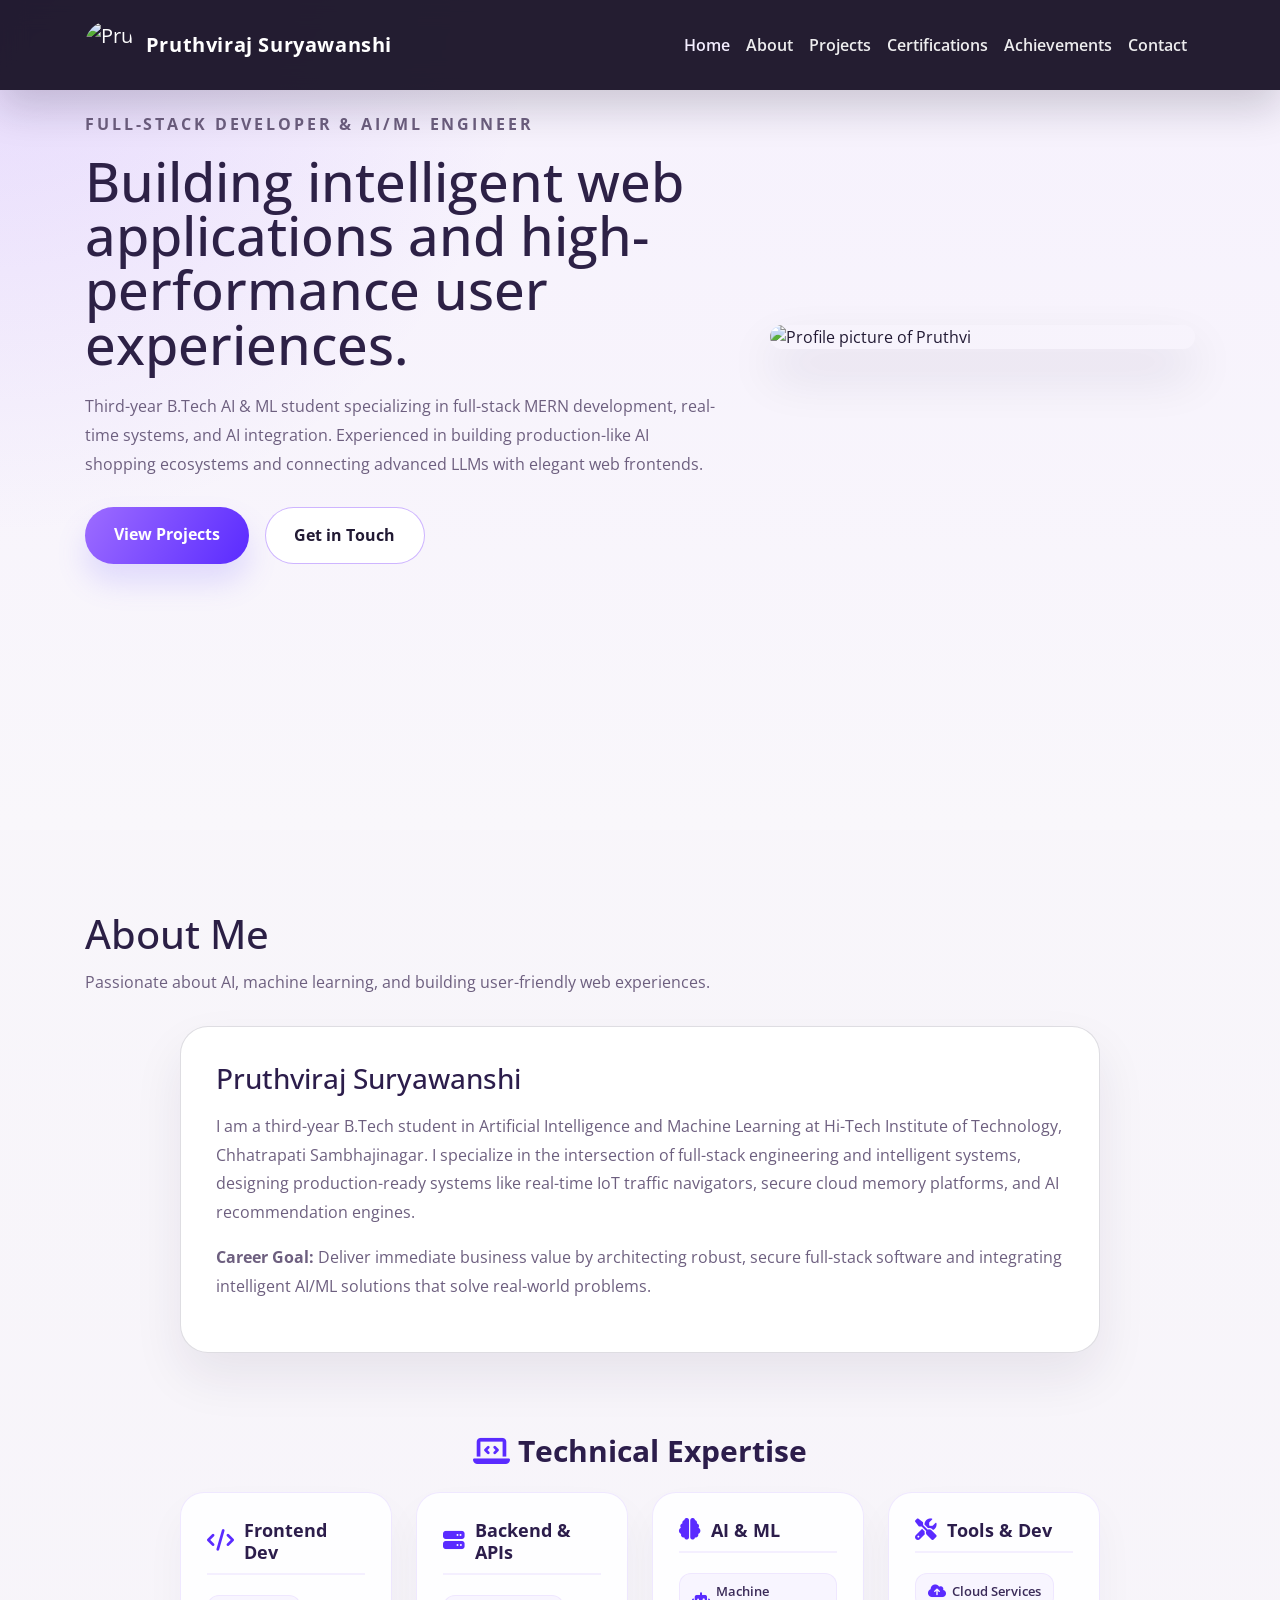
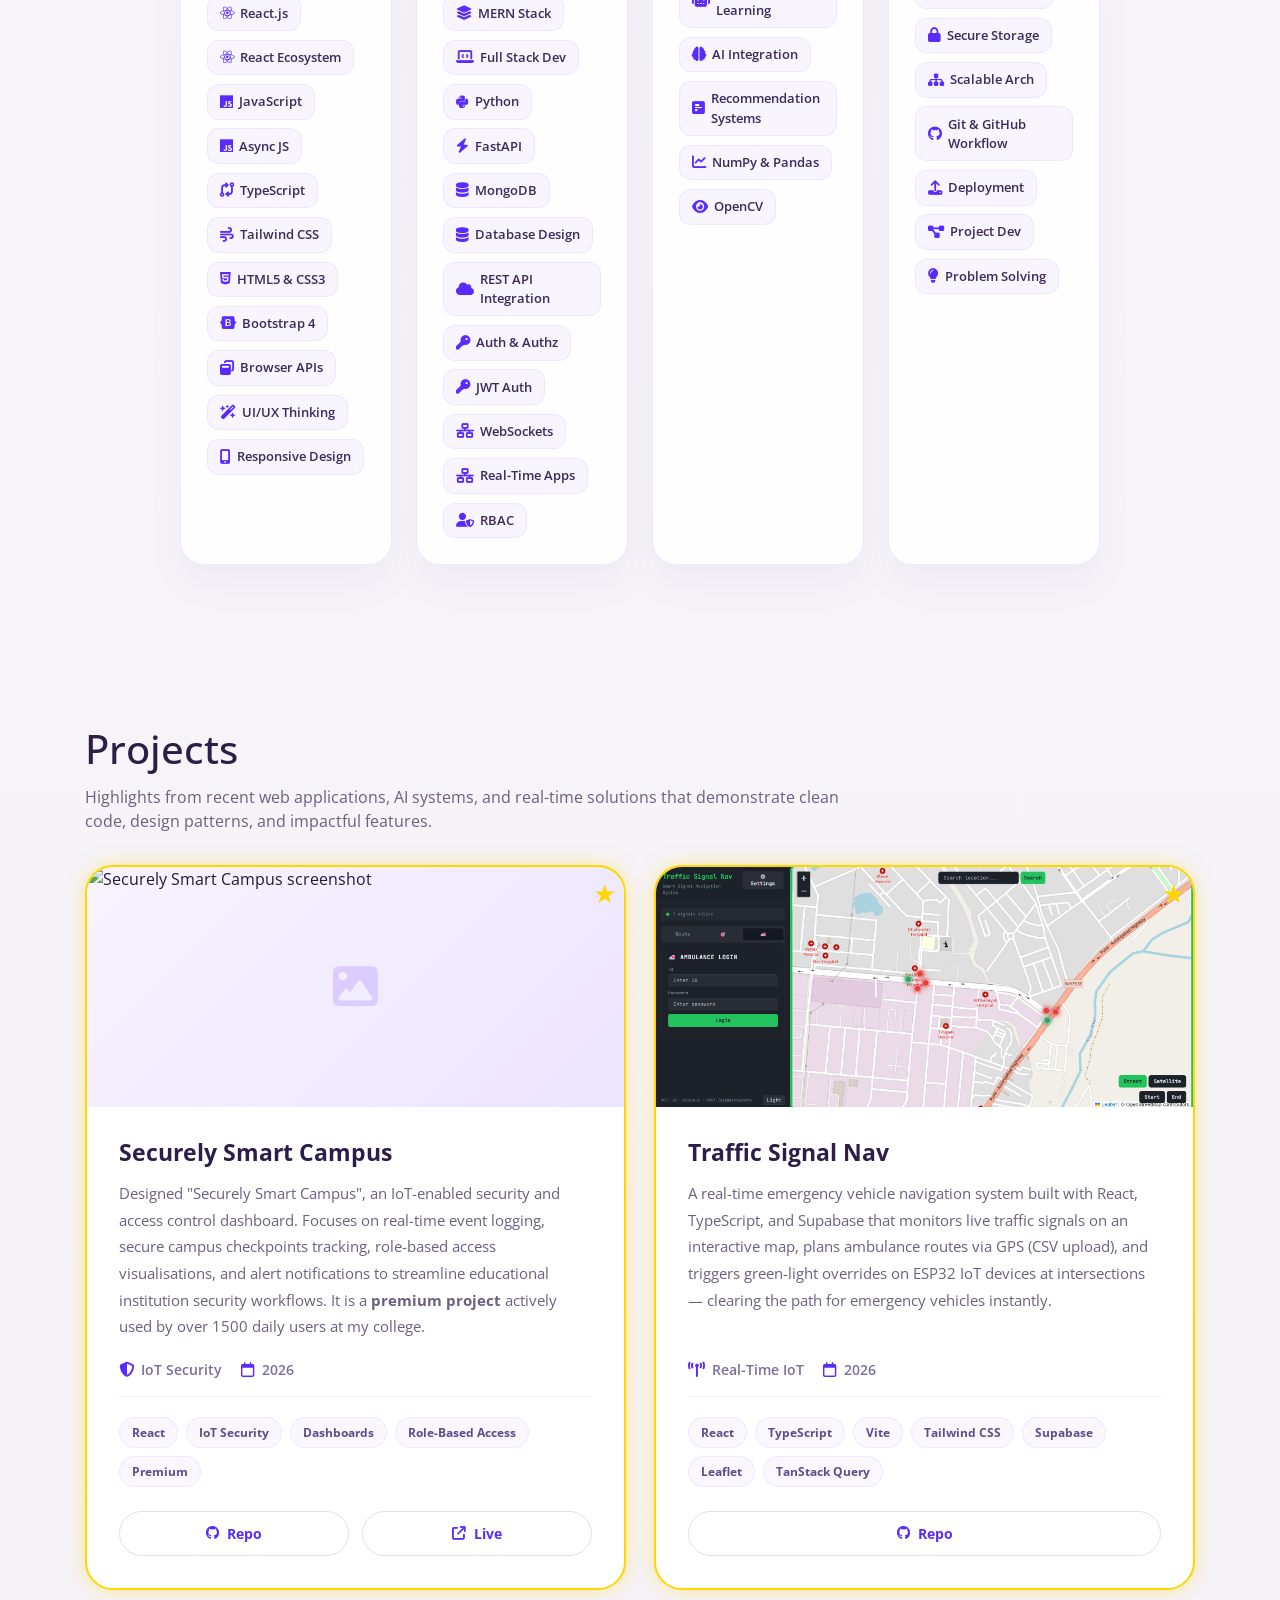
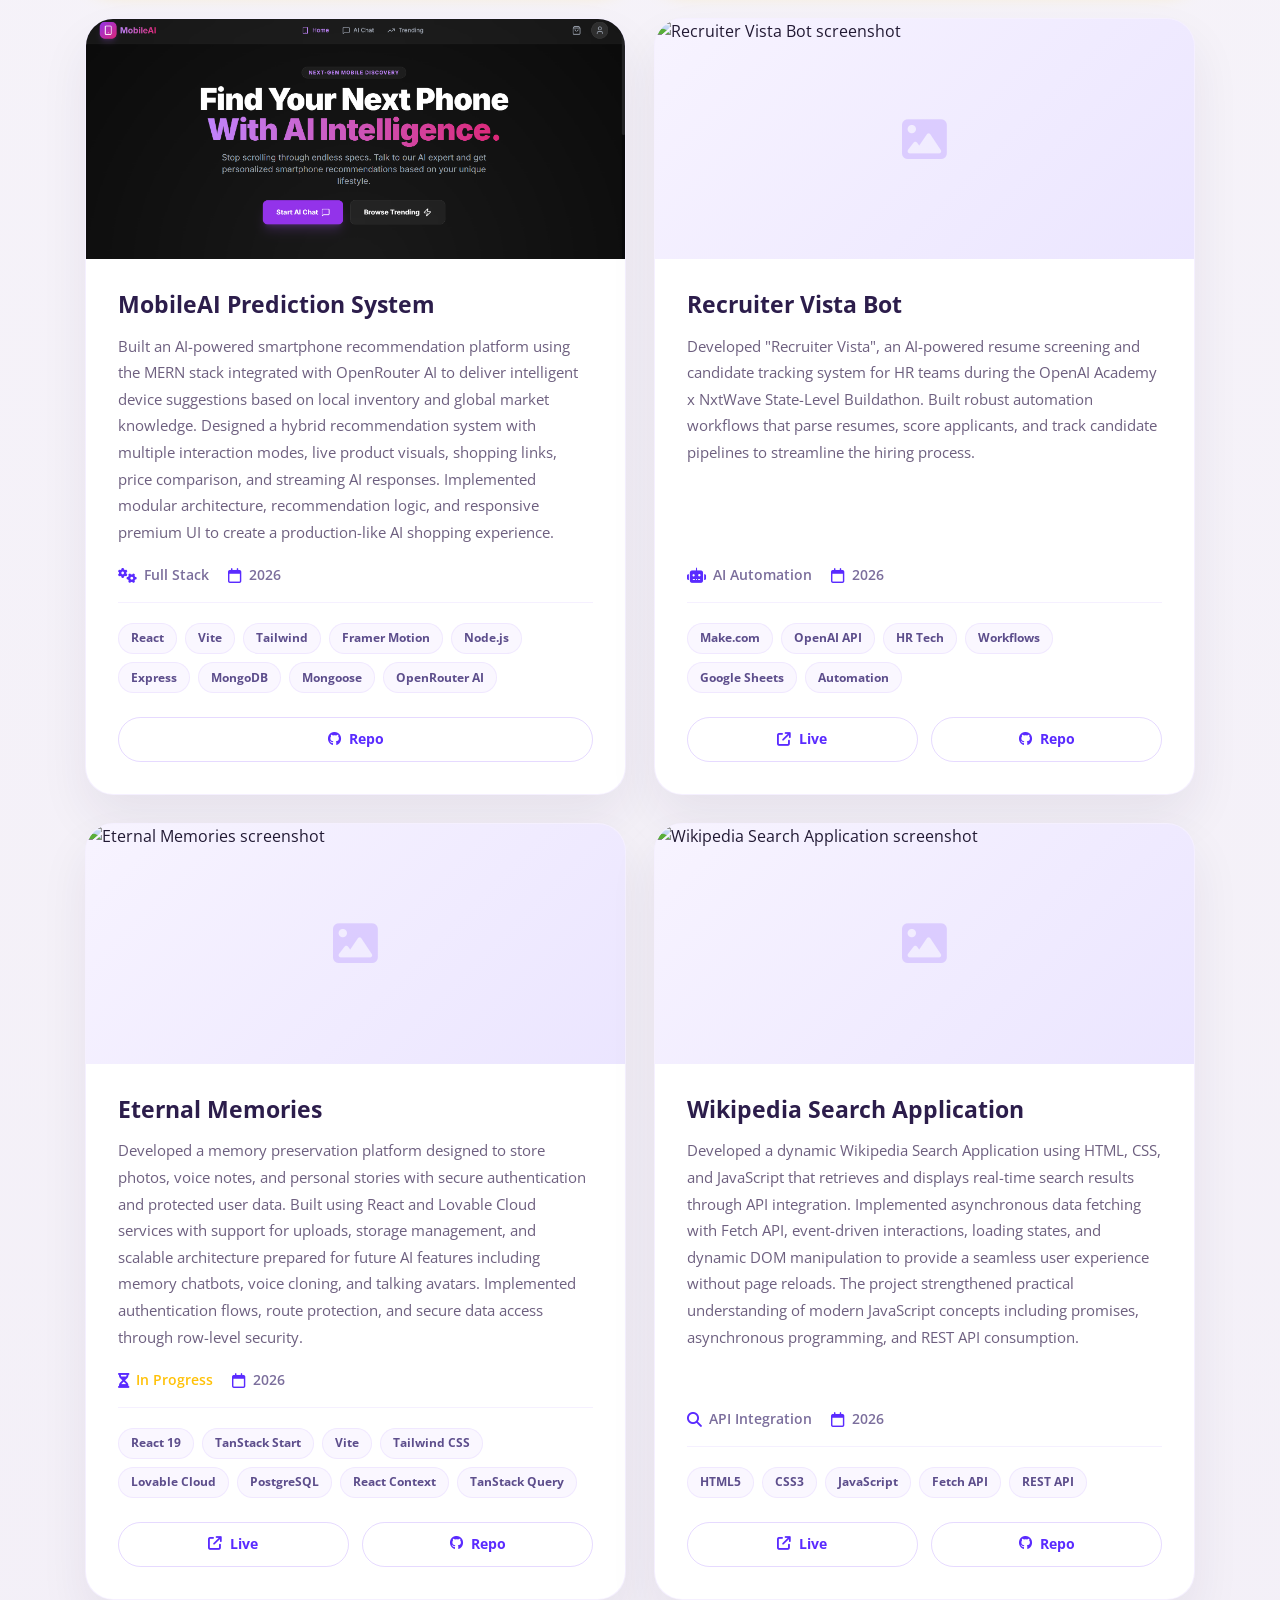
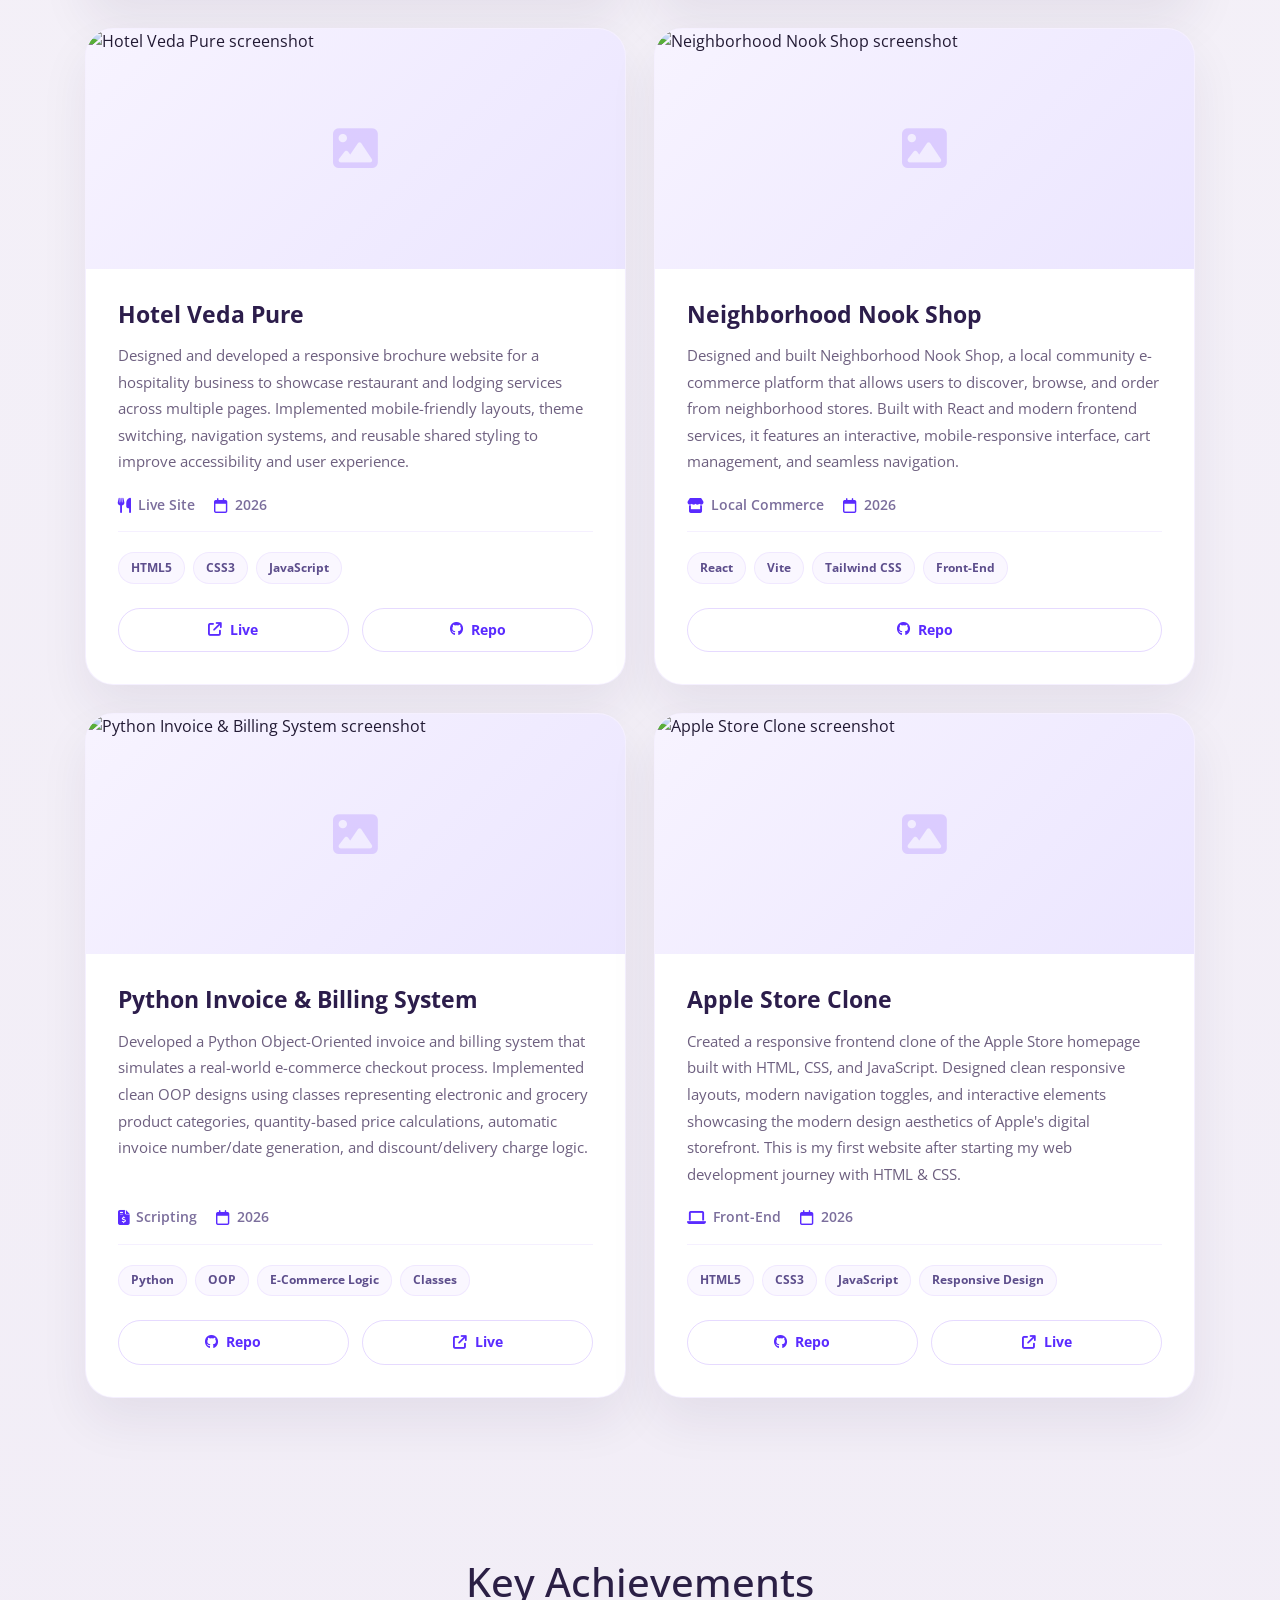
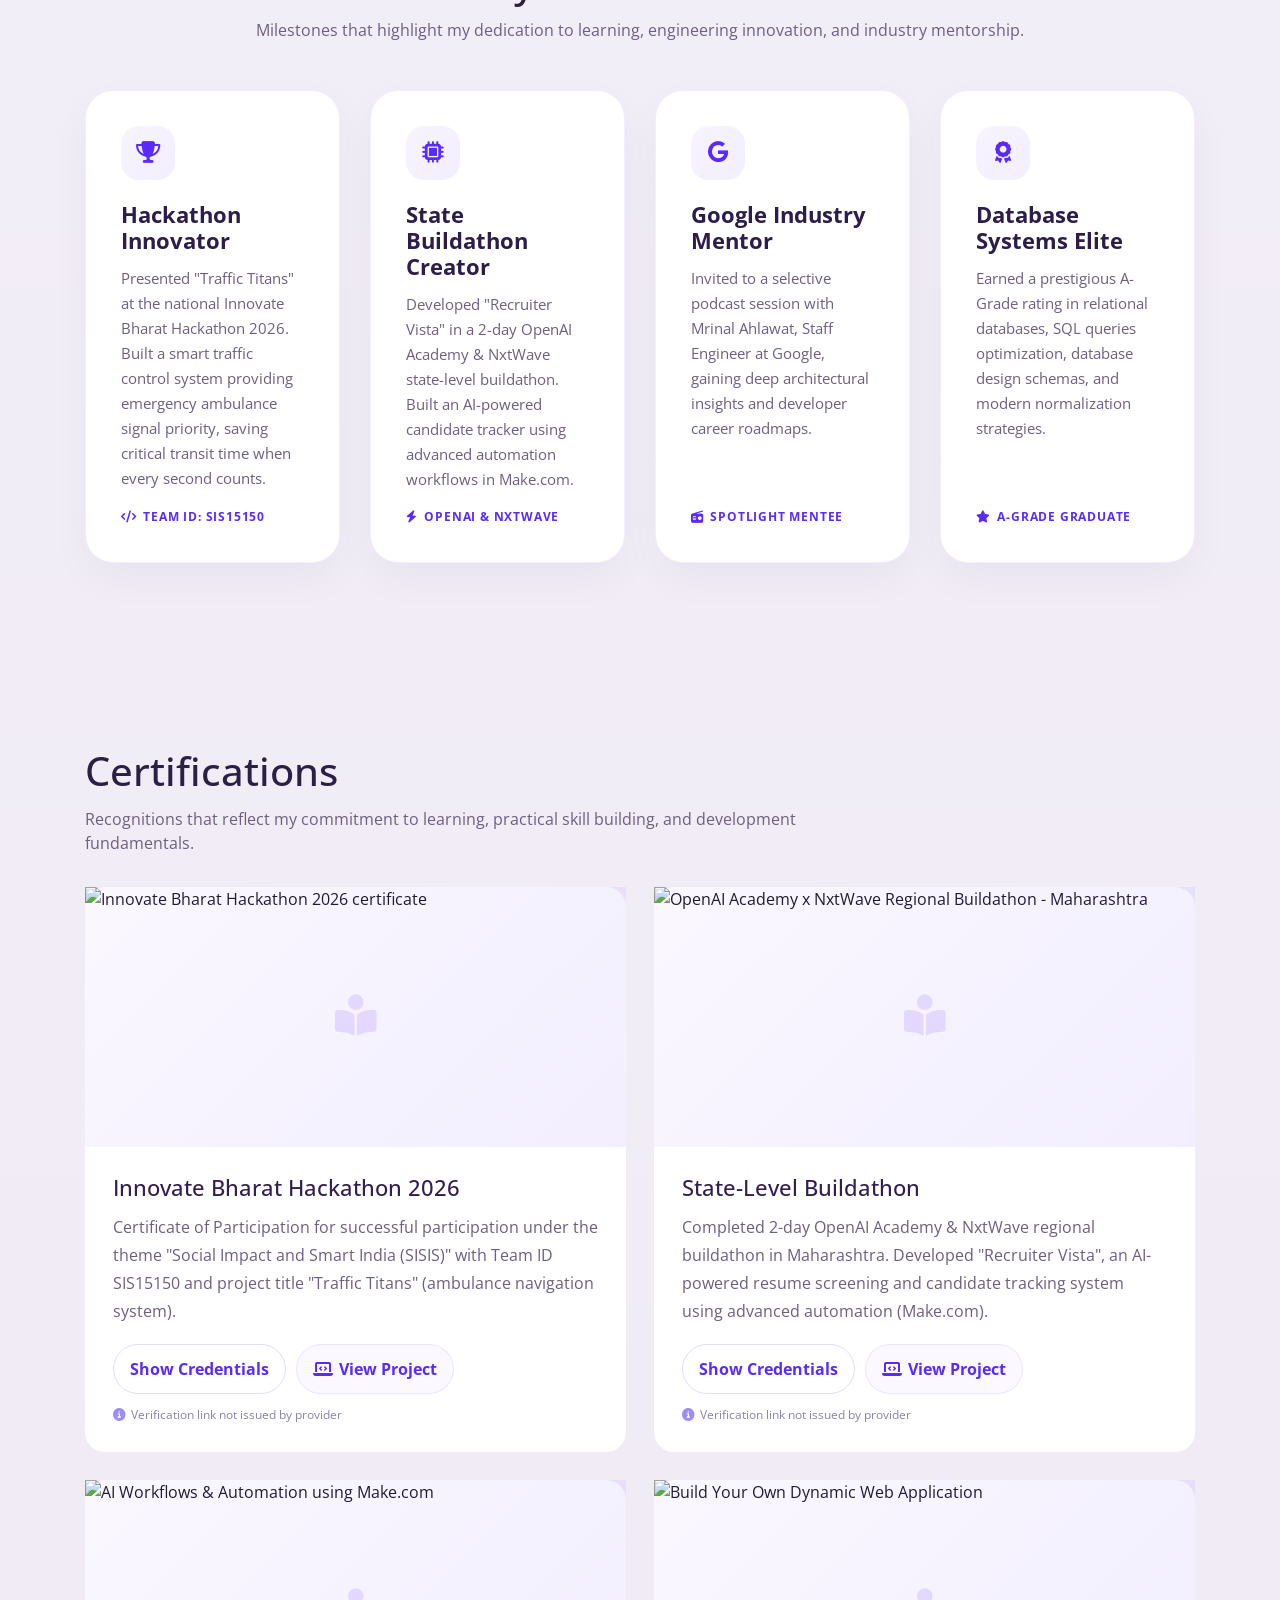
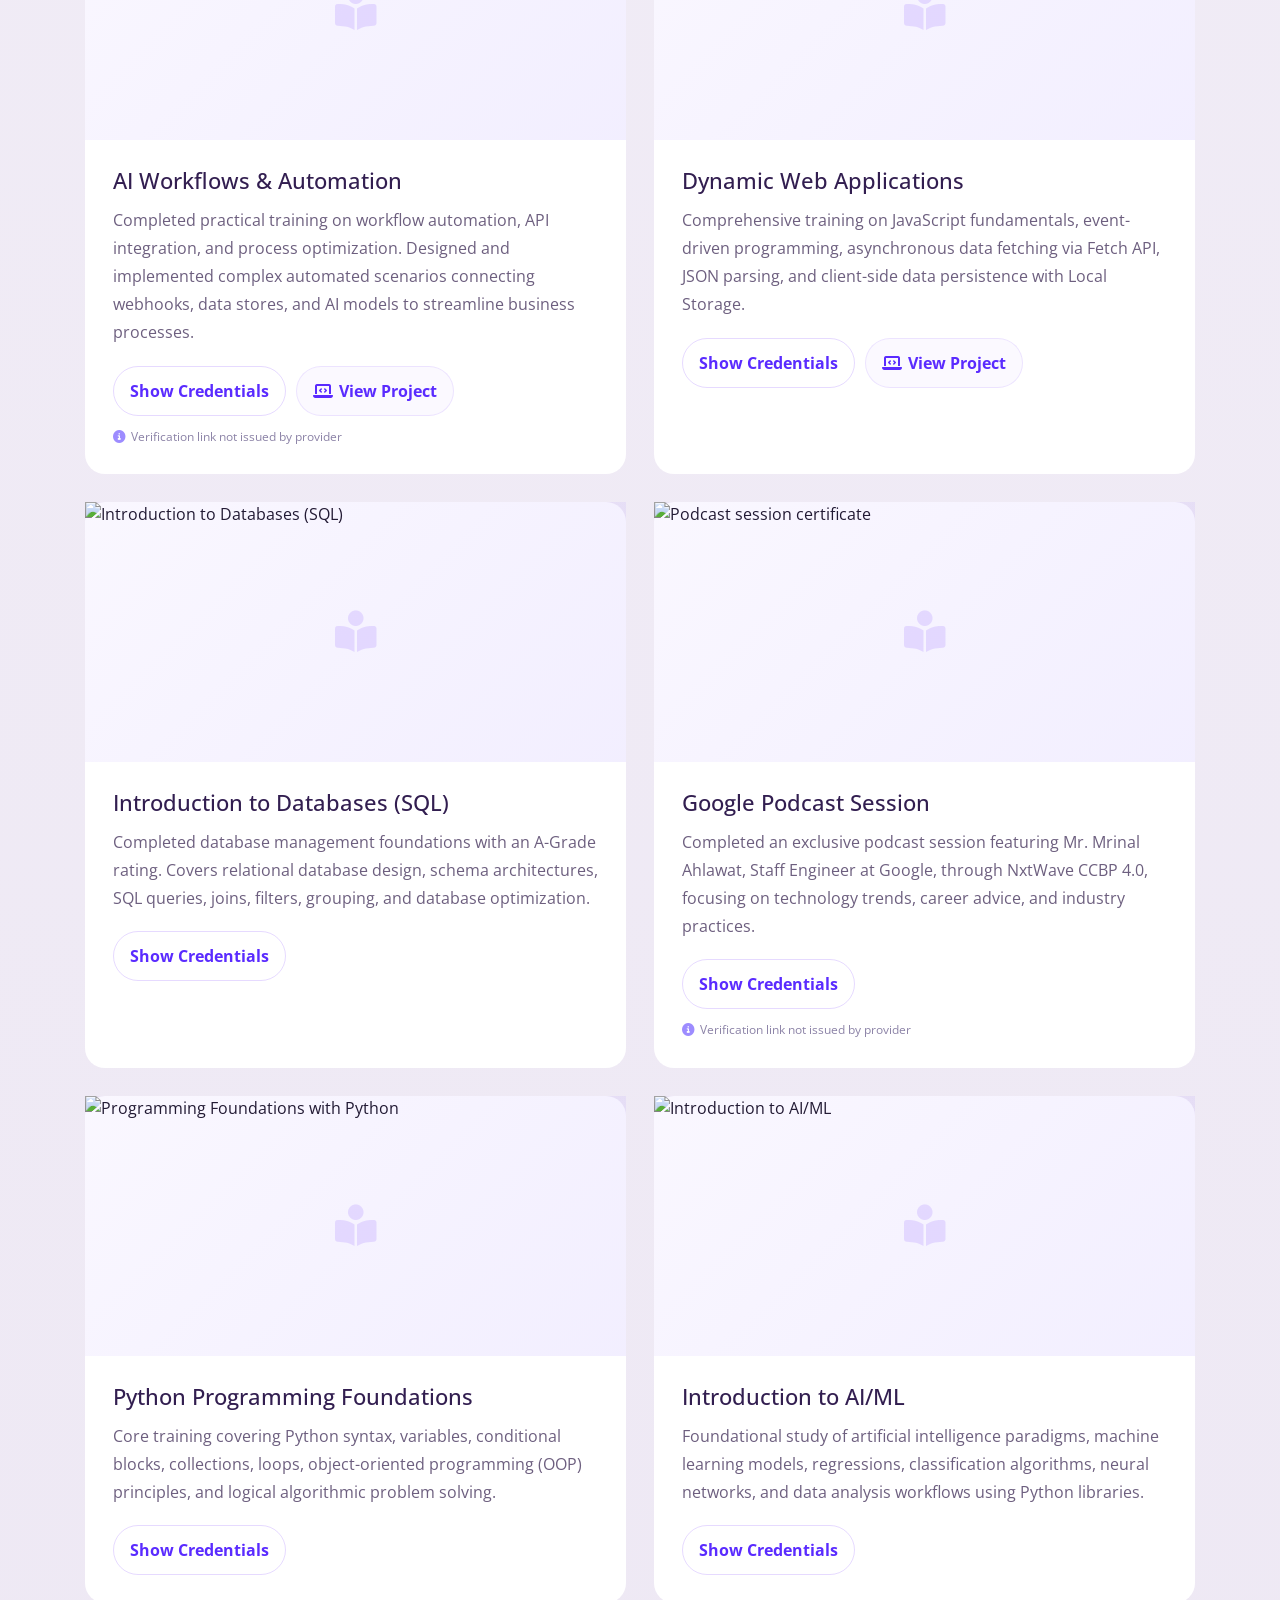
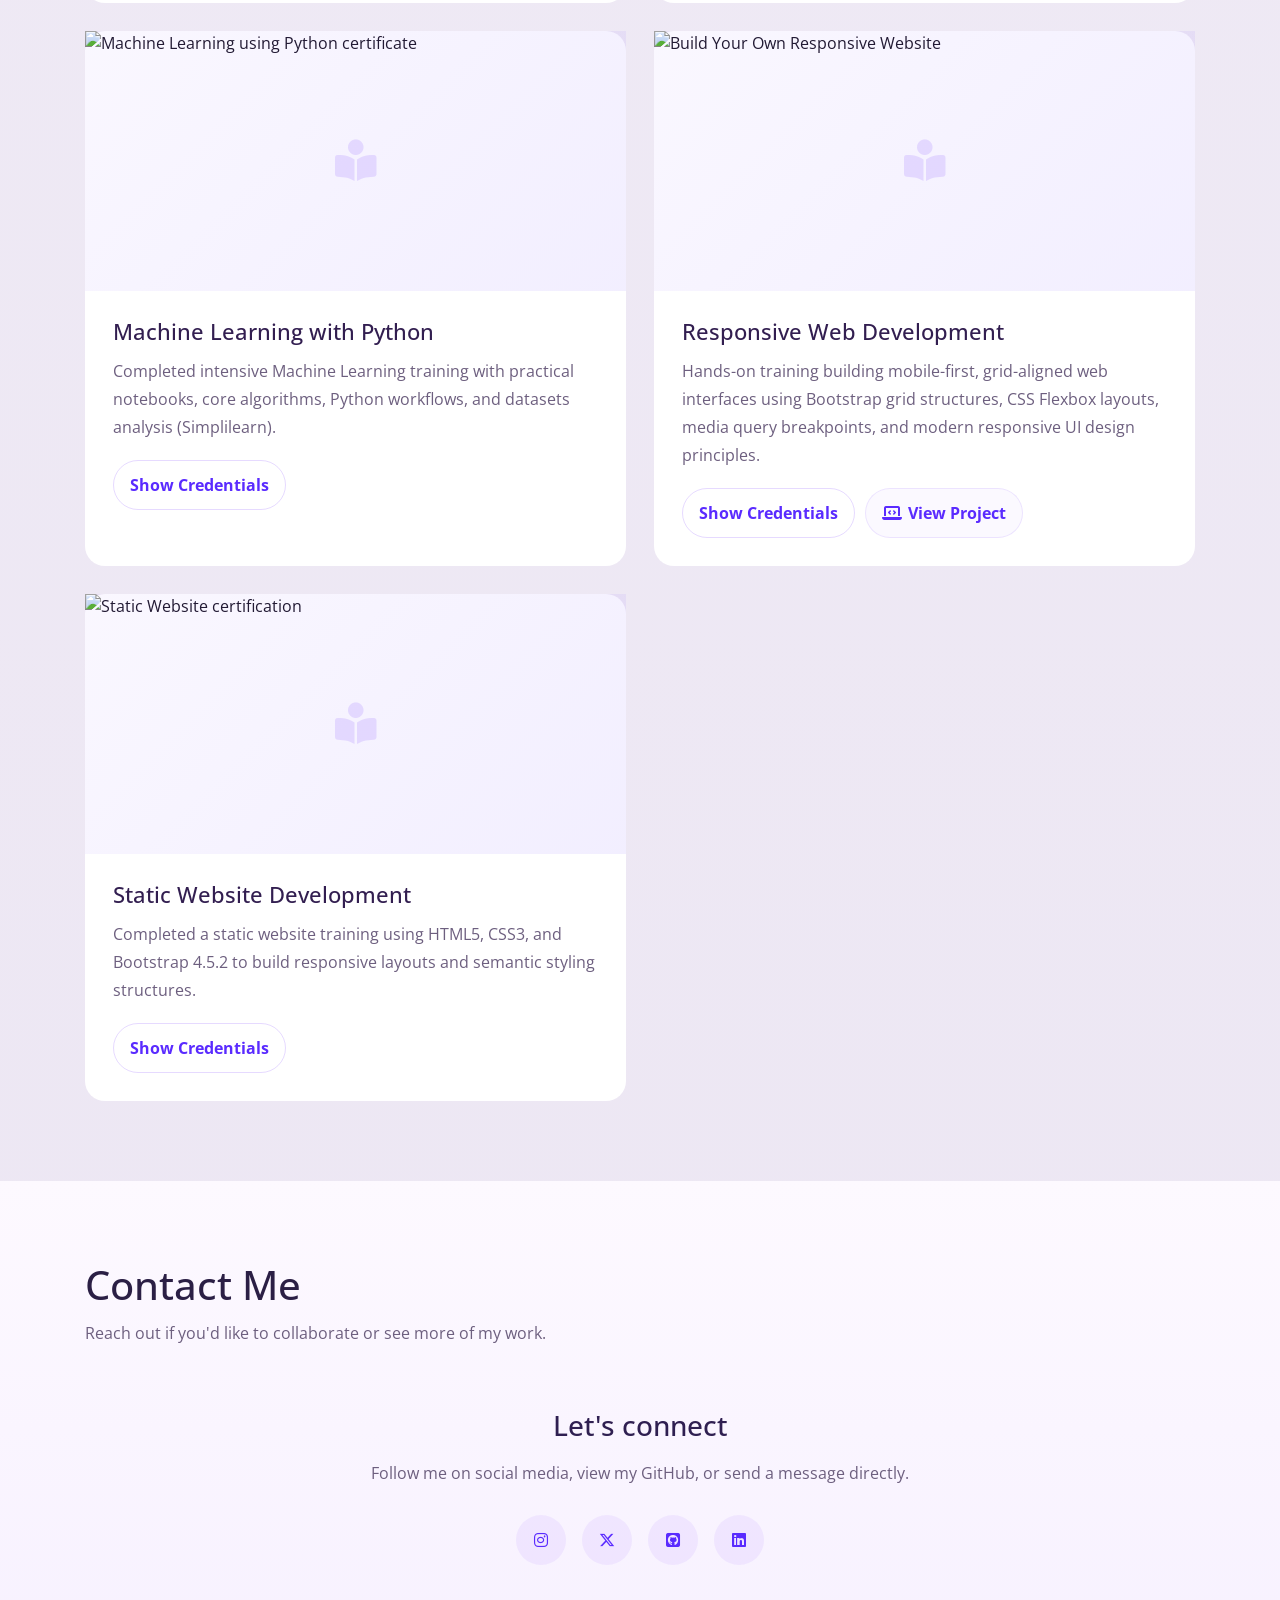
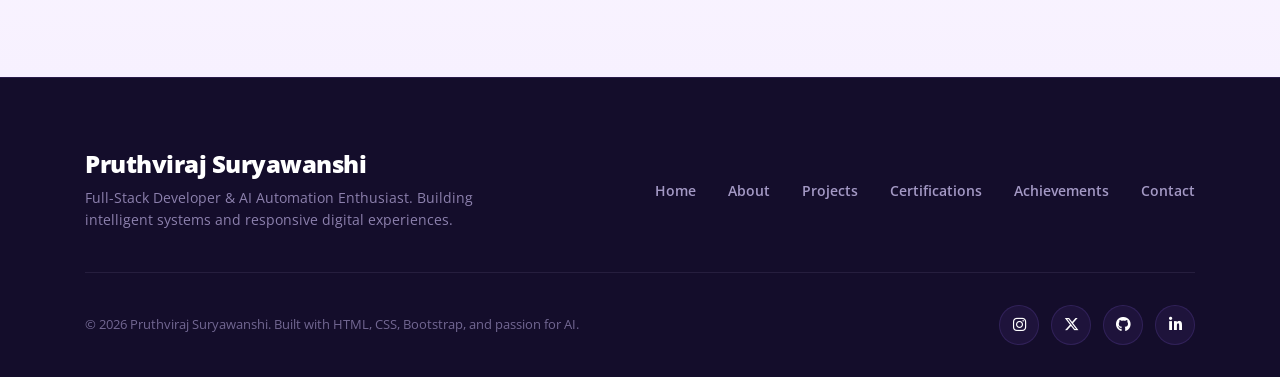
==== commit 55940b02: "changed project description" ====
--- a/index.html
+++ b/index.html
@@ -245,13 +245,10 @@
                         </div>
                         <div class="project-body">
                             <h3>Traffic Signal Nav</h3>
-                            <p>Developed an intelligent real-time traffic monitoring platform designed to reduce waiting
-                                time at signals, improve traffic flow, and support faster emergency response. Built
-                                features including live signal synchronization, ambulance navigation, GPS route
-                                visualization, and emergency signal overrides with optional ESP32 integration. Designed
-                                as a smart-city solution focused on minimizing congestion, optimizing travel efficiency
-                                for citizens, and improving emergency vehicle movement through intelligent traffic
-                                management.</p>
+                            <p>A real-time emergency vehicle navigation system built with React, TypeScript, and
+                                Supabase that monitors live traffic signals on an interactive map, plans ambulance
+                                routes via GPS (CSV upload), and triggers green-light overrides on ESP32 IoT devices at
+                                intersections — clearing the path for emergency vehicles instantly.</p>
                             <div class="project-meta">
                                 <span class="meta-item"><i class="fa-solid fa-tower-broadcast"></i> Real-Time IoT</span>
                                 <span class="meta-item"><i class="fa-regular fa-calendar"></i> 2026</span>
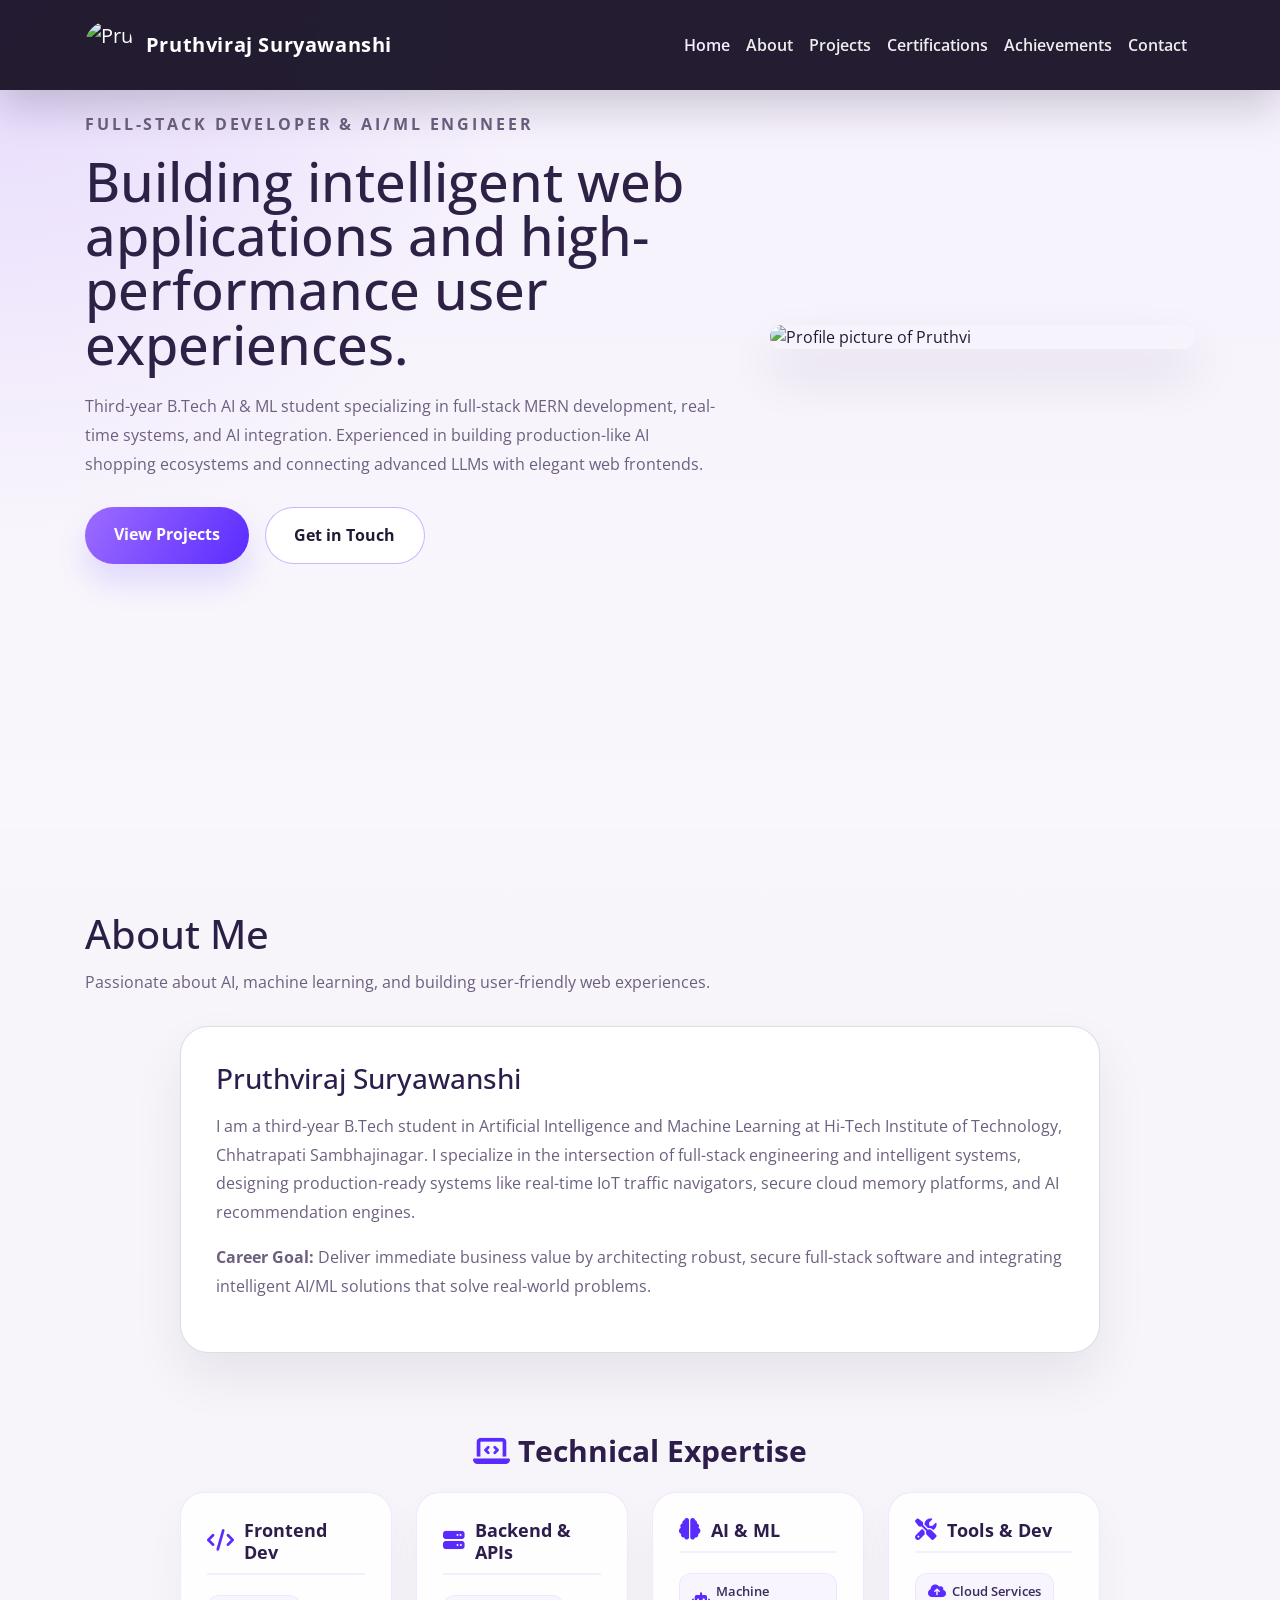
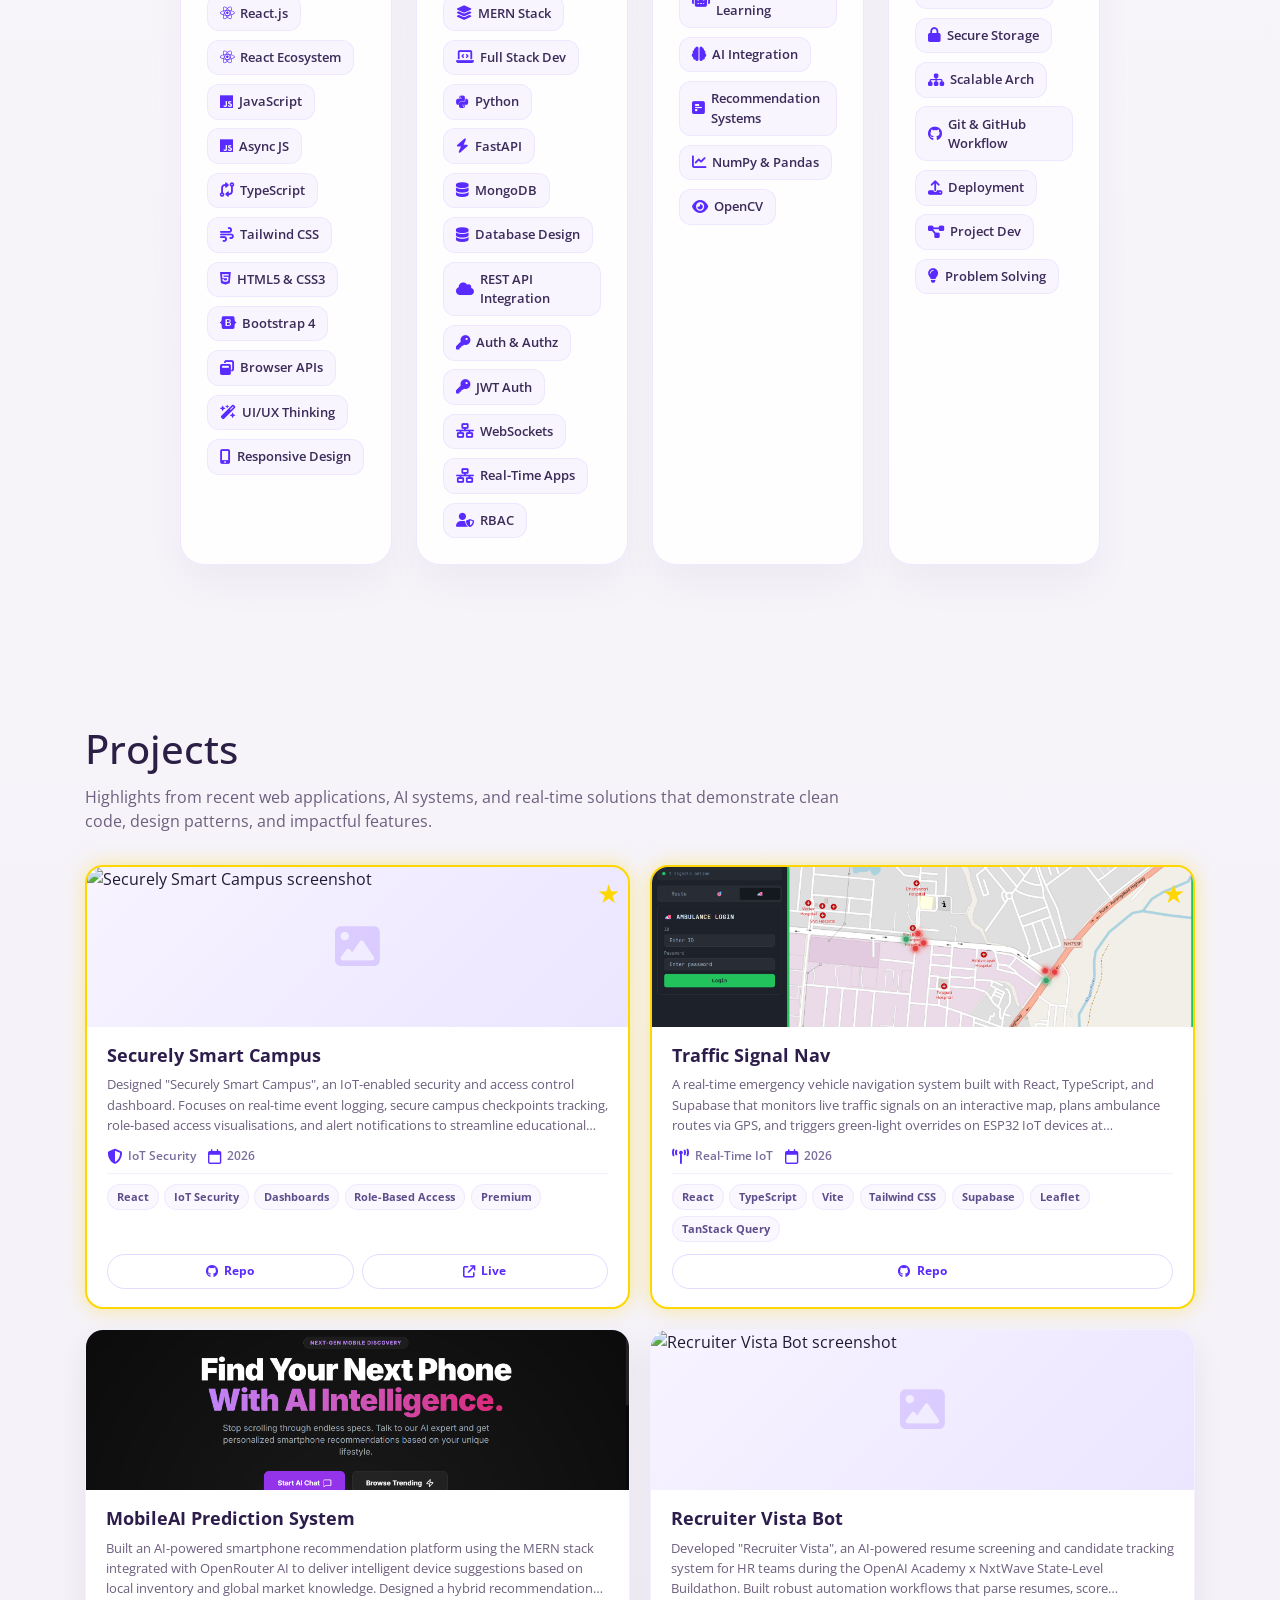
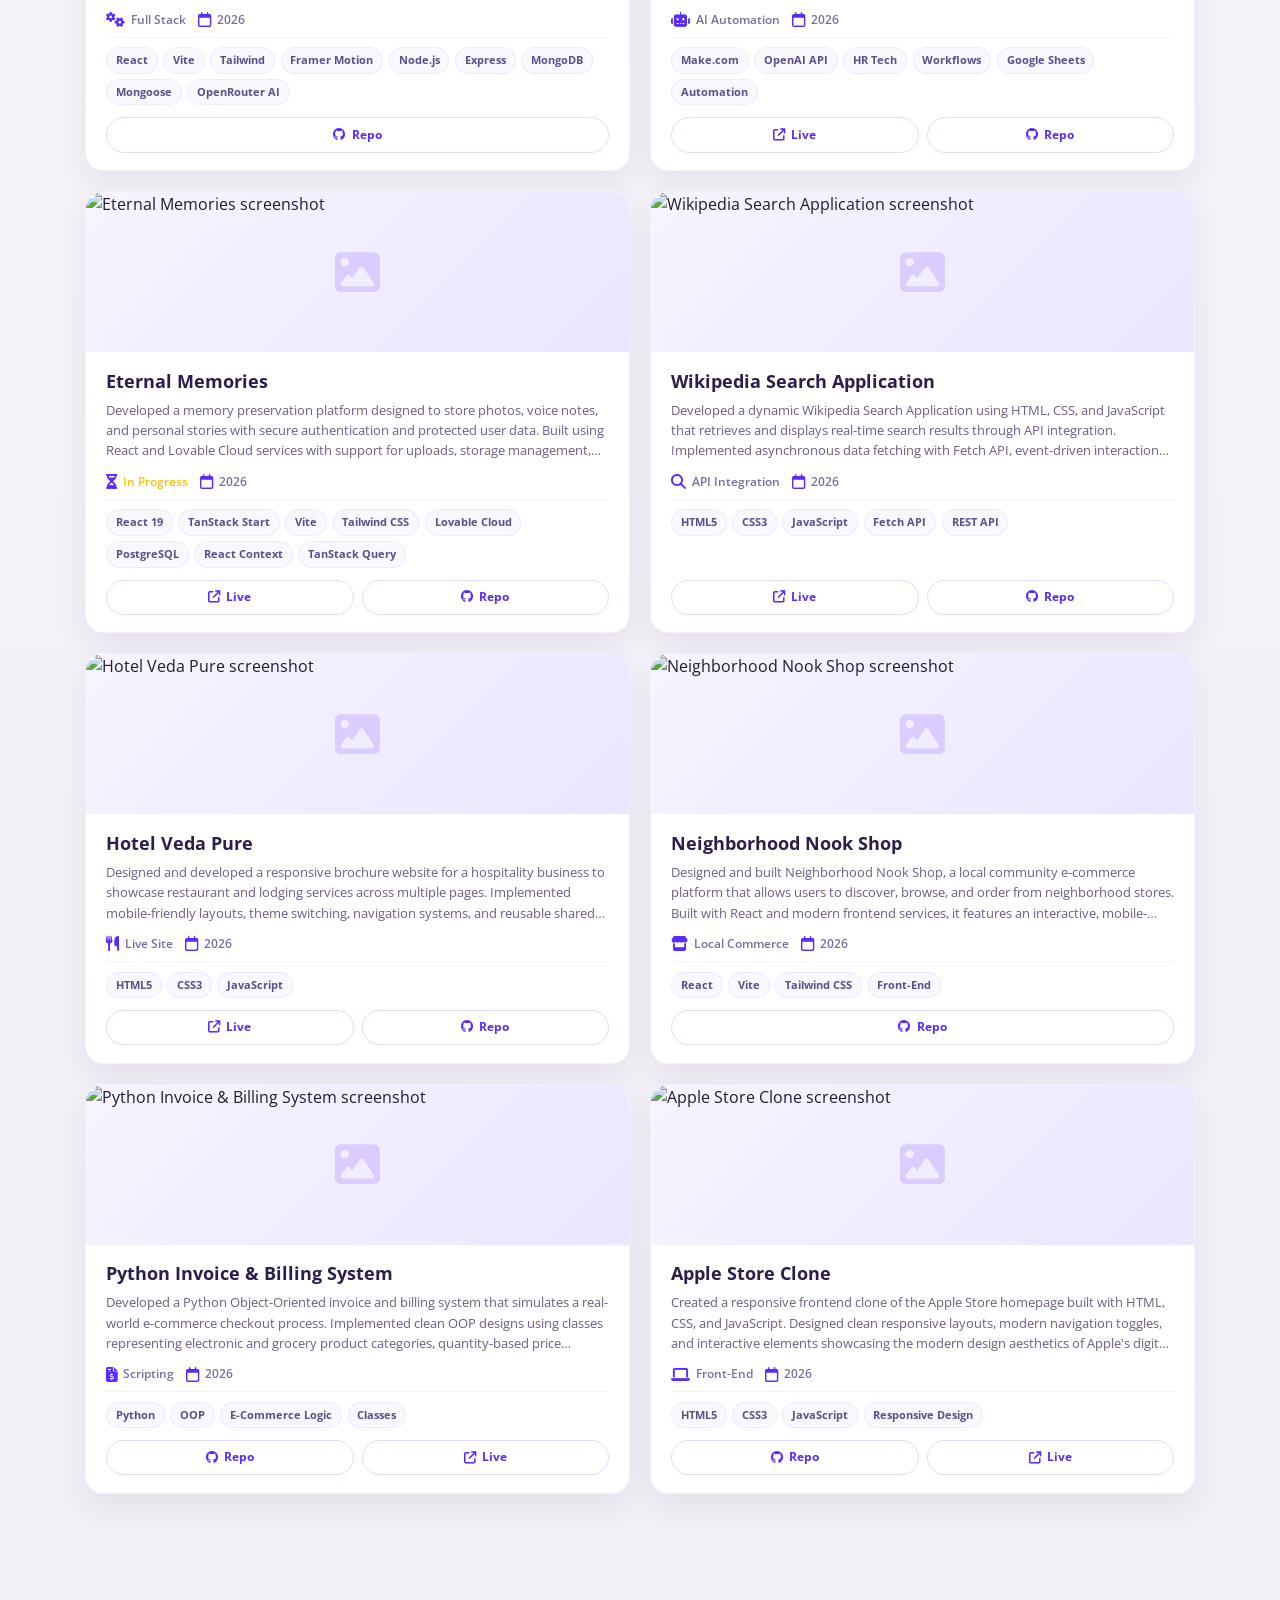
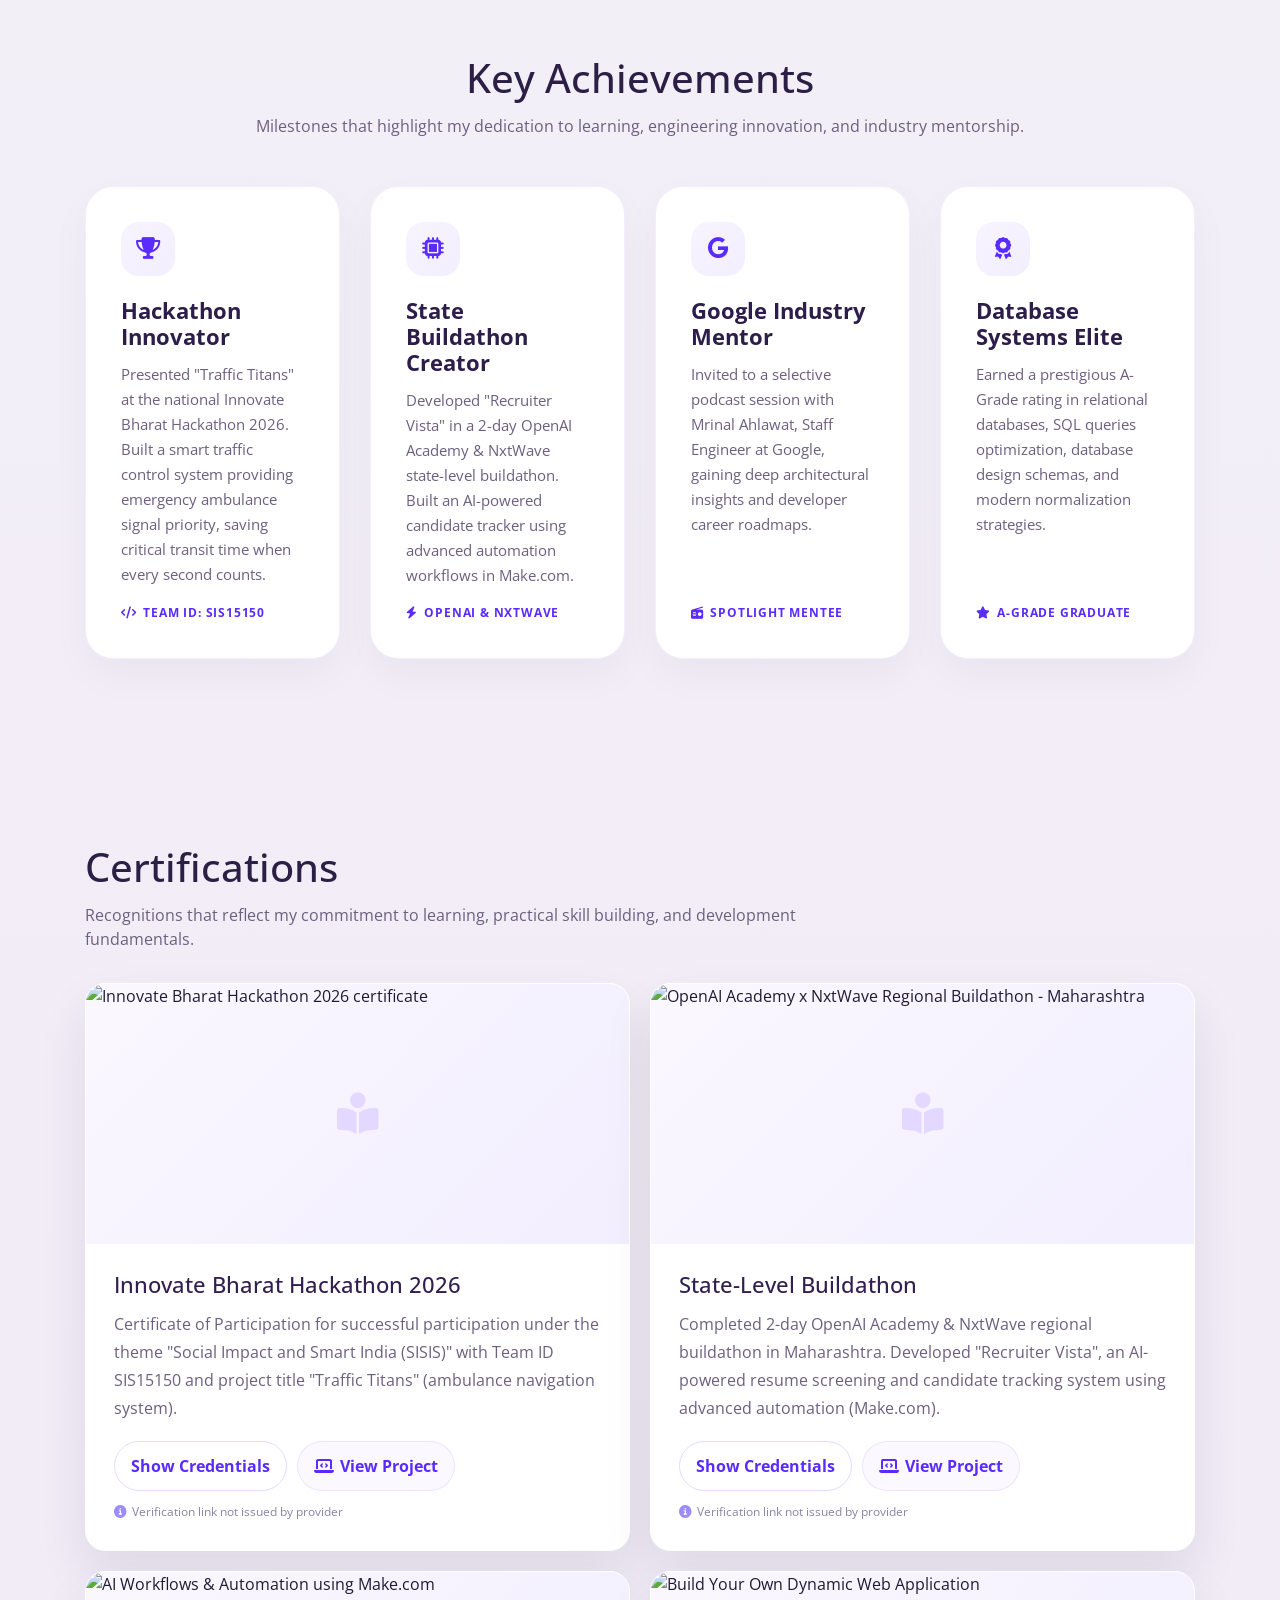
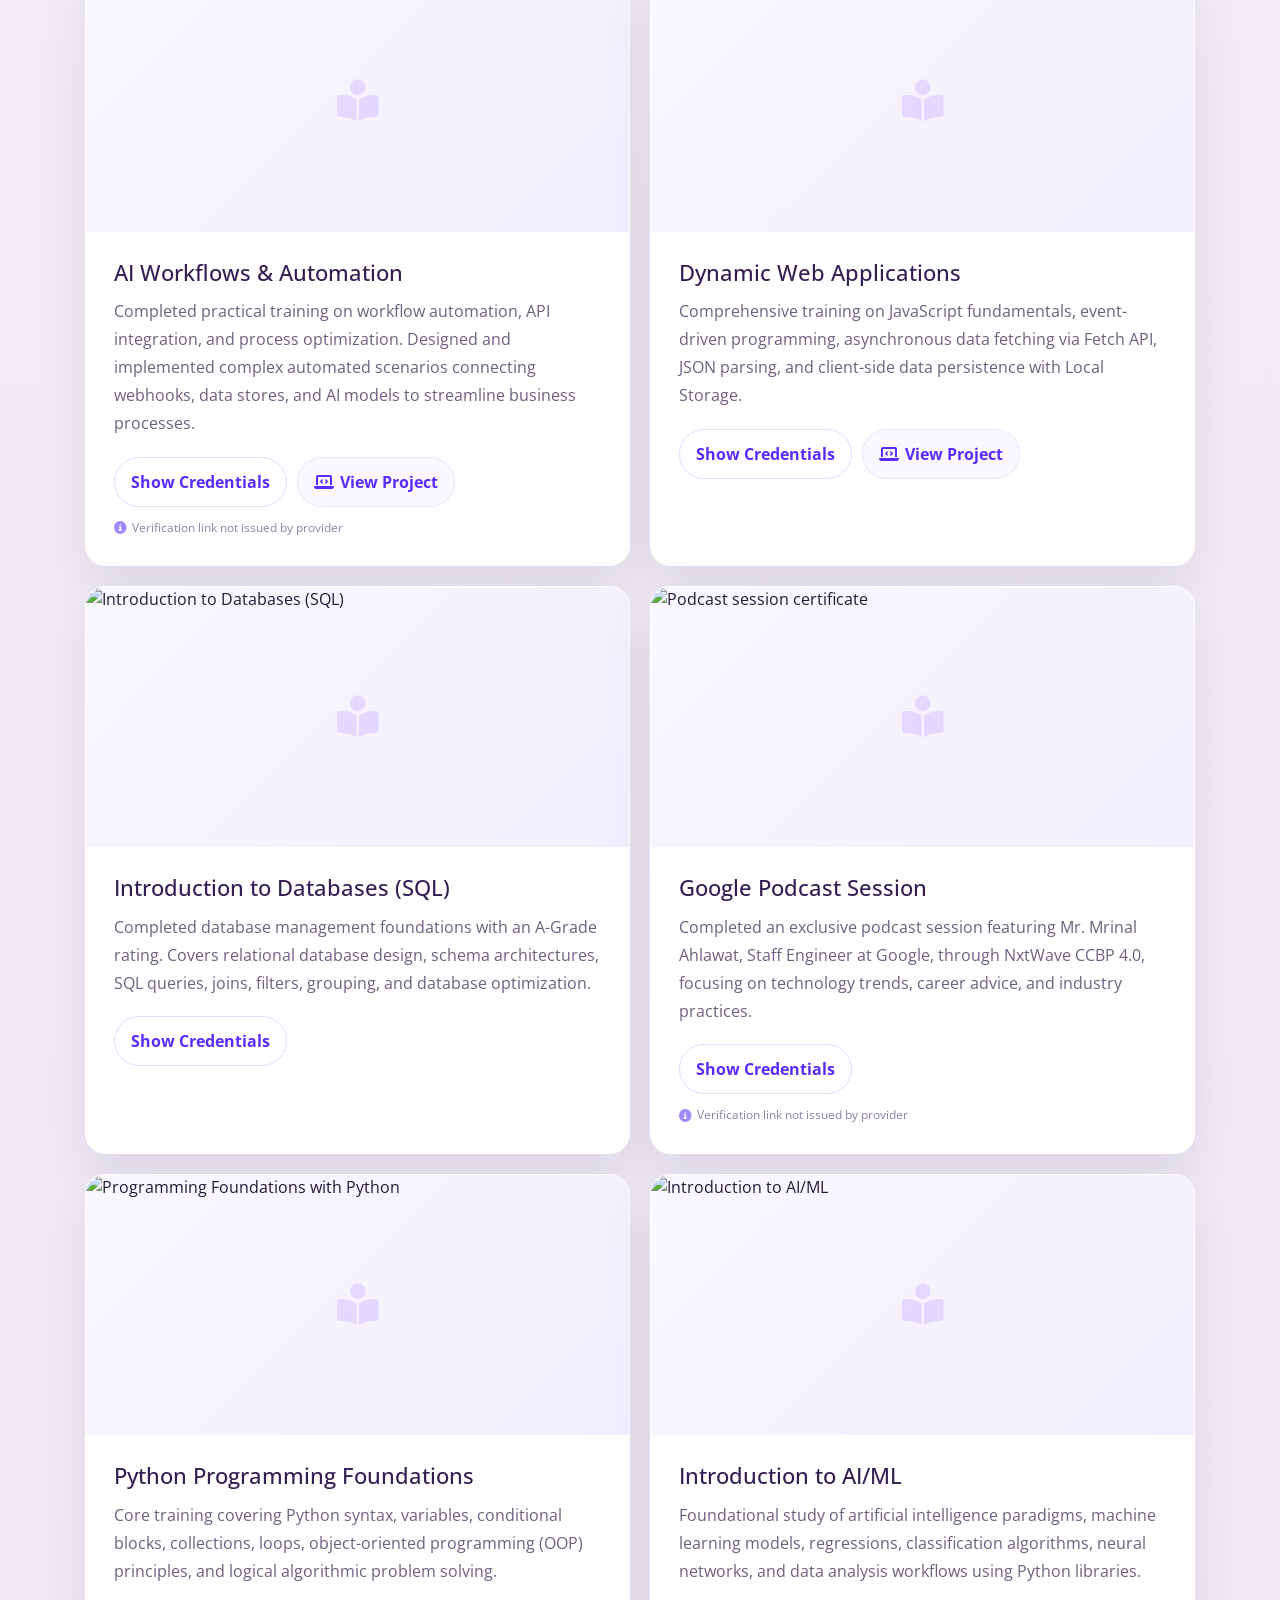
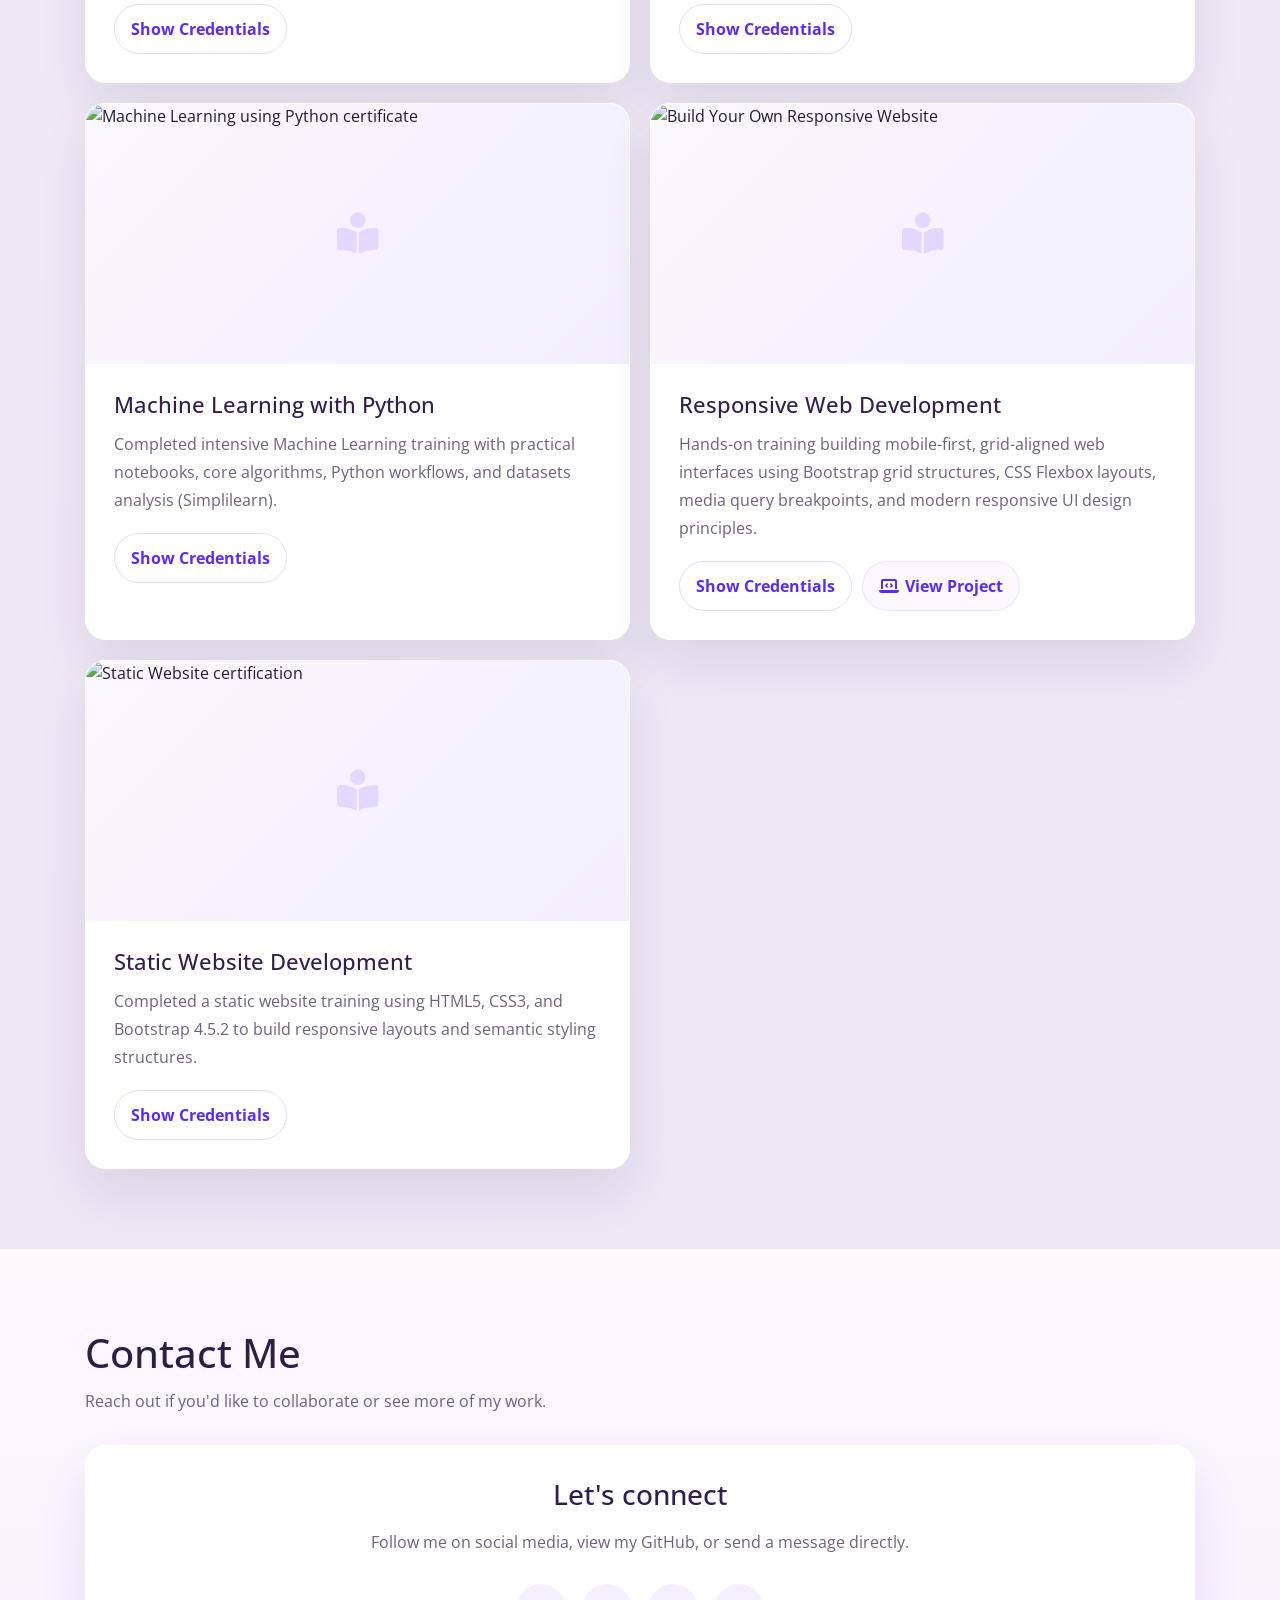
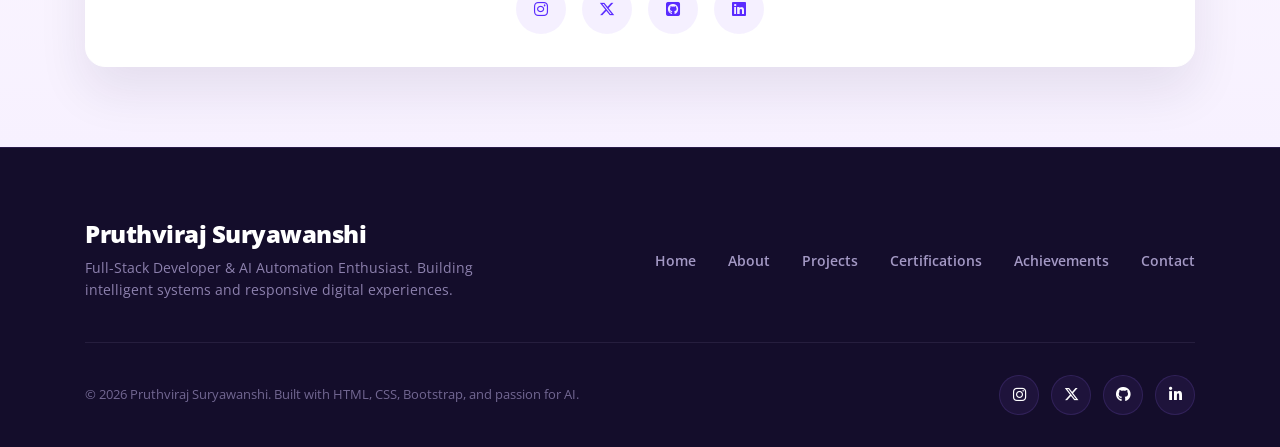
==== commit b117d44a: "concised projects cards" ====
--- a/index.html
+++ b/index.html
@@ -247,7 +247,7 @@
                             <h3>Traffic Signal Nav</h3>
                             <p>A real-time emergency vehicle navigation system built with React, TypeScript, and
                                 Supabase that monitors live traffic signals on an interactive map, plans ambulance
-                                routes via GPS (CSV upload), and triggers green-light overrides on ESP32 IoT devices at
+                                routes via GPS, and triggers green-light overrides on ESP32 IoT devices at
                                 intersections — clearing the path for emergency vehicles instantly.</p>
                             <div class="project-meta">
                                 <span class="meta-item"><i class="fa-solid fa-tower-broadcast"></i> Real-Time IoT</span>
--- a/Style.css
+++ b/Style.css
@@ -411,13 +411,13 @@
 .certification-grid {
     display: grid;
     grid-template-columns: repeat(2, minmax(0, 1fr));
-    gap: 1.75rem;
+    gap: 1.25rem;
 }
 
 .project-card {
-    border-radius: 28px;
+    border-radius: 18px;
     overflow: hidden;
-    box-shadow: 0 24px 50px rgba(36, 27, 66, 0.07);
+    box-shadow: 0 12px 30px rgba(36, 27, 66, 0.07);
     background: #ffffff;
     border: 1px solid rgba(157, 108, 255, 0.1);
     transition: transform 0.4s cubic-bezier(0.165, 0.84, 0.44, 1),
@@ -446,9 +446,10 @@
     pointer-events: none;
 }
 
-transform: translateY(-6px);
-box-shadow: 0 30px 60px rgba(157, 108, 255, 0.14);
-border-color: rgba(157, 108, 255, 0.35);
+.project-card:hover {
+    transform: translateY(-5px);
+    box-shadow: 0 20px 40px rgba(157, 108, 255, 0.14);
+    border-color: rgba(157, 108, 255, 0.35);
 }
 
 .certification-card,
@@ -472,7 +473,7 @@
 
 .project-image-wrapper {
     width: 100%;
-    height: 240px;
+    height: 160px;
     overflow: hidden;
     position: relative;
     background: linear-gradient(135deg, rgba(157, 108, 255, 0.08) 0%, rgba(90, 43, 255, 0.12) 100%);
@@ -577,7 +578,7 @@
 }
 
 .project-body {
-    padding: 2rem;
+    padding: 1.1rem 1.25rem;
     display: flex;
     flex-direction: column;
     flex-grow: 1;
@@ -590,8 +591,8 @@
 
 .project-card h3 {
     margin-top: 0;
-    margin-bottom: 0.85rem;
-    font-size: 1.45rem;
+    margin-bottom: 0.5rem;
+    font-size: 1.15rem;
     font-weight: 700;
     color: #2c1d4b;
     transition: color 0.3s ease;
@@ -605,15 +606,6 @@
     0% { box-shadow: 0 0 0 0 rgba(255,215,0,0.7); }
     50% { box-shadow: 0 0 15px 5px rgba(255,215,0,0.4); }
     100% { box-shadow: 0 0 0 0 rgba(255,215,0,0); }
-}
-
-
-    margin-top: 0;
-    margin-bottom: 0.85rem;
-    font-size: 1.45rem;
-    font-weight: 700;
-    color: #2c1d4b;
-    transition: color 0.3s ease;
 }
 
 .project-card:hover h3 {
@@ -628,11 +620,15 @@
 }
 
 .project-card p {
-    margin-bottom: 1.25rem;
+    margin-bottom: 0.75rem;
     color: var(--muted);
-    line-height: 1.75;
-    font-size: 0.95rem;
-    flex-grow: 1;
+    line-height: 1.55;
+    font-size: 0.82rem;
+    flex-grow: 0;
+    display: -webkit-box;
+    -webkit-line-clamp: 3;
+    -webkit-box-orient: vertical;
+    overflow: hidden;
 }
 
 .certification-card p {
@@ -644,18 +640,18 @@
 .project-meta {
     display: flex;
     flex-wrap: wrap;
-    gap: 1.2rem;
-    margin-bottom: 1.25rem;
-    padding-bottom: 1rem;
+    gap: 0.8rem;
+    margin-bottom: 0.6rem;
+    padding-bottom: 0.5rem;
     border-bottom: 1px solid rgba(157, 108, 255, 0.1);
 }
 
 .meta-item {
     display: inline-flex;
     align-items: center;
-    gap: 0.45rem;
+    gap: 0.35rem;
     color: #7b6e9c;
-    font-size: 0.85rem;
+    font-size: 0.75rem;
     font-weight: 600;
 }
 
@@ -666,7 +662,7 @@
 
 .project-links {
     display: flex;
-    gap: 0.85rem;
+    gap: 0.5rem;
     margin-top: auto;
 }
 
@@ -674,13 +670,13 @@
     display: inline-flex;
     align-items: center;
     justify-content: center;
-    gap: 0.5rem;
-    padding: 0.7rem 1.2rem;
+    gap: 0.4rem;
+    padding: 0.45rem 0.9rem;
     border-radius: 999px;
     border: 1px solid rgba(157, 108, 255, 0.25);
     color: var(--accent-strong);
     font-weight: 700;
-    font-size: 0.85rem;
+    font-size: 0.78rem;
     transition: all 0.3s cubic-bezier(0.25, 0.8, 0.25, 1);
     flex: 1;
 }
@@ -712,8 +708,8 @@
 .project-tags {
     display: flex;
     flex-wrap: wrap;
-    gap: 0.5rem;
-    margin-bottom: 1.5rem;
+    gap: 0.35rem;
+    margin-bottom: 0.75rem;
 }
 
 .tech-tag {
@@ -722,8 +718,8 @@
     background: rgba(157, 108, 255, 0.05);
     border: 1px solid rgba(157, 108, 255, 0.1);
     border-radius: 999px;
-    padding: 0.35rem 0.75rem;
-    font-size: 0.75rem;
+    padding: 0.25rem 0.55rem;
+    font-size: 0.68rem;
     color: #5d4e8c;
     font-weight: 700;
     transition: all 0.25s ease;
@@ -914,7 +910,7 @@
     .project-card,
     .certification-card,
     .contact-card {
-        border-radius: 22px;
+        border-radius: 14px;
     }
 
     .footer-top {
